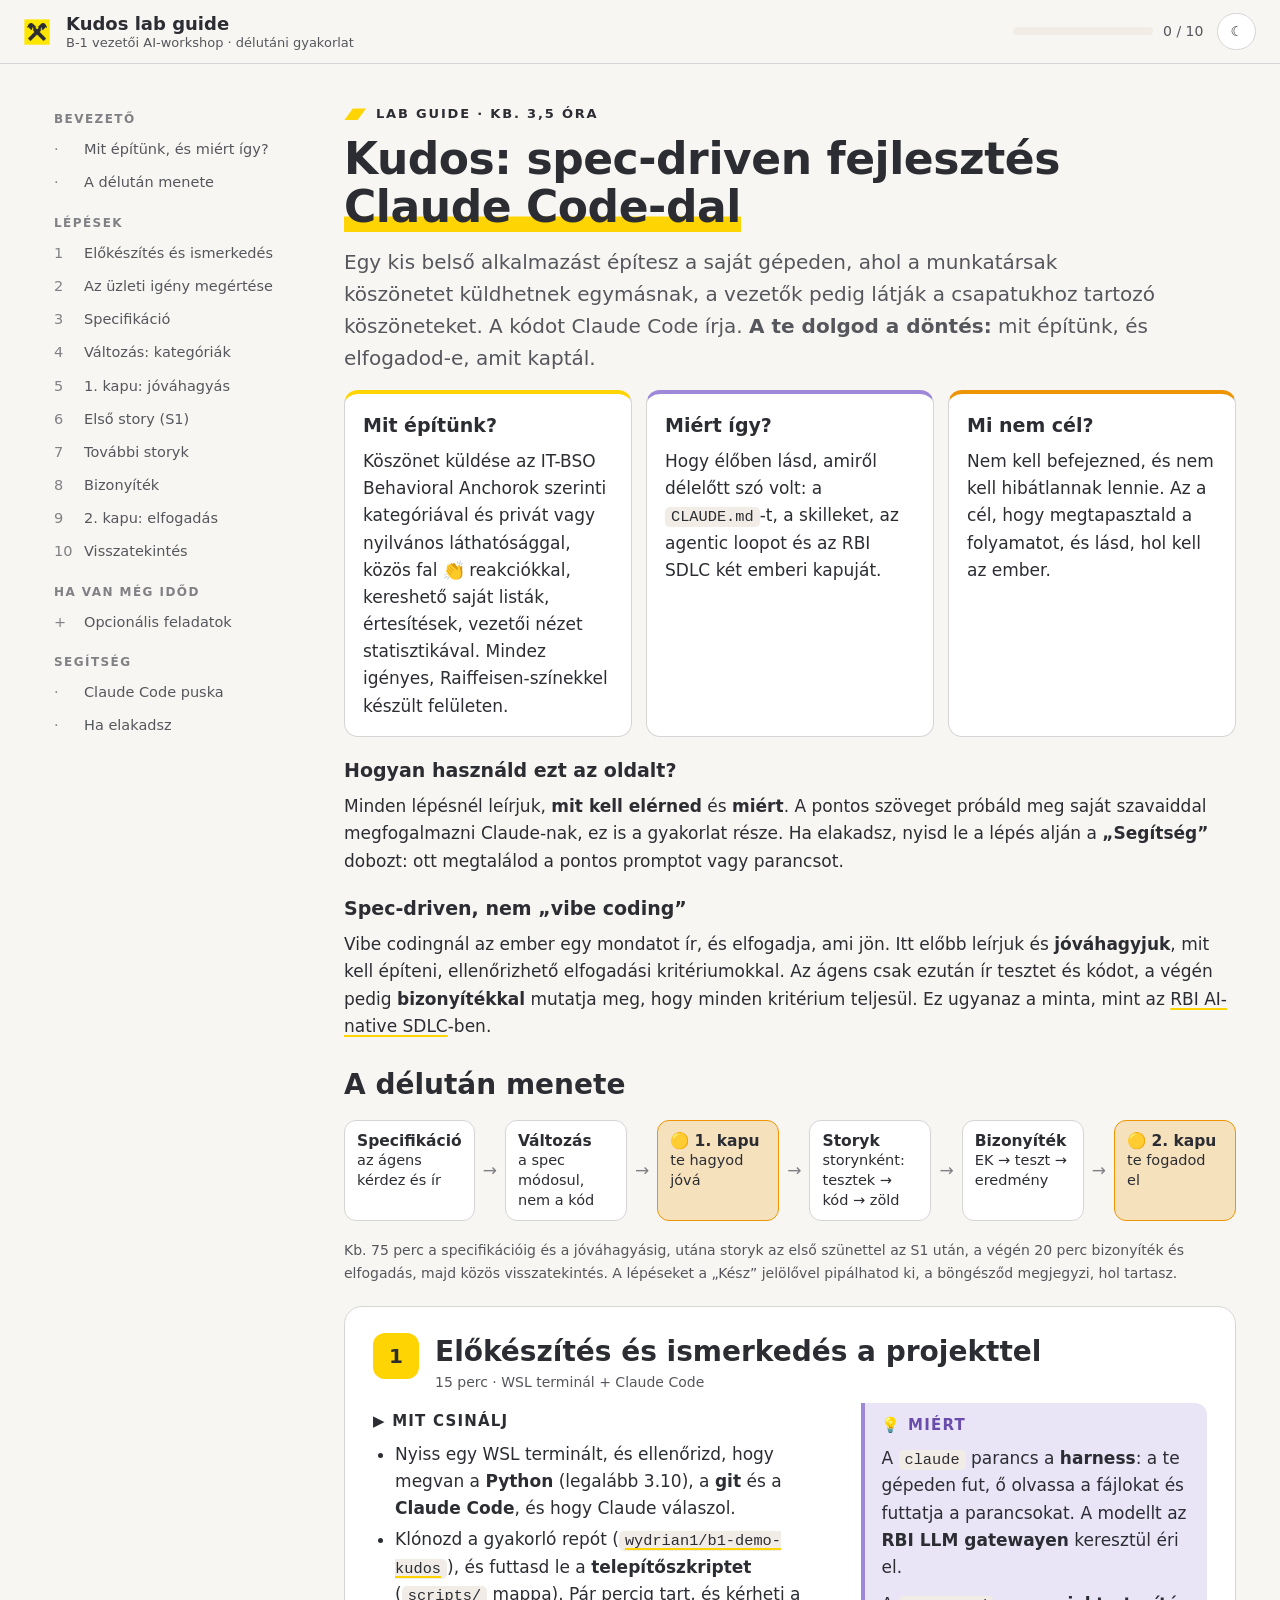
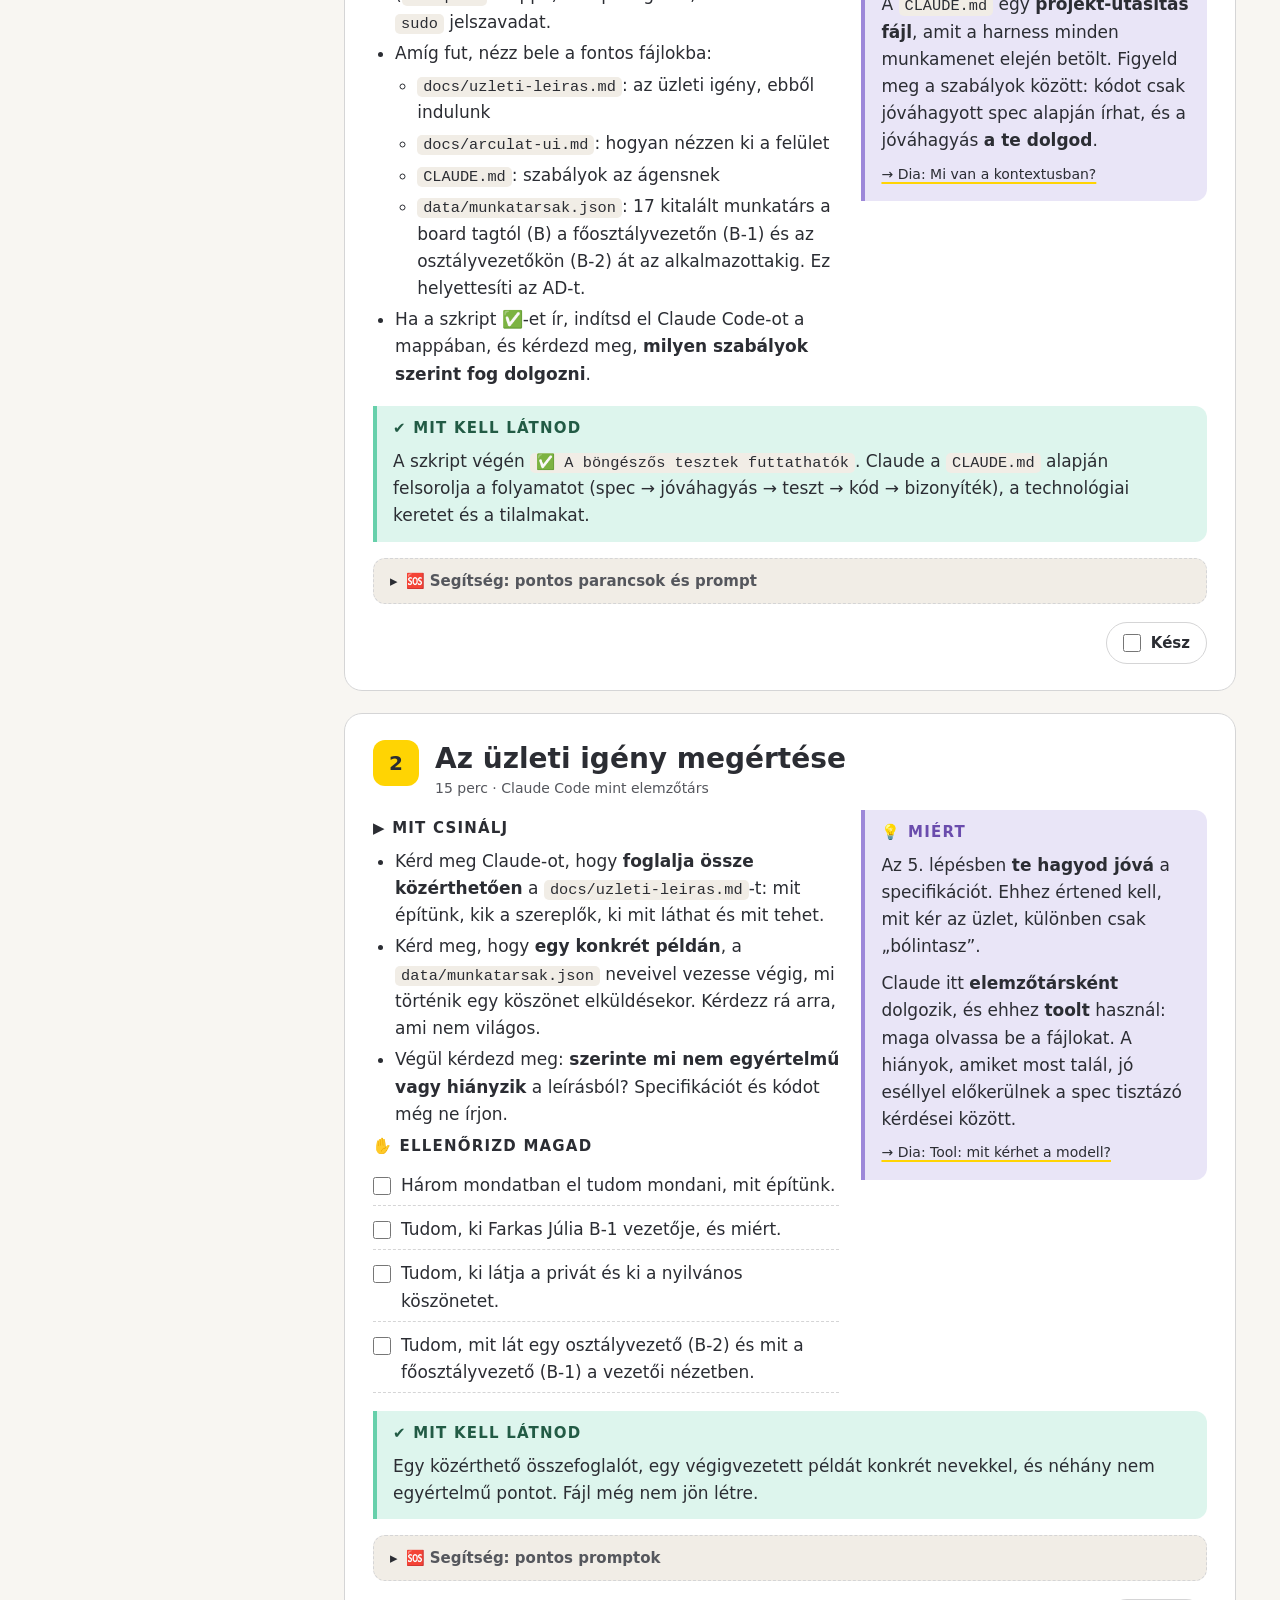
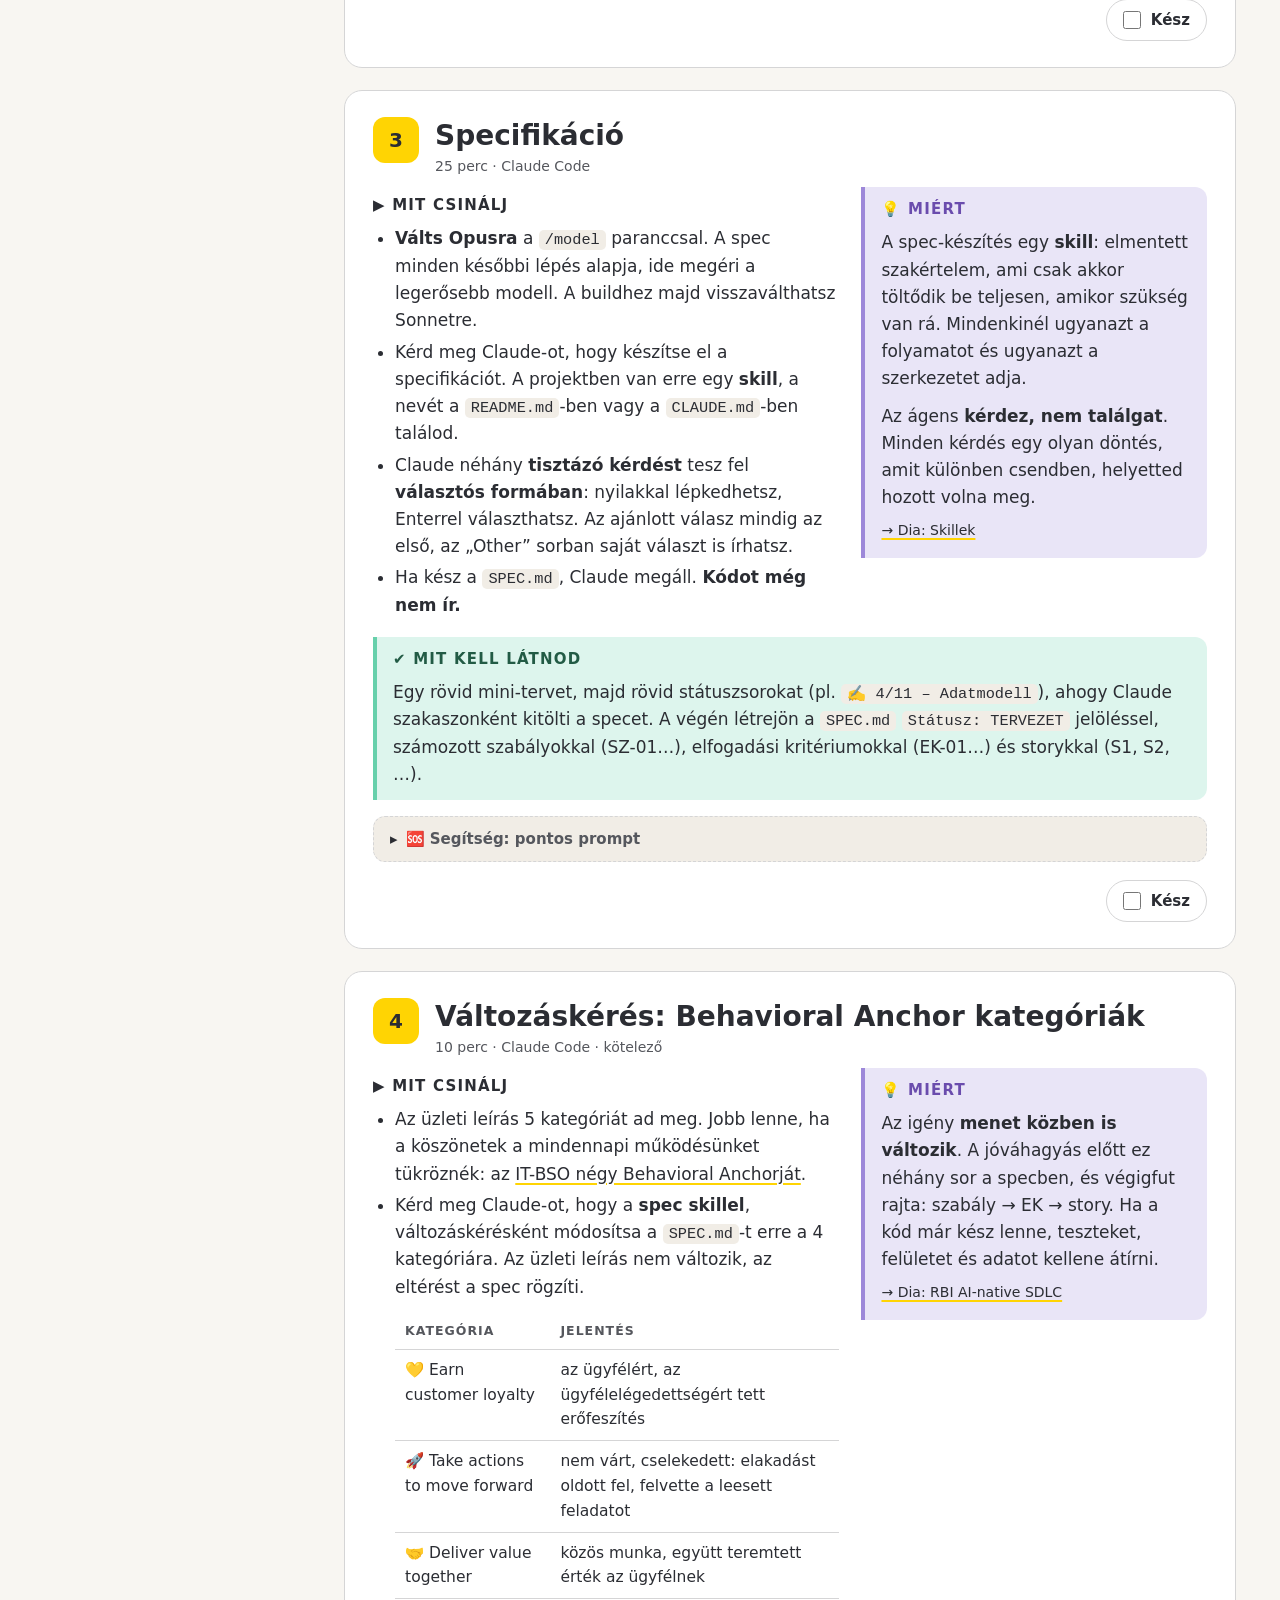
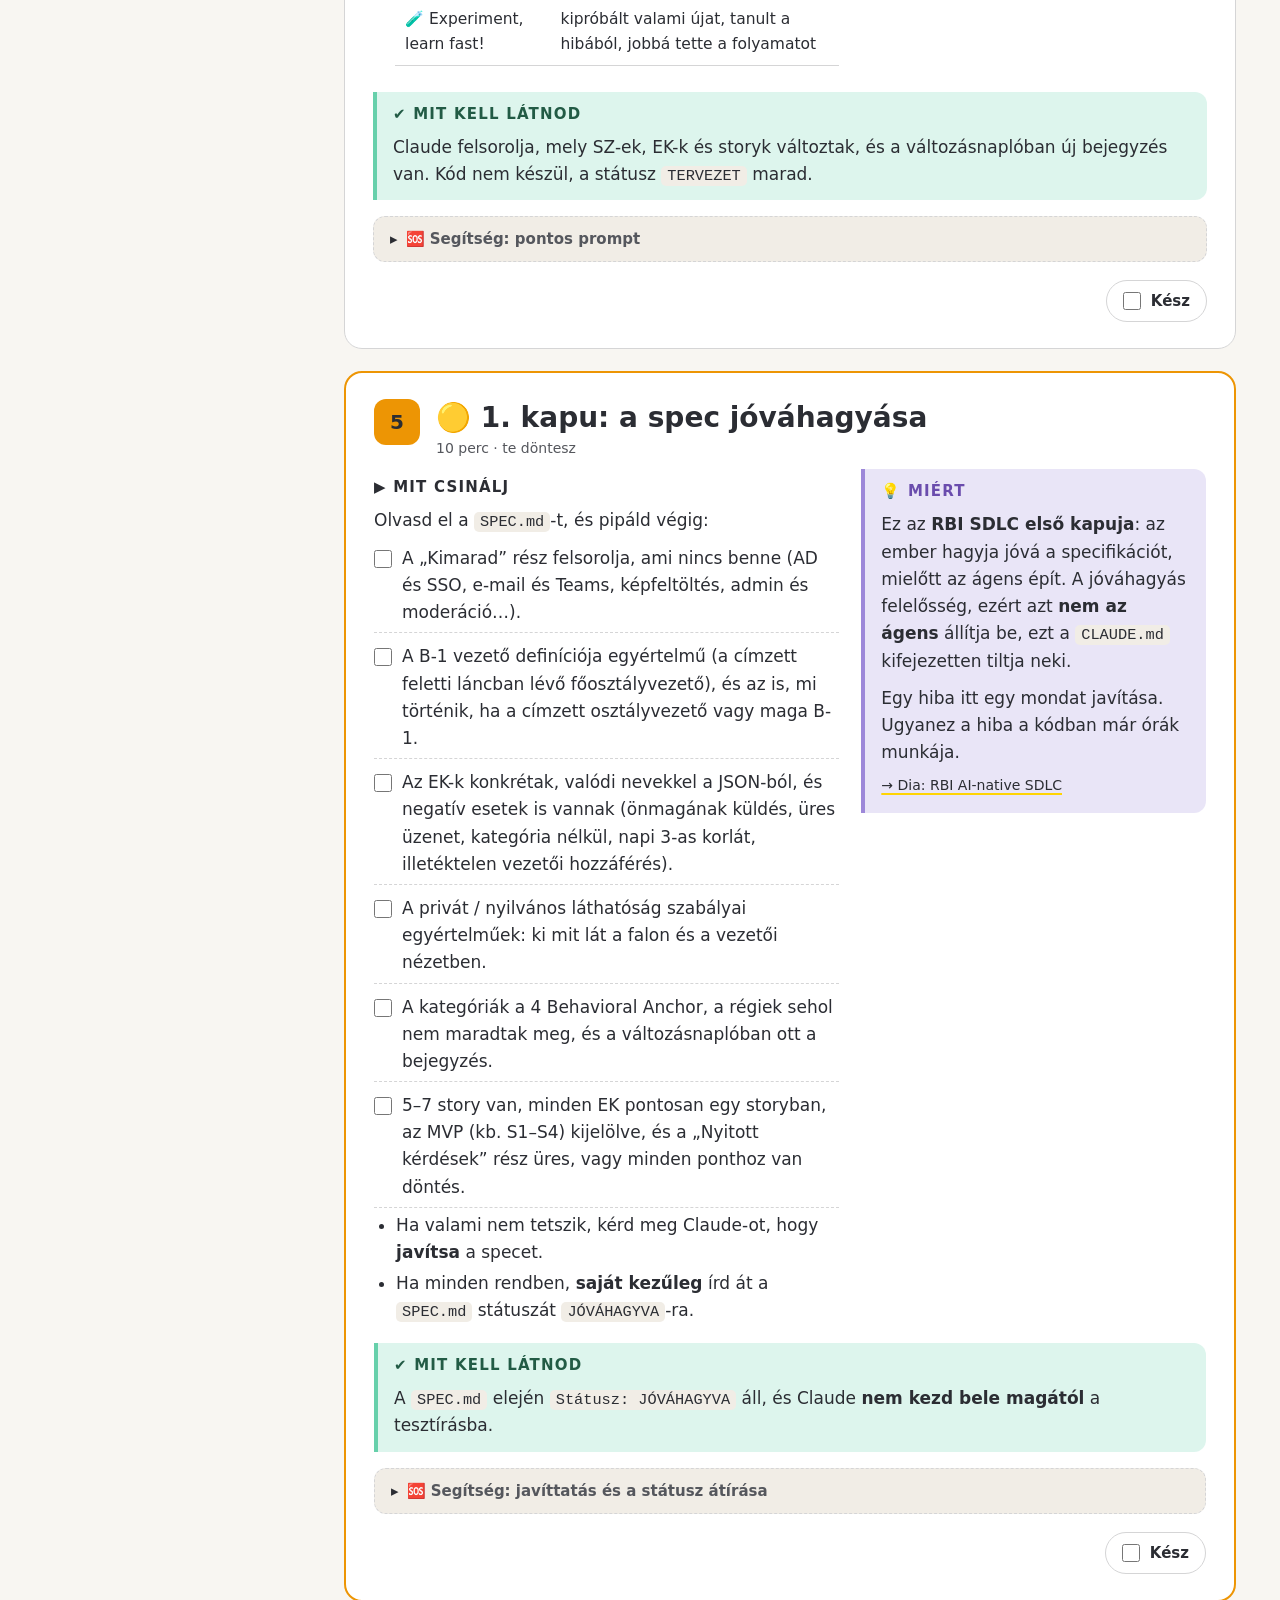
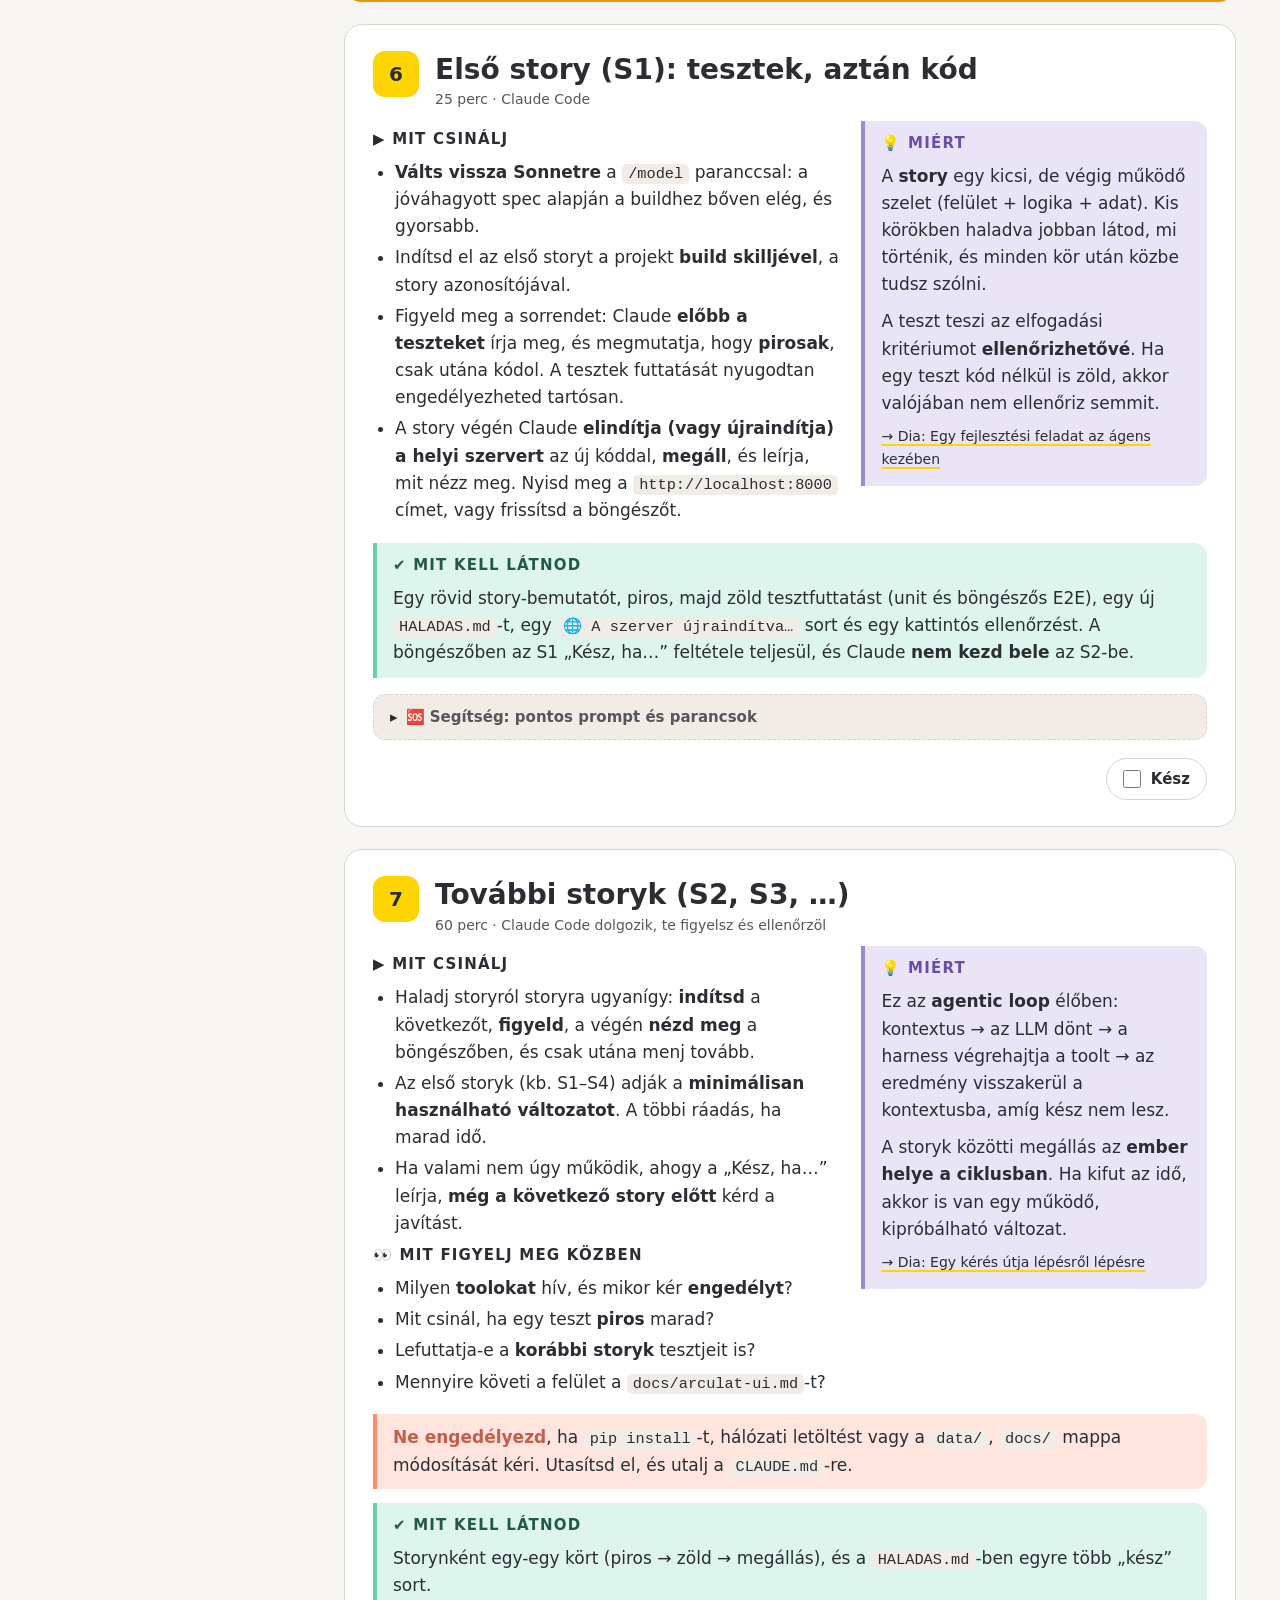
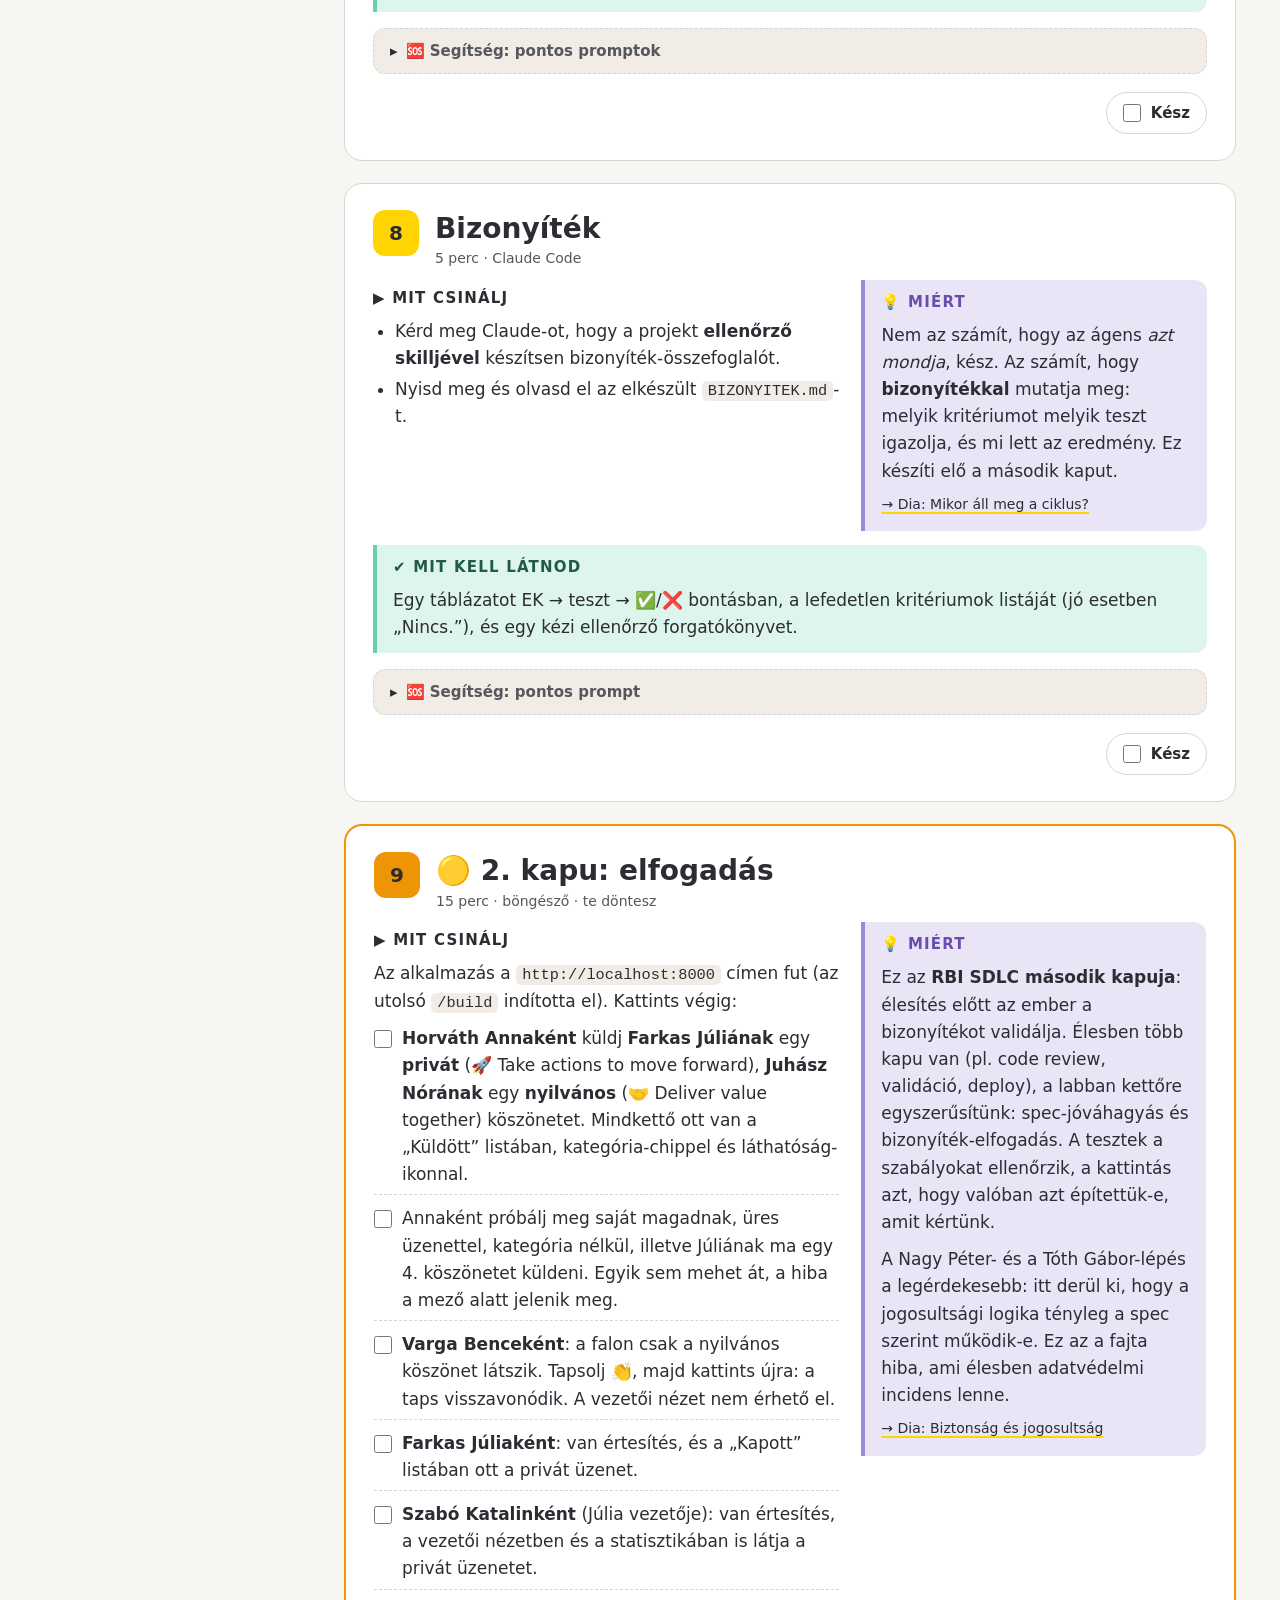
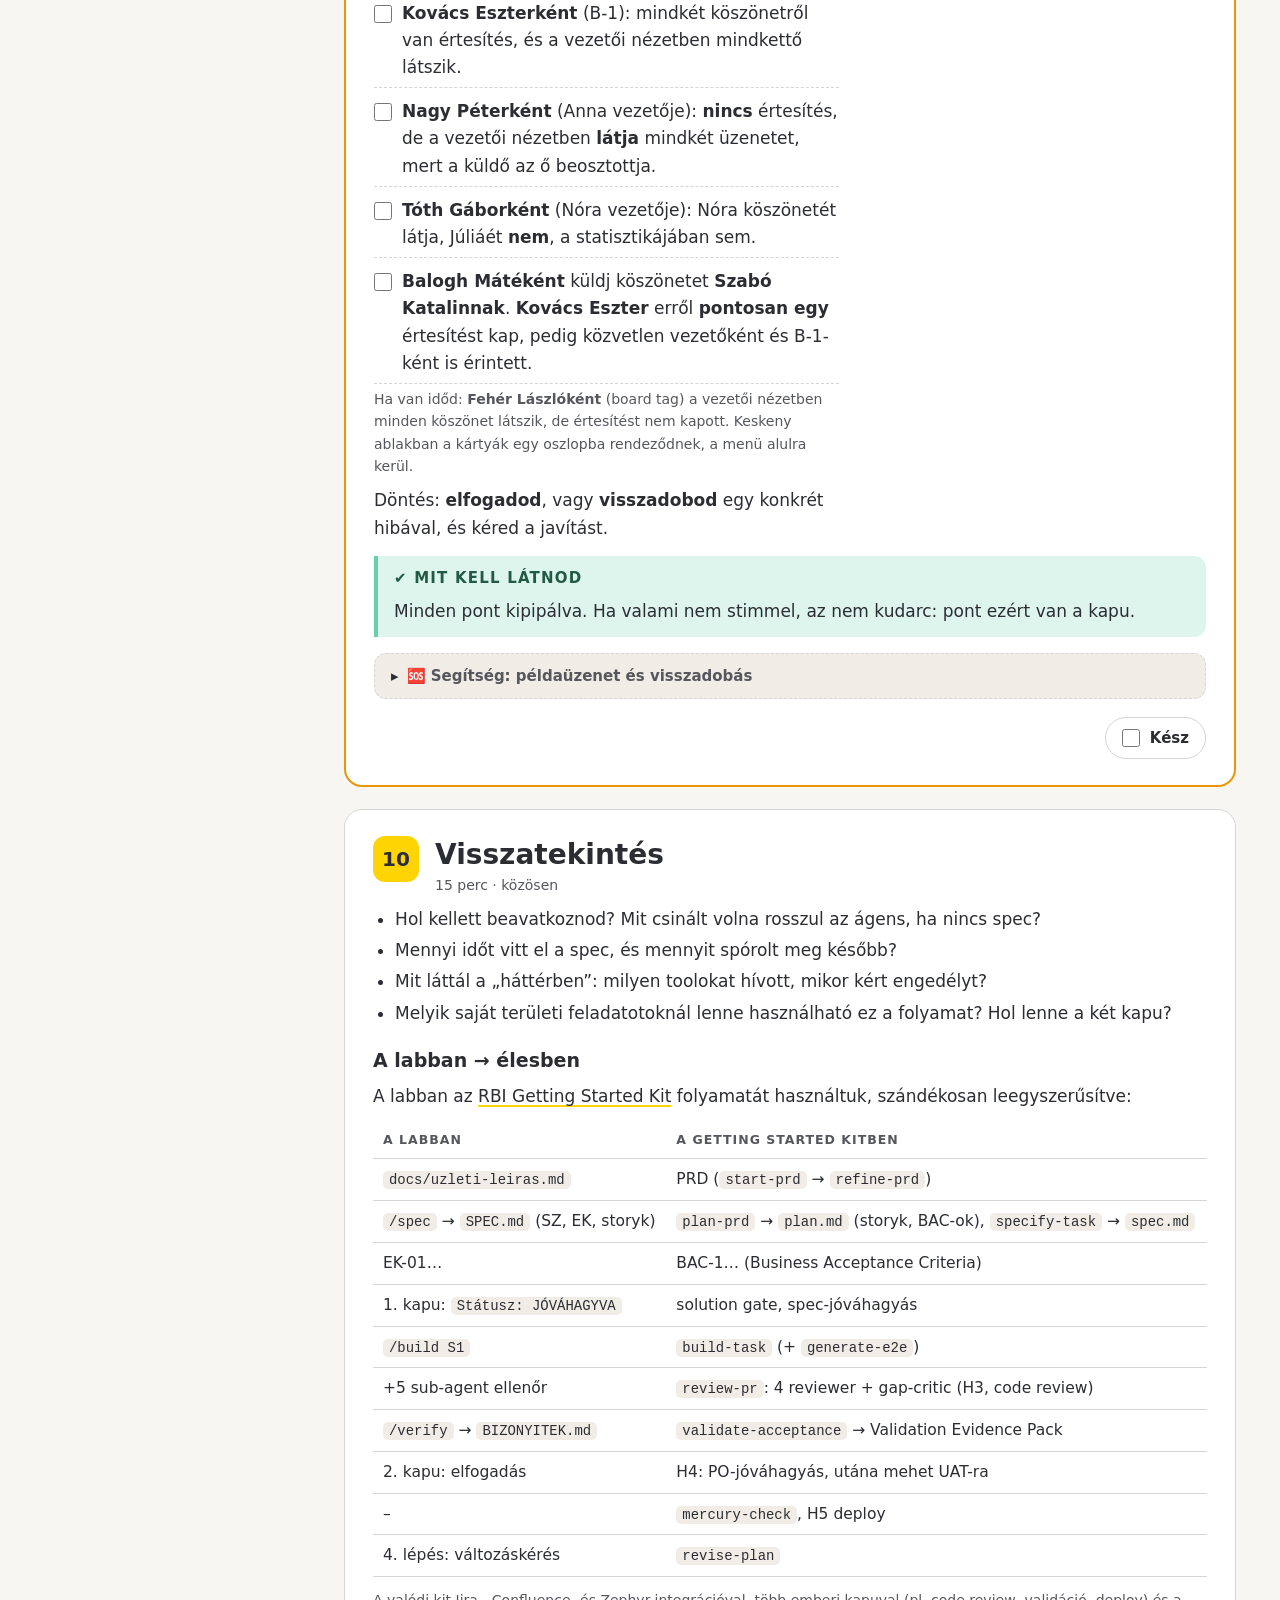
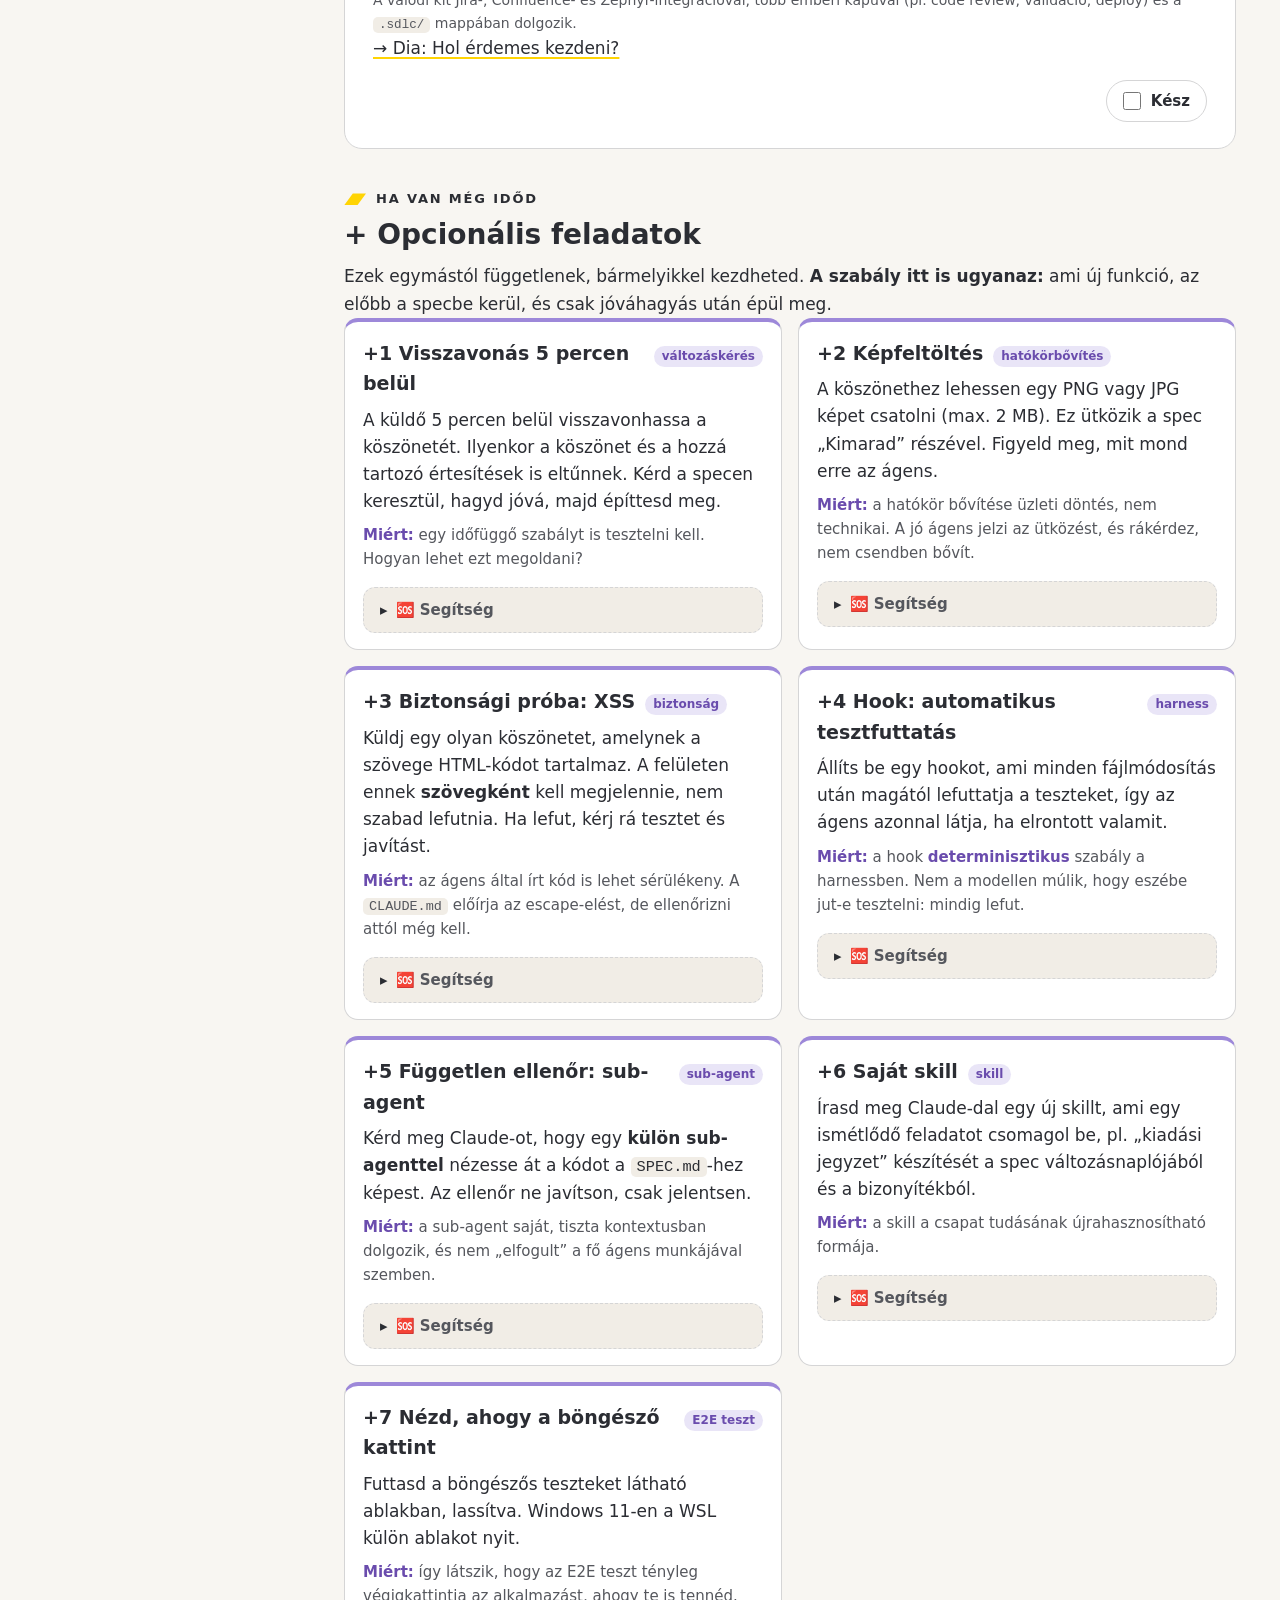
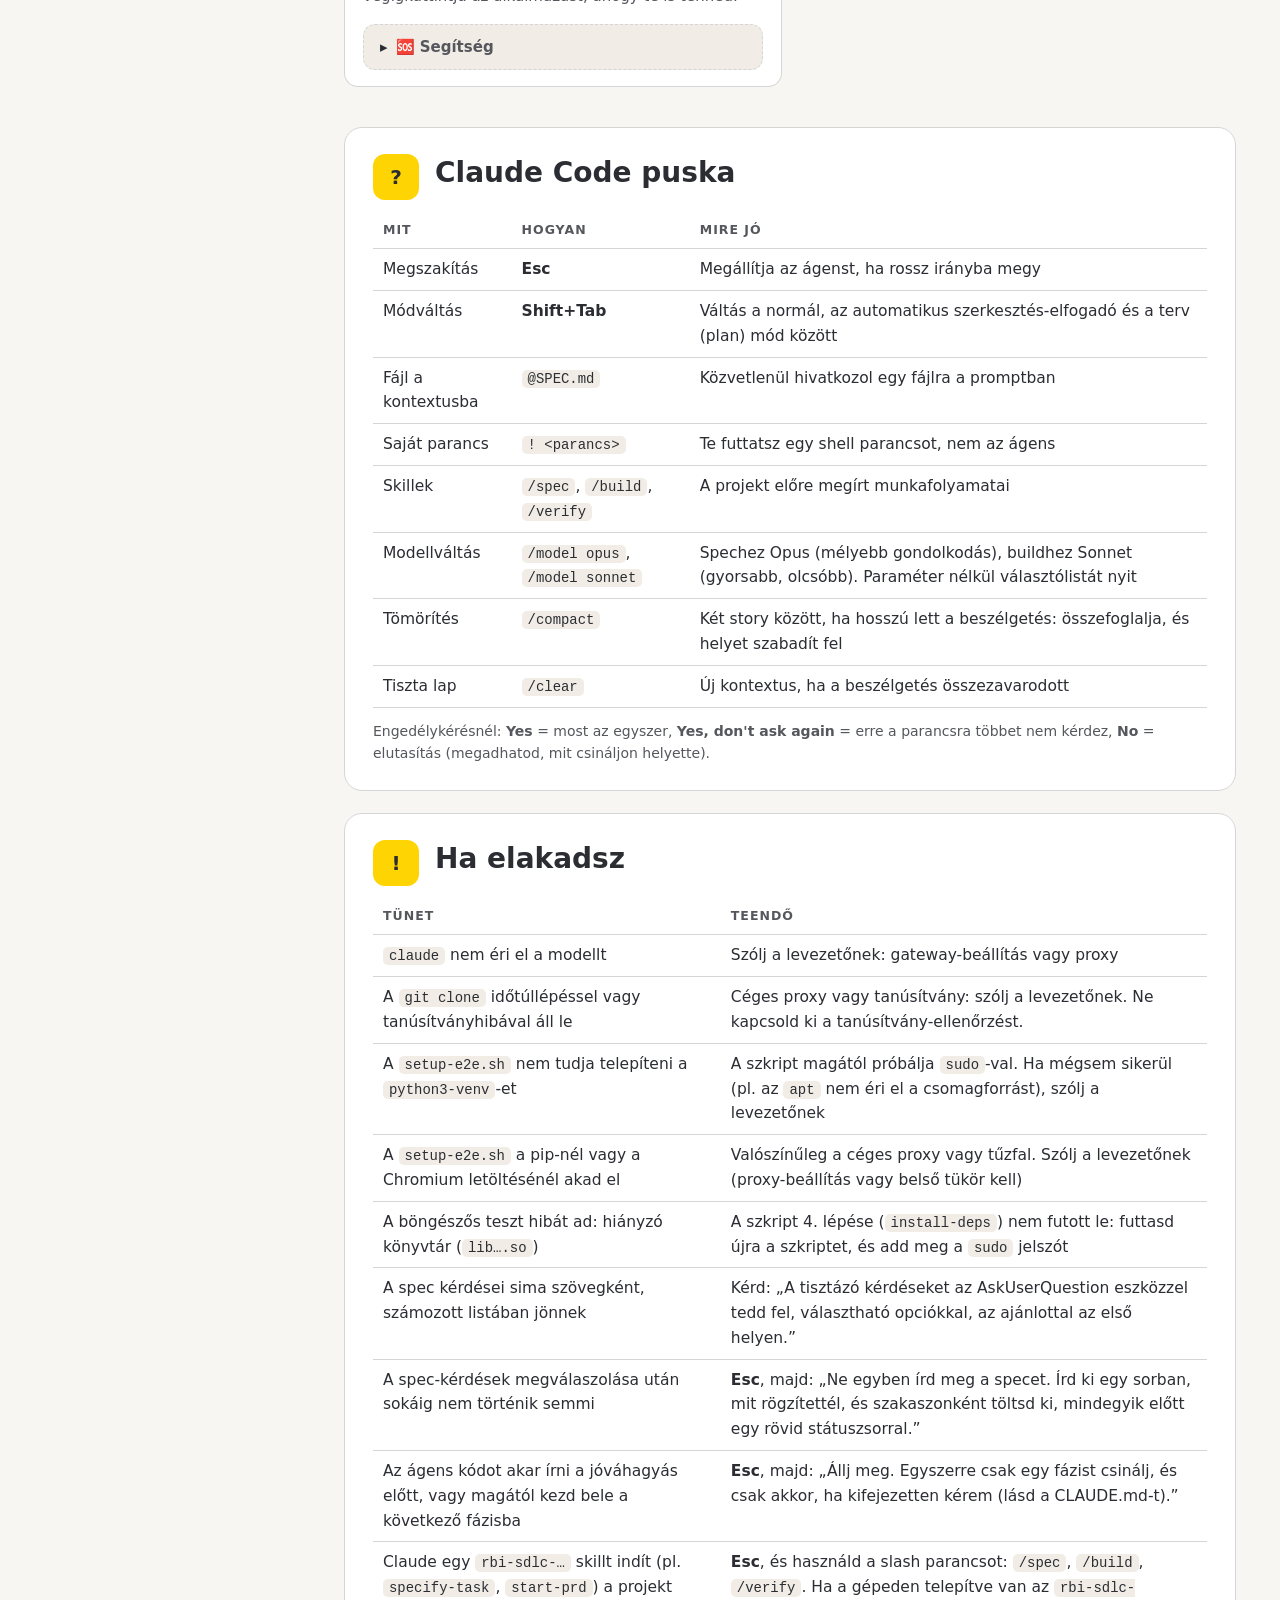
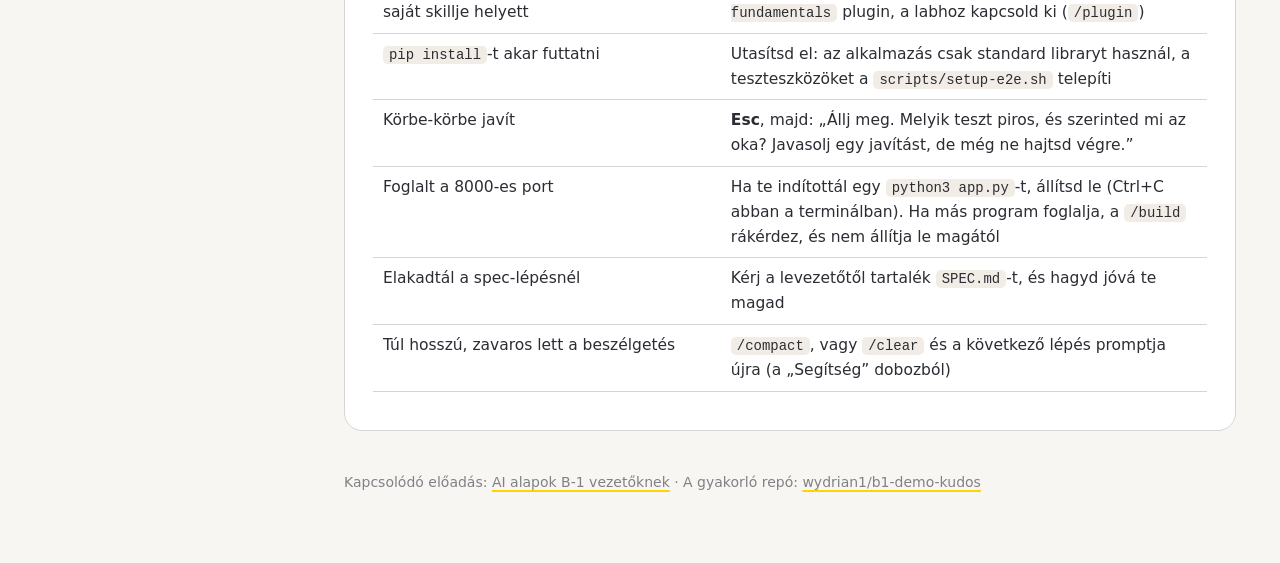
==== lab/index.html @ 3f0e5948 "Lab guide: drop task list references (no todo tool in current Claude Code) Co-Authored-By: Claude Op" ====
<!doctype html>
<html lang="hu">
<head>
<meta charset="utf-8">
<meta name="viewport" content="width=device-width, initial-scale=1">
<title>Kudos lab guide</title>
<meta name="description" content="Lépésről lépésre: spec-driven fejlesztés Claude Code-dal, két emberi kapuval. A B-1 vezetői AI-workshop délutáni gyakorlata.">
<script>
  // ugyanaz a témaválasztás, mint az előadásban (közös kulcs)
  (function () {
    var t = new URLSearchParams(location.search).get('theme');
    if (!t) try { t = localStorage.getItem('b1-theme'); } catch (e) {}
    if (t !== 'light' && t !== 'dark') t = matchMedia('(prefers-color-scheme: light)').matches ? 'light' : 'dark';
    document.documentElement.dataset.theme = t;
  })();
</script>
<link rel="stylesheet" href="lab.css">
</head>
<body>

<header class="top">
  <img class="logo-on-dark" src="../assets/rbi-gable-yellow.png" alt="Raiffeisen">
  <img class="logo-on-light" src="../assets/rbi-gable-squared.png" alt="Raiffeisen">
  <div class="t">Kudos lab guide<small>B-1 vezetői AI-workshop · délutáni gyakorlat</small></div>
  <div class="sp"></div>
  <div class="progress" title="Kész lépések"><div class="track"><div class="fill" id="fill"></div></div><span id="ptext">0 / 0</span></div>
  <button class="btn" id="themeBtn" type="button" aria-label="Világos / sötét téma váltása">☀</button>
</header>

<div class="wrap">
<nav class="toc" aria-label="Lépések">
  <div class="grp">Bevezető</div>
  <a href="#mit-epitunk"><span class="n">·</span>Mit építünk, és miért így?</a>
  <a href="#menet"><span class="n">·</span>A délután menete</a>
  <div class="grp">Lépések</div>
  <a href="#s1" data-step="s1"><span class="n">1</span>Előkészítés és ismerkedés</a>
  <a href="#su" data-step="su"><span class="n">2</span>Az üzleti igény megértése</a>
  <a href="#s2" data-step="s2"><span class="n">3</span>Specifikáció</a>
  <a href="#sk" data-step="sk"><span class="n">4</span>Változás: kategóriák</a>
  <a href="#s3" data-step="s3"><span class="n">5</span>1. kapu: jóváhagyás</a>
  <a href="#s4" data-step="s4"><span class="n">6</span>Első story (S1)</a>
  <a href="#s5" data-step="s5"><span class="n">7</span>További storyk</a>
  <a href="#s6" data-step="s6"><span class="n">8</span>Bizonyíték</a>
  <a href="#s7" data-step="s7"><span class="n">9</span>2. kapu: elfogadás</a>
  <a href="#s8" data-step="s8"><span class="n">10</span>Visszatekintés</a>
  <div class="grp">Ha van még időd</div>
  <a href="#plusz"><span class="n">+</span>Opcionális feladatok</a>
  <div class="grp">Segítség</div>
  <a href="#puska"><span class="n">·</span>Claude Code puska</a>
  <a href="#hibak"><span class="n">·</span>Ha elakadsz</a>
</nav>

<main>

<div class="hero" id="mit-epitunk">
  <div class="kicker">Lab guide · kb. 3,5 óra</div>
  <h1>Kudos: spec-driven fejlesztés <span class="hl">Claude Code-dal</span></h1>
  <p class="lead">Egy kis belső alkalmazást építesz a saját gépeden, ahol a munkatársak köszönetet küldhetnek egymásnak, a vezetők pedig látják a csapatukhoz tartozó köszöneteket. A kódot Claude Code írja. <b>A te dolgod a döntés:</b> mit építünk, és elfogadod-e, amit kaptál.</p>

  <div class="grid">
    <div class="card y"><h3>Mit építünk?</h3><p>Köszönet küldése az IT-BSO Behavioral Anchorok szerinti kategóriával és privát vagy nyilvános láthatósággal, közös fal 👏 reakciókkal, kereshető saját listák, értesítések, vezetői nézet statisztikával. Mindez igényes, Raiffeisen-színekkel készült felületen.</p></div>
    <div class="card v"><h3>Miért így?</h3><p>Hogy élőben lásd, amiről délelőtt szó volt: a <code>CLAUDE.md</code>-t, a skilleket, az agentic loopot és az RBI SDLC két emberi kapuját.</p></div>
    <div class="card a"><h3>Mi nem cél?</h3><p>Nem kell befejezned, és nem kell hibátlannak lennie. Az a cél, hogy megtapasztald a folyamatot, és lásd, hol kell az ember.</p></div>
  </div>

  <h3>Hogyan használd ezt az oldalt?</h3>
  <p>Minden lépésnél leírjuk, <b>mit kell elérned</b> és <b>miért</b>. A pontos szöveget próbáld meg saját szavaiddal megfogalmazni Claude-nak, ez is a gyakorlat része. Ha elakadsz, nyisd le a lépés alján a <b>„Segítség”</b> dobozt: ott megtalálod a pontos promptot vagy parancsot.</p>

  <h3>Spec-driven, nem „vibe coding”</h3>
  <p>Vibe codingnál az ember egy mondatot ír, és elfogadja, ami jön. Itt előbb leírjuk és <b>jóváhagyjuk</b>, mit kell építeni, ellenőrizhető elfogadási kritériumokkal. Az ágens csak ezután ír tesztet és kódot, a végén pedig <b>bizonyítékkal</b> mutatja meg, hogy minden kritérium teljesül. Ez ugyanaz a minta, mint az <a href="../#45">RBI AI-native SDLC</a>-ben.</p>
</div>

<div id="menet">
  <h2>A délután menete</h2>
  <div class="flow">
    <div class="node"><b>Specifikáció</b>az ágens kérdez és ír</div><div class="arr">→</div>
    <div class="node"><b>Változás</b>a spec módosul, nem a kód</div><div class="arr">→</div>
    <div class="node gate"><b>🟡 1. kapu</b>te hagyod jóvá</div><div class="arr">→</div>
    <div class="node"><b>Storyk</b>storynként: tesztek → kód → zöld</div><div class="arr">→</div>
    <div class="node"><b>Bizonyíték</b>EK → teszt → eredmény</div><div class="arr">→</div>
    <div class="node gate"><b>🟡 2. kapu</b>te fogadod el</div>
  </div>
  <p class="meta">Kb. 75 perc a specifikációig és a jóváhagyásig, utána storyk az első szünettel az S1 után, a végén 20 perc bizonyíték és elfogadás, majd közös visszatekintés. A lépéseket a „Kész” jelölővel pipálhatod ki, a böngésződ megjegyzi, hol tartasz.</p>
</div>

<!-- ======================================================= 1 -->
<section class="step" id="s1">
  <div class="step-head"><div class="step-no">1</div><div><h2>Előkészítés és ismerkedés a projekttel</h2><div class="meta">15 perc · WSL terminál + Claude Code</div></div></div>
  <div class="cols2">
    <div class="do">
      <h3>▶ Mit csinálj</h3>
      <ul>
        <li>Nyiss egy WSL terminált, és ellenőrizd, hogy megvan a <b>Python</b> (legalább 3.10), a <b>git</b> és a <b>Claude Code</b>, és hogy Claude válaszol.</li>
        <li>Klónozd a gyakorló repót (<a href="https://github.com/wydrian1/b1-demo-kudos"><code>wydrian1/b1-demo-kudos</code></a>), és futtasd le a <b>telepítőszkriptet</b> (<code>scripts/</code> mappa). Pár percig tart, és kérheti a <code>sudo</code> jelszavadat.</li>
        <li>Amíg fut, nézz bele a fontos fájlokba:
          <ul>
            <li><code>docs/uzleti-leiras.md</code>: az üzleti igény, ebből indulunk</li>
            <li><code>docs/arculat-ui.md</code>: hogyan nézzen ki a felület</li>
            <li><code>CLAUDE.md</code>: szabályok az ágensnek</li>
            <li><code>data/munkatarsak.json</code>: 17 kitalált munkatárs a board tagtól (B) a főosztályvezetőn (B-1) és az osztályvezetőkön (B-2) át az alkalmazottakig. Ez helyettesíti az AD-t.</li>
          </ul>
        </li>
        <li>Ha a szkript ✅-et ír, indítsd el Claude Code-ot a mappában, és kérdezd meg, <b>milyen szabályok szerint fog dolgozni</b>.</li>
      </ul>
    </div>
    <div class="why">
      <h3>💡 Miért</h3>
      <p>A <code>claude</code> parancs a <b>harness</b>: a te gépeden fut, ő olvassa a fájlokat és futtatja a parancsokat. A modellt az <b>RBI LLM gatewayen</b> keresztül éri el.</p>
      <p>A <code>CLAUDE.md</code> egy <b>projekt-utasítás fájl</b>, amit a harness minden munkamenet elején betölt. Figyeld meg a szabályok között: kódot csak jóváhagyott spec alapján írhat, és a jóváhagyás <b>a te dolgod</b>.</p>
      <a class="slide" href="../#27">→ Dia: Mi van a kontextusban?</a>
    </div>
  </div>
  <div class="see"><h3>✔ Mit kell látnod</h3><p>A szkript végén <code>✅ A böngészős tesztek futtathatók</code>. Claude a <code>CLAUDE.md</code> alapján felsorolja a folyamatot (spec → jóváhagyás → teszt → kód → bizonyíték), a technológiai keretet és a tilalmakat.</p></div>
  <details class="help"><summary>🆘 Segítség: pontos parancsok és prompt</summary><div class="inner">
    <div class="code"><span class="lbl">bash</span><pre>python3 --version
git --version
claude --version
claude -p "Szia! Egy mondatban: melyik modell vagy?"</pre><button type="button">Másolás</button></div>
    <div class="code"><span class="lbl">bash</span><pre>git clone https://github.com/wydrian1/b1-demo-kudos.git kudos
cd kudos
bash scripts/setup-e2e.sh</pre><button type="button">Másolás</button></div>
    <p>A ✅ után indítsd el Claude Code-ot a <code>kudos</code> mappában:</p>
    <div class="code"><span class="lbl">bash</span><pre>claude</pre><button type="button">Másolás</button></div>
    <p>Majd:</p>
    <div class="code"><span class="lbl">prompt</span><pre>Foglald össze 5 pontban, milyen szabályok szerint fogsz dolgozni ebben a projektben, és mi a teendőnk a munka elején.</pre><button type="button">Másolás</button></div>
  </div></details>
  <div class="done-row"><label><input type="checkbox" data-done="s1"> Kész</label></div>
</section>

<!-- ======================================================= 2: üzleti igény -->
<section class="step" id="su">
  <div class="step-head"><div class="step-no">2</div><div><h2>Az üzleti igény megértése</h2><div class="meta">15 perc · Claude Code mint elemzőtárs</div></div></div>
  <div class="cols2">
    <div class="do">
      <h3>▶ Mit csinálj</h3>
      <ul>
        <li>Kérd meg Claude-ot, hogy <b>foglalja össze közérthetően</b> a <code>docs/uzleti-leiras.md</code>-t: mit építünk, kik a szereplők, ki mit láthat és mit tehet.</li>
        <li>Kérd meg, hogy <b>egy konkrét példán</b>, a <code>data/munkatarsak.json</code> neveivel vezesse végig, mi történik egy köszönet elküldésekor. Kérdezz rá arra, ami nem világos.</li>
        <li>Végül kérdezd meg: <b>szerinte mi nem egyértelmű vagy hiányzik</b> a leírásból? Specifikációt és kódot még ne írjon.</li>
      </ul>
      <h3>✋ Ellenőrizd magad</h3>
      <ul class="checks">
        <li><input type="checkbox" id="cua" data-check="cua"><label for="cua">Három mondatban el tudom mondani, mit építünk.</label></li>
        <li><input type="checkbox" id="cub" data-check="cub"><label for="cub">Tudom, ki Farkas Júlia B-1 vezetője, és miért.</label></li>
        <li><input type="checkbox" id="cuc" data-check="cuc"><label for="cuc">Tudom, ki látja a privát és ki a nyilvános köszönetet.</label></li>
        <li><input type="checkbox" id="cud" data-check="cud"><label for="cud">Tudom, mit lát egy osztályvezető (B-2) és mit a főosztályvezető (B-1) a vezetői nézetben.</label></li>
      </ul>
    </div>
    <div class="why">
      <h3>💡 Miért</h3>
      <p>Az 5. lépésben <b>te hagyod jóvá</b> a specifikációt. Ehhez értened kell, mit kér az üzlet, különben csak „bólintasz”.</p>
      <p>Claude itt <b>elemzőtársként</b> dolgozik, és ehhez <b>toolt</b> használ: maga olvassa be a fájlokat. A hiányok, amiket most talál, jó eséllyel előkerülnek a spec tisztázó kérdései között.</p>
      <a class="slide" href="../#24">→ Dia: Tool: mit kérhet a modell?</a>
    </div>
  </div>
  <div class="see"><h3>✔ Mit kell látnod</h3><p>Egy közérthető összefoglalót, egy végigvezetett példát konkrét nevekkel, és néhány nem egyértelmű pontot. Fájl még nem jön létre.</p></div>
  <details class="help"><summary>🆘 Segítség: pontos promptok</summary><div class="inner">
    <div class="code"><span class="lbl">prompt</span><pre>Olvasd el a docs/uzleti-leiras.md-t, és foglald össze közérthetően, legfeljebb 10 pontban: mit építünk, kik a szereplők, és mit láthat, illetve tehet az egyes szereplő. Még ne írj specifikációt vagy kódot, és ne hozz létre fájlt.</pre><button type="button">Másolás</button></div>
    <div class="code"><span class="lbl">prompt</span><pre>Mutasd be egy példán a data/munkatarsak.json neveivel: Horváth Anna privát köszönetet küld Farkas Júliának. Ki kap értesítést, ki látja az üzenetet és hol (saját lista, fal, vezetői nézet), és ki nem? Minden állításnál hivatkozz az üzleti leírás megfelelő pontjára.</pre><button type="button">Másolás</button></div>
    <div class="code"><span class="lbl">prompt</span><pre>Szerinted mi nem egyértelmű vagy hiányzik az üzleti leírásból? Sorolj fel legfeljebb 5 pontot, mindegyikhez egy javasolt döntéssel. Még ne írj specifikációt.</pre><button type="button">Másolás</button></div>
  </div></details>
  <div class="done-row"><label><input type="checkbox" data-done="su"> Kész</label></div>
</section>

<!-- ======================================================= 3 -->
<section class="step" id="s2">
  <div class="step-head"><div class="step-no">3</div><div><h2>Specifikáció</h2><div class="meta">25 perc · Claude Code</div></div></div>
  <div class="cols2">
    <div class="do">
      <h3>▶ Mit csinálj</h3>
      <ul>
        <li><b>Válts Opusra</b> a <code>/model</code> paranccsal. A spec minden későbbi lépés alapja, ide megéri a legerősebb modell. A buildhez majd visszaválthatsz Sonnetre.</li>
        <li>Kérd meg Claude-ot, hogy készítse el a specifikációt. A projektben van erre egy <b>skill</b>, a nevét a <code>README.md</code>-ben vagy a <code>CLAUDE.md</code>-ben találod.</li>
        <li>Claude néhány <b>tisztázó kérdést</b> tesz fel <b>választós formában</b>: nyilakkal lépkedhetsz, Enterrel választhatsz. Az ajánlott válasz mindig az első, az „Other” sorban saját választ is írhatsz.</li>
        <li>Ha kész a <code>SPEC.md</code>, Claude megáll. <b>Kódot még nem ír.</b></li>
      </ul>
    </div>
    <div class="why">
      <h3>💡 Miért</h3>
      <p>A spec-készítés egy <b>skill</b>: elmentett szakértelem, ami csak akkor töltődik be teljesen, amikor szükség van rá. Mindenkinél ugyanazt a folyamatot és ugyanazt a szerkezetet adja.</p>
      <p>Az ágens <b>kérdez, nem találgat</b>. Minden kérdés egy olyan döntés, amit különben csendben, helyetted hozott volna meg.</p>
      <a class="slide" href="../#26">→ Dia: Skillek</a>
    </div>
  </div>
  <div class="see"><h3>✔ Mit kell látnod</h3><p>Egy rövid mini-tervet, majd rövid státuszsorokat (pl. <code>✍️ 4/11 – Adatmodell</code>), ahogy Claude szakaszonként kitölti a specet. A végén létrejön a <code>SPEC.md</code> <code>Státusz: TERVEZET</code> jelöléssel, számozott szabályokkal (SZ-01…), elfogadási kritériumokkal (EK-01…) és storykkal (S1, S2, …).</p></div>
  <details class="help"><summary>🆘 Segítség: pontos prompt</summary><div class="inner">
    <div class="code"><span class="lbl">Claude Code</span><pre>/model opus</pre><button type="button">Másolás</button></div>
    <div class="code"><span class="lbl">prompt</span><pre>/spec</pre><button type="button">Másolás</button></div>
    <p>Ha nem tudod, mit válassz, fogadd el a javaslatokat:</p>
    <div class="code"><span class="lbl">prompt</span><pre>Mindegyik kérdésnél a javasolt alapértelmezés jó, mehet.</pre><button type="button">Másolás</button></div>
    <p><b>Ha a spec végén nyitott kérdés marad,</b> az jó jel: az ágens nem döntött helyetted. Gyakori példa a <b>kilépés / felhasználóváltás</b>, amit az üzleti leírás nem említ, de a 2. kapuhoz kell:</p>
    <div class="code"><span class="lbl">prompt</span><pre>Igen, vedd fel: legyen „Kilépés / váltás” gomb a fejlécben, ami visszavisz a „Belépés mint…” listára. Kerüljön be üzleti szabályként és egy EK-val, a nyitott kérdést zárd le ezzel a döntéssel.</pre><button type="button">Másolás</button></div>
  </div></details>
  <div class="done-row"><label><input type="checkbox" data-done="s2"> Kész</label></div>
</section>

<!-- ======================================================= 4: változáskérés -->
<section class="step" id="sk">
  <div class="step-head"><div class="step-no">4</div><div><h2>Változáskérés: Behavioral Anchor kategóriák</h2><div class="meta">10 perc · Claude Code · kötelező</div></div></div>
  <div class="cols2">
    <div class="do">
      <h3>▶ Mit csinálj</h3>
      <ul>
        <li>Az üzleti leírás 5 kategóriát ad meg. Jobb lenne, ha a köszönetek a mindennapi működésünket tükröznék: az <a href="https://wiki.rbinternational.com/confluence/spaces/PMOHOME/pages/5231576526/IT-BSO+Behavioral+Anchor">IT-BSO négy Behavioral Anchorját</a>.</li>
        <li>Kérd meg Claude-ot, hogy a <b>spec skillel</b>, változáskérésként módosítsa a <code>SPEC.md</code>-t erre a 4 kategóriára. Az üzleti leírás nem változik, az eltérést a spec rögzíti.
          <table>
            <tr><th>Kategória</th><th>Jelentés</th></tr>
            <tr><td>💛 Earn customer loyalty</td><td>az ügyfélért, az ügyfélelégedettségért tett erőfeszítés</td></tr>
            <tr><td>🚀 Take actions to move forward</td><td>nem várt, cselekedett: elakadást oldott fel, felvette a leesett feladatot</td></tr>
            <tr><td>🤝 Deliver value together</td><td>közös munka, együtt teremtett érték az ügyfélnek</td></tr>
            <tr><td>🧪 Experiment, learn fast!</td><td>kipróbált valami újat, tanult a hibából, jobbá tette a folyamatot</td></tr>
          </table>
        </li>
      </ul>
    </div>
    <div class="why">
      <h3>💡 Miért</h3>
      <p>Az igény <b>menet közben is változik</b>. A jóváhagyás előtt ez néhány sor a specben, és végigfut rajta: szabály → EK → story. Ha a kód már kész lenne, teszteket, felületet és adatot kellene átírni.</p>
      <a class="slide" href="../#45">→ Dia: RBI AI-native SDLC</a>
    </div>
  </div>
  <div class="see"><h3>✔ Mit kell látnod</h3><p>Claude felsorolja, mely SZ-ek, EK-k és storyk változtak, és a változásnaplóban új bejegyzés van. Kód nem készül, a státusz <code>TERVEZET</code> marad.</p></div>
  <details class="help"><summary>🆘 Segítség: pontos prompt</summary><div class="inner">
    <div class="code"><span class="lbl">prompt</span><pre>/spec Változáskérés: a köszönet kategóriái az üzleti leírás 5 kategóriája helyett az IT-BSO négy Behavioral Anchorja legyenek:
💛 Earn customer loyalty – az ügyfélért, az ügyfélelégedettségért tett erőfeszítés
🚀 Take actions to move forward – nem várt, cselekedett: elakadást oldott fel, felvette a leesett feladatot
🤝 Deliver value together – közös munka, együtt teremtett érték az ügyfélnek
🧪 Experiment, learn fast! – kipróbált valami újat, tanult a hibából, jobbá tette a folyamatot
Javítsd az összes érintett szabályt, EK-t és storyt, rögzítsd az eltérést az üzleti leírástól, és vedd fel a változásnaplóba. A docs/uzleti-leiras.md-t ne módosítsd, kódot ne írj.</pre><button type="button">Másolás</button></div>
  </div></details>
  <div class="done-row"><label><input type="checkbox" data-done="sk"> Kész</label></div>
</section>

<!-- ======================================================= 5 -->
<section class="step gate" id="s3">
  <div class="step-head"><div class="step-no">5</div><div><h2>🟡 1. kapu: a spec jóváhagyása</h2><div class="meta">10 perc · te döntesz</div></div></div>
  <div class="cols2">
    <div class="do">
      <h3>▶ Mit csinálj</h3>
      <p>Olvasd el a <code>SPEC.md</code>-t, és pipáld végig:</p>
      <ul class="checks">
        <li><input type="checkbox" id="c3a" data-check="c3a"><label for="c3a">A „Kimarad” rész felsorolja, ami nincs benne (AD és SSO, e-mail és Teams, képfeltöltés, admin és moderáció…).</label></li>
        <li><input type="checkbox" id="c3b" data-check="c3b"><label for="c3b">A B-1 vezető definíciója egyértelmű (a címzett feletti láncban lévő főosztályvezető), és az is, mi történik, ha a címzett osztályvezető vagy maga B-1.</label></li>
        <li><input type="checkbox" id="c3c" data-check="c3c"><label for="c3c">Az EK-k konkrétak, valódi nevekkel a JSON-ból, és negatív esetek is vannak (önmagának küldés, üres üzenet, kategória nélkül, napi 3-as korlát, illetéktelen vezetői hozzáférés).</label></li>
        <li><input type="checkbox" id="c3f" data-check="c3f"><label for="c3f">A privát / nyilvános láthatóság szabályai egyértelműek: ki mit lát a falon és a vezetői nézetben.</label></li>
        <li><input type="checkbox" id="c3i" data-check="c3i"><label for="c3i">A kategóriák a 4 Behavioral Anchor, a régiek sehol nem maradtak meg, és a változásnaplóban ott a bejegyzés.</label></li>
        <li><input type="checkbox" id="c3h" data-check="c3h"><label for="c3h">5–7 story van, minden EK pontosan egy storyban, az MVP (kb. S1–S4) kijelölve, és a „Nyitott kérdések” rész üres, vagy minden ponthoz van döntés.</label></li>
      </ul>
      <ul>
        <li>Ha valami nem tetszik, kérd meg Claude-ot, hogy <b>javítsa</b> a specet.</li>
        <li>Ha minden rendben, <b>saját kezűleg</b> írd át a <code>SPEC.md</code> státuszát <code>JÓVÁHAGYVA</code>-ra.</li>
      </ul>
    </div>
    <div class="why">
      <h3>💡 Miért</h3>
      <p>Ez az <b>RBI SDLC első kapuja</b>: az ember hagyja jóvá a specifikációt, mielőtt az ágens épít. A jóváhagyás felelősség, ezért azt <b>nem az ágens</b> állítja be, ezt a <code>CLAUDE.md</code> kifejezetten tiltja neki.</p>
      <p>Egy hiba itt egy mondat javítása. Ugyanez a hiba a kódban már órák munkája.</p>
      <a class="slide" href="../#45">→ Dia: RBI AI-native SDLC</a>
    </div>
  </div>
  <div class="see"><h3>✔ Mit kell látnod</h3><p>A <code>SPEC.md</code> elején <code>Státusz: JÓVÁHAGYVA</code> áll, és Claude <b>nem kezd bele magától</b> a tesztírásba.</p></div>
  <details class="help"><summary>🆘 Segítség: javíttatás és a státusz átírása</summary><div class="inner">
    <p>Javíttatás, például:</p>
    <div class="code"><span class="lbl">prompt</span><pre>Az értesítésekről szóló EK-ban legyen benne az is, hogy Nagy Péter és Tóth Gábor nem kap értesítést, amikor Horváth Anna köszönetet küld Farkas Júliának. Csak a SPEC.md-t módosítsd.</pre><button type="button">Másolás</button></div>
    <p>A státusz átírása Claude Code-ban a <code>!</code> előtaggal (ezt te futtatod, nem az ágens):</p>
    <div class="code"><span class="lbl">Claude Code</span><pre>! sed -i 's/^Státusz: TERVEZET/Státusz: JÓVÁHAGYVA/' SPEC.md</pre><button type="button">Másolás</button></div>
  </div></details>
  <div class="done-row"><label><input type="checkbox" data-done="s3"> Kész</label></div>
</section>

<!-- ======================================================= 6 -->
<section class="step" id="s4">
  <div class="step-head"><div class="step-no">6</div><div><h2>Első story (S1): tesztek, aztán kód</h2><div class="meta">25 perc · Claude Code</div></div></div>
  <div class="cols2">
    <div class="do">
      <h3>▶ Mit csinálj</h3>
      <ul>
        <li><b>Válts vissza Sonnetre</b> a <code>/model</code> paranccsal: a jóváhagyott spec alapján a buildhez bőven elég, és gyorsabb.</li>
        <li>Indítsd el az első storyt a projekt <b>build skilljével</b>, a story azonosítójával.</li>
        <li>Figyeld meg a sorrendet: Claude <b>előbb a teszteket</b> írja meg, és megmutatja, hogy <b>pirosak</b>, csak utána kódol. A tesztek futtatását nyugodtan engedélyezheted tartósan.</li>
        <li>A story végén Claude <b>elindítja (vagy újraindítja) a helyi szervert</b> az új kóddal, <b>megáll</b>, és leírja, mit nézz meg. Nyisd meg a <code>http://localhost:8000</code> címet, vagy frissítsd a böngészőt.</li>
      </ul>
    </div>
    <div class="why">
      <h3>💡 Miért</h3>
      <p>A <b>story</b> egy kicsi, de végig működő szelet (felület + logika + adat). Kis körökben haladva jobban látod, mi történik, és minden kör után közbe tudsz szólni.</p>
      <p>A teszt teszi az elfogadási kritériumot <b>ellenőrizhetővé</b>. Ha egy teszt kód nélkül is zöld, akkor valójában nem ellenőriz semmit.</p>
      <a class="slide" href="../#43">→ Dia: Egy fejlesztési feladat az ágens kezében</a>
    </div>
  </div>
  <div class="see"><h3>✔ Mit kell látnod</h3><p>Egy rövid story-bemutatót, piros, majd zöld tesztfuttatást (unit és böngészős E2E), egy új <code>HALADAS.md</code>-t, egy <code>🌐 A szerver újraindítva…</code> sort és egy kattintós ellenőrzést. A böngészőben az S1 „Kész, ha…” feltétele teljesül, és Claude <b>nem kezd bele</b> az S2-be.</p></div>
  <details class="help"><summary>🆘 Segítség: pontos prompt és parancsok</summary><div class="inner">
    <div class="code"><span class="lbl">Claude Code</span><pre>/model sonnet</pre><button type="button">Másolás</button></div>
    <div class="code"><span class="lbl">prompt</span><pre>/build S1</pre><button type="button">Másolás</button></div>
    <p>Ha a szerver mégsem fut, indítsd el te egy új terminálban:</p>
    <div class="code"><span class="lbl">bash</span><pre>cd kudos
python3 app.py</pre><button type="button">Másolás</button></div>
  </div></details>
  <div class="done-row"><label><input type="checkbox" data-done="s4"> Kész</label></div>
</section>

<!-- ======================================================= 7 -->
<section class="step" id="s5">
  <div class="step-head"><div class="step-no">7</div><div><h2>További storyk (S2, S3, …)</h2><div class="meta">60 perc · Claude Code dolgozik, te figyelsz és ellenőrzöl</div></div></div>
  <div class="cols2">
    <div class="do">
      <h3>▶ Mit csinálj</h3>
      <ul>
        <li>Haladj storyról storyra ugyanígy: <b>indítsd</b> a következőt, <b>figyeld</b>, a végén <b>nézd meg</b> a böngészőben, és csak utána menj tovább.</li>
        <li>Az első storyk (kb. S1–S4) adják a <b>minimálisan használható változatot</b>. A többi ráadás, ha marad idő.</li>
        <li>Ha valami nem úgy működik, ahogy a „Kész, ha…” leírja, <b>még a következő story előtt</b> kérd a javítást.</li>
      </ul>
      <h3>👀 Mit figyelj meg közben</h3>
      <ul>
        <li>Milyen <b>toolokat</b> hív, és mikor kér <b>engedélyt</b>?</li>
        <li>Mit csinál, ha egy teszt <b>piros</b> marad?</li>
        <li>Lefuttatja-e a <b>korábbi storyk</b> tesztjeit is?</li>
        <li>Mennyire követi a felület a <code>docs/arculat-ui.md</code>-t?</li>
      </ul>
    </div>
    <div class="why">
      <h3>💡 Miért</h3>
      <p>Ez az <b>agentic loop</b> élőben: kontextus → az LLM dönt → a harness végrehajtja a toolt → az eredmény visszakerül a kontextusba, amíg kész nem lesz.</p>
      <p>A storyk közötti megállás az <b>ember helye a ciklusban</b>. Ha kifut az idő, akkor is van egy működő, kipróbálható változat.</p>
      <a class="slide" href="../#33">→ Dia: Egy kérés útja lépésről lépésre</a>
    </div>
  </div>
  <div class="warn"><b>Ne engedélyezd</b>, ha <code>pip install</code>-t, hálózati letöltést vagy a <code>data/</code>, <code>docs/</code> mappa módosítását kéri. Utasítsd el, és utalj a <code>CLAUDE.md</code>-re.</div>
  <div class="see"><h3>✔ Mit kell látnod</h3><p>Storynként egy-egy kört (piros → zöld → megállás), és a <code>HALADAS.md</code>-ben egyre több „kész” sort.</p></div>
  <details class="help"><summary>🆘 Segítség: pontos promptok</summary><div class="inner">
    <div class="code"><span class="lbl">prompt</span><pre>/build S2</pre><button type="button">Másolás</button></div>
    <p>(Utána <code>/build S3</code>, <code>/build S4</code> és így tovább.) Hol tartunk?</p>
    <div class="code"><span class="lbl">Claude Code</span><pre>! cat HALADAS.md</pre><button type="button">Másolás</button></div>
    <p>Ha egy story után a böngészőben valami nem stimmel:</p>
    <div class="code"><span class="lbl">prompt</span><pre>Az S2 nem teljesíti a „Kész, ha…” feltételt: a „Kapott” listában nem látszik a kategória. Írj rá egy tesztet, ami most piros, javítsd, és futtasd újra az összes tesztet. Utána állj meg.</pre><button type="button">Másolás</button></div>
  </div></details>
  <div class="done-row"><label><input type="checkbox" data-done="s5"> Kész</label></div>
</section>

<!-- ======================================================= 8 -->
<section class="step" id="s6">
  <div class="step-head"><div class="step-no">8</div><div><h2>Bizonyíték</h2><div class="meta">5 perc · Claude Code</div></div></div>
  <div class="cols2">
    <div class="do">
      <h3>▶ Mit csinálj</h3>
      <ul>
        <li>Kérd meg Claude-ot, hogy a projekt <b>ellenőrző skilljével</b> készítsen bizonyíték-összefoglalót.</li>
        <li>Nyisd meg és olvasd el az elkészült <code>BIZONYITEK.md</code>-t.</li>
      </ul>
    </div>
    <div class="why">
      <h3>💡 Miért</h3>
      <p>Nem az számít, hogy az ágens <i>azt mondja</i>, kész. Az számít, hogy <b>bizonyítékkal</b> mutatja meg: melyik kritériumot melyik teszt igazolja, és mi lett az eredmény. Ez készíti elő a második kaput.</p>
      <a class="slide" href="../#35">→ Dia: Mikor áll meg a ciklus?</a>
    </div>
  </div>
  <div class="see"><h3>✔ Mit kell látnod</h3><p>Egy táblázatot EK → teszt → ✅/❌ bontásban, a lefedetlen kritériumok listáját (jó esetben „Nincs.”), és egy kézi ellenőrző forgatókönyvet.</p></div>
  <details class="help"><summary>🆘 Segítség: pontos prompt</summary><div class="inner">
    <div class="code"><span class="lbl">prompt</span><pre>/verify</pre><button type="button">Másolás</button></div>
    <div class="code"><span class="lbl">Claude Code</span><pre>! cat BIZONYITEK.md</pre><button type="button">Másolás</button></div>
  </div></details>
  <div class="done-row"><label><input type="checkbox" data-done="s6"> Kész</label></div>
</section>

<!-- ======================================================= 9 -->
<section class="step gate" id="s7">
  <div class="step-head"><div class="step-no">9</div><div><h2>🟡 2. kapu: elfogadás</h2><div class="meta">15 perc · böngésző · te döntesz</div></div></div>
  <div class="cols2">
    <div class="do">
      <h3>▶ Mit csinálj</h3>
      <p>Az alkalmazás a <code>http://localhost:8000</code> címen fut (az utolsó <code>/build</code> indította el). Kattints végig:</p>
      <ul class="checks">
        <li><input type="checkbox" id="c7a" data-check="c7a"><label for="c7a"><b>Horváth Annaként</b> küldj <b>Farkas Júliának</b> egy <b>privát</b> (🚀 Take actions to move forward), <b>Juhász Nórának</b> egy <b>nyilvános</b> (🤝 Deliver value together) köszönetet. Mindkettő ott van a „Küldött” listában, kategória-chippel és láthatóság-ikonnal.</label></li>
        <li><input type="checkbox" id="c7c" data-check="c7c"><label for="c7c">Annaként próbálj meg saját magadnak, üres üzenettel, kategória nélkül, illetve Júliának ma egy 4. köszönetet küldeni. Egyik sem mehet át, a hiba a mező alatt jelenik meg.</label></li>
        <li><input type="checkbox" id="c7e" data-check="c7e"><label for="c7e"><b>Varga Benceként</b>: a falon csak a nyilvános köszönet látszik. Tapsolj 👏, majd kattints újra: a taps visszavonódik. A vezetői nézet nem érhető el.</label></li>
        <li><input type="checkbox" id="c7f" data-check="c7f"><label for="c7f"><b>Farkas Júliaként</b>: van értesítés, és a „Kapott” listában ott a privát üzenet.</label></li>
        <li><input type="checkbox" id="c7g" data-check="c7g"><label for="c7g"><b>Szabó Katalinként</b> (Júlia vezetője): van értesítés, a vezetői nézetben és a statisztikában is látja a privát üzenetet.</label></li>
        <li><input type="checkbox" id="c7h" data-check="c7h"><label for="c7h"><b>Kovács Eszterként</b> (B-1): mindkét köszönetről van értesítés, és a vezetői nézetben mindkettő látszik.</label></li>
        <li><input type="checkbox" id="c7i" data-check="c7i"><label for="c7i"><b>Nagy Péterként</b> (Anna vezetője): <b>nincs</b> értesítés, de a vezetői nézetben <b>látja</b> mindkét üzenetet, mert a küldő az ő beosztottja.</label></li>
        <li><input type="checkbox" id="c7j" data-check="c7j"><label for="c7j"><b>Tóth Gáborként</b> (Nóra vezetője): Nóra köszönetét látja, Júliáét <b>nem</b>, a statisztikájában sem.</label></li>
        <li><input type="checkbox" id="c7l" data-check="c7l"><label for="c7l"><b>Balogh Mátéként</b> küldj köszönetet <b>Szabó Katalinnak</b>. <b>Kovács Eszter</b> erről <b>pontosan egy</b> értesítést kap, pedig közvetlen vezetőként és B-1-ként is érintett.</label></li>
      </ul>
      <p class="meta">Ha van időd: <b>Fehér Lászlóként</b> (board tag) a vezetői nézetben minden köszönet látszik, de értesítést nem kapott. Keskeny ablakban a kártyák egy oszlopba rendeződnek, a menü alulra kerül.</p>
      <p>Döntés: <b>elfogadod</b>, vagy <b>visszadobod</b> egy konkrét hibával, és kéred a javítást.</p>
    </div>
    <div class="why">
      <h3>💡 Miért</h3>
      <p>Ez az <b>RBI SDLC második kapuja</b>: élesítés előtt az ember a bizonyítékot validálja. Élesben több kapu van (pl. code review, validáció, deploy), a labban kettőre egyszerűsítünk: spec-jóváhagyás és bizonyíték-elfogadás. A tesztek a szabályokat ellenőrzik, a kattintás azt, hogy valóban azt építettük-e, amit kértünk.</p>
      <p>A Nagy Péter- és a Tóth Gábor-lépés a legérdekesebb: itt derül ki, hogy a jogosultsági logika tényleg a spec szerint működik-e. Ez az a fajta hiba, ami élesben adatvédelmi incidens lenne.</p>
      <a class="slide" href="../#40">→ Dia: Biztonság és jogosultság</a>
    </div>
  </div>
  <div class="see"><h3>✔ Mit kell látnod</h3><p>Minden pont kipipálva. Ha valami nem stimmel, az nem kudarc: pont ezért van a kapu.</p></div>
  <details class="help"><summary>🆘 Segítség: példaüzenet és visszadobás</summary><div class="inner">
    <p>Példaüzenet a küldéshez (a címzett keresőjébe írd be: <code>adat</code>):</p>
    <div class="code"><span class="lbl">szöveg</span><pre>Köszönöm a gyors adatelemzést! 🙏🎉</pre><button type="button">Másolás</button></div>
    <p>Visszadobás konkrét hibával, például:</p>
    <div class="code"><span class="lbl">prompt</span><pre>A 2. kapun elakadtunk: Nagy Péterként belépve a vezetői nézetben nem látszik Horváth Anna köszönete Farkas Júliának, pedig a spec szerint látnia kellene, mert a küldő az ő beosztottja. Írj erre egy tesztet, ami most piros, javítsd a hibát, és futtasd újra a /verify-t.</pre><button type="button">Másolás</button></div>
  </div></details>
  <div class="done-row"><label><input type="checkbox" data-done="s7"> Kész</label></div>
</section>

<!-- ======================================================= 10 -->
<section class="step" id="s8">
  <div class="step-head"><div class="step-no">10</div><div><h2>Visszatekintés</h2><div class="meta">15 perc · közösen</div></div></div>
  <ul>
    <li>Hol kellett beavatkoznod? Mit csinált volna rosszul az ágens, ha nincs spec?</li>
    <li>Mennyi időt vitt el a spec, és mennyit spórolt meg később?</li>
    <li>Mit láttál a „háttérben”: milyen toolokat hívott, mikor kért engedélyt?</li>
    <li>Melyik saját területi feladatotoknál lenne használható ez a folyamat? Hol lenne a két kapu?</li>
  </ul>
  <h3>A labban → élesben</h3>
  <p>A labban az <a href="https://code.rbi.tech/raiffeisen/RBI-Getting-Started-Kit">RBI Getting Started Kit</a> folyamatát használtuk, szándékosan leegyszerűsítve:</p>
  <table>
    <tr><th>A labban</th><th>A Getting Started Kitben</th></tr>
    <tr><td><code>docs/uzleti-leiras.md</code></td><td>PRD (<code>start-prd</code> → <code>refine-prd</code>)</td></tr>
    <tr><td><code>/spec</code> → <code>SPEC.md</code> (SZ, EK, storyk)</td><td><code>plan-prd</code> → <code>plan.md</code> (storyk, BAC-ok), <code>specify-task</code> → <code>spec.md</code></td></tr>
    <tr><td>EK-01…</td><td>BAC-1… (Business Acceptance Criteria)</td></tr>
    <tr><td>1. kapu: <code>Státusz: JÓVÁHAGYVA</code></td><td>solution gate, spec-jóváhagyás</td></tr>
    <tr><td><code>/build S1</code></td><td><code>build-task</code> (+ <code>generate-e2e</code>)</td></tr>
    <tr><td>+5 sub-agent ellenőr</td><td><code>review-pr</code>: 4 reviewer + gap-critic (H3, code review)</td></tr>
    <tr><td><code>/verify</code> → <code>BIZONYITEK.md</code></td><td><code>validate-acceptance</code> → Validation Evidence Pack</td></tr>
    <tr><td>2. kapu: elfogadás</td><td>H4: PO-jóváhagyás, utána mehet UAT-ra</td></tr>
    <tr><td>–</td><td><code>mercury-check</code>, H5 deploy</td></tr>
    <tr><td>4. lépés: változáskérés</td><td><code>revise-plan</code></td></tr>
  </table>
  <p class="meta">A valódi kit Jira-, Confluence- és Zephyr-integrációval, több emberi kapuval (pl. code review, validáció, deploy) és a <code>.sdlc/</code> mappában dolgozik.</p>
  <a class="slide" href="../#49">→ Dia: Hol érdemes kezdeni?</a>
  <div class="done-row"><label><input type="checkbox" data-done="s8"> Kész</label></div>
</section>

<!-- ======================================================= + feladatok -->
<div id="plusz" style="margin-top:40px">
  <div class="kicker">Ha van még időd</div>
  <h2 style="margin-top:8px">+ Opcionális feladatok</h2>
  <p>Ezek egymástól függetlenek, bármelyikkel kezdheted. <b>A szabály itt is ugyanaz:</b> ami új funkció, az előbb a specbe kerül, és csak jóváhagyás után épül meg.</p>

  <div class="plus-grid">
    <div class="plus">
      <h3>+1 Visszavonás 5 percen belül <span class="tag">változáskérés</span></h3>
      <p>A küldő 5 percen belül visszavonhassa a köszönetét. Ilyenkor a köszönet és a hozzá tartozó értesítések is eltűnnek. Kérd a specen keresztül, hagyd jóvá, majd építtesd meg.</p>
      <p class="why-s"><b>Miért:</b> egy időfüggő szabályt is tesztelni kell. Hogyan lehet ezt megoldani?</p>
      <details class="help"><summary>🆘 Segítség</summary><div class="inner">
        <div class="code"><span class="lbl">prompt</span><pre>/spec Változáskérés: a küldő a küldéstől számított 5 percen belül visszavonhassa a köszönetét. Visszavonáskor a köszönet és a hozzá tartozó értesítések is tűnjenek el. 5 perc után a visszavonás gomb ne jelenjen meg.</pre><button type="button">Másolás</button></div>
        <p>Jóváhagyás után <code>/build</code> azzal a story-azonosítóval, amelyet a változáskérés a specben kapott.</p>
      </div></details>
    </div>

    <div class="plus">
      <h3>+2 Képfeltöltés <span class="tag">hatókörbővítés</span></h3>
      <p>A köszönethez lehessen egy PNG vagy JPG képet csatolni (max. 2 MB). Ez ütközik a spec „Kimarad” részével. Figyeld meg, mit mond erre az ágens.</p>
      <p class="why-s"><b>Miért:</b> a hatókör bővítése üzleti döntés, nem technikai. A jó ágens jelzi az ütközést, és rákérdez, nem csendben bővít.</p>
      <details class="help"><summary>🆘 Segítség</summary><div class="inner">
        <div class="code"><span class="lbl">prompt</span><pre>/spec Változáskérés: a köszönethez lehessen egy PNG vagy JPG képet csatolni, legfeljebb 2 MB méretben. A képet csak az láthatja, aki az üzenetet is láthatja.</pre><button type="button">Másolás</button></div>
      </div></details>
    </div>

    <div class="plus">
      <h3>+3 Biztonsági próba: XSS <span class="tag">biztonság</span></h3>
      <p>Küldj egy olyan köszönetet, amelynek a szövege HTML-kódot tartalmaz. A felületen ennek <b>szövegként</b> kell megjelennie, nem szabad lefutnia. Ha lefut, kérj rá tesztet és javítást.</p>
      <p class="why-s"><b>Miért:</b> az ágens által írt kód is lehet sérülékeny. A <code>CLAUDE.md</code> előírja az escape-elést, de ellenőrizni attól még kell.</p>
      <details class="help"><summary>🆘 Segítség</summary><div class="inner">
        <div class="code"><span class="lbl">szöveg</span><pre>Köszi! &lt;b&gt;vastag&lt;/b&gt; &lt;img src=x onerror="alert('XSS')"&gt;</pre><button type="button">Másolás</button></div>
        <p>Jó eredmény: a szöveg betű szerint látszik, és nem ugrik fel ablak.</p>
      </div></details>
    </div>

    <div class="plus">
      <h3>+4 Hook: automatikus tesztfuttatás <span class="tag">harness</span></h3>
      <p>Állíts be egy hookot, ami minden fájlmódosítás után magától lefuttatja a teszteket, így az ágens azonnal látja, ha elrontott valamit.</p>
      <p class="why-s"><b>Miért:</b> a hook <b>determinisztikus</b> szabály a harnessben. Nem a modellen múlik, hogy eszébe jut-e tesztelni: mindig lefut.</p>
      <details class="help"><summary>🆘 Segítség</summary><div class="inner">
        <div class="code"><span class="lbl">prompt</span><pre>Állíts be ebben a projektben egy Claude Code hookot a .claude/settings.json-ban: minden fájlszerkesztés vagy -írás után fusson le a python3 -m unittest discover -s tests -q parancs, és az eredményét lásd te is. Mutasd meg a beállítást, mielőtt elmented.</pre><button type="button">Másolás</button></div>
      </div></details>
    </div>

    <div class="plus">
      <h3>+5 Független ellenőr: sub-agent <span class="tag">sub-agent</span></h3>
      <p>Kérd meg Claude-ot, hogy egy <b>külön sub-agenttel</b> nézesse át a kódot a <code>SPEC.md</code>-hez képest. Az ellenőr ne javítson, csak jelentsen.</p>
      <p class="why-s"><b>Miért:</b> a sub-agent saját, tiszta kontextusban dolgozik, és nem „elfogult” a fő ágens munkájával szemben.</p>
      <details class="help"><summary>🆘 Segítség</summary><div class="inner">
        <div class="code"><span class="lbl">prompt</span><pre>Indíts egy sub-agentet független ellenőrként: olvassa el a SPEC.md-t és a teljes kódot, és listázza ki az eltéréseket a spectől, a kimaradt szabályokat és a biztonsági kockázatokat (EK- vagy SZ-hivatkozással). Ne javítson semmit, csak jelentsen. Utána foglald össze nekem az eredményt.</pre><button type="button">Másolás</button></div>
      </div></details>
    </div>

    <div class="plus">
      <h3>+6 Saját skill <span class="tag">skill</span></h3>
      <p>Írasd meg Claude-dal egy új skillt, ami egy ismétlődő feladatot csomagol be, pl. „kiadási jegyzet” készítését a spec változásnaplójából és a bizonyítékból.</p>
      <p class="why-s"><b>Miért:</b> a skill a csapat tudásának újrahasznosítható formája.</p>
      <details class="help"><summary>🆘 Segítség</summary><div class="inner">
        <div class="code"><span class="lbl">prompt</span><pre>Hozz létre egy új skillt .claude/skills/release-notes/SKILL.md néven, a meglévő spec és verify skillek mintájára. Feladata: a SPEC.md változásnaplójából és a BIZONYITEK.md-ből egy rövid, üzleti nyelvű kiadási jegyzetet (KIADAS.md) készíteni. Utána próbáld is ki.</pre><button type="button">Másolás</button></div>
      </div></details>
    </div>

    <div class="plus">
      <h3>+7 Nézd, ahogy a böngésző kattint <span class="tag">E2E teszt</span></h3>
      <p>Futtasd a böngészős teszteket látható ablakban, lassítva. Windows 11-en a WSL külön ablakot nyit.</p>
      <p class="why-s"><b>Miért:</b> így látszik, hogy az E2E teszt tényleg végigkattintja az alkalmazást, ahogy te is tennéd.</p>
      <details class="help"><summary>🆘 Segítség</summary><div class="inner">
        <div class="code"><span class="lbl">bash · új terminálban</span><pre>cd kudos
HEADED=1 .venv/bin/python -m unittest discover -s tests/e2e -v</pre><button type="button">Másolás</button></div>
      </div></details>
    </div>
  </div>
</div>

<!-- ======================================================= segítség -->
<section class="step" id="puska" style="margin-top:40px">
  <div class="step-head"><div class="step-no">?</div><div><h2>Claude Code puska</h2></div></div>
  <table>
    <tr><th>Mit</th><th>Hogyan</th><th>Mire jó</th></tr>
    <tr><td>Megszakítás</td><td><b>Esc</b></td><td>Megállítja az ágenst, ha rossz irányba megy</td></tr>
    <tr><td>Módváltás</td><td><b>Shift+Tab</b></td><td>Váltás a normál, az automatikus szerkesztés-elfogadó és a terv (plan) mód között</td></tr>
    <tr><td>Fájl a kontextusba</td><td><code>@SPEC.md</code></td><td>Közvetlenül hivatkozol egy fájlra a promptban</td></tr>
    <tr><td>Saját parancs</td><td><code>! &lt;parancs&gt;</code></td><td>Te futtatsz egy shell parancsot, nem az ágens</td></tr>
    <tr><td>Skillek</td><td><code>/spec</code>, <code>/build</code>, <code>/verify</code></td><td>A projekt előre megírt munkafolyamatai</td></tr>
    <tr><td>Modellváltás</td><td><code>/model opus</code>, <code>/model sonnet</code></td><td>Spechez Opus (mélyebb gondolkodás), buildhez Sonnet (gyorsabb, olcsóbb). Paraméter nélkül választólistát nyit</td></tr>
    <tr><td>Tömörítés</td><td><code>/compact</code></td><td>Két story között, ha hosszú lett a beszélgetés: összefoglalja, és helyet szabadít fel</td></tr>
    <tr><td>Tiszta lap</td><td><code>/clear</code></td><td>Új kontextus, ha a beszélgetés összezavarodott</td></tr>
  </table>
  <p class="meta">Engedélykérésnél: <b>Yes</b> = most az egyszer, <b>Yes, don't ask again</b> = erre a parancsra többet nem kérdez, <b>No</b> = elutasítás (megadhatod, mit csináljon helyette).</p>
</section>

<section class="step" id="hibak">
  <div class="step-head"><div class="step-no">!</div><div><h2>Ha elakadsz</h2></div></div>
  <table>
    <tr><th>Tünet</th><th>Teendő</th></tr>
    <tr><td><code>claude</code> nem éri el a modellt</td><td>Szólj a levezetőnek: gateway-beállítás vagy proxy</td></tr>
    <tr><td>A <code>git clone</code> időtúllépéssel vagy tanúsítványhibával áll le</td><td>Céges proxy vagy tanúsítvány: szólj a levezetőnek. Ne kapcsold ki a tanúsítvány-ellenőrzést.</td></tr>
    <tr><td>A <code>setup-e2e.sh</code> nem tudja telepíteni a <code>python3-venv</code>-et</td><td>A szkript magától próbálja <code>sudo</code>-val. Ha mégsem sikerül (pl. az <code>apt</code> nem éri el a csomagforrást), szólj a levezetőnek</td></tr>
    <tr><td>A <code>setup-e2e.sh</code> a pip-nél vagy a Chromium letöltésénél akad el</td><td>Valószínűleg a céges proxy vagy tűzfal. Szólj a levezetőnek (proxy-beállítás vagy belső tükör kell)</td></tr>
    <tr><td>A böngészős teszt hibát ad: hiányzó könyvtár (<code>lib….so</code>)</td><td>A szkript 4. lépése (<code>install-deps</code>) nem futott le: futtasd újra a szkriptet, és add meg a <code>sudo</code> jelszót</td></tr>
    <tr><td>A spec kérdései sima szövegként, számozott listában jönnek</td><td>Kérd: „A tisztázó kérdéseket az AskUserQuestion eszközzel tedd fel, választható opciókkal, az ajánlottal az első helyen.”</td></tr>
    <tr><td>A spec-kérdések megválaszolása után sokáig nem történik semmi</td><td><b>Esc</b>, majd: „Ne egyben írd meg a specet. Írd ki egy sorban, mit rögzítettél, és szakaszonként töltsd ki, mindegyik előtt egy rövid státuszsorral.”</td></tr>
    <tr><td>Az ágens kódot akar írni a jóváhagyás előtt, vagy magától kezd bele a következő fázisba</td><td><b>Esc</b>, majd: „Állj meg. Egyszerre csak egy fázist csinálj, és csak akkor, ha kifejezetten kérem (lásd a CLAUDE.md-t).”</td></tr>
    <tr><td>Claude egy <code>rbi-sdlc-…</code> skillt indít (pl. <code>specify-task</code>, <code>start-prd</code>) a projekt saját skillje helyett</td><td><b>Esc</b>, és használd a slash parancsot: <code>/spec</code>, <code>/build</code>, <code>/verify</code>. Ha a gépeden telepítve van az <code>rbi-sdlc-fundamentals</code> plugin, a labhoz kapcsold ki (<code>/plugin</code>)</td></tr>
    <tr><td><code>pip install</code>-t akar futtatni</td><td>Utasítsd el: az alkalmazás csak standard libraryt használ, a teszteszközöket a <code>scripts/setup-e2e.sh</code> telepíti</td></tr>
    <tr><td>Körbe-körbe javít</td><td><b>Esc</b>, majd: „Állj meg. Melyik teszt piros, és szerinted mi az oka? Javasolj egy javítást, de még ne hajtsd végre.”</td></tr>
    <tr><td>Foglalt a 8000-es port</td><td>Ha te indítottál egy <code>python3 app.py</code>-t, állítsd le (Ctrl+C abban a terminálban). Ha más program foglalja, a <code>/build</code> rákérdez, és nem állítja le magától</td></tr>
    <tr><td>Elakadtál a spec-lépésnél</td><td>Kérj a levezetőtől tartalék <code>SPEC.md</code>-t, és hagyd jóvá te magad</td></tr>
    <tr><td>Túl hosszú, zavaros lett a beszélgetés</td><td><code>/compact</code>, vagy <code>/clear</code> és a következő lépés promptja újra (a „Segítség” dobozból)</td></tr>
  </table>
</section>

<footer>
  <p>Kapcsolódó előadás: <a href="../">AI alapok B-1 vezetőknek</a> · A gyakorló repó: <a href="https://github.com/wydrian1/b1-demo-kudos">wydrian1/b1-demo-kudos</a></p>
</footer>
</main>
</div>

<script>
(function () {
  'use strict';
  var KEY = 'kudos-lab';
  var state = {};
  try { state = JSON.parse(localStorage.getItem(KEY) || '{}') || {}; } catch (e) { state = {}; }
  function save() { try { localStorage.setItem(KEY, JSON.stringify(state)); } catch (e) { /* privát mód: csak erre a munkamenetre */ } }

  // lépések és ellenőrzőlisták pipái
  var doneBoxes = Array.prototype.slice.call(document.querySelectorAll('[data-done]'));
  var checkBoxes = Array.prototype.slice.call(document.querySelectorAll('[data-check]'));
  function render() {
    var n = 0;
    doneBoxes.forEach(function (b) {
      var id = b.dataset.done, on = !!state[id];
      b.checked = on;
      if (on) n++;
      document.getElementById(id).classList.toggle('is-done', on);
      var a = document.querySelector('nav.toc a[data-step="' + id + '"]');
      if (a) a.classList.toggle('done', on);
    });
    checkBoxes.forEach(function (b) { b.checked = !!state[b.dataset.check]; });
    document.getElementById('fill').style.width = (n / doneBoxes.length * 100) + '%';
    document.getElementById('ptext').textContent = n + ' / ' + doneBoxes.length;
  }
  doneBoxes.forEach(function (b) { b.addEventListener('change', function () { state[b.dataset.done] = b.checked; save(); render(); }); });
  checkBoxes.forEach(function (b) { b.addEventListener('change', function () { state[b.dataset.check] = b.checked; save(); }); });
  render();

  // másolás gombok
  Array.prototype.forEach.call(document.querySelectorAll('.code button'), function (btn) {
    btn.addEventListener('click', function () {
      var text = btn.parentElement.querySelector('pre').textContent;
      function ok() { btn.textContent = 'Másolva ✓'; setTimeout(function () { btn.textContent = 'Másolás'; }, 1500); }
      if (navigator.clipboard && navigator.clipboard.writeText) {
        navigator.clipboard.writeText(text).then(ok, function () { btn.textContent = 'Jelöld ki kézzel'; });
      } else {
        btn.textContent = 'Jelöld ki kézzel';
      }
    });
  });

  // témaváltó (közös az előadással)
  var tb = document.getElementById('themeBtn');
  function sync() { tb.textContent = document.documentElement.dataset.theme === 'light' ? '☾' : '☀'; }
  tb.addEventListener('click', function () {
    var t = document.documentElement.dataset.theme === 'light' ? 'dark' : 'light';
    document.documentElement.dataset.theme = t;
    try { localStorage.setItem('b1-theme', t); } catch (e) {}
    sync();
  });
  sync();
})();
</script>
</body>
</html>
---- lab/lab.css ----
/* Kudos lab guide – az előadással azonos Raiffeisen-paletta, dokumentum-elrendezésben */
:root,
:root[data-theme="dark"] {
  --page: #1D1D1B;
  --bg: #2B2D33;
  --panel: #383A40;
  --panel2: #404248;
  --line: #55575D;
  --text: #FFFFFF;
  --muted: #BFC0C2;
  --dim: #8E9094;
  --code-bg: #1D1D1B;
  --yellow: #FEE600;
  --yellow-ink: #FEE600;
  --amber: #FFAA00;
  --amber-ink: #FFAA00;
  --violet: #9D88D9;
  --violet-ink: #9D88D9;
  --green: #67D0AB;
  --green-ink: #67D0AB;
  --red: #FF8B6B;
  --red-ink: #FF8B6B;
  --blue: #51C2F2;
  --blue-ink: #51C2F2;
  --tint: 14%;
  color-scheme: dark;
}
:root[data-theme="light"] {
  --page: #F1EDE6;
  --bg: #F8F6F2;
  --panel: #FFFFFF;
  --panel2: #F1EDE6;
  --line: #D5D5D6;
  --text: #2B2D33;
  --muted: #55575D;
  --dim: #808185;
  --code-bg: #2B2D33;
  --yellow: #FFD403;
  --yellow-ink: #2B2D33;
  --amber: #ED9504;
  --amber-ink: #C9740E;
  --violet: #9D88D9;
  --violet-ink: #6A4CAD;
  --green: #67D0AB;
  --green-ink: #225B45;
  --red: #FF8B6B;
  --red-ink: #C65C4A;
  --blue: #51C2F2;
  --blue-ink: #31388A;
  --tint: 22%;
  color-scheme: light;
}
:root {
  --yellow-t: color-mix(in srgb, var(--yellow) var(--tint), transparent);
  --amber-t: color-mix(in srgb, var(--amber) var(--tint), transparent);
  --violet-t: color-mix(in srgb, var(--violet) var(--tint), transparent);
  --green-t: color-mix(in srgb, var(--green) var(--tint), transparent);
  --red-t: color-mix(in srgb, var(--red) var(--tint), transparent);
  --blue-t: color-mix(in srgb, var(--blue) var(--tint), transparent);
  --sans: "Amalia", "Segoe UI", system-ui, -apple-system, Roboto, Arial, sans-serif;
  --mono: ui-monospace, "Cascadia Code", Consolas, "SF Mono", Menlo, monospace;
}

* { box-sizing: border-box; margin: 0; padding: 0; }
html { scroll-behavior: smooth; scroll-padding-top: 84px; }
body { background: var(--bg); color: var(--text); font-family: var(--sans); font-size: 17px; line-height: 1.6; -webkit-font-smoothing: antialiased; }
a { color: inherit; text-decoration-color: var(--yellow); text-decoration-thickness: 2px; text-underline-offset: 3px; }
code { font-family: var(--mono); font-size: .9em; background: var(--panel2); padding: 1px 6px; border-radius: 5px; }
b, strong { font-weight: 700; }

/* ---------- Fejléc ---------- */
.top {
  position: sticky; top: 0; z-index: 10;
  display: flex; align-items: center; gap: 14px;
  padding: 10px 24px; min-height: 64px;
  background: color-mix(in srgb, var(--bg) 92%, transparent);
  backdrop-filter: blur(8px);
  border-bottom: 1px solid var(--line);
}
.top img { height: 42px; width: auto; margin: -8px -6px -8px -8px; }
.top .t { font-weight: 800; font-size: 18px; line-height: 1.2; }
.top .t small { display: block; font-weight: 500; font-size: 13px; color: var(--muted); }
.top .sp { flex: 1; }
.progress { display: flex; align-items: center; gap: 10px; font-size: 14px; color: var(--muted); }
.progress .track { width: 140px; height: 8px; border-radius: 99px; background: var(--panel2); overflow: hidden; }
.progress .fill { height: 100%; width: 0; background: var(--yellow); transition: width .3s; }
.btn { border: 1px solid var(--line); background: var(--panel); color: var(--text); border-radius: 99px; padding: 6px 12px; font: inherit; font-size: 14px; cursor: pointer; }
.btn:hover, .btn:focus-visible { border-color: var(--yellow); }
.logo-on-light { display: none; }
:root[data-theme="light"] .logo-on-dark { display: none; }
:root[data-theme="light"] .logo-on-light { display: inline-block; }

/* ---------- Elrendezés ---------- */
.wrap { display: grid; grid-template-columns: 260px minmax(0, 1fr); gap: 40px; max-width: 1240px; margin: 0 auto; padding: 32px 24px 80px; }
nav.toc { position: sticky; top: 96px; align-self: start; max-height: calc(100vh - 120px); overflow: auto; font-size: 14.5px; }
nav.toc a { display: flex; gap: 8px; align-items: baseline; padding: 5px 10px; border-radius: 8px; text-decoration: none; color: var(--muted); }
nav.toc a:hover { background: var(--panel2); color: var(--text); }
nav.toc a.done { color: var(--green-ink); }
nav.toc a.done::after { content: "✓"; margin-left: auto; }
nav.toc .n { min-width: 22px; color: var(--dim); font-variant-numeric: tabular-nums; }
nav.toc .grp { margin: 14px 10px 4px; font-size: 12px; letter-spacing: .12em; text-transform: uppercase; color: var(--dim); font-weight: 700; }
main { min-width: 0; }

/* ---------- Bevezető ---------- */
.hero { position: relative; padding: 8px 0 28px; }
.kicker { display: flex; align-items: center; gap: 10px; font-size: 13px; letter-spacing: .14em; text-transform: uppercase; font-weight: 700; color: var(--yellow-ink); }
.kicker::before { content: ""; width: 22px; height: 12px; background: var(--yellow); clip-path: polygon(40% 0, 100% 0, 60% 100%, 0 100%); }
h1 { font-size: 44px; line-height: 1.1; margin: 10px 0 14px; letter-spacing: -.01em; }
h2 { font-size: 28px; line-height: 1.2; margin: 0 0 12px; }
h3 { font-size: 19px; margin: 18px 0 8px; }
.lead { font-size: 20px; color: var(--muted); max-width: 820px; }
p + p { margin-top: 10px; }
ul, ol { padding-left: 1.3em; }
li { margin: 4px 0; }
li::marker { color: var(--yellow-ink); }
.hl { color: var(--yellow-ink); }
:root[data-theme="light"] .hl { box-shadow: inset 0 -.35em 0 var(--yellow); }

.grid { display: grid; gap: 14px; grid-template-columns: repeat(auto-fit, minmax(220px, 1fr)); margin: 16px 0; }
.card { background: var(--panel); border: 1px solid var(--line); border-radius: 14px; padding: 16px 18px; }
.card h3 { margin-top: 0; }
.card.y { border-top: 4px solid var(--yellow); }
.card.v { border-top: 4px solid var(--violet); }
.card.a { border-top: 4px solid var(--amber); }
.card.g { border-top: 4px solid var(--green); }
.card.r { border-top: 4px solid var(--red); }

/* folyamatsor */
.flow { display: flex; flex-wrap: wrap; gap: 8px; align-items: stretch; margin: 18px 0; }
.flow .node { flex: 1 1 120px; background: var(--panel); border: 1px solid var(--line); border-radius: 12px; padding: 10px 12px; font-size: 14.5px; line-height: 1.35; }
.flow .node b { display: block; font-size: 15.5px; }
.flow .gate { border-color: var(--amber); background: var(--amber-t); }
.flow .arr { align-self: center; color: var(--dim); }

table { width: 100%; border-collapse: collapse; margin: 12px 0; font-size: 15.5px; }
th, td { text-align: left; vertical-align: top; padding: 8px 10px; border-bottom: 1px solid var(--line); }
th { font-size: 12.5px; letter-spacing: .08em; text-transform: uppercase; color: var(--muted); }

/* ---------- Lépések ---------- */
section.step { background: var(--panel); border: 1px solid var(--line); border-radius: 18px; padding: 26px 28px; margin: 22px 0; position: relative; }
section.step.gate { border: 2px solid var(--amber); }
section.step.is-done { border-color: var(--green); }
.step-head { display: flex; align-items: flex-start; gap: 16px; margin-bottom: 10px; }
.step-no { flex: none; width: 46px; height: 46px; border-radius: 12px; background: var(--yellow); color: #2B2D33; font-weight: 800; font-size: 20px; display: grid; place-items: center; }
.gate .step-no { background: var(--amber); }
.step-head h2 { margin: 2px 0 2px; }
.meta { font-size: 14px; color: var(--muted); }
.cols2 { display: grid; grid-template-columns: minmax(0, 1.35fr) minmax(0, 1fr); gap: 22px; margin-top: 8px; }
.do h3, .why h3, .see h3 { display: flex; align-items: center; gap: 8px; margin-top: 6px; font-size: 15px; letter-spacing: .08em; text-transform: uppercase; }
.do h3 { color: var(--yellow-ink); }
.why { background: var(--violet-t); border-left: 4px solid var(--violet); border-radius: 0 12px 12px 0; padding: 4px 16px 14px; align-self: start; }
.why h3 { color: var(--violet-ink); }
.why a.slide { display: inline-block; margin-top: 8px; font-size: 14px; }
.see { margin-top: 14px; background: var(--green-t); border-left: 4px solid var(--green); border-radius: 0 12px 12px 0; padding: 4px 16px 12px; }
.see h3 { color: var(--green-ink); }
.warn { margin-top: 14px; background: var(--red-t); border-left: 4px solid var(--red); border-radius: 0 12px 12px 0; padding: 10px 16px; }
.warn b { color: var(--red-ink); }

/* kódblokk másolás gombbal */
.code { position: relative; margin: 10px 0; }
.code pre { background: var(--code-bg); color: #EAEAEB; border: 1px solid var(--line); border-radius: 12px; padding: 14px 16px; padding-right: 86px; font-family: var(--mono); font-size: 14.5px; line-height: 1.55; white-space: pre-wrap; word-break: break-word; }
.code .lbl { position: absolute; top: -9px; left: 12px; font-size: 11px; letter-spacing: .1em; text-transform: uppercase; background: var(--yellow); color: #2B2D33; padding: 1px 8px; border-radius: 6px; font-weight: 700; }
.code button { position: absolute; top: 8px; right: 8px; border: 1px solid #55575D; background: #2B2D33; color: #EAEAEB; border-radius: 8px; padding: 4px 10px; font-size: 13px; cursor: pointer; }
.code button:hover, .code button:focus-visible { border-color: #FEE600; }

/* kipipálható lista */
.checks { list-style: none; padding: 0; }
.checks li { display: flex; gap: 10px; align-items: flex-start; padding: 6px 0; border-bottom: 1px dashed var(--line); }
.checks input { margin-top: 5px; width: 18px; height: 18px; accent-color: var(--yellow); flex: none; }
.checks label { cursor: pointer; }

.done-row { display: flex; justify-content: flex-end; margin-top: 18px; }
.done-row label { display: inline-flex; align-items: center; gap: 10px; padding: 8px 16px; border-radius: 99px; border: 1px solid var(--line); cursor: pointer; font-weight: 700; font-size: 15px; }
.done-row input { width: 18px; height: 18px; accent-color: var(--green); }
.is-done .done-row label { border-color: var(--green); color: var(--green-ink); }

/* lenyitható segítség (2. szint: pontos promptok, parancsok) */
details.help { margin-top: 16px; border: 1px dashed var(--line); border-radius: 12px; background: var(--panel2); }
details.help summary { cursor: pointer; list-style: none; padding: 10px 16px; font-weight: 700; font-size: 15px; color: var(--muted); display: flex; align-items: center; gap: 8px; }
details.help summary::-webkit-details-marker { display: none; }
details.help summary::before { content: "▸"; transition: transform .2s; color: var(--yellow-ink); }
details.help[open] summary::before { transform: rotate(90deg); }
details.help summary:hover, details.help summary:focus-visible { color: var(--text); }
details.help .inner { padding: 0 16px 14px; }
details.help .inner > p { font-size: 15.5px; }

/* + feladatok */
.plus-grid { display: grid; gap: 16px; grid-template-columns: repeat(auto-fit, minmax(320px, 1fr)); }
.plus { background: var(--panel); border: 1px solid var(--line); border-top: 4px solid var(--violet); border-radius: 14px; padding: 16px 18px; }
.plus h3 { margin-top: 0; display: flex; gap: 10px; align-items: baseline; }
.plus .tag { font-size: 12px; font-weight: 700; padding: 1px 8px; border-radius: 99px; background: var(--violet-t); color: var(--violet-ink); white-space: nowrap; }
.plus .why-s { font-size: 15px; color: var(--muted); margin-top: 8px; }
.plus .why-s b { color: var(--violet-ink); }

footer { color: var(--dim); font-size: 14px; margin-top: 40px; }

@media (max-width: 900px) {
  .wrap { grid-template-columns: 1fr; padding: 20px 16px 60px; gap: 10px; }
  nav.toc { position: static; max-height: none; border: 1px solid var(--line); border-radius: 12px; padding: 8px; }
  .cols2 { grid-template-columns: 1fr; }
  h1 { font-size: 32px; }
  section.step { padding: 20px 16px; }
  .progress .track { width: 60px; }
  .progress span, .top .t small { display: none; }
  .top { padding: 8px 12px; }
}
@media print {
  .top, nav.toc, .code button, .done-row { display: none; }
  .wrap { display: block; }
  section.step { break-inside: avoid; }
}
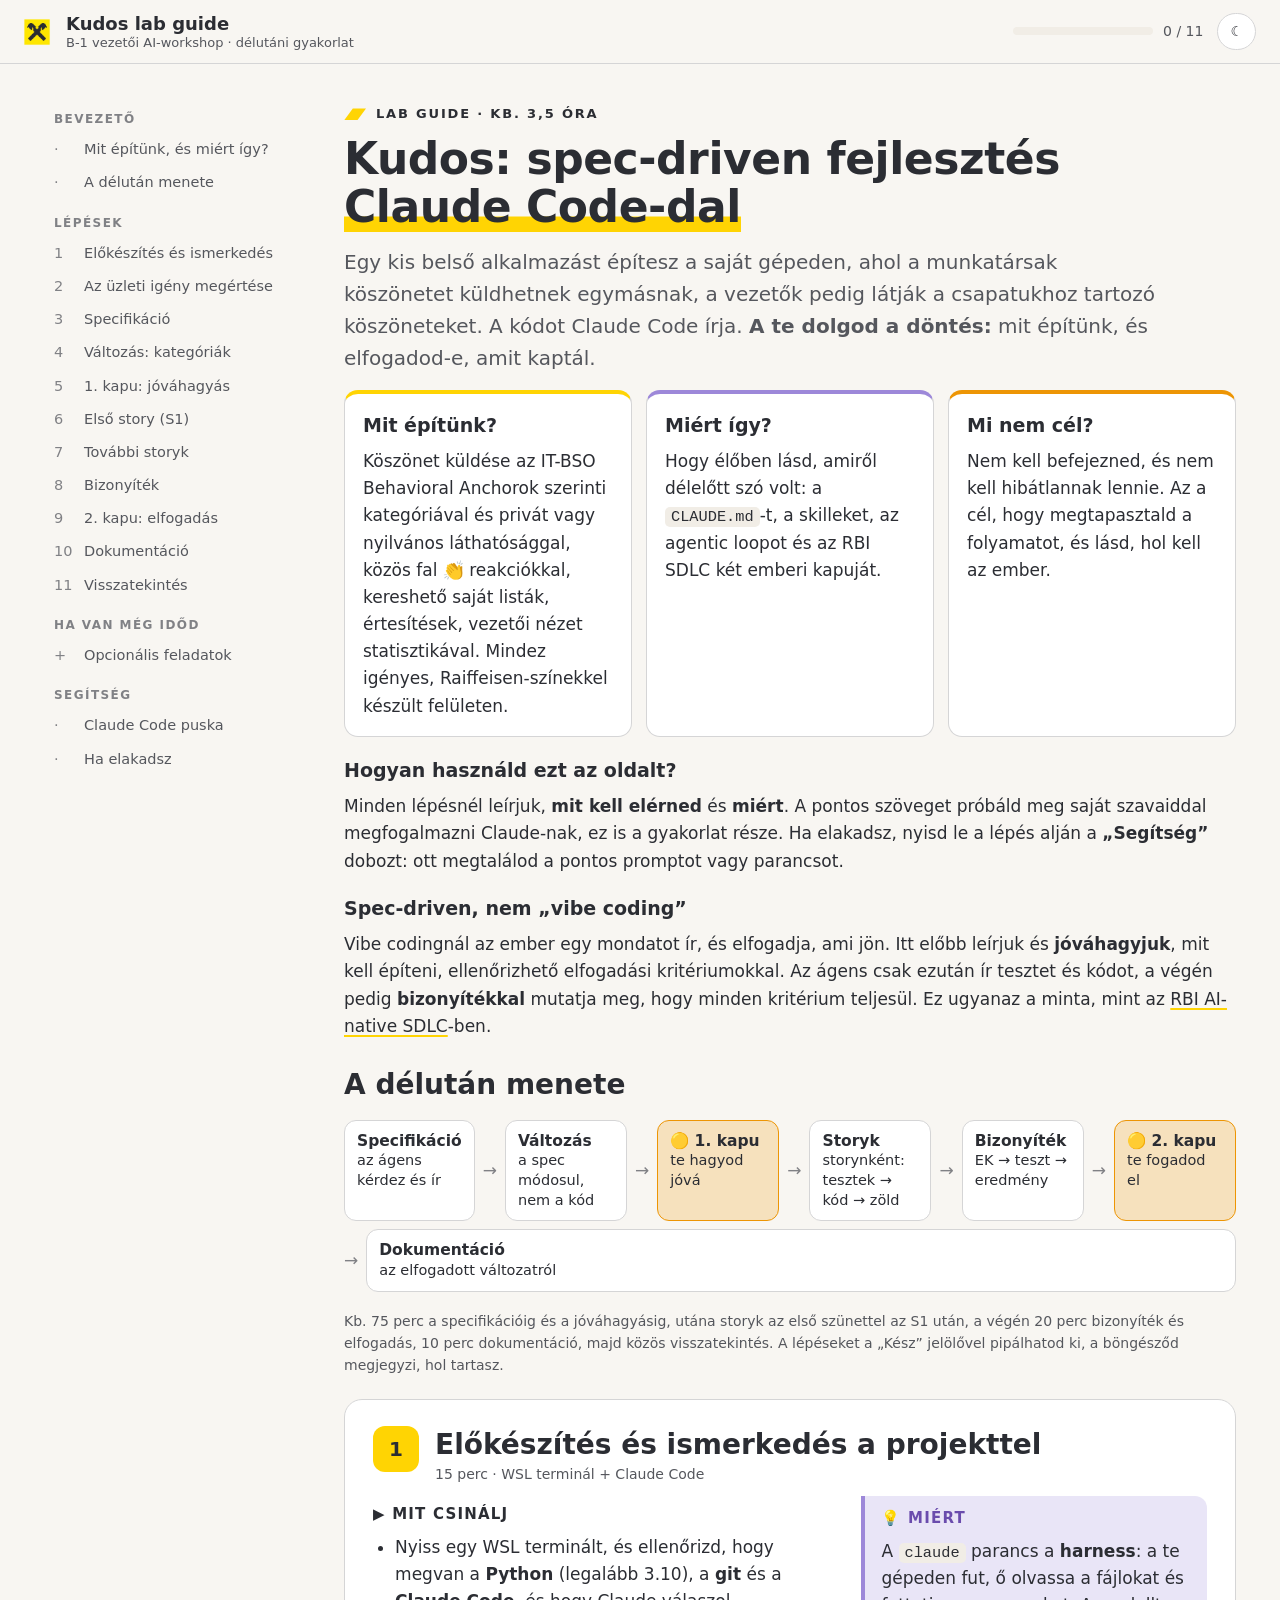
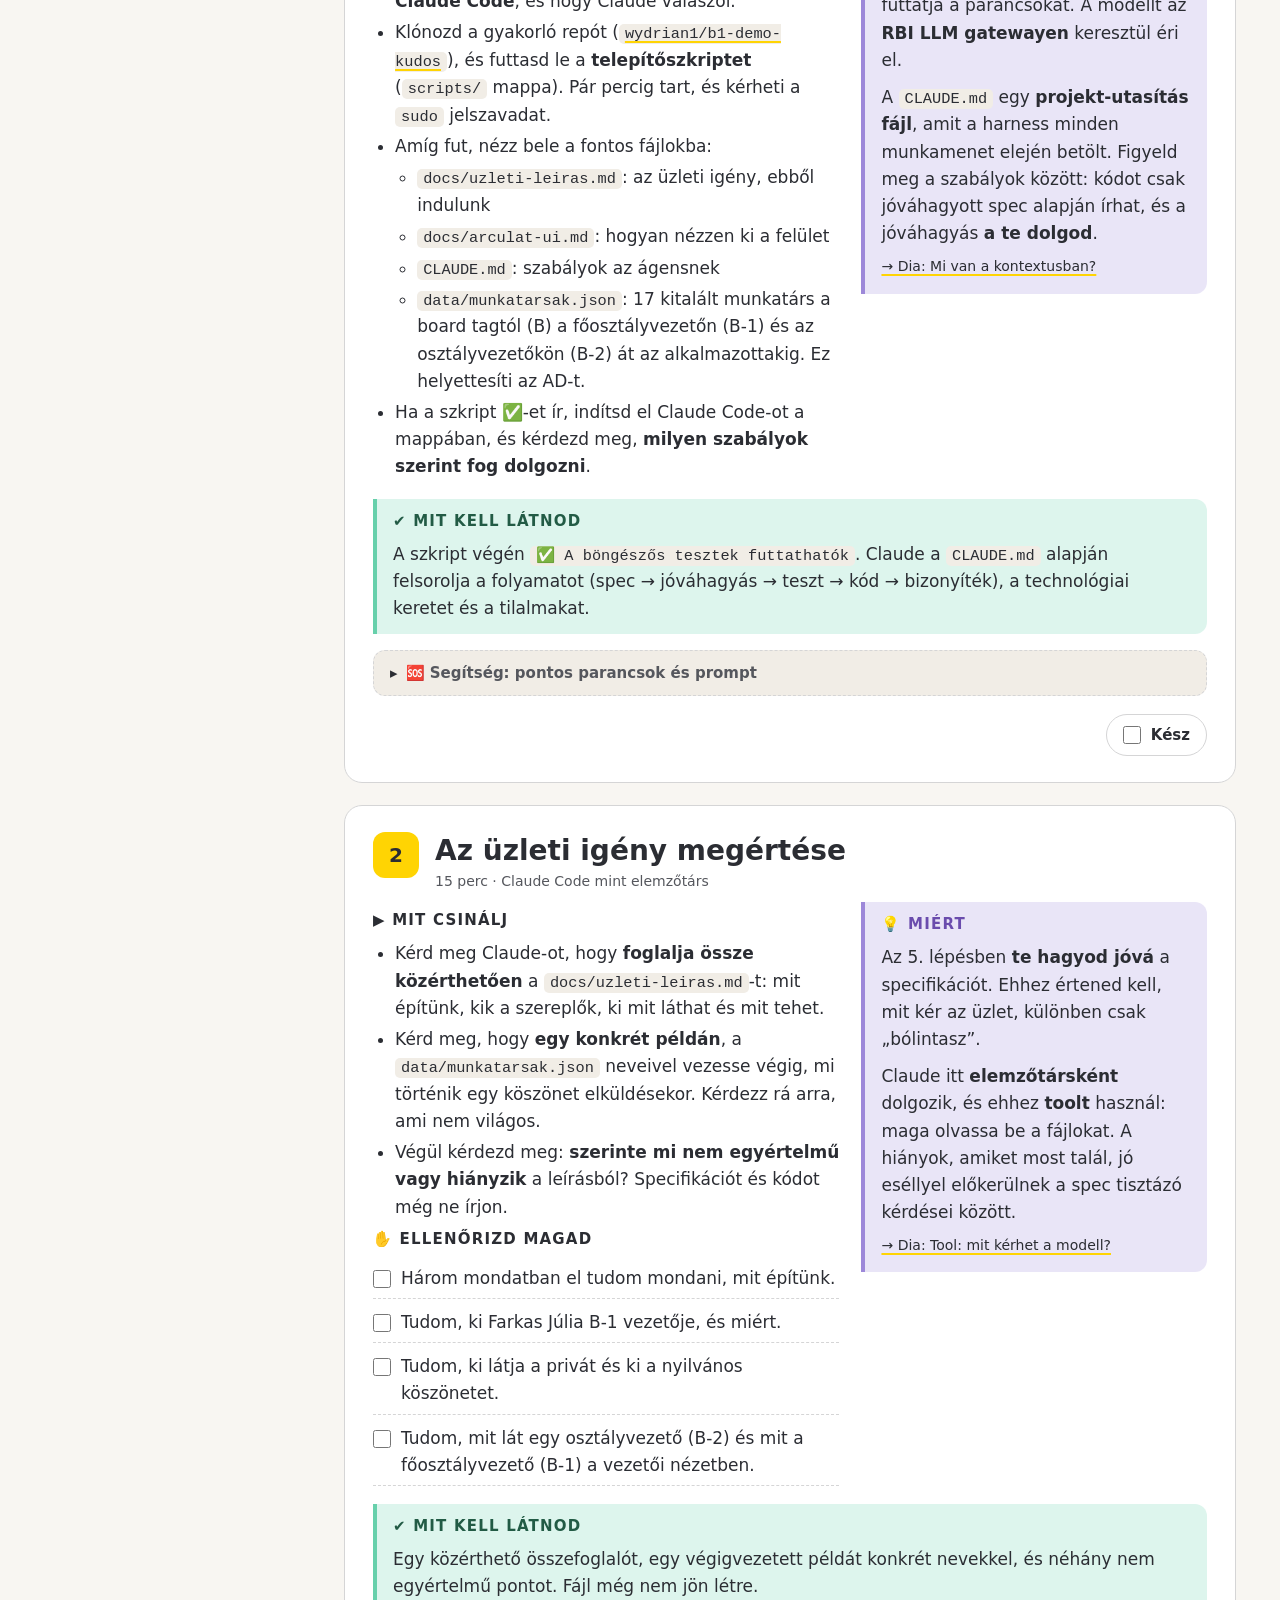
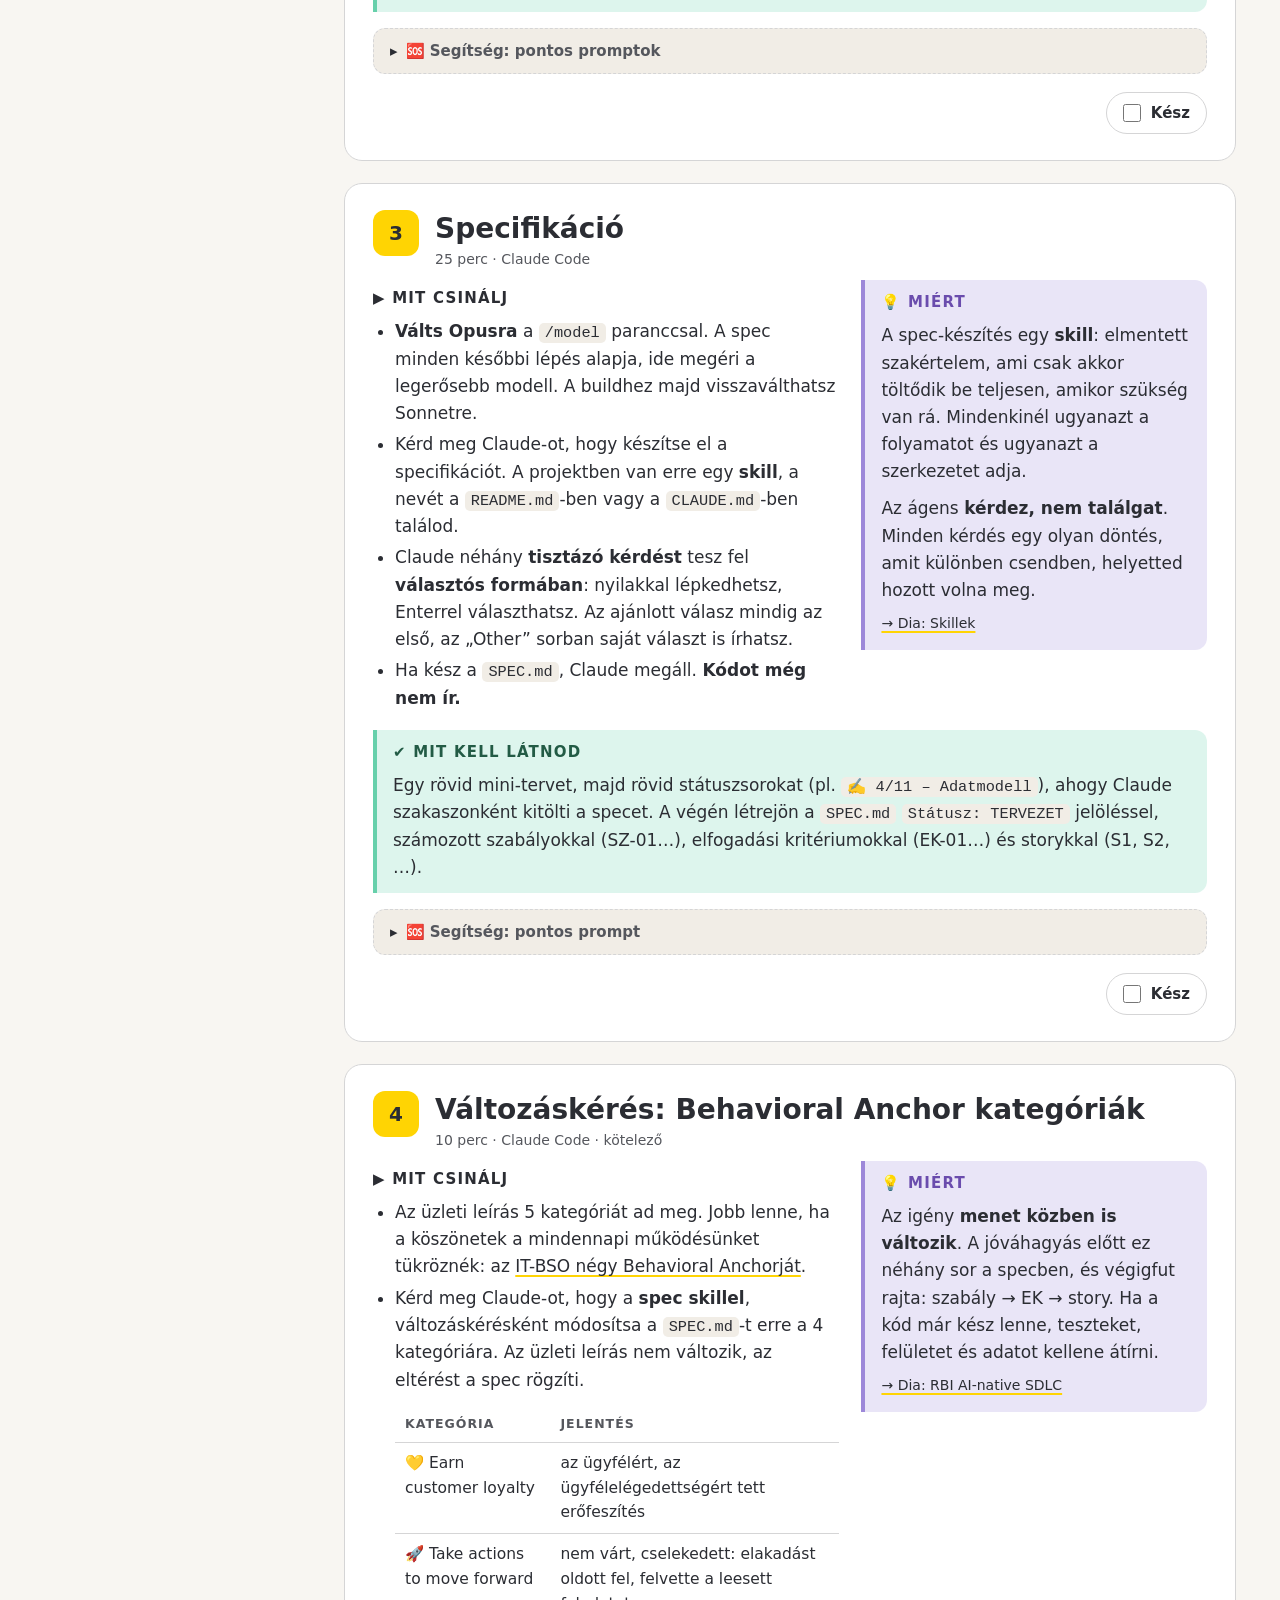
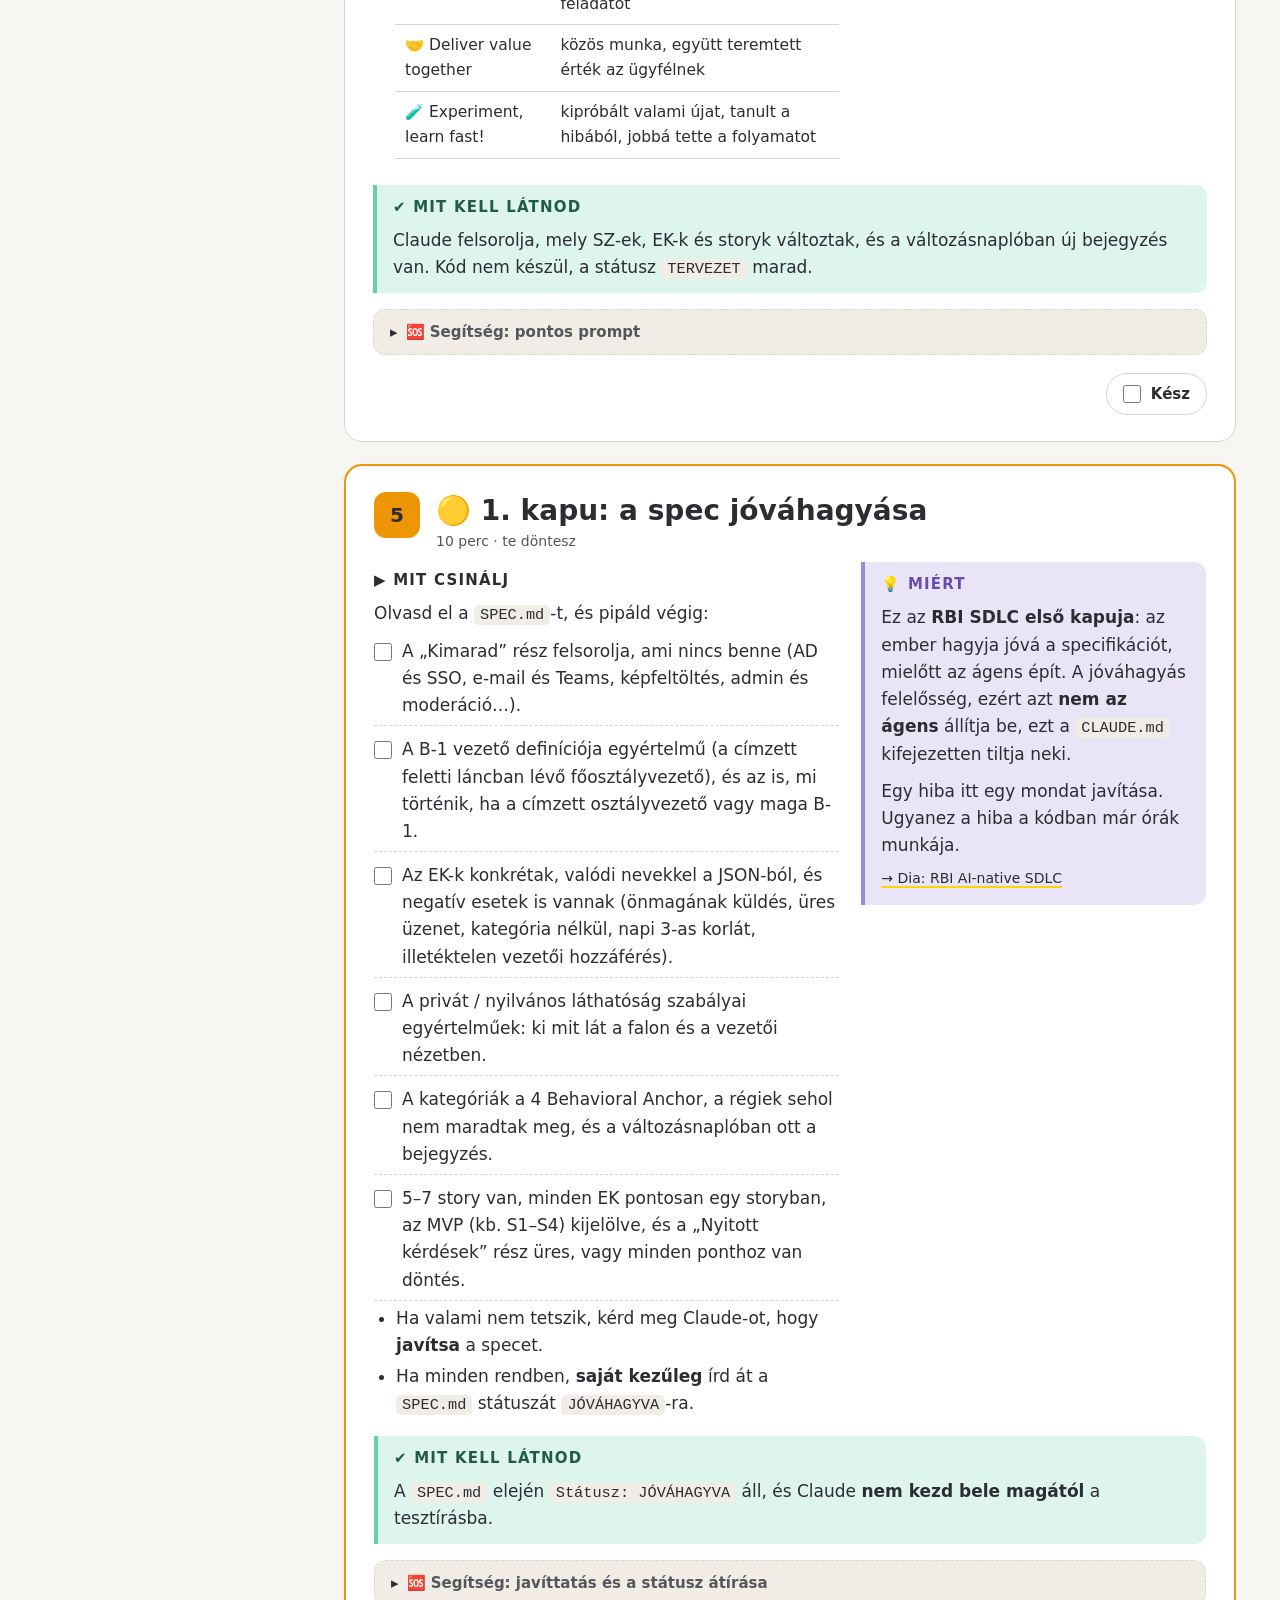
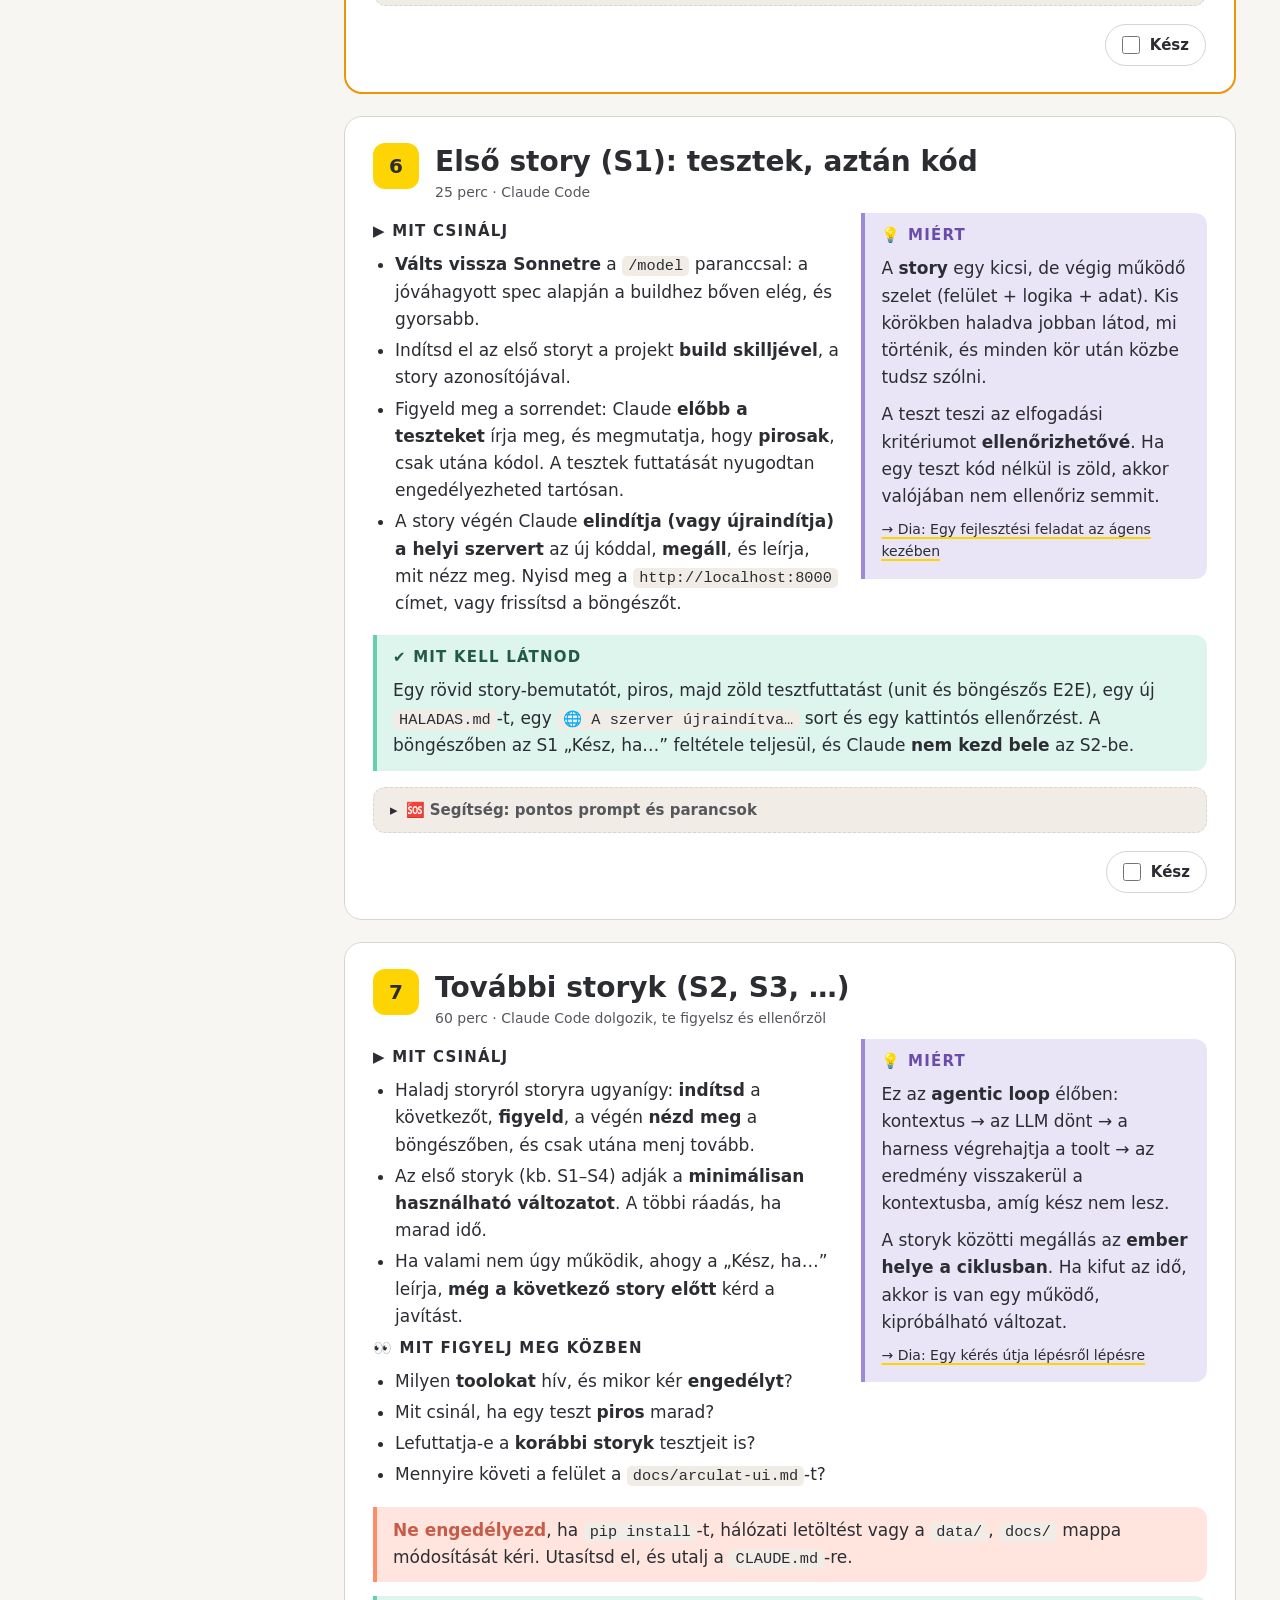
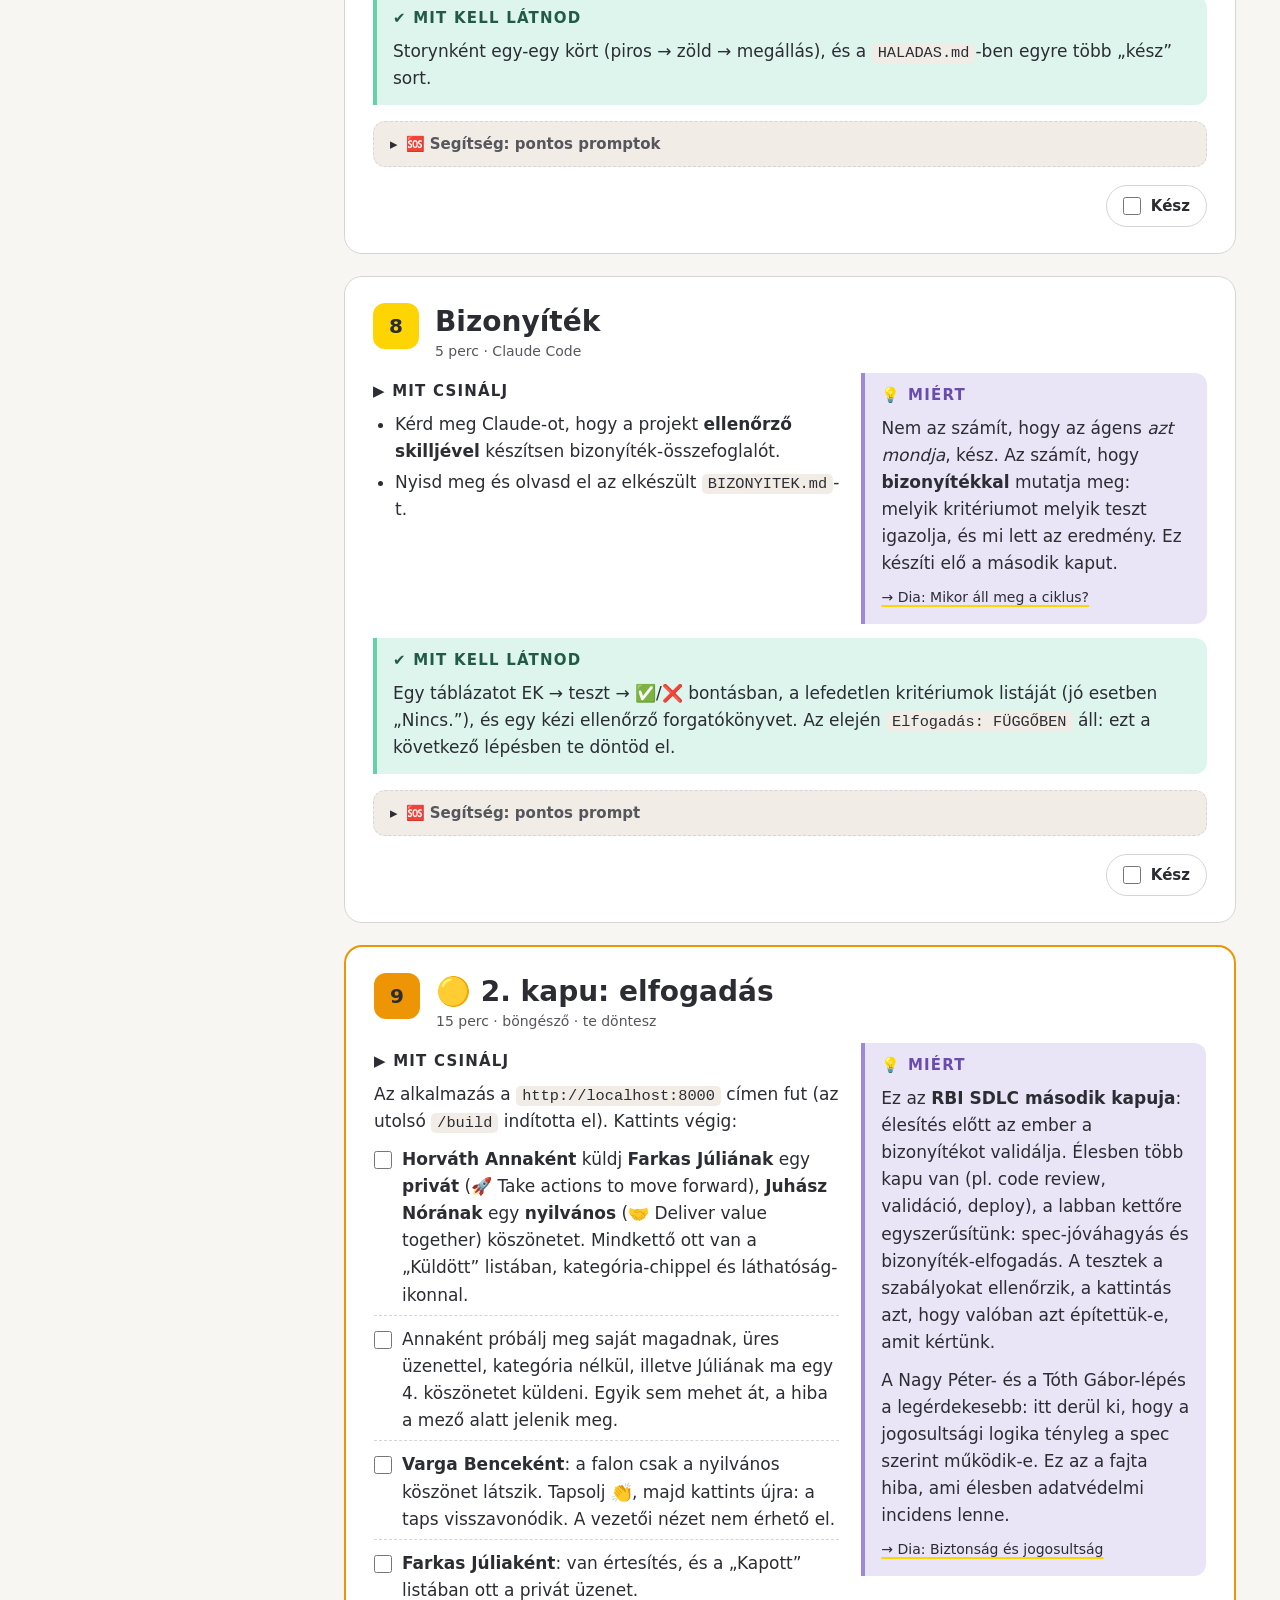
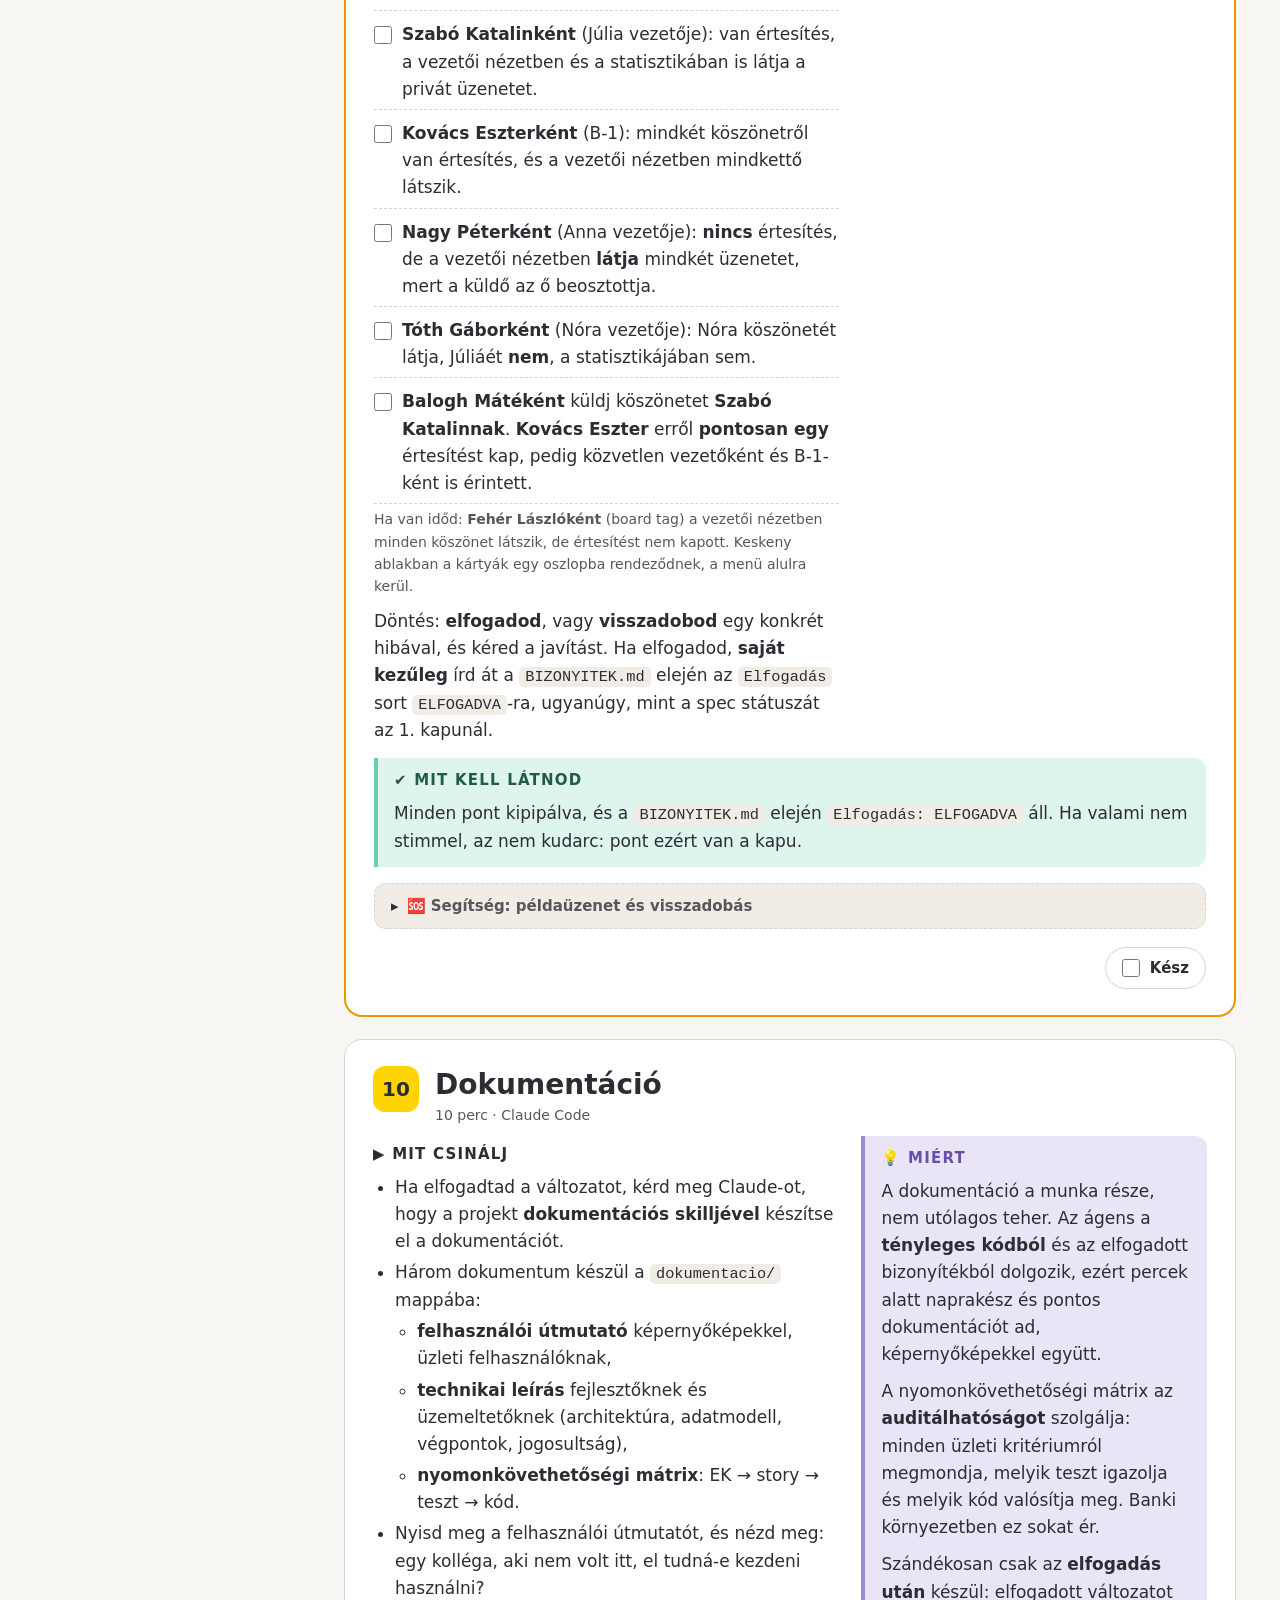
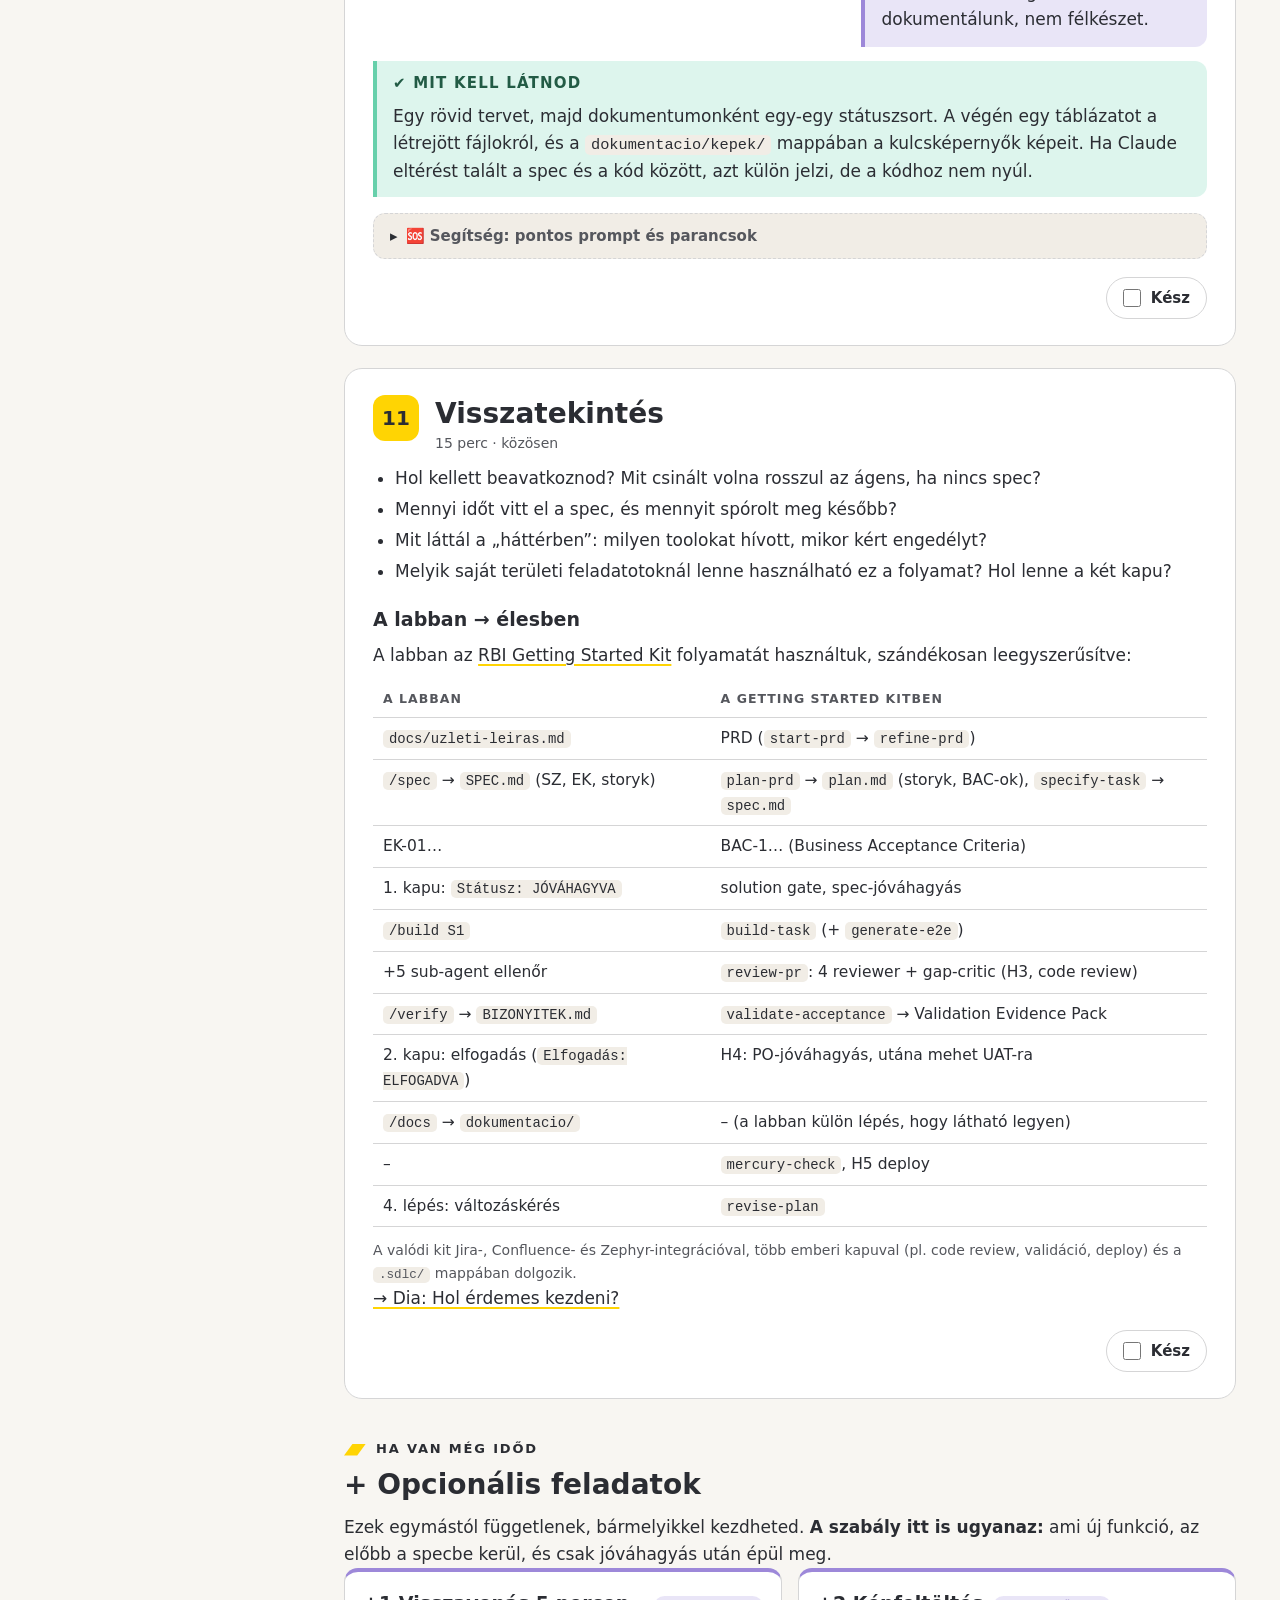
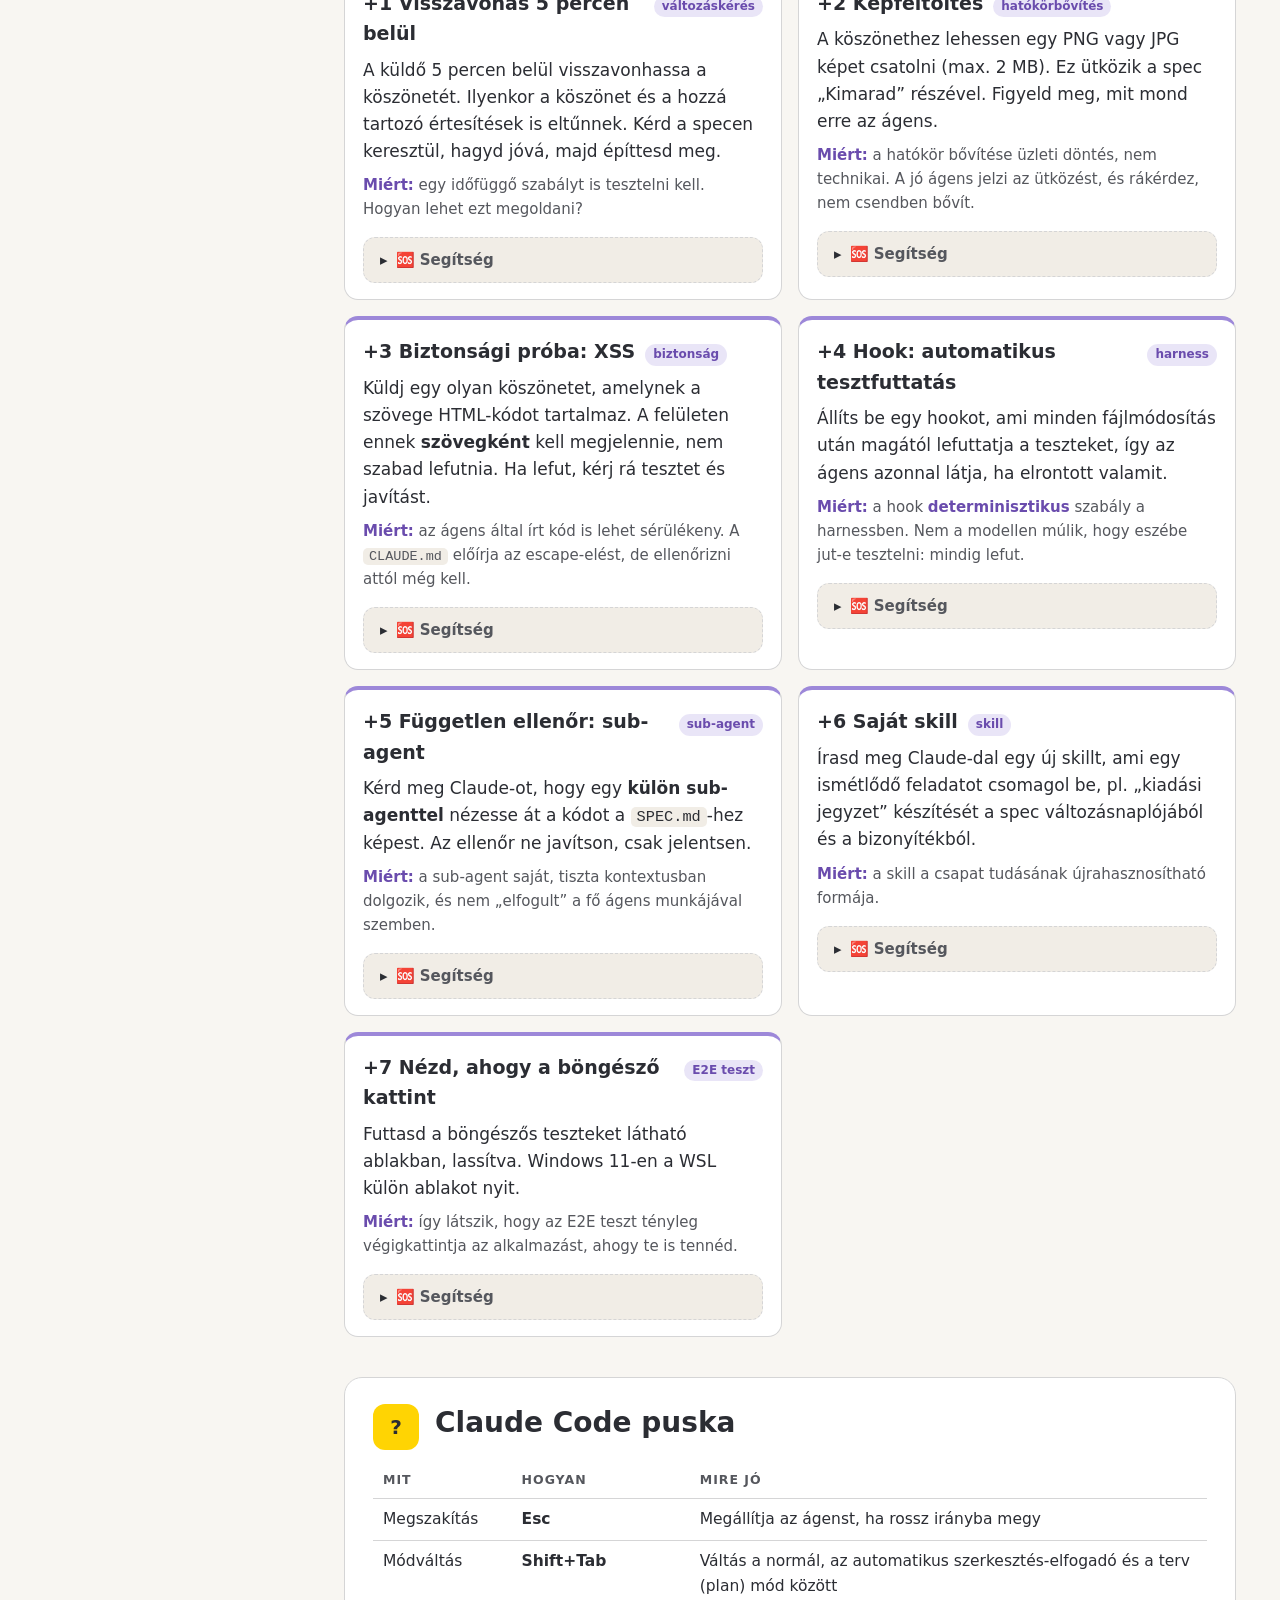
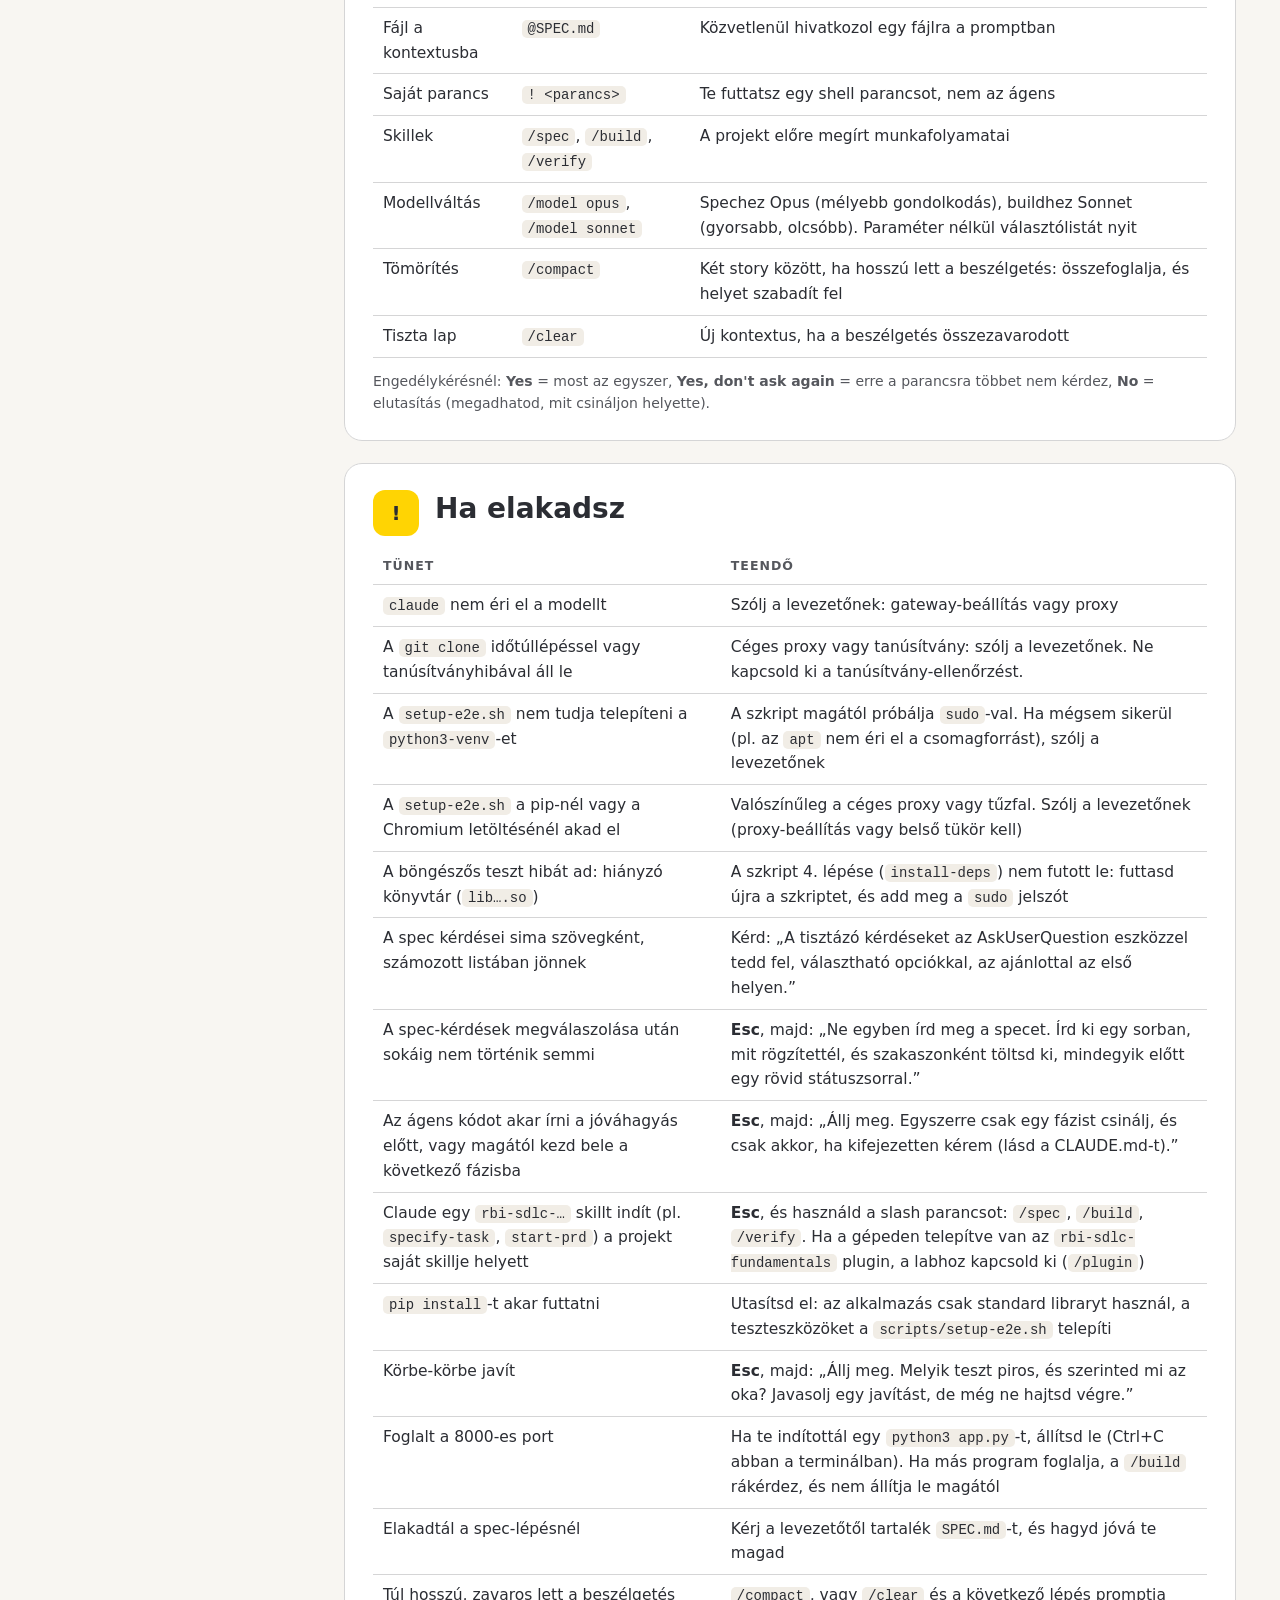
==== commit 311441ef: "Lab guide és forgatókönyv: elfogadás rögzítése, új 10. lépés: dokumentáció Co-Authored-By: Claude Op" ====
--- a/lab/index.html
+++ b/lab/index.html
@@ -42,7 +42,8 @@
   <a href="#s5" data-step="s5"><span class="n">7</span>További storyk</a>
   <a href="#s6" data-step="s6"><span class="n">8</span>Bizonyíték</a>
   <a href="#s7" data-step="s7"><span class="n">9</span>2. kapu: elfogadás</a>
-  <a href="#s8" data-step="s8"><span class="n">10</span>Visszatekintés</a>
+  <a href="#sd" data-step="sd"><span class="n">10</span>Dokumentáció</a>
+  <a href="#s8" data-step="s8"><span class="n">11</span>Visszatekintés</a>
   <div class="grp">Ha van még időd</div>
   <a href="#plusz"><span class="n">+</span>Opcionális feladatok</a>
   <div class="grp">Segítség</div>
@@ -78,9 +79,10 @@
     <div class="node gate"><b>🟡 1. kapu</b>te hagyod jóvá</div><div class="arr">→</div>
     <div class="node"><b>Storyk</b>storynként: tesztek → kód → zöld</div><div class="arr">→</div>
     <div class="node"><b>Bizonyíték</b>EK → teszt → eredmény</div><div class="arr">→</div>
-    <div class="node gate"><b>🟡 2. kapu</b>te fogadod el</div>
-  </div>
-  <p class="meta">Kb. 75 perc a specifikációig és a jóváhagyásig, utána storyk az első szünettel az S1 után, a végén 20 perc bizonyíték és elfogadás, majd közös visszatekintés. A lépéseket a „Kész” jelölővel pipálhatod ki, a böngésződ megjegyzi, hol tartasz.</p>
+    <div class="node gate"><b>🟡 2. kapu</b>te fogadod el</div><div class="arr">→</div>
+    <div class="node"><b>Dokumentáció</b>az elfogadott változatról</div>
+  </div>
+  <p class="meta">Kb. 75 perc a specifikációig és a jóváhagyásig, utána storyk az első szünettel az S1 után, a végén 20 perc bizonyíték és elfogadás, 10 perc dokumentáció, majd közös visszatekintés. A lépéseket a „Kész” jelölővel pipálhatod ki, a böngésződ megjegyzi, hol tartasz.</p>
 </div>
 
 <!-- ======================================================= 1 -->
@@ -354,7 +356,7 @@
       <a class="slide" href="../#35">→ Dia: Mikor áll meg a ciklus?</a>
     </div>
   </div>
-  <div class="see"><h3>✔ Mit kell látnod</h3><p>Egy táblázatot EK → teszt → ✅/❌ bontásban, a lefedetlen kritériumok listáját (jó esetben „Nincs.”), és egy kézi ellenőrző forgatókönyvet.</p></div>
+  <div class="see"><h3>✔ Mit kell látnod</h3><p>Egy táblázatot EK → teszt → ✅/❌ bontásban, a lefedetlen kritériumok listáját (jó esetben „Nincs.”), és egy kézi ellenőrző forgatókönyvet. Az elején <code>Elfogadás: FÜGGŐBEN</code> áll: ezt a következő lépésben te döntöd el.</p></div>
   <details class="help"><summary>🆘 Segítség: pontos prompt</summary><div class="inner">
     <div class="code"><span class="lbl">prompt</span><pre>/verify</pre><button type="button">Másolás</button></div>
     <div class="code"><span class="lbl">Claude Code</span><pre>! cat BIZONYITEK.md</pre><button type="button">Másolás</button></div>
@@ -381,7 +383,7 @@
         <li><input type="checkbox" id="c7l" data-check="c7l"><label for="c7l"><b>Balogh Mátéként</b> küldj köszönetet <b>Szabó Katalinnak</b>. <b>Kovács Eszter</b> erről <b>pontosan egy</b> értesítést kap, pedig közvetlen vezetőként és B-1-ként is érintett.</label></li>
       </ul>
       <p class="meta">Ha van időd: <b>Fehér Lászlóként</b> (board tag) a vezetői nézetben minden köszönet látszik, de értesítést nem kapott. Keskeny ablakban a kártyák egy oszlopba rendeződnek, a menü alulra kerül.</p>
-      <p>Döntés: <b>elfogadod</b>, vagy <b>visszadobod</b> egy konkrét hibával, és kéred a javítást.</p>
+      <p>Döntés: <b>elfogadod</b>, vagy <b>visszadobod</b> egy konkrét hibával, és kéred a javítást. Ha elfogadod, <b>saját kezűleg</b> írd át a <code>BIZONYITEK.md</code> elején az <code>Elfogadás</code> sort <code>ELFOGADVA</code>-ra, ugyanúgy, mint a spec státuszát az 1. kapunál.</p>
     </div>
     <div class="why">
       <h3>💡 Miért</h3>
@@ -390,19 +392,58 @@
       <a class="slide" href="../#40">→ Dia: Biztonság és jogosultság</a>
     </div>
   </div>
-  <div class="see"><h3>✔ Mit kell látnod</h3><p>Minden pont kipipálva. Ha valami nem stimmel, az nem kudarc: pont ezért van a kapu.</p></div>
+  <div class="see"><h3>✔ Mit kell látnod</h3><p>Minden pont kipipálva, és a <code>BIZONYITEK.md</code> elején <code>Elfogadás: ELFOGADVA</code> áll. Ha valami nem stimmel, az nem kudarc: pont ezért van a kapu.</p></div>
   <details class="help"><summary>🆘 Segítség: példaüzenet és visszadobás</summary><div class="inner">
     <p>Példaüzenet a küldéshez (a címzett keresőjébe írd be: <code>adat</code>):</p>
     <div class="code"><span class="lbl">szöveg</span><pre>Köszönöm a gyors adatelemzést! 🙏🎉</pre><button type="button">Másolás</button></div>
     <p>Visszadobás konkrét hibával, például:</p>
+    <p>Elfogadás (Claude Code-ban, a <code>!</code> előtaggal te futtatod):</p>
+    <div class="code"><span class="lbl">Claude Code</span><pre>! sed -i 's/^Elfogadás: FÜGGŐBEN/Elfogadás: ELFOGADVA/' BIZONYITEK.md</pre><button type="button">Másolás</button></div>
     <div class="code"><span class="lbl">prompt</span><pre>A 2. kapun elakadtunk: Nagy Péterként belépve a vezetői nézetben nem látszik Horváth Anna köszönete Farkas Júliának, pedig a spec szerint látnia kellene, mert a küldő az ő beosztottja. Írj erre egy tesztet, ami most piros, javítsd a hibát, és futtasd újra a /verify-t.</pre><button type="button">Másolás</button></div>
   </div></details>
   <div class="done-row"><label><input type="checkbox" data-done="s7"> Kész</label></div>
+</section>
+
+<!-- ======================================================= 10 dokumentáció -->
+<section class="step" id="sd">
+  <div class="step-head"><div class="step-no">10</div><div><h2>Dokumentáció</h2><div class="meta">10 perc · Claude Code</div></div></div>
+  <div class="cols2">
+    <div class="do">
+      <h3>▶ Mit csinálj</h3>
+      <ul>
+        <li>Ha elfogadtad a változatot, kérd meg Claude-ot, hogy a projekt <b>dokumentációs skilljével</b> készítse el a dokumentációt.</li>
+        <li>Három dokumentum készül a <code>dokumentacio/</code> mappába:
+          <ul>
+            <li><b>felhasználói útmutató</b> képernyőképekkel, üzleti felhasználóknak,</li>
+            <li><b>technikai leírás</b> fejlesztőknek és üzemeltetőknek (architektúra, adatmodell, végpontok, jogosultság),</li>
+            <li><b>nyomonkövethetőségi mátrix</b>: EK → story → teszt → kód.</li>
+          </ul>
+        </li>
+        <li>Nyisd meg a felhasználói útmutatót, és nézd meg: egy kolléga, aki nem volt itt, el tudná-e kezdeni használni?</li>
+      </ul>
+    </div>
+    <div class="why">
+      <h3>💡 Miért</h3>
+      <p>A dokumentáció a munka része, nem utólagos teher. Az ágens a <b>tényleges kódból</b> és az elfogadott bizonyítékból dolgozik, ezért percek alatt naprakész és pontos dokumentációt ad, képernyőképekkel együtt.</p>
+      <p>A nyomonkövethetőségi mátrix az <b>auditálhatóságot</b> szolgálja: minden üzleti kritériumról megmondja, melyik teszt igazolja és melyik kód valósítja meg. Banki környezetben ez sokat ér.</p>
+      <p>Szándékosan csak az <b>elfogadás után</b> készül: elfogadott változatot dokumentálunk, nem félkészet.</p>
+    </div>
+  </div>
+  <div class="see"><h3>✔ Mit kell látnod</h3><p>Egy rövid tervet, majd dokumentumonként egy-egy státuszsort. A végén egy táblázatot a létrejött fájlokról, és a <code>dokumentacio/kepek/</code> mappában a kulcsképernyők képeit. Ha Claude eltérést talált a spec és a kód között, azt külön jelzi, de a kódhoz nem nyúl.</p></div>
+  <details class="help"><summary>🆘 Segítség: pontos prompt és parancsok</summary><div class="inner">
+    <div class="code"><span class="lbl">prompt</span><pre>/docs</pre><button type="button">Másolás</button></div>
+    <p>A létrejött fájlok:</p>
+    <div class="code"><span class="lbl">Claude Code</span><pre>! ls -R dokumentacio</pre><button type="button">Másolás</button></div>
+    <p>Kényelmes olvasás VS Code-ban, Markdown-előnézettel (a képekkel együtt):</p>
+    <div class="code"><span class="lbl">bash</span><pre>code dokumentacio/felhasznaloi-utmutato.md</pre><button type="button">Másolás</button></div>
+    <p>Ha Claude szerint még nincs elfogadva: ellenőrizd, hogy a <code>BIZONYITEK.md</code> elején <code>Elfogadás: ELFOGADVA</code> áll-e (lásd a 9. lépés segítségét).</p>
+  </div></details>
+  <div class="done-row"><label><input type="checkbox" data-done="sd"> Kész</label></div>
 </section>
 
 <!-- ======================================================= 10 -->
 <section class="step" id="s8">
-  <div class="step-head"><div class="step-no">10</div><div><h2>Visszatekintés</h2><div class="meta">15 perc · közösen</div></div></div>
+  <div class="step-head"><div class="step-no">11</div><div><h2>Visszatekintés</h2><div class="meta">15 perc · közösen</div></div></div>
   <ul>
     <li>Hol kellett beavatkoznod? Mit csinált volna rosszul az ágens, ha nincs spec?</li>
     <li>Mennyi időt vitt el a spec, és mennyit spórolt meg később?</li>
@@ -420,7 +461,8 @@
     <tr><td><code>/build S1</code></td><td><code>build-task</code> (+ <code>generate-e2e</code>)</td></tr>
     <tr><td>+5 sub-agent ellenőr</td><td><code>review-pr</code>: 4 reviewer + gap-critic (H3, code review)</td></tr>
     <tr><td><code>/verify</code> → <code>BIZONYITEK.md</code></td><td><code>validate-acceptance</code> → Validation Evidence Pack</td></tr>
-    <tr><td>2. kapu: elfogadás</td><td>H4: PO-jóváhagyás, utána mehet UAT-ra</td></tr>
+    <tr><td>2. kapu: elfogadás (<code>Elfogadás: ELFOGADVA</code>)</td><td>H4: PO-jóváhagyás, utána mehet UAT-ra</td></tr>
+    <tr><td><code>/docs</code> → <code>dokumentacio/</code></td><td>– (a labban külön lépés, hogy látható legyen)</td></tr>
     <tr><td>–</td><td><code>mercury-check</code>, H5 deploy</td></tr>
     <tr><td>4. lépés: változáskérés</td><td><code>revise-plan</code></td></tr>
   </table>
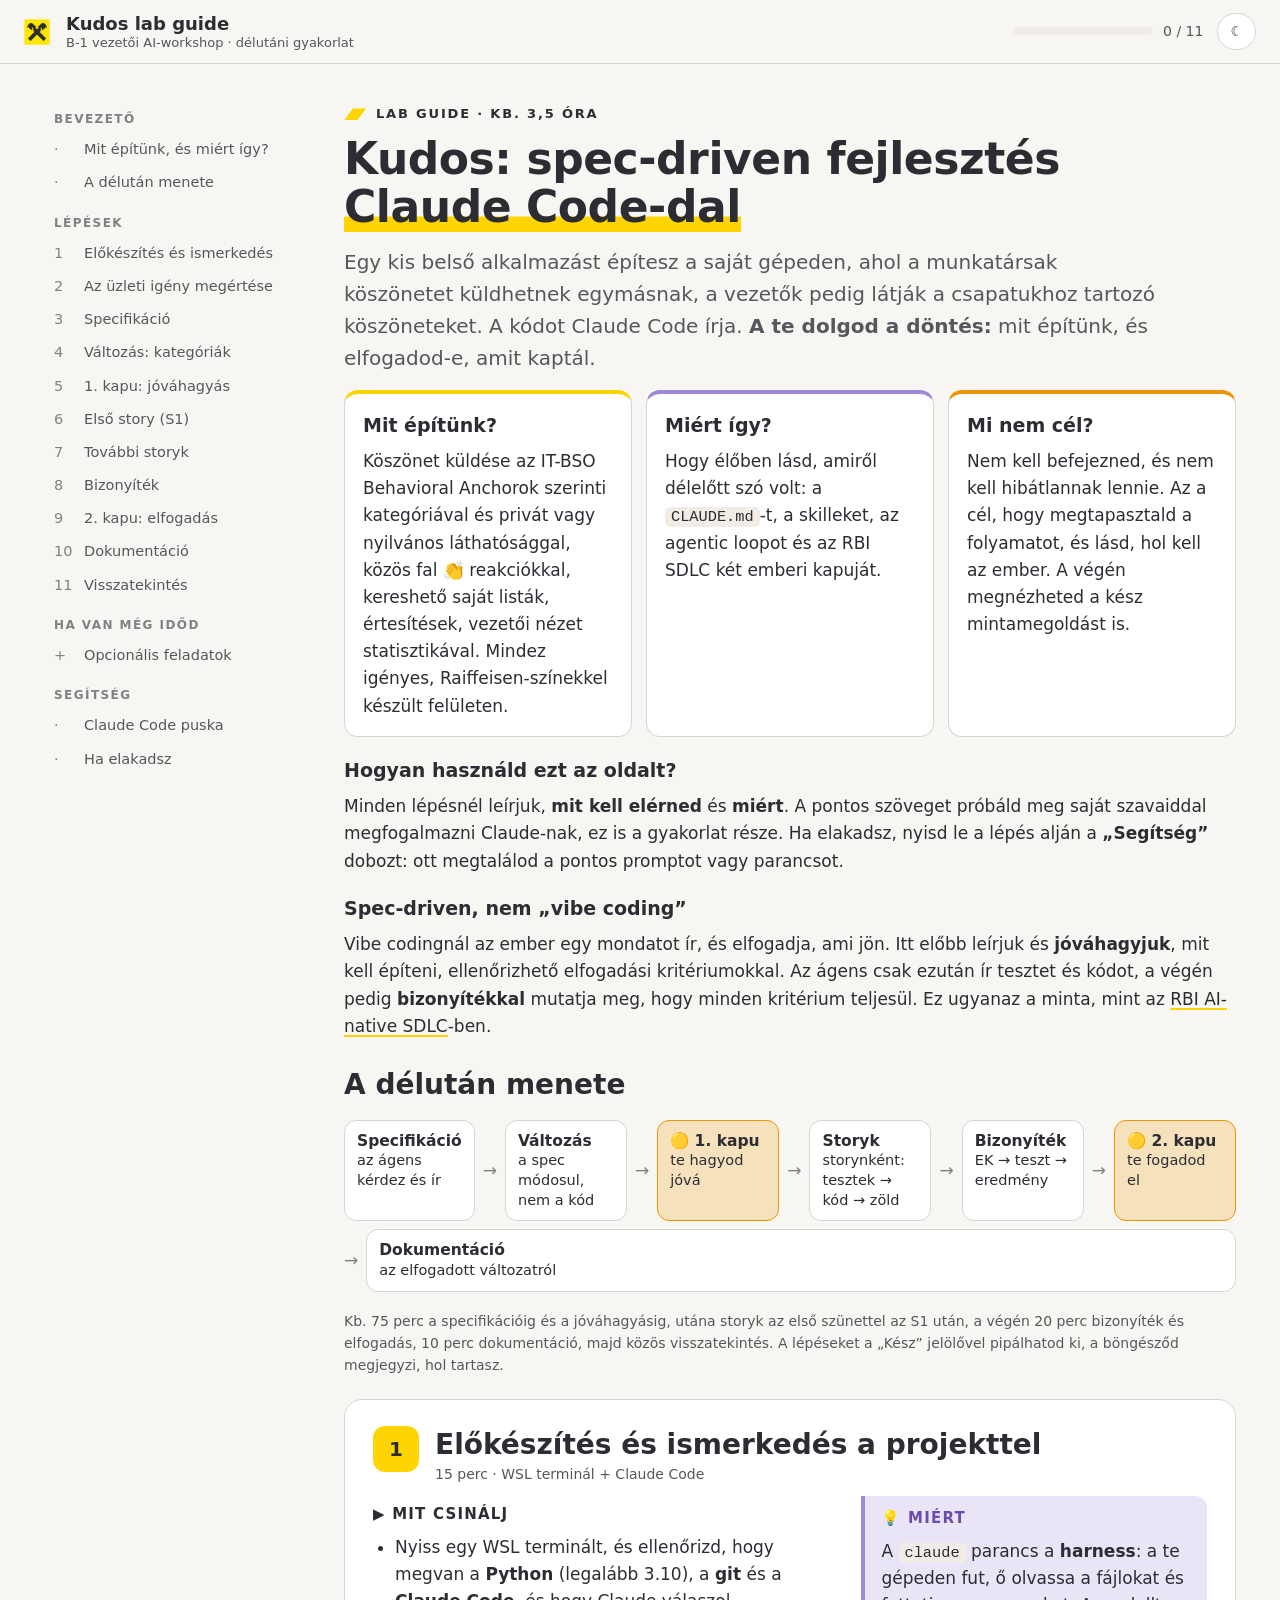
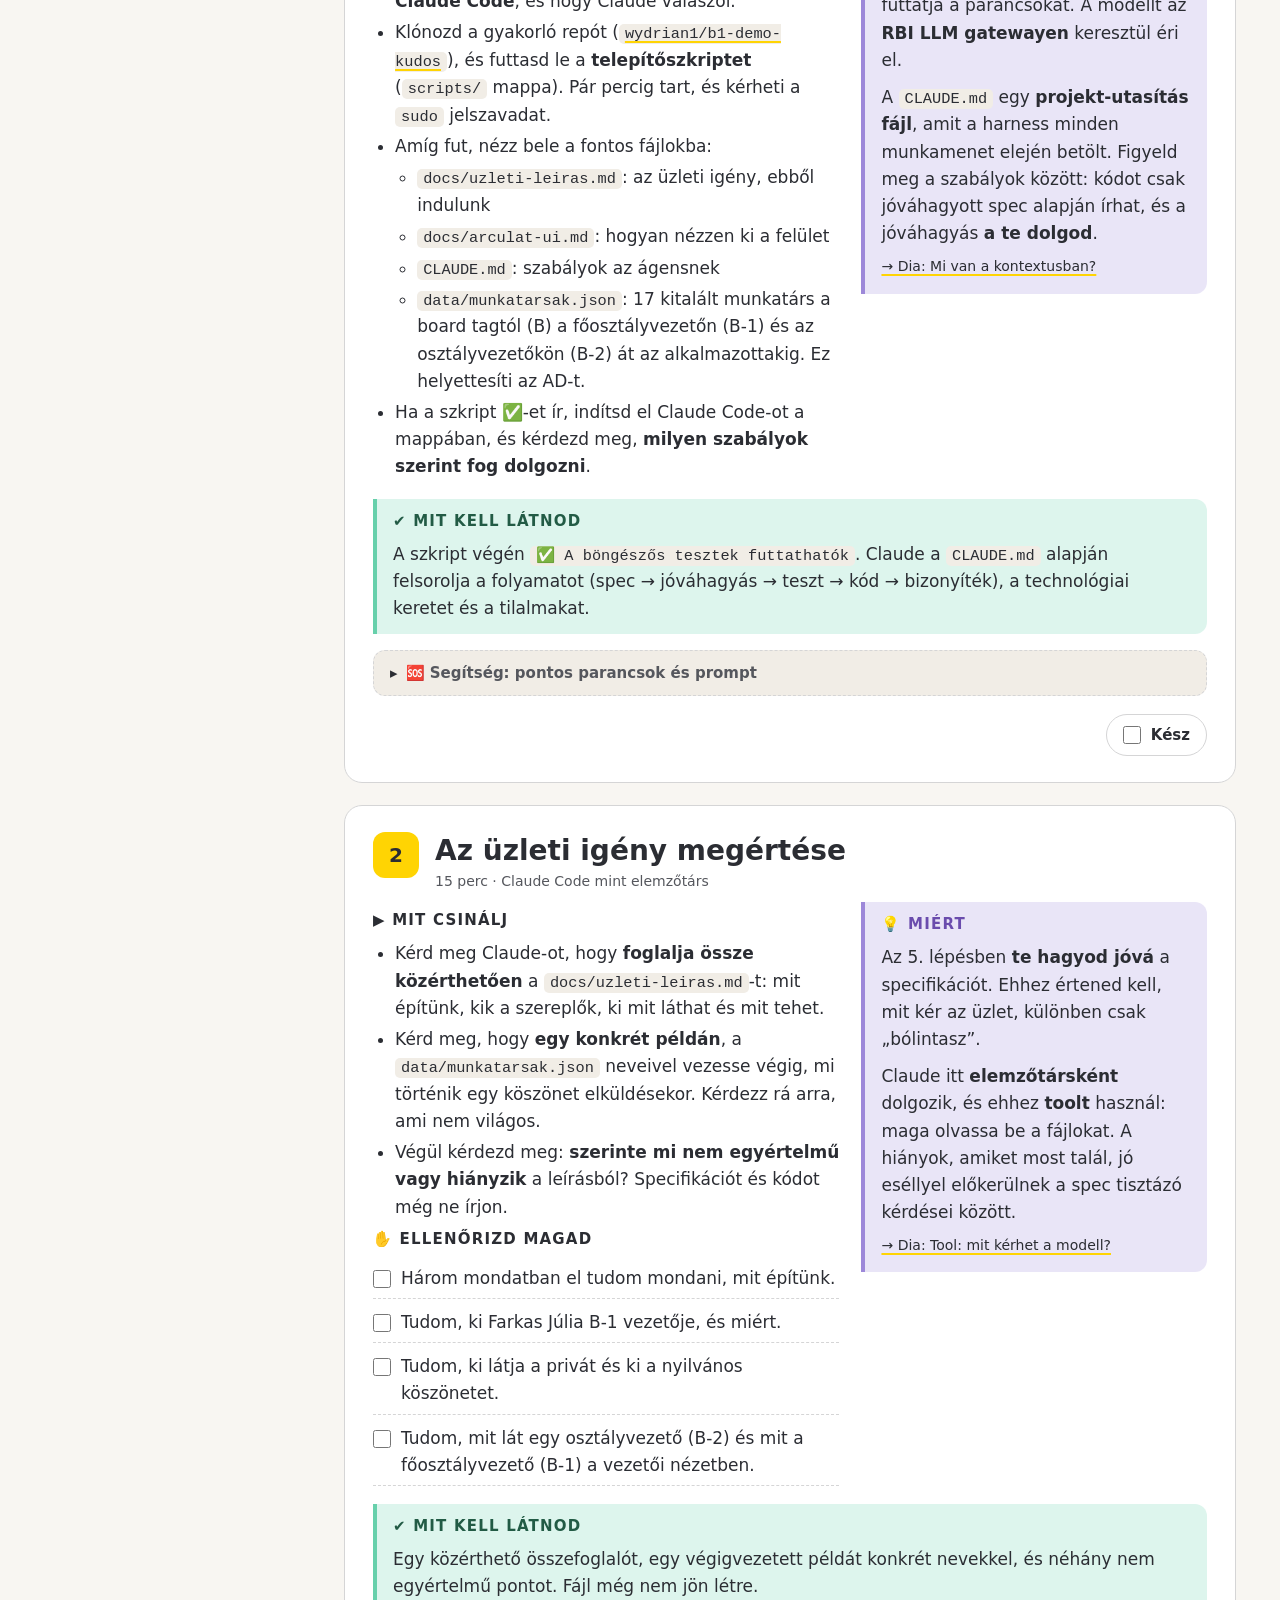
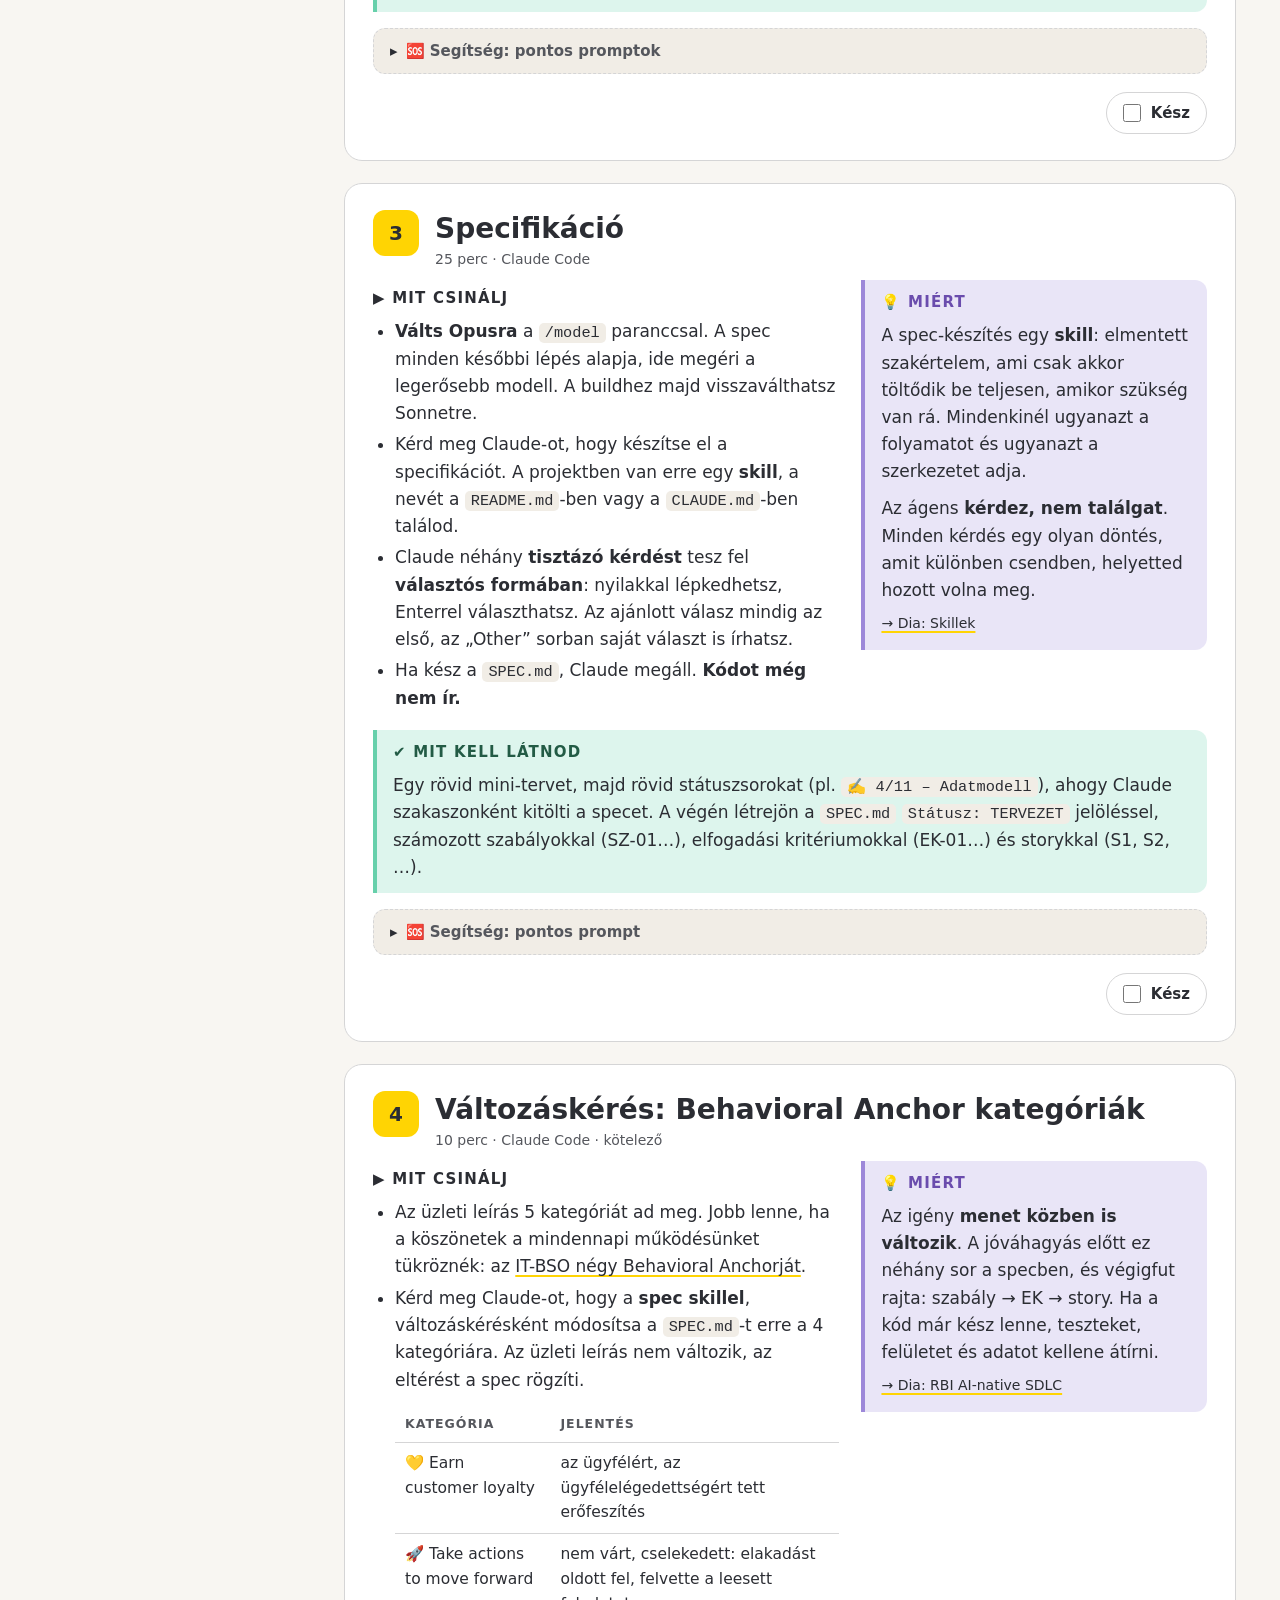
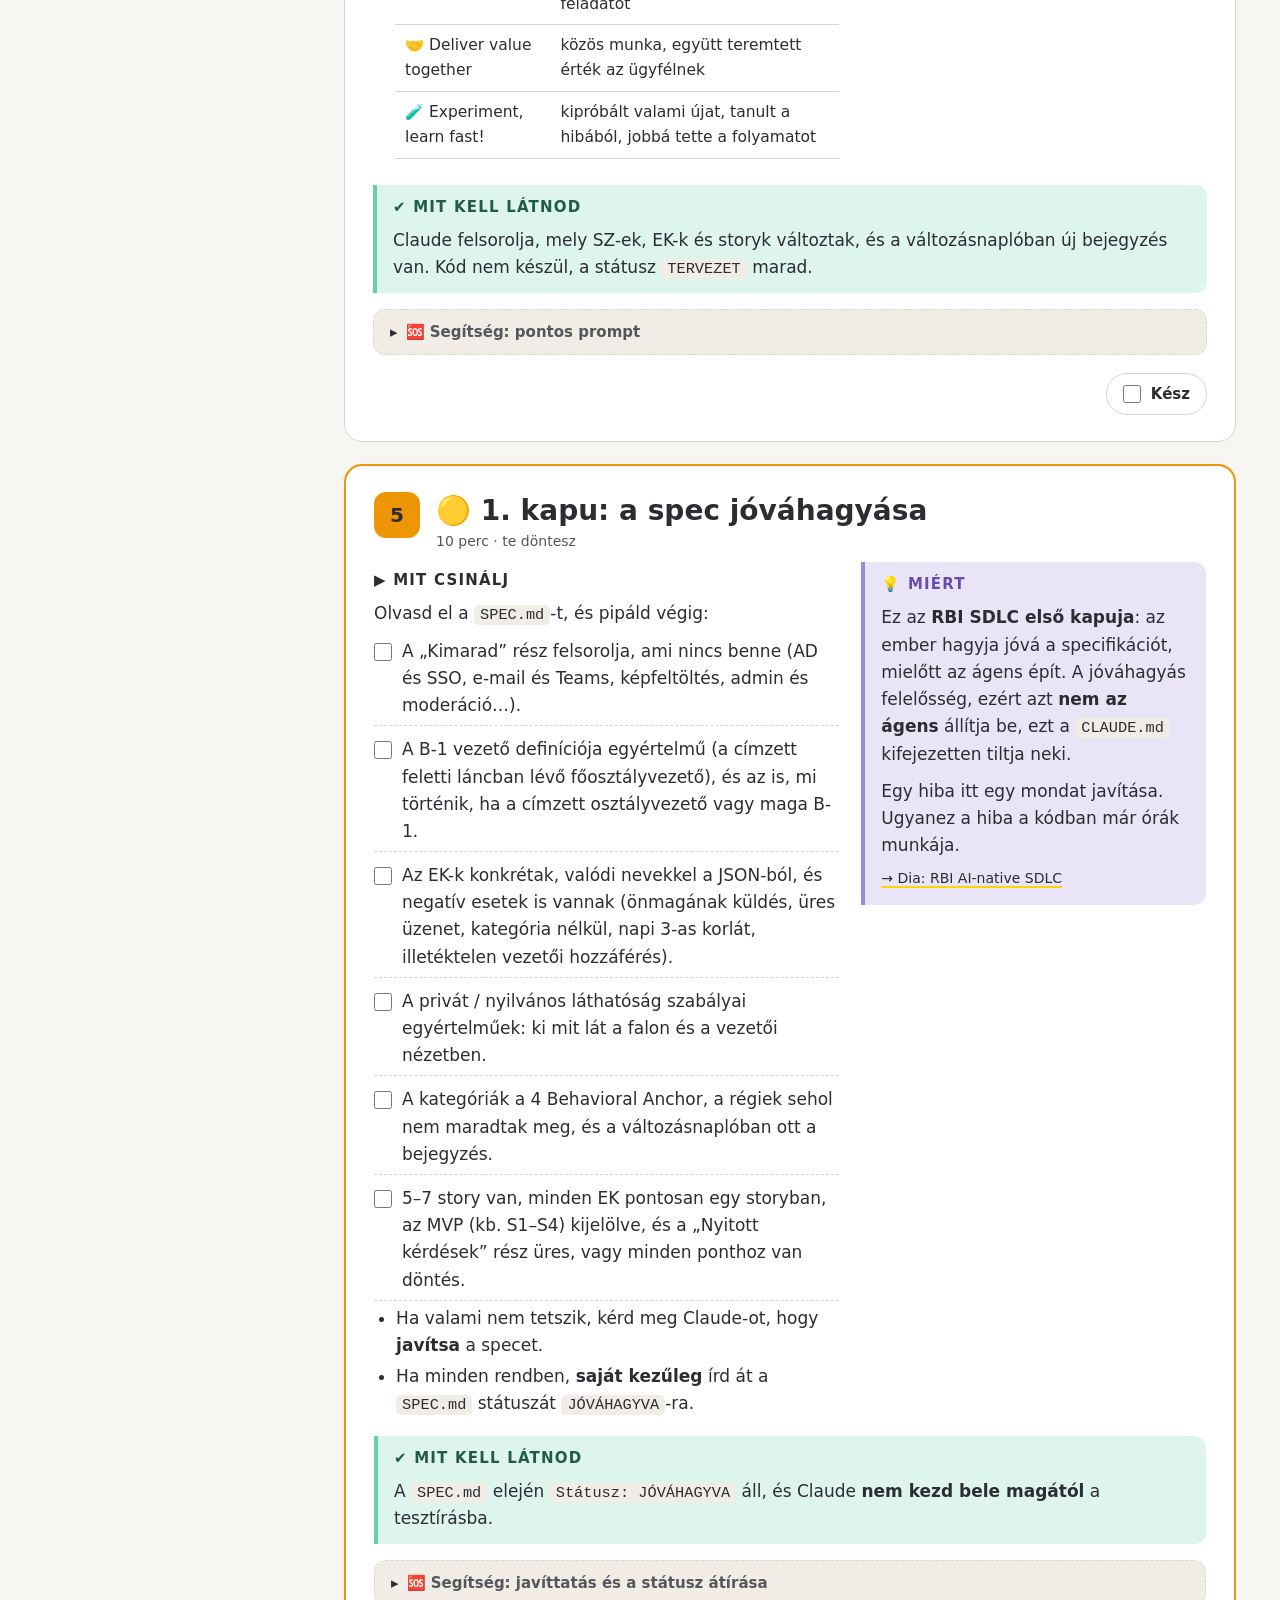
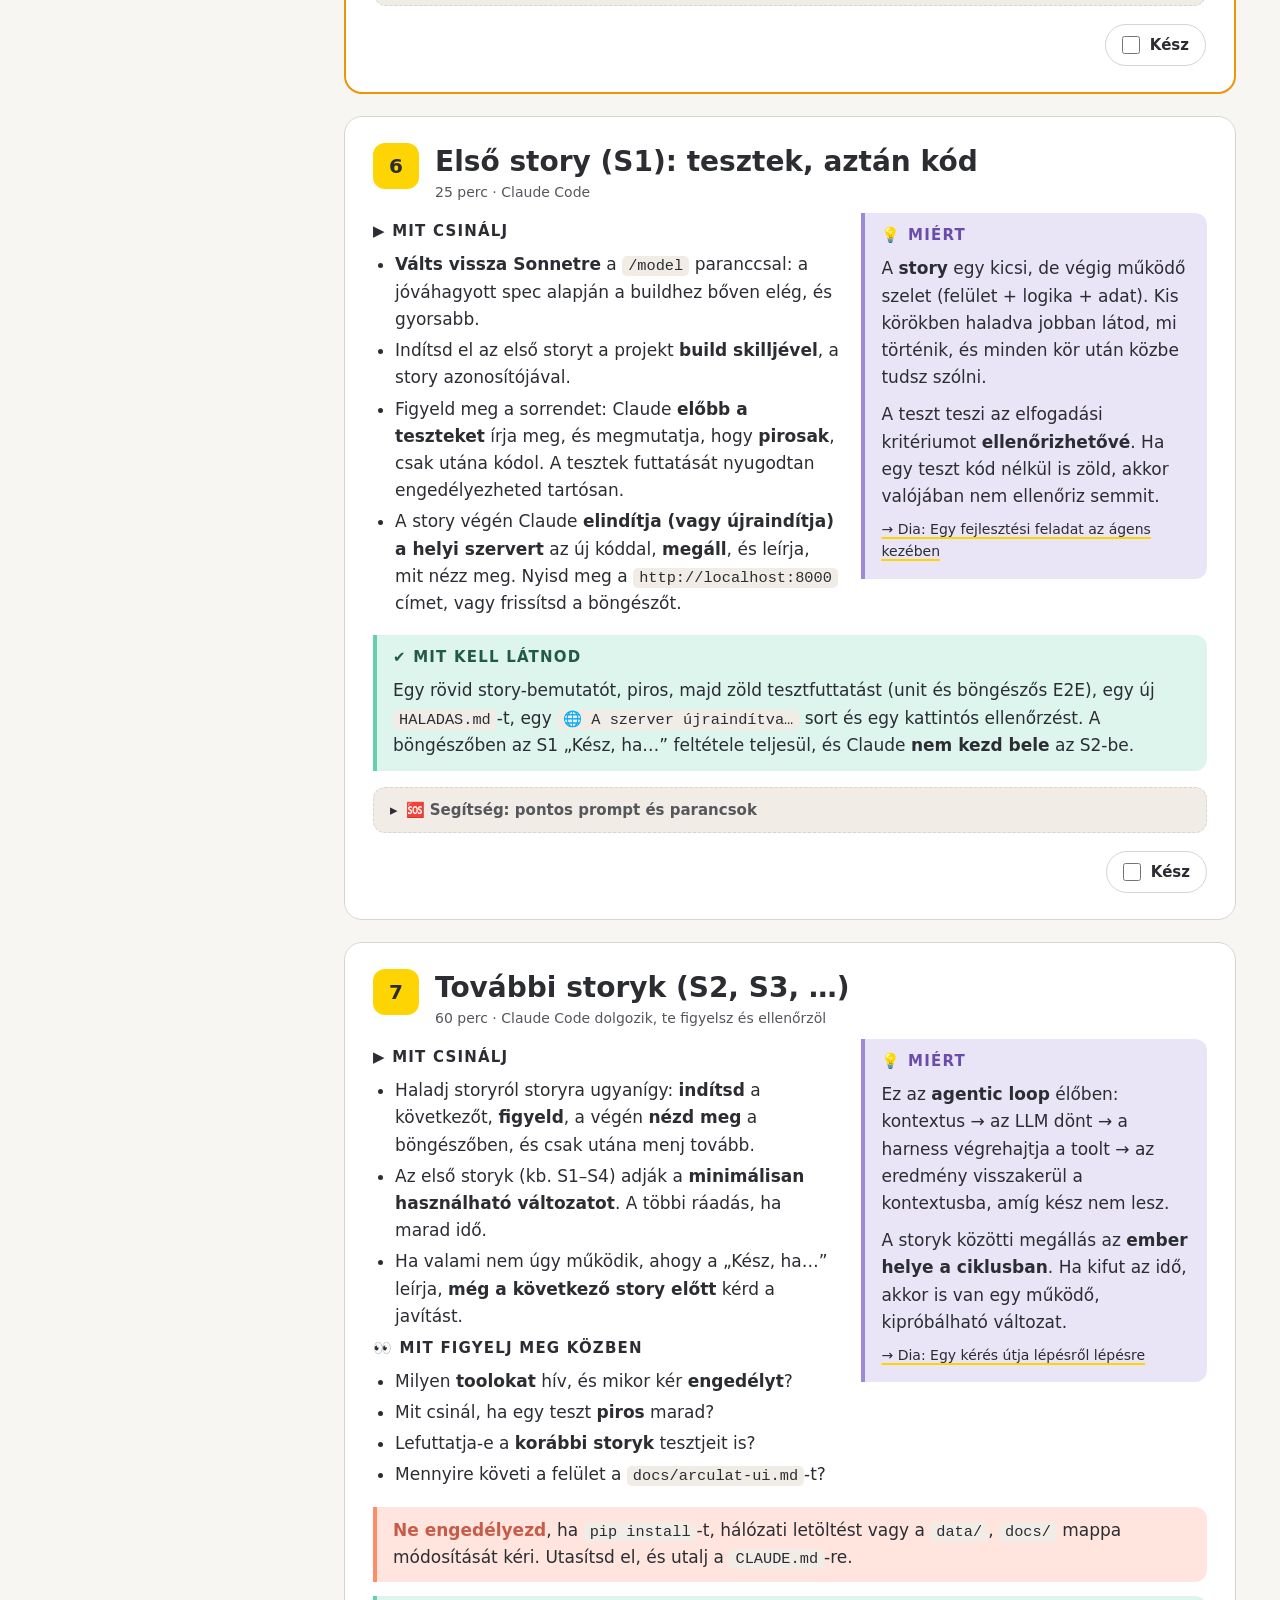
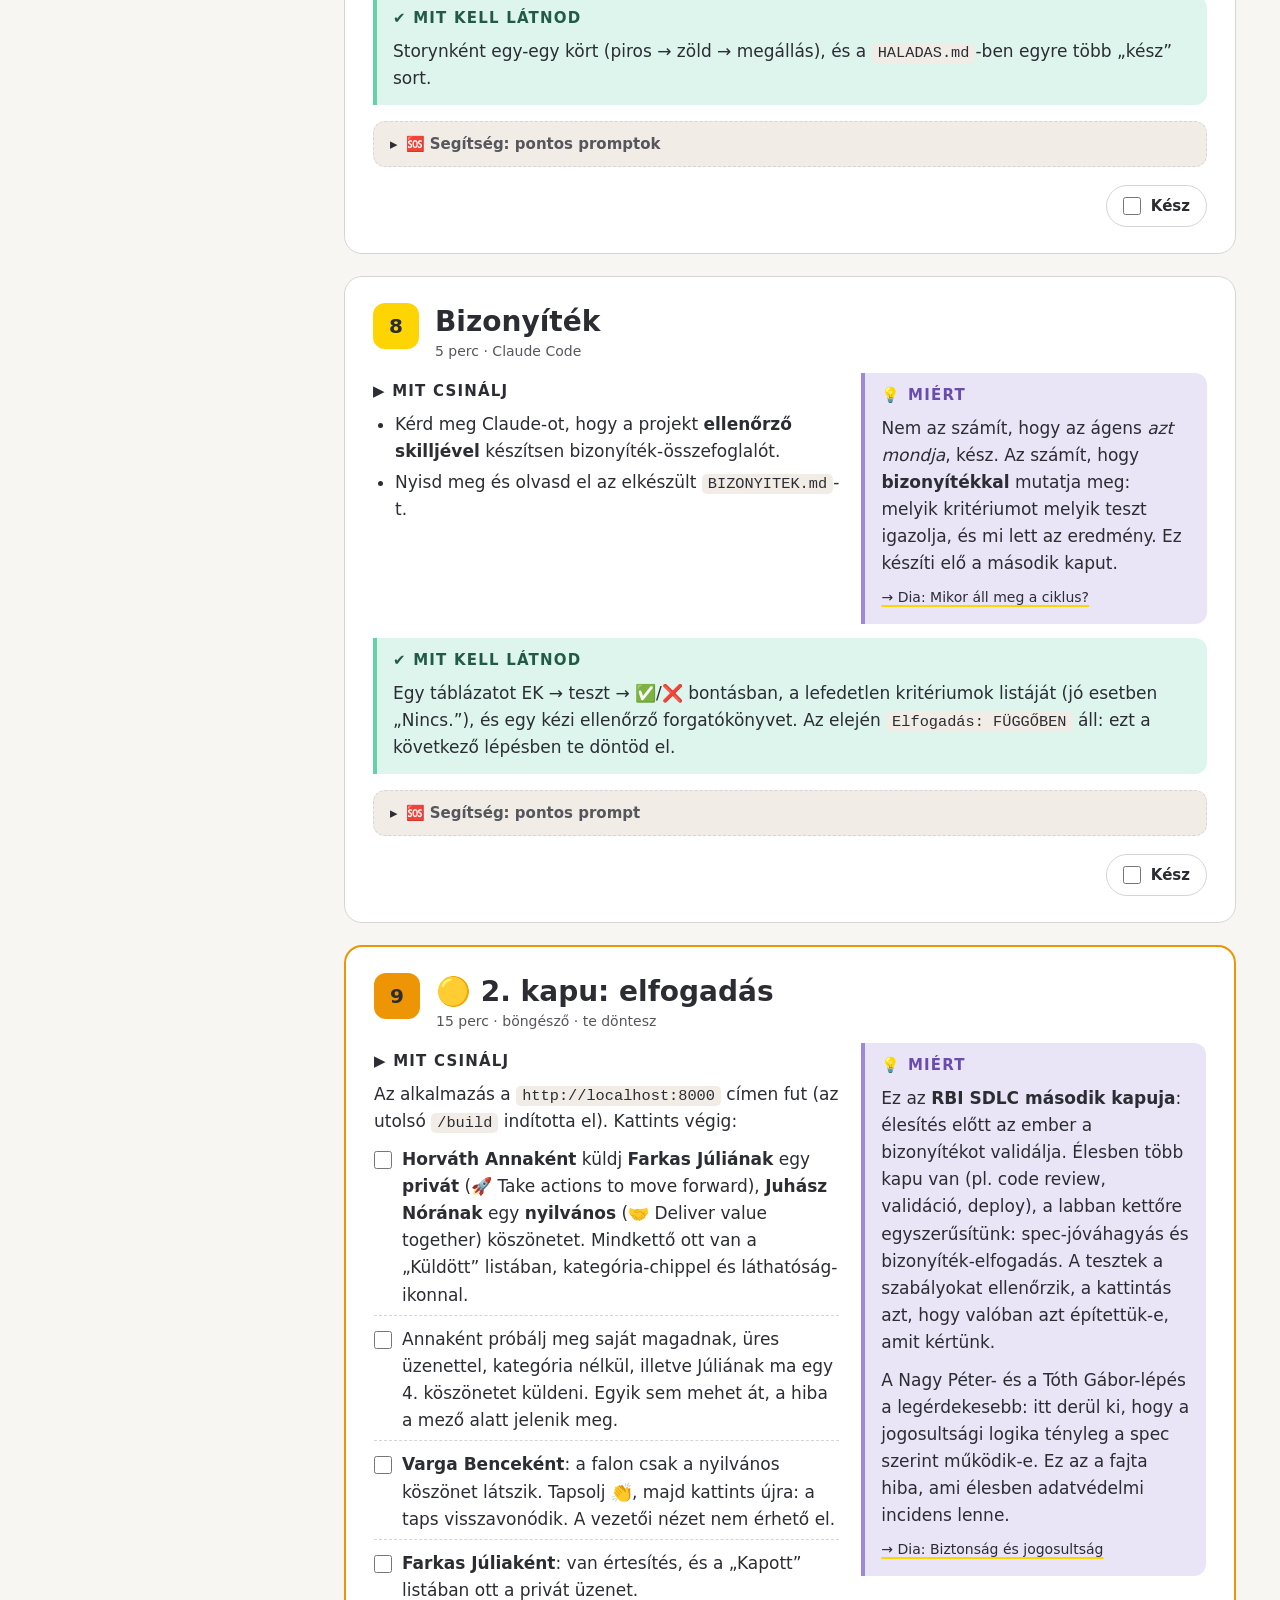
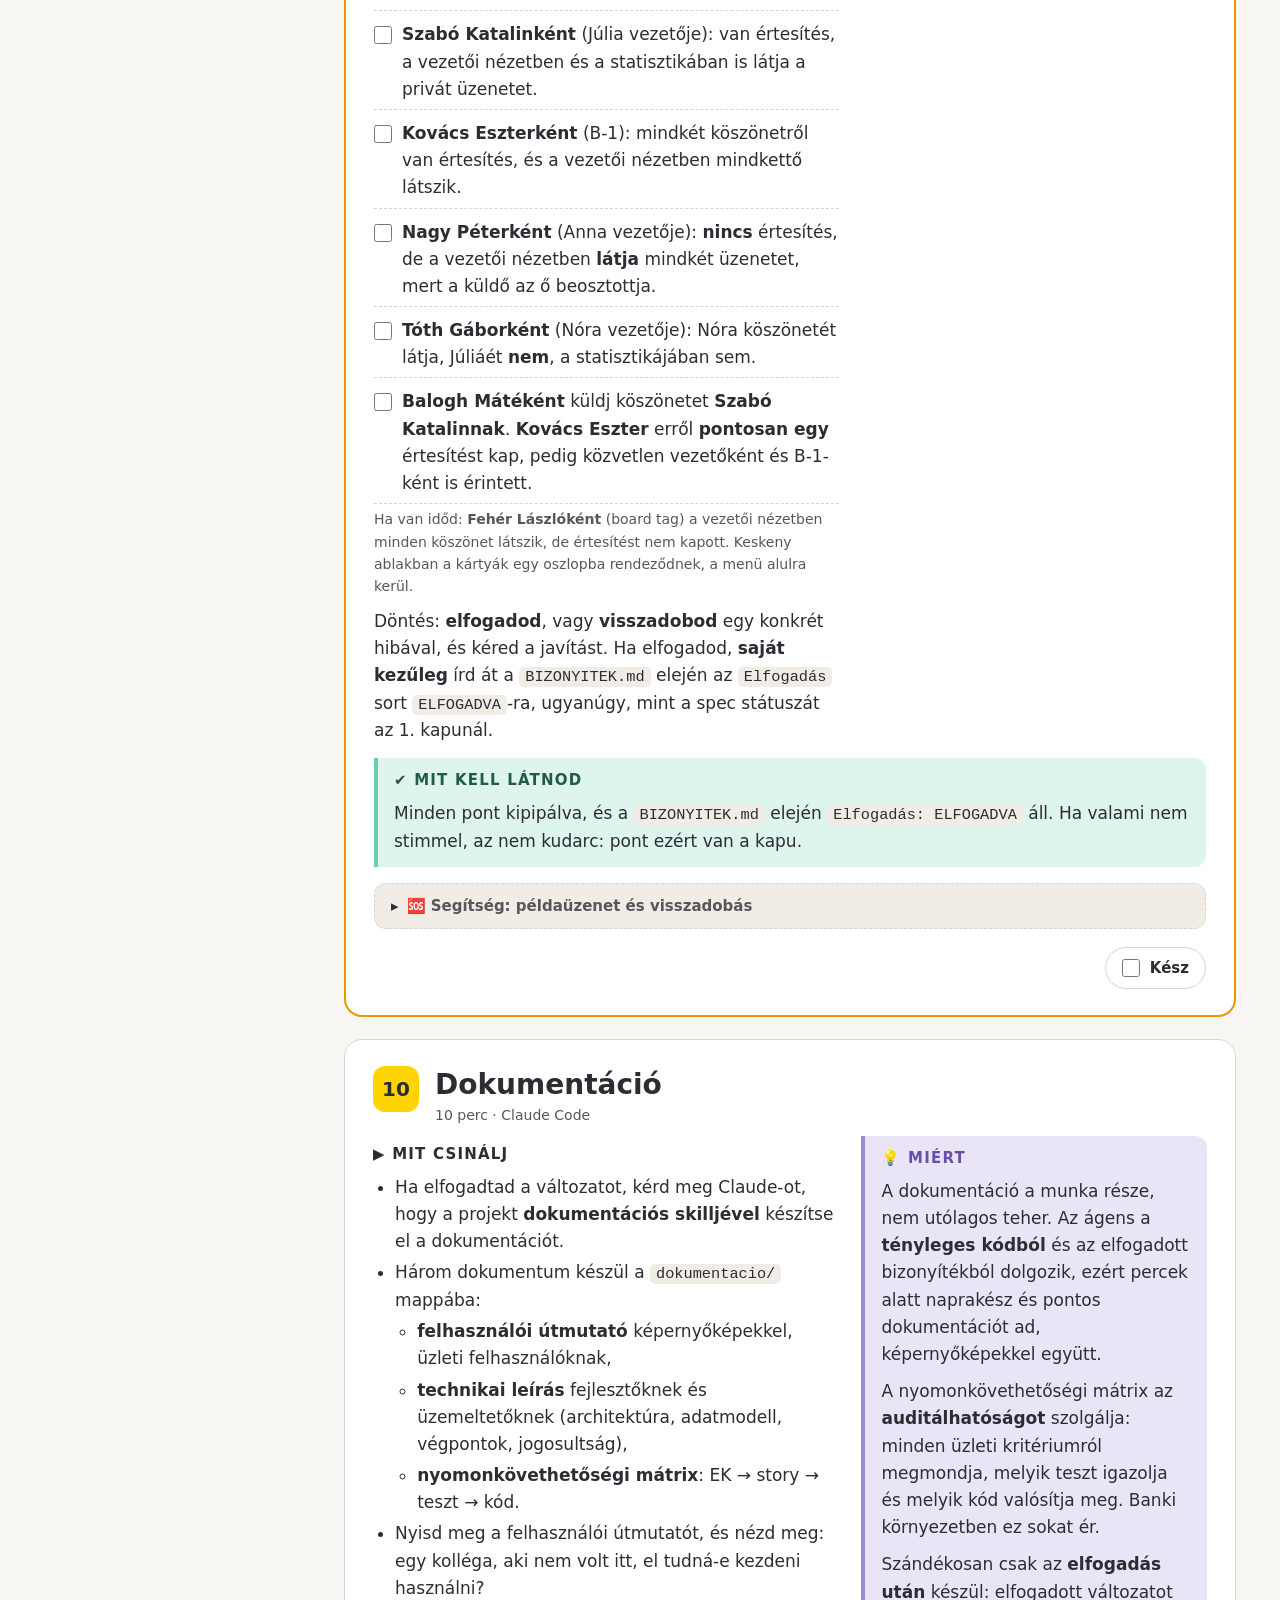
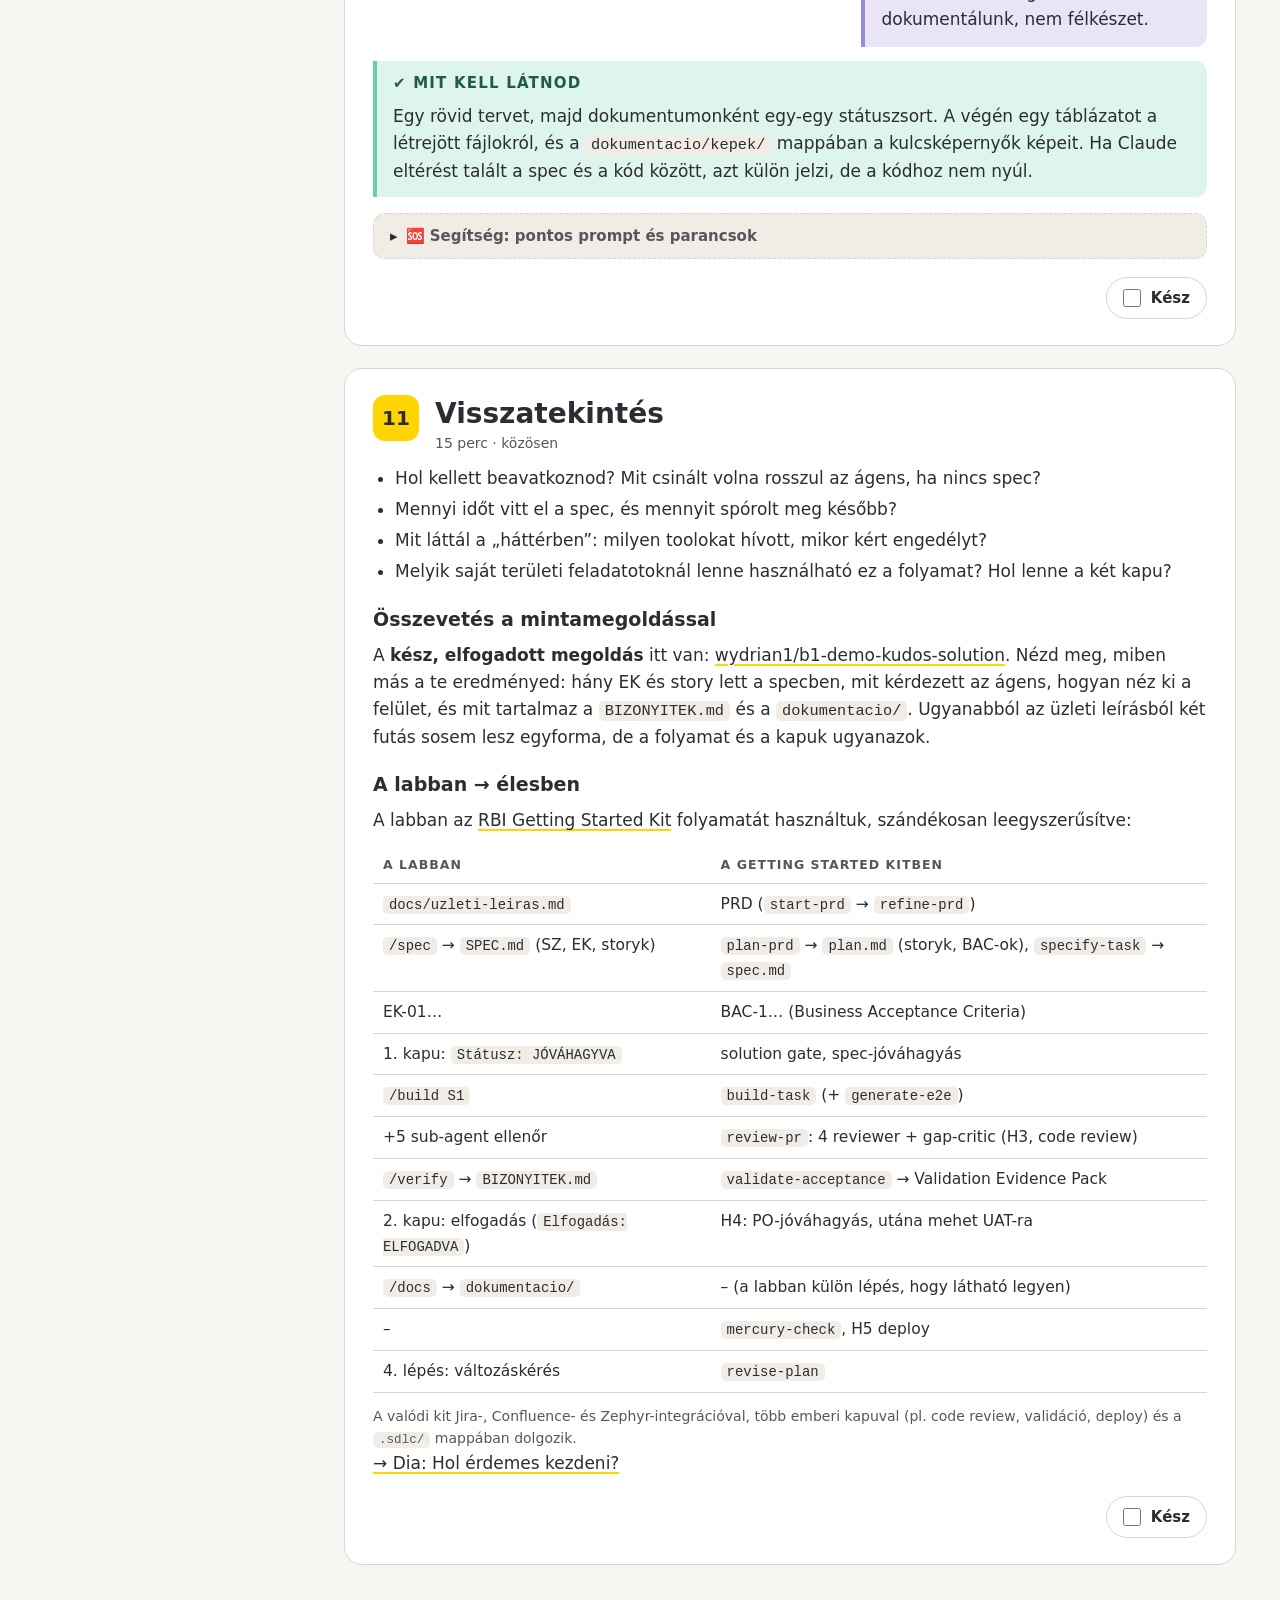
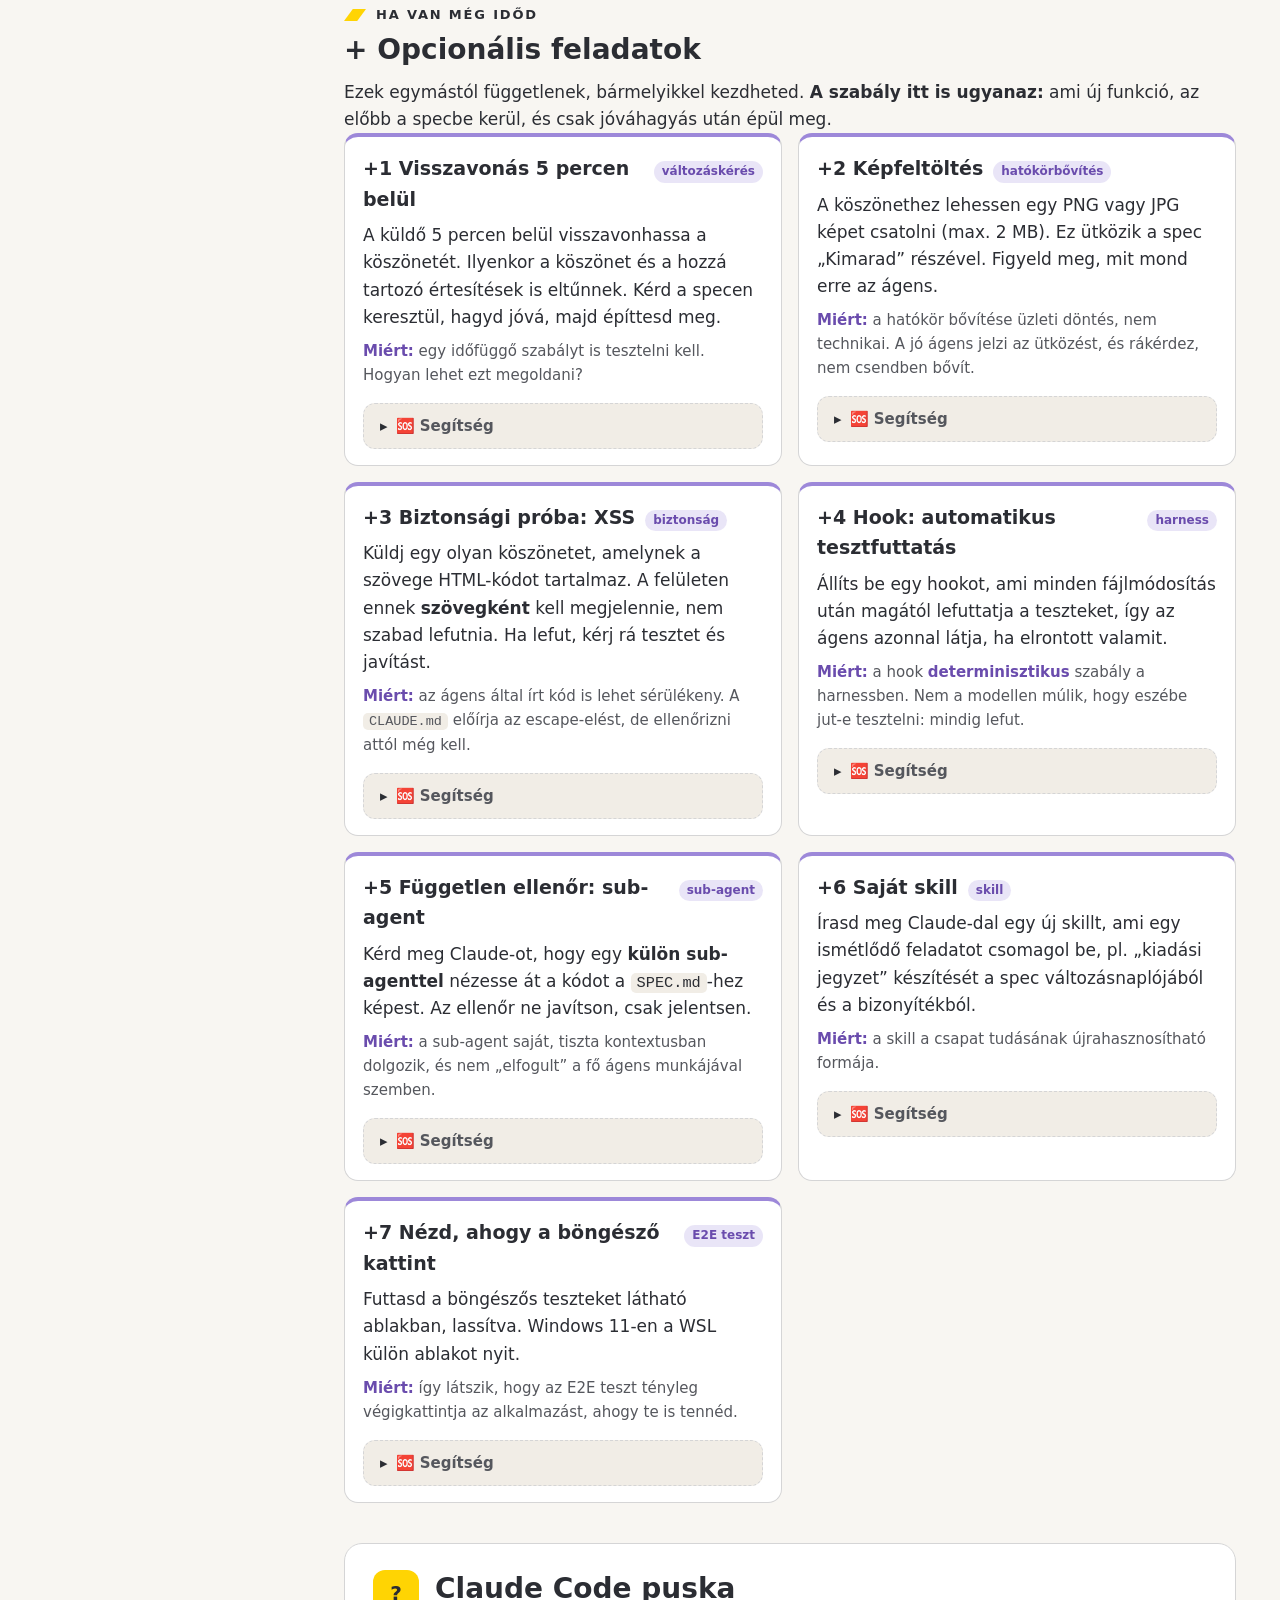
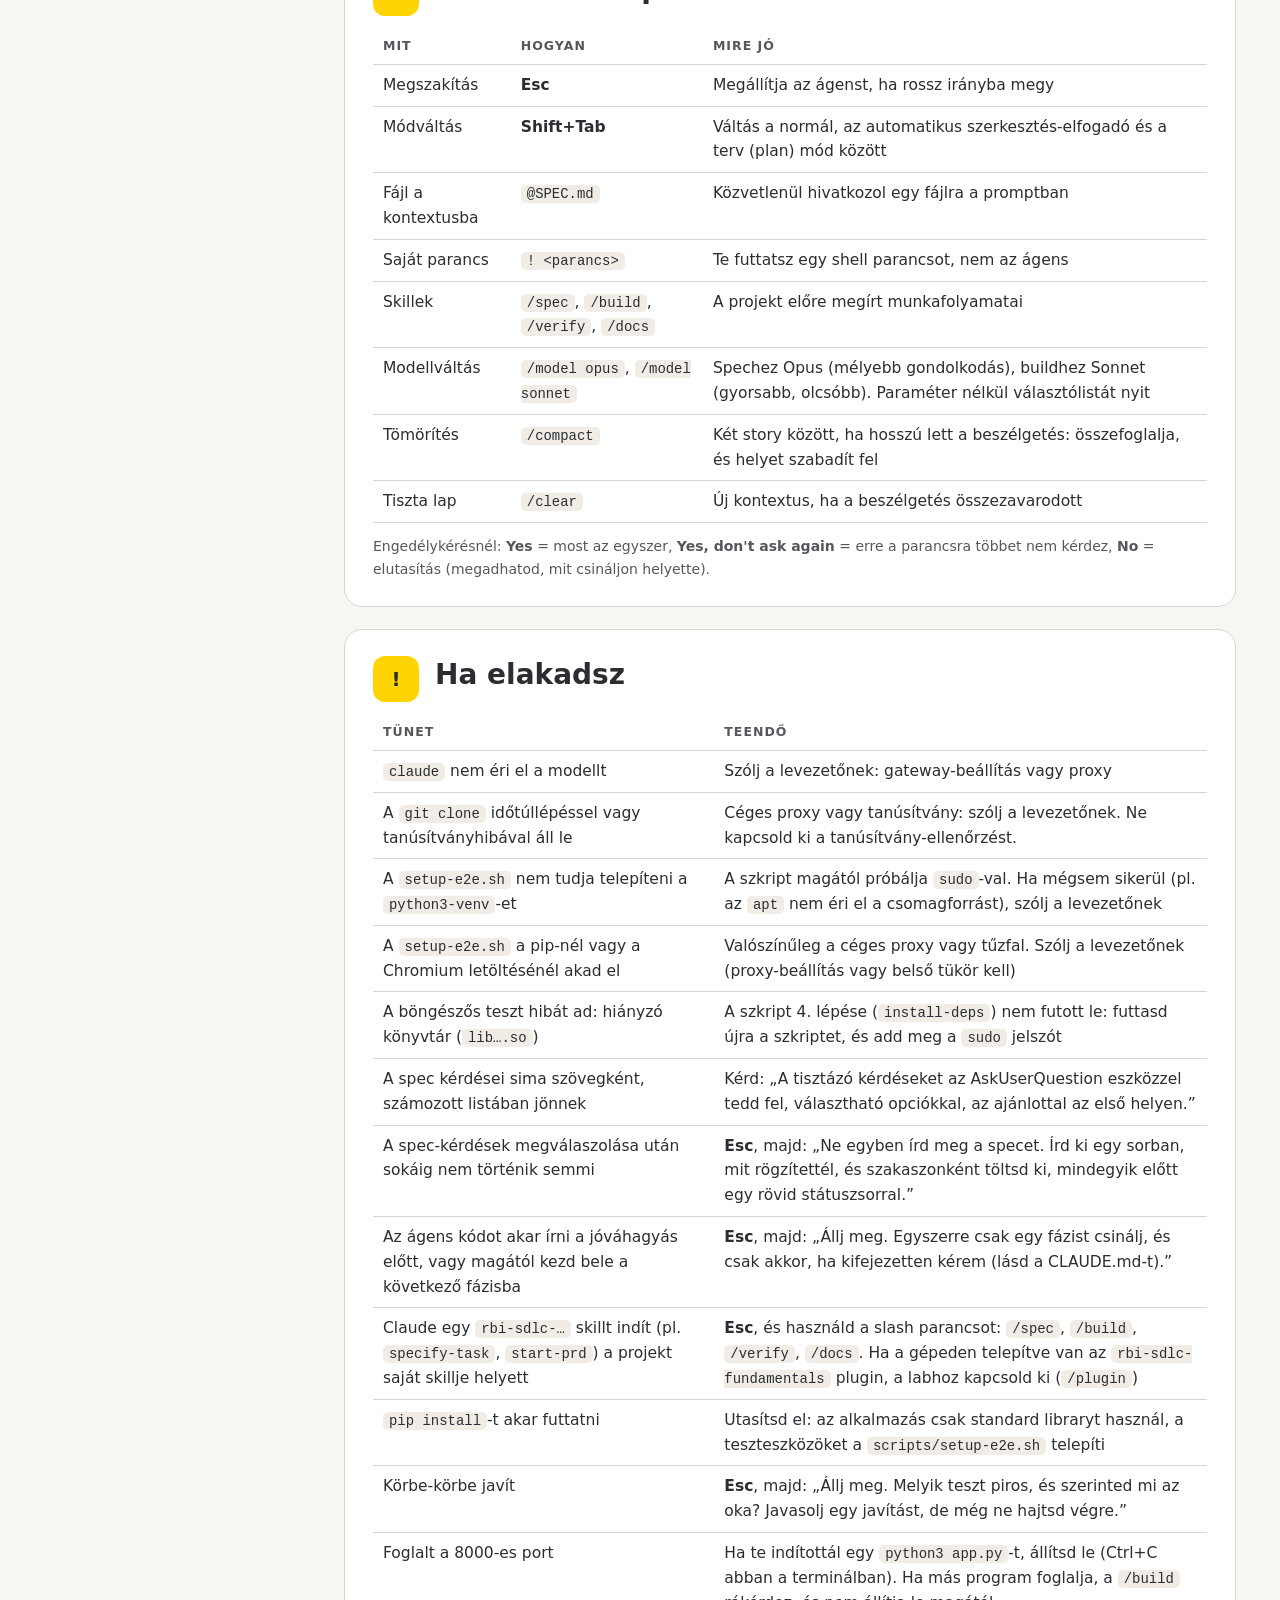
==== commit e1b5f243: "Lab guide: hivatkozás a mintamegoldásra, /docs a puskában Co-Authored-By: Claude Opus 5.5 <noreply@a" ====
--- a/lab/index.html
+++ b/lab/index.html
@@ -61,7 +61,7 @@
   <div class="grid">
     <div class="card y"><h3>Mit építünk?</h3><p>Köszönet küldése az IT-BSO Behavioral Anchorok szerinti kategóriával és privát vagy nyilvános láthatósággal, közös fal 👏 reakciókkal, kereshető saját listák, értesítések, vezetői nézet statisztikával. Mindez igényes, Raiffeisen-színekkel készült felületen.</p></div>
     <div class="card v"><h3>Miért így?</h3><p>Hogy élőben lásd, amiről délelőtt szó volt: a <code>CLAUDE.md</code>-t, a skilleket, az agentic loopot és az RBI SDLC két emberi kapuját.</p></div>
-    <div class="card a"><h3>Mi nem cél?</h3><p>Nem kell befejezned, és nem kell hibátlannak lennie. Az a cél, hogy megtapasztald a folyamatot, és lásd, hol kell az ember.</p></div>
+    <div class="card a"><h3>Mi nem cél?</h3><p>Nem kell befejezned, és nem kell hibátlannak lennie. Az a cél, hogy megtapasztald a folyamatot, és lásd, hol kell az ember. A végén megnézheted a kész mintamegoldást is.</p></div>
   </div>
 
   <h3>Hogyan használd ezt az oldalt?</h3>
@@ -450,6 +450,8 @@
     <li>Mit láttál a „háttérben”: milyen toolokat hívott, mikor kért engedélyt?</li>
     <li>Melyik saját területi feladatotoknál lenne használható ez a folyamat? Hol lenne a két kapu?</li>
   </ul>
+  <h3>Összevetés a mintamegoldással</h3>
+  <p>A <b>kész, elfogadott megoldás</b> itt van: <a href="https://github.com/wydrian1/b1-demo-kudos-solution">wydrian1/b1-demo-kudos-solution</a>. Nézd meg, miben más a te eredményed: hány EK és story lett a specben, mit kérdezett az ágens, hogyan néz ki a felület, és mit tartalmaz a <code>BIZONYITEK.md</code> és a <code>dokumentacio/</code>. Ugyanabból az üzleti leírásból két futás sosem lesz egyforma, de a folyamat és a kapuk ugyanazok.</p>
   <h3>A labban → élesben</h3>
   <p>A labban az <a href="https://code.rbi.tech/raiffeisen/RBI-Getting-Started-Kit">RBI Getting Started Kit</a> folyamatát használtuk, szándékosan leegyszerűsítve:</p>
   <table>
@@ -555,7 +557,7 @@
     <tr><td>Módváltás</td><td><b>Shift+Tab</b></td><td>Váltás a normál, az automatikus szerkesztés-elfogadó és a terv (plan) mód között</td></tr>
     <tr><td>Fájl a kontextusba</td><td><code>@SPEC.md</code></td><td>Közvetlenül hivatkozol egy fájlra a promptban</td></tr>
     <tr><td>Saját parancs</td><td><code>! &lt;parancs&gt;</code></td><td>Te futtatsz egy shell parancsot, nem az ágens</td></tr>
-    <tr><td>Skillek</td><td><code>/spec</code>, <code>/build</code>, <code>/verify</code></td><td>A projekt előre megírt munkafolyamatai</td></tr>
+    <tr><td>Skillek</td><td><code>/spec</code>, <code>/build</code>, <code>/verify</code>, <code>/docs</code></td><td>A projekt előre megírt munkafolyamatai</td></tr>
     <tr><td>Modellváltás</td><td><code>/model opus</code>, <code>/model sonnet</code></td><td>Spechez Opus (mélyebb gondolkodás), buildhez Sonnet (gyorsabb, olcsóbb). Paraméter nélkül választólistát nyit</td></tr>
     <tr><td>Tömörítés</td><td><code>/compact</code></td><td>Két story között, ha hosszú lett a beszélgetés: összefoglalja, és helyet szabadít fel</td></tr>
     <tr><td>Tiszta lap</td><td><code>/clear</code></td><td>Új kontextus, ha a beszélgetés összezavarodott</td></tr>
@@ -575,17 +577,18 @@
     <tr><td>A spec kérdései sima szövegként, számozott listában jönnek</td><td>Kérd: „A tisztázó kérdéseket az AskUserQuestion eszközzel tedd fel, választható opciókkal, az ajánlottal az első helyen.”</td></tr>
     <tr><td>A spec-kérdések megválaszolása után sokáig nem történik semmi</td><td><b>Esc</b>, majd: „Ne egyben írd meg a specet. Írd ki egy sorban, mit rögzítettél, és szakaszonként töltsd ki, mindegyik előtt egy rövid státuszsorral.”</td></tr>
     <tr><td>Az ágens kódot akar írni a jóváhagyás előtt, vagy magától kezd bele a következő fázisba</td><td><b>Esc</b>, majd: „Állj meg. Egyszerre csak egy fázist csinálj, és csak akkor, ha kifejezetten kérem (lásd a CLAUDE.md-t).”</td></tr>
-    <tr><td>Claude egy <code>rbi-sdlc-…</code> skillt indít (pl. <code>specify-task</code>, <code>start-prd</code>) a projekt saját skillje helyett</td><td><b>Esc</b>, és használd a slash parancsot: <code>/spec</code>, <code>/build</code>, <code>/verify</code>. Ha a gépeden telepítve van az <code>rbi-sdlc-fundamentals</code> plugin, a labhoz kapcsold ki (<code>/plugin</code>)</td></tr>
+    <tr><td>Claude egy <code>rbi-sdlc-…</code> skillt indít (pl. <code>specify-task</code>, <code>start-prd</code>) a projekt saját skillje helyett</td><td><b>Esc</b>, és használd a slash parancsot: <code>/spec</code>, <code>/build</code>, <code>/verify</code>, <code>/docs</code>. Ha a gépeden telepítve van az <code>rbi-sdlc-fundamentals</code> plugin, a labhoz kapcsold ki (<code>/plugin</code>)</td></tr>
     <tr><td><code>pip install</code>-t akar futtatni</td><td>Utasítsd el: az alkalmazás csak standard libraryt használ, a teszteszközöket a <code>scripts/setup-e2e.sh</code> telepíti</td></tr>
     <tr><td>Körbe-körbe javít</td><td><b>Esc</b>, majd: „Állj meg. Melyik teszt piros, és szerinted mi az oka? Javasolj egy javítást, de még ne hajtsd végre.”</td></tr>
     <tr><td>Foglalt a 8000-es port</td><td>Ha te indítottál egy <code>python3 app.py</code>-t, állítsd le (Ctrl+C abban a terminálban). Ha más program foglalja, a <code>/build</code> rákérdez, és nem állítja le magától</td></tr>
     <tr><td>Elakadtál a spec-lépésnél</td><td>Kérj a levezetőtől tartalék <code>SPEC.md</code>-t, és hagyd jóvá te magad</td></tr>
+    <tr><td>Kifutottál az időből, vagy látni szeretnéd, hova lehet eljutni</td><td>Nézd meg a kész mintamegoldást: <a href="https://github.com/wydrian1/b1-demo-kudos-solution">wydrian1/b1-demo-kudos-solution</a> (spec, storyk, kód, tesztek, bizonyíték, dokumentáció)</td></tr>
     <tr><td>Túl hosszú, zavaros lett a beszélgetés</td><td><code>/compact</code>, vagy <code>/clear</code> és a következő lépés promptja újra (a „Segítség” dobozból)</td></tr>
   </table>
 </section>
 
 <footer>
-  <p>Kapcsolódó előadás: <a href="../">AI alapok B-1 vezetőknek</a> · A gyakorló repó: <a href="https://github.com/wydrian1/b1-demo-kudos">wydrian1/b1-demo-kudos</a></p>
+  <p>Kapcsolódó előadás: <a href="../">AI alapok B-1 vezetőknek</a> · A gyakorló repó: <a href="https://github.com/wydrian1/b1-demo-kudos">wydrian1/b1-demo-kudos</a> · A mintamegoldás: <a href="https://github.com/wydrian1/b1-demo-kudos-solution">wydrian1/b1-demo-kudos-solution</a></p>
 </footer>
 </main>
 </div>
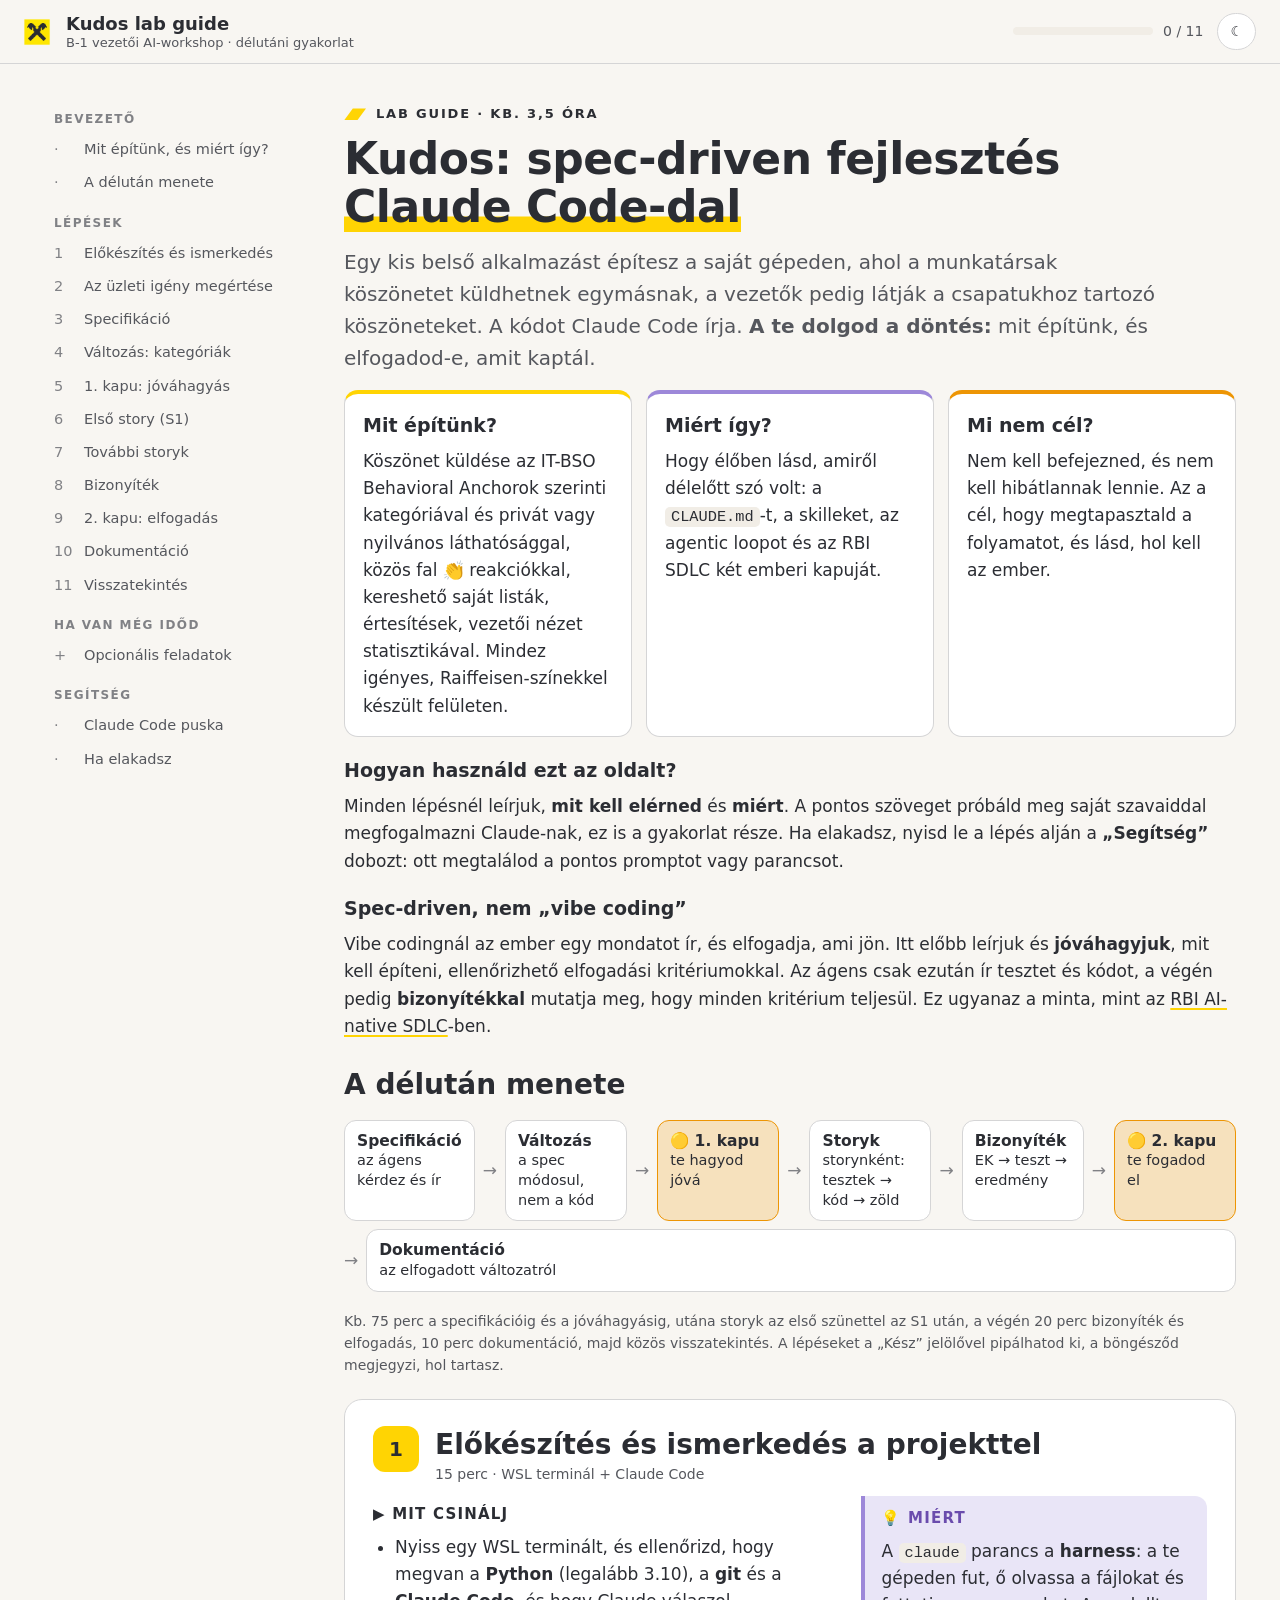
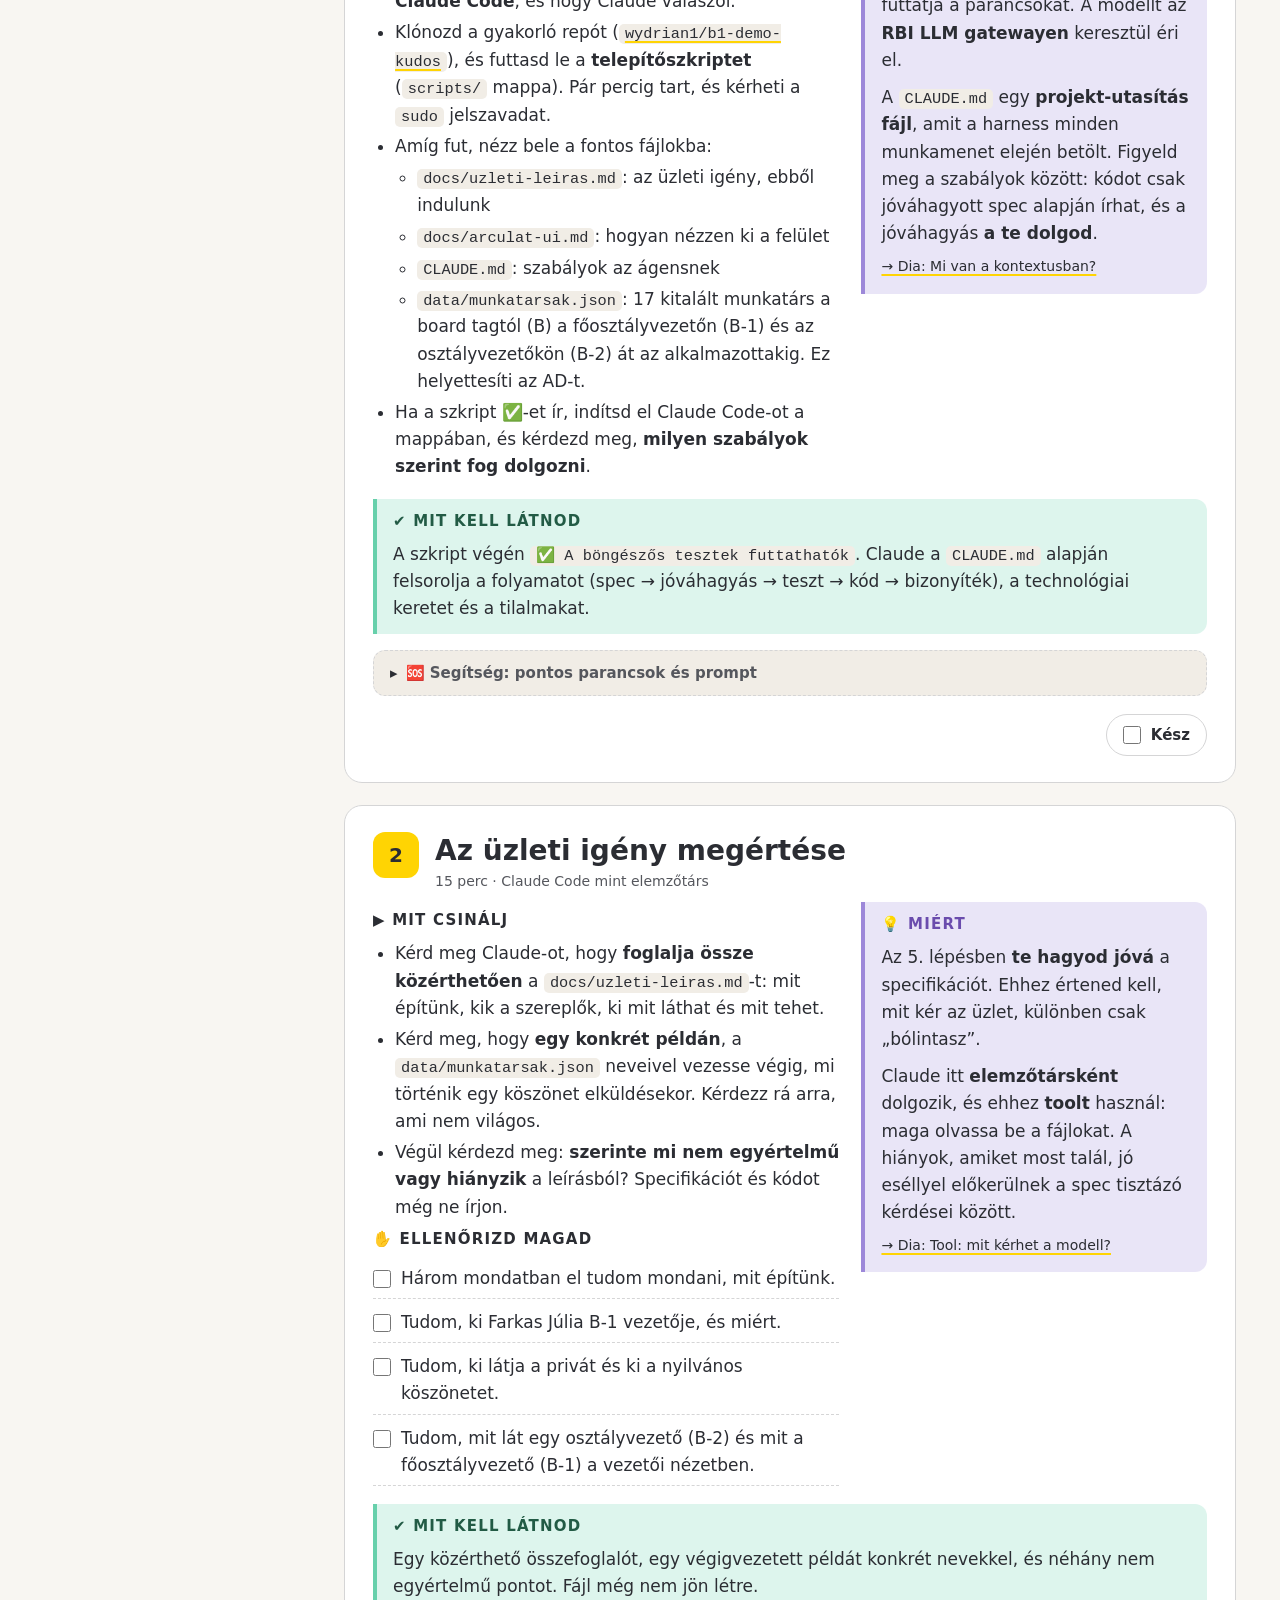
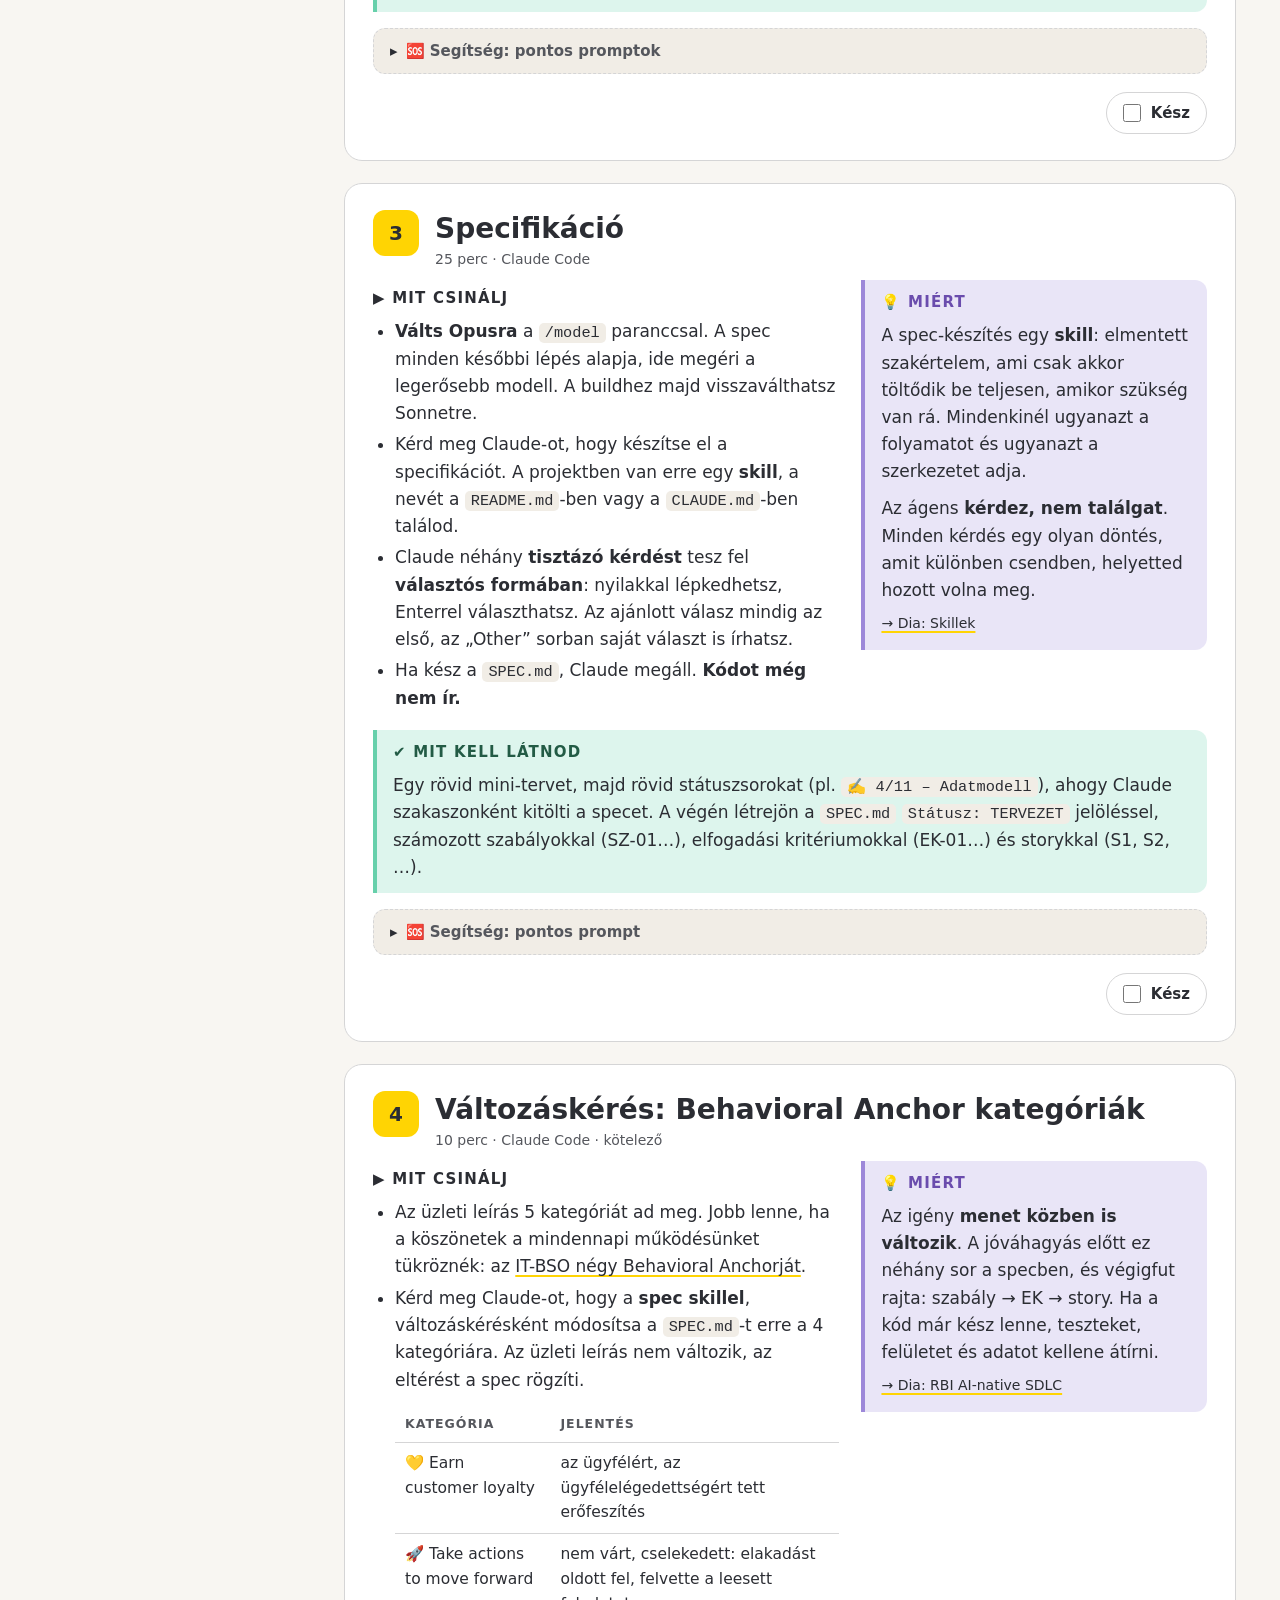
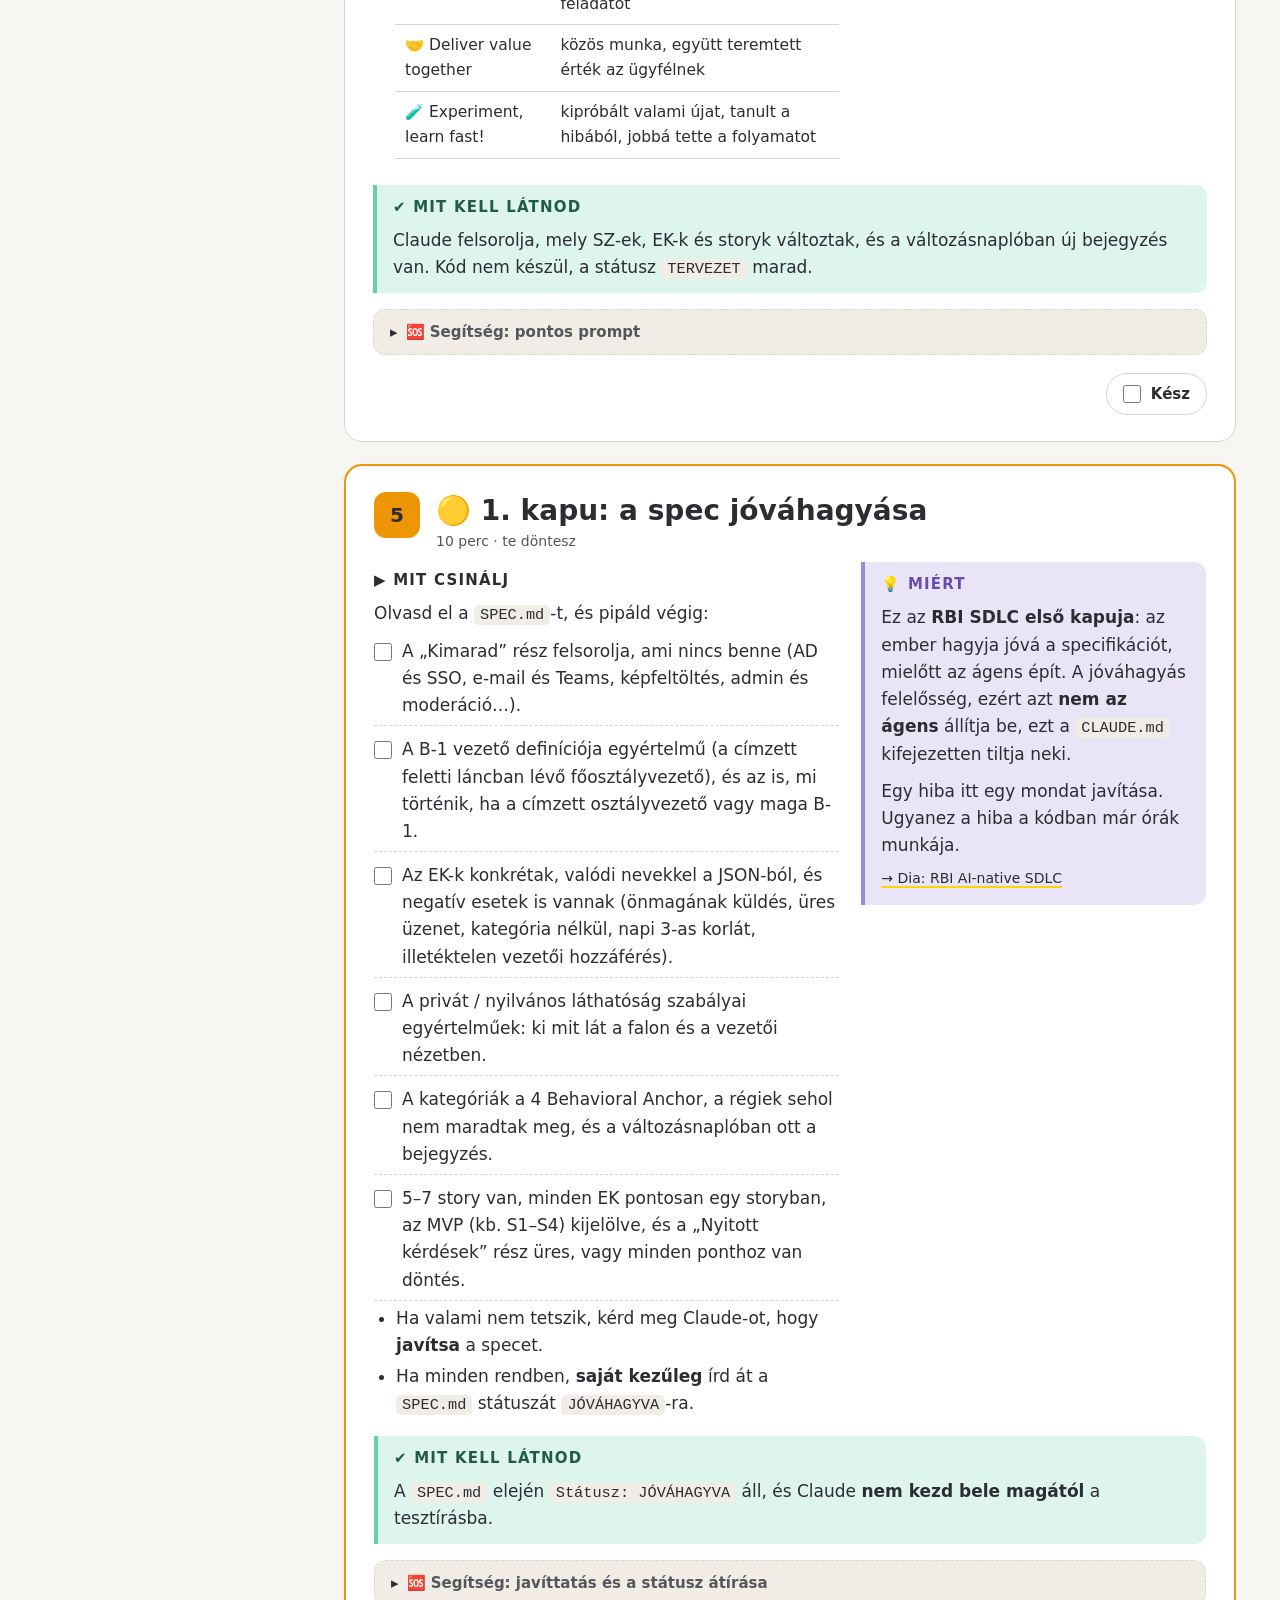
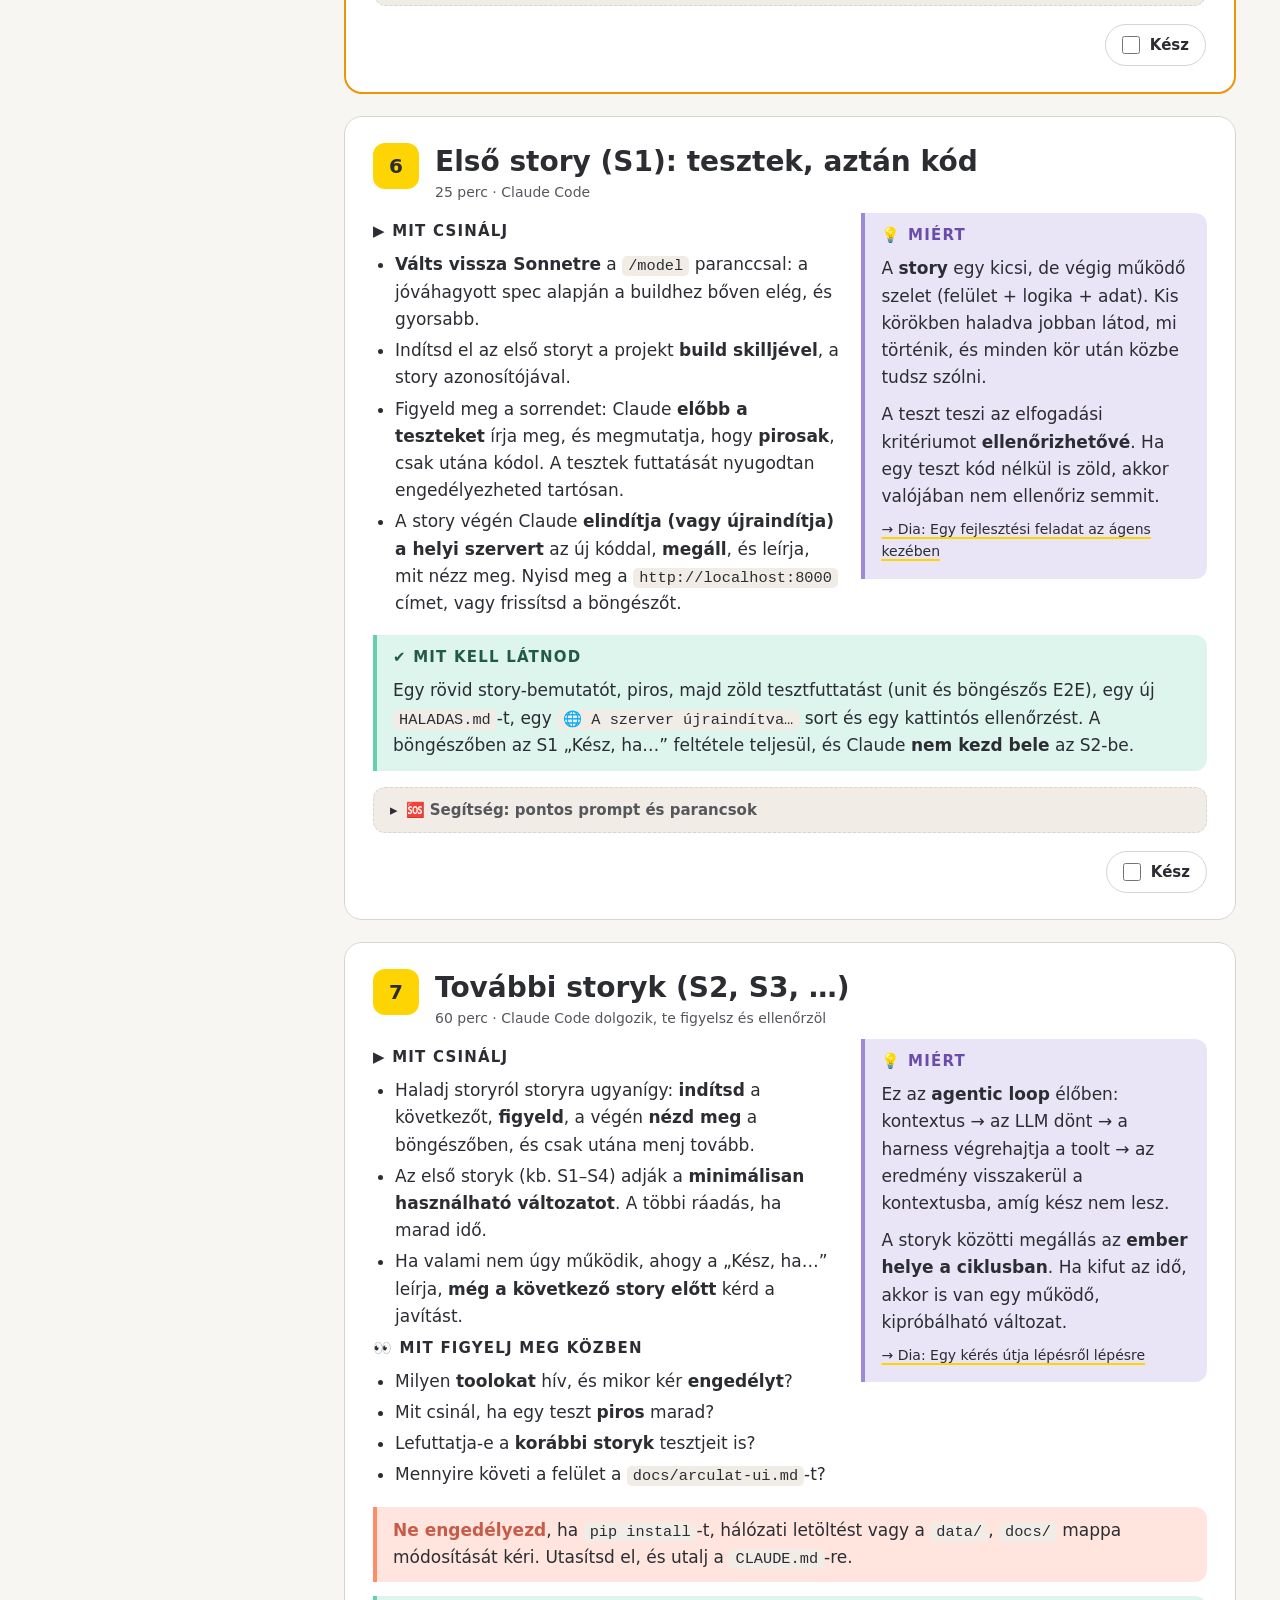
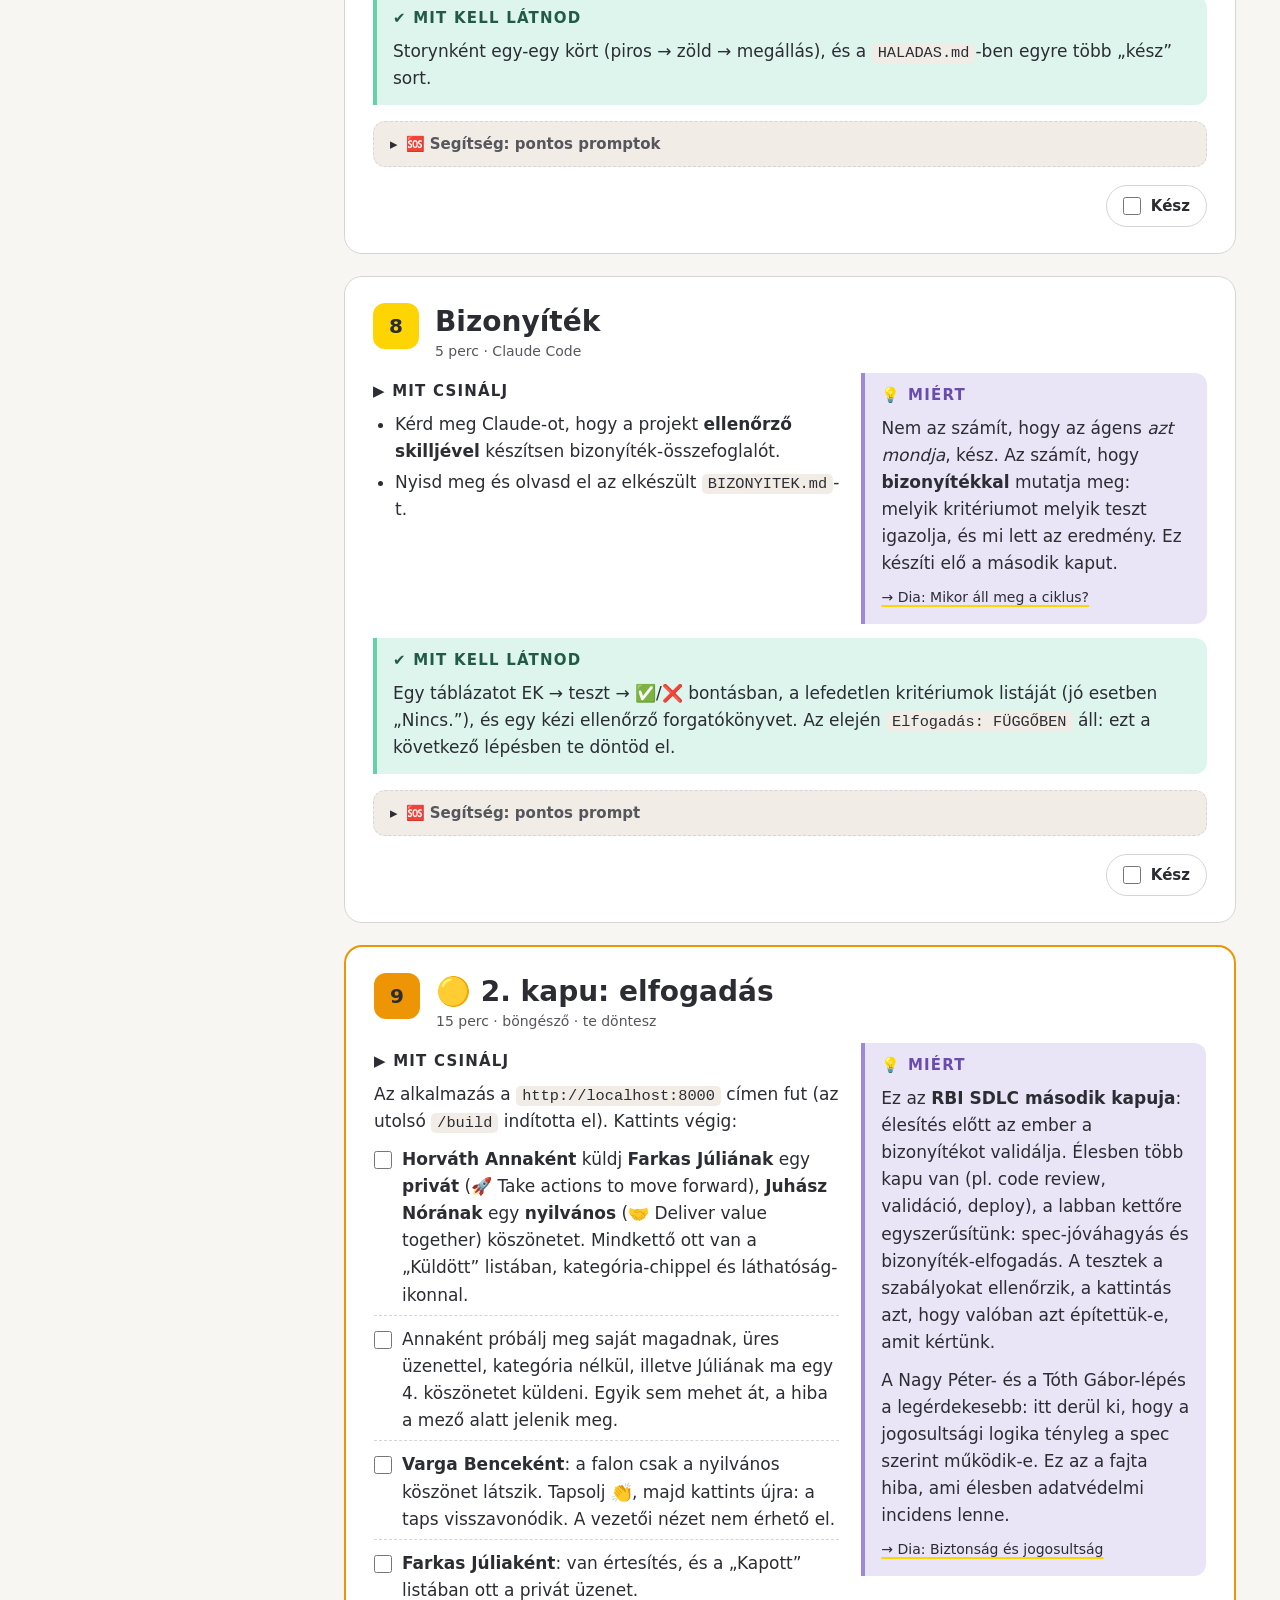
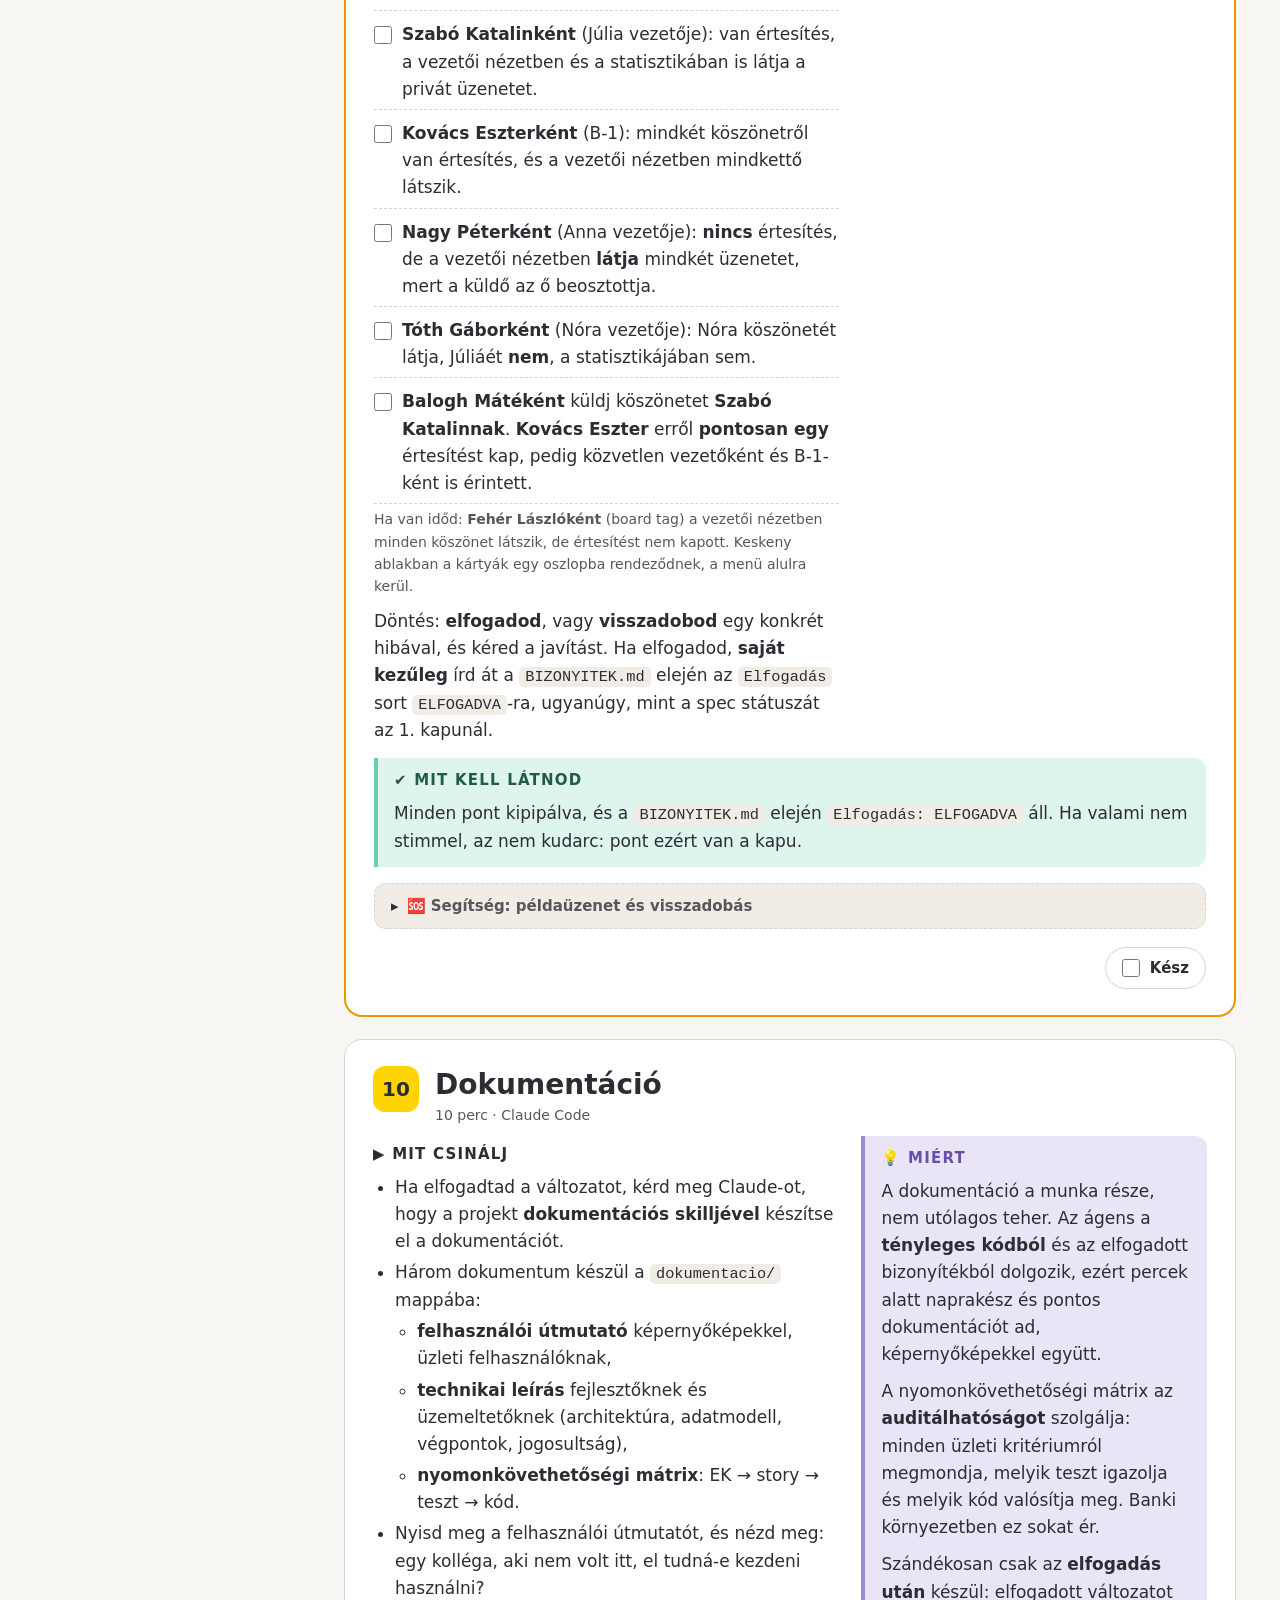
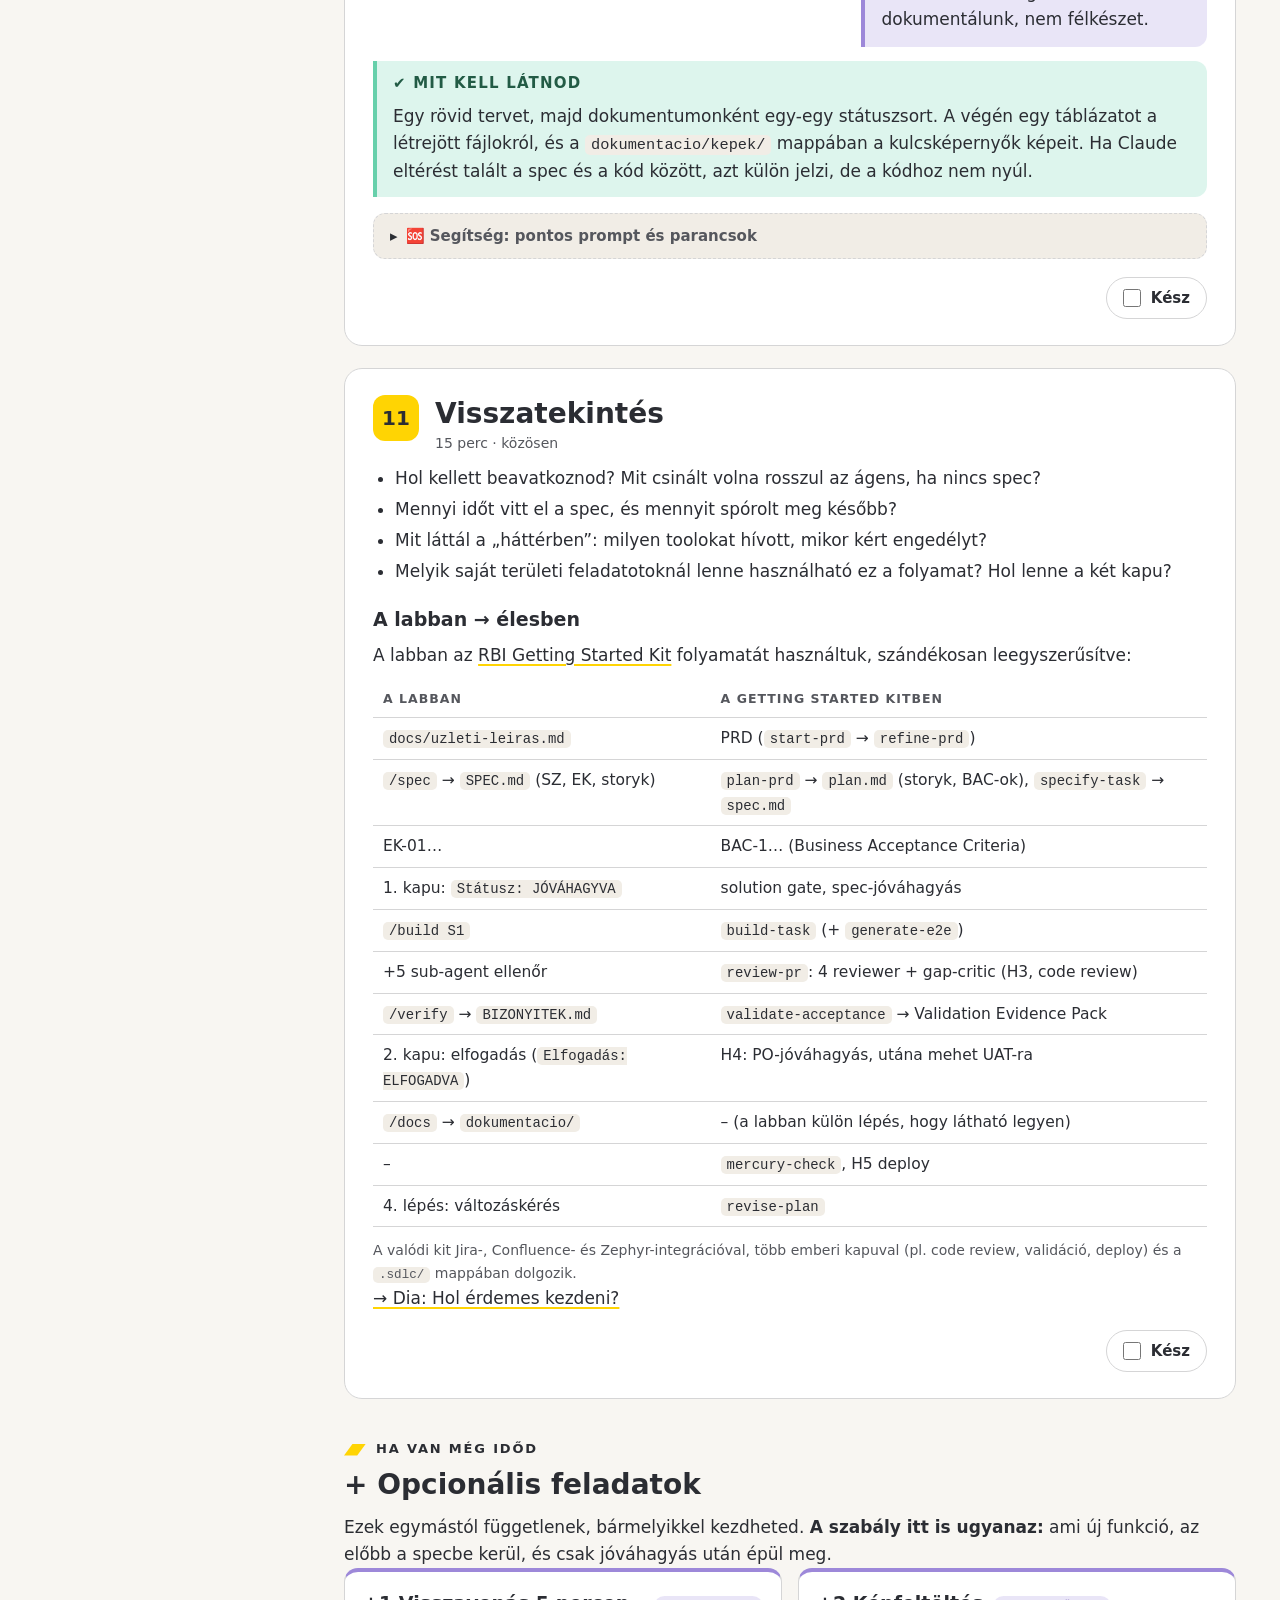
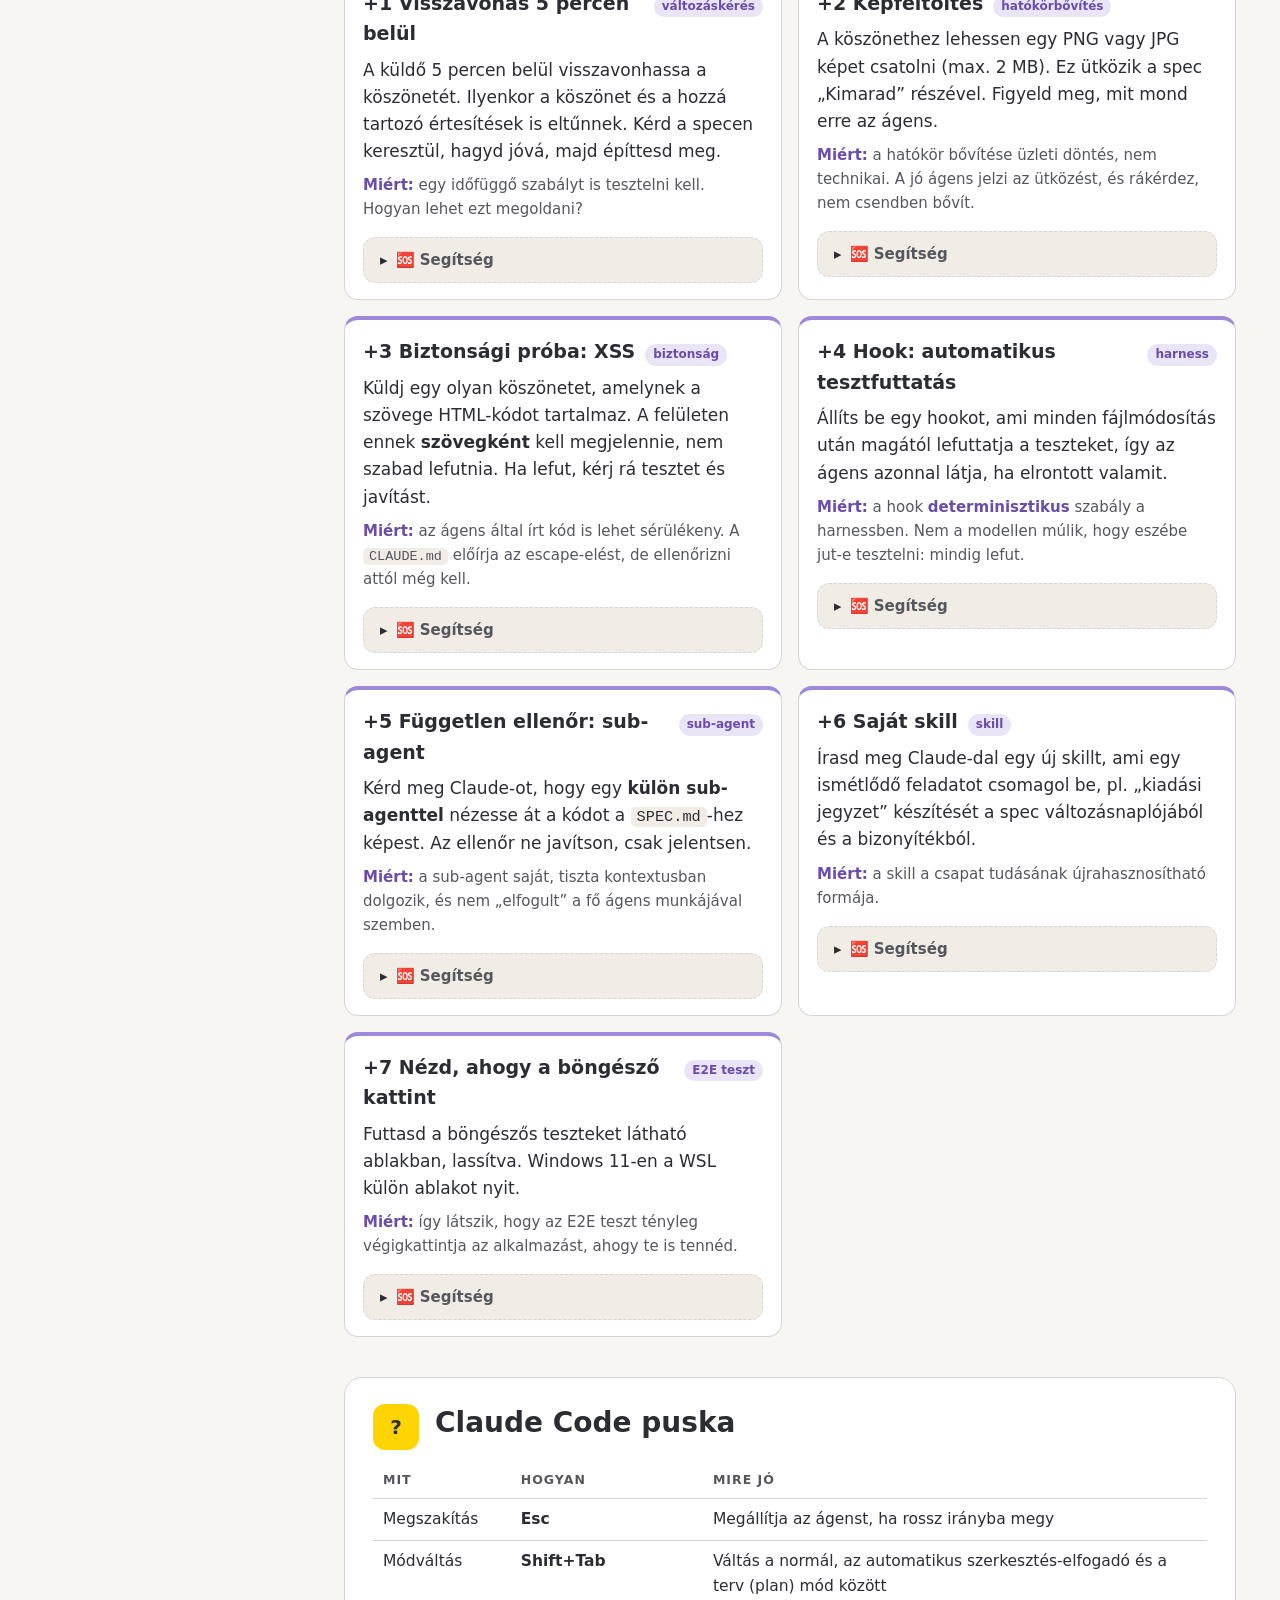
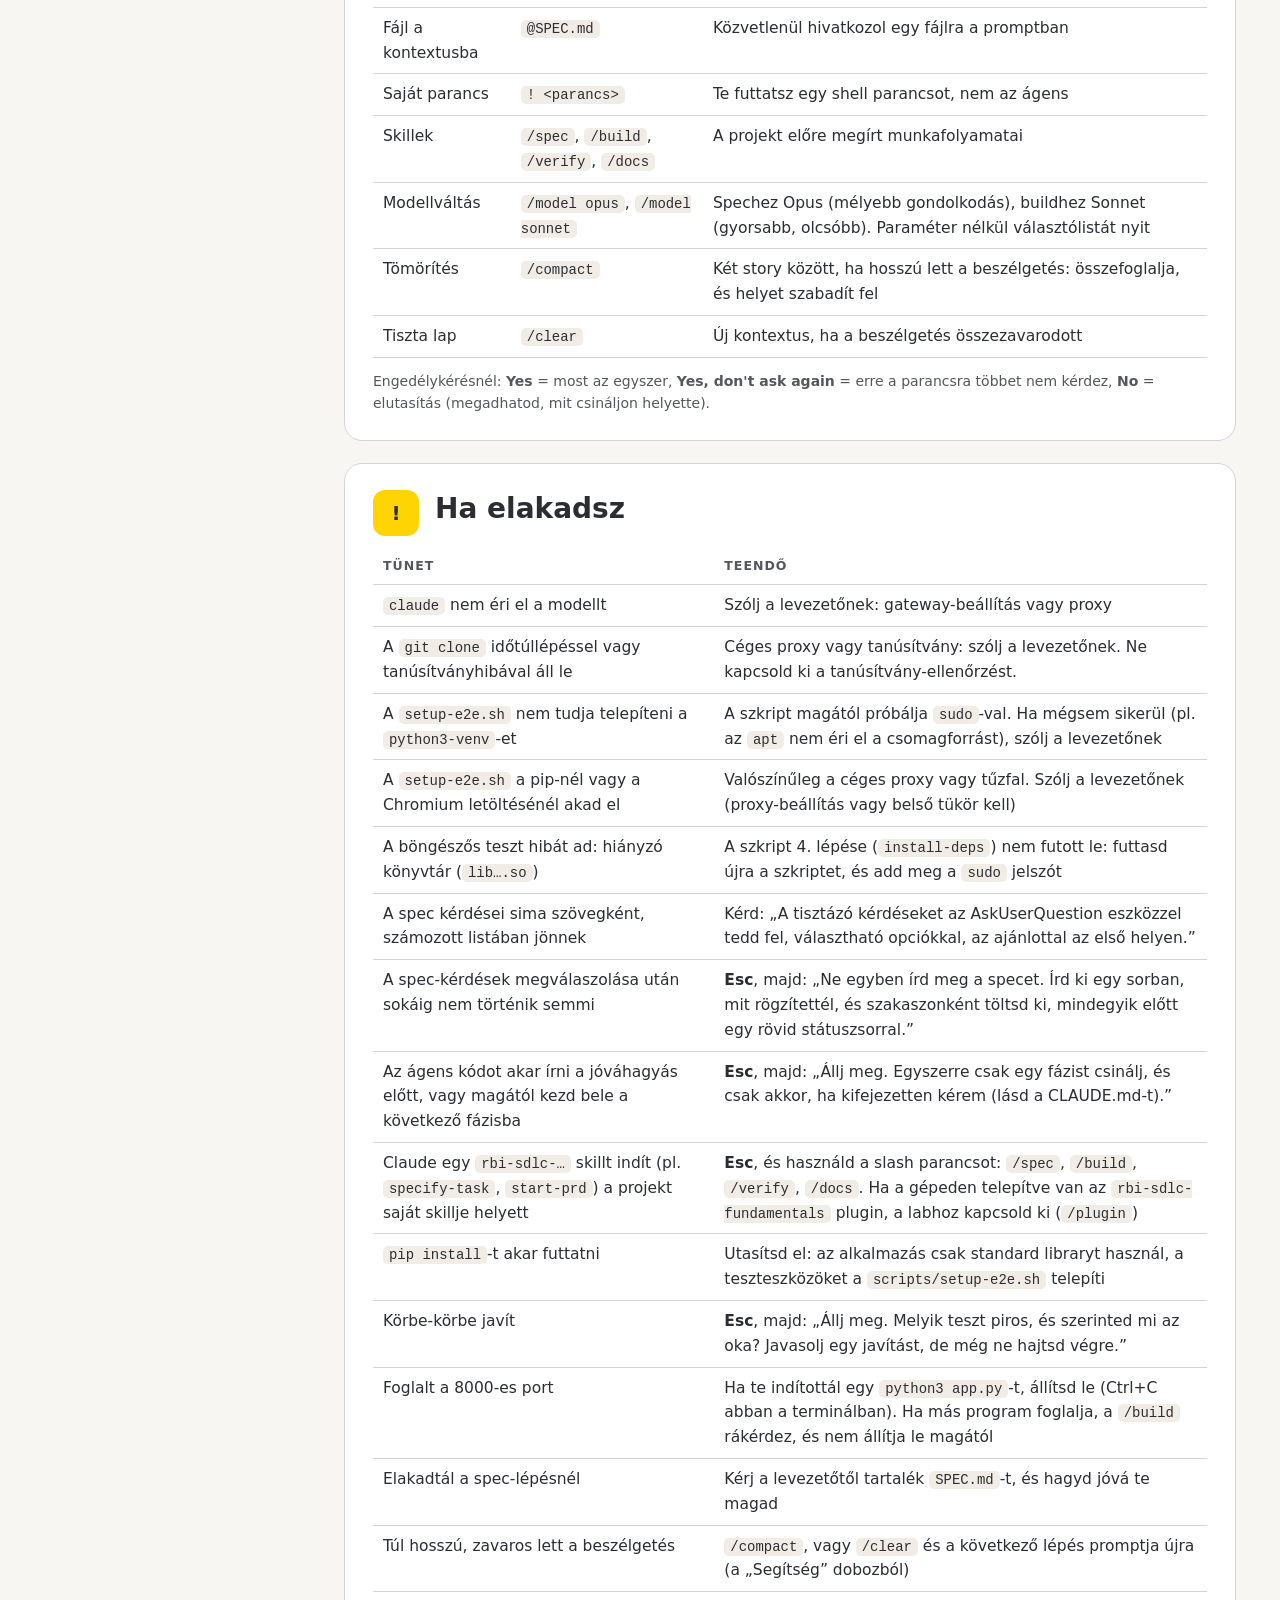
==== commit 18f07b2f: "Lab guide: a mintamegoldás említése kivéve (csak végső megoldás) Co-Authored-By: Claude Opus 5.5 <no" ====
--- a/lab/index.html
+++ b/lab/index.html
@@ -61,7 +61,7 @@
   <div class="grid">
     <div class="card y"><h3>Mit építünk?</h3><p>Köszönet küldése az IT-BSO Behavioral Anchorok szerinti kategóriával és privát vagy nyilvános láthatósággal, közös fal 👏 reakciókkal, kereshető saját listák, értesítések, vezetői nézet statisztikával. Mindez igényes, Raiffeisen-színekkel készült felületen.</p></div>
     <div class="card v"><h3>Miért így?</h3><p>Hogy élőben lásd, amiről délelőtt szó volt: a <code>CLAUDE.md</code>-t, a skilleket, az agentic loopot és az RBI SDLC két emberi kapuját.</p></div>
-    <div class="card a"><h3>Mi nem cél?</h3><p>Nem kell befejezned, és nem kell hibátlannak lennie. Az a cél, hogy megtapasztald a folyamatot, és lásd, hol kell az ember. A végén megnézheted a kész mintamegoldást is.</p></div>
+    <div class="card a"><h3>Mi nem cél?</h3><p>Nem kell befejezned, és nem kell hibátlannak lennie. Az a cél, hogy megtapasztald a folyamatot, és lásd, hol kell az ember.</p></div>
   </div>
 
   <h3>Hogyan használd ezt az oldalt?</h3>
@@ -450,8 +450,6 @@
     <li>Mit láttál a „háttérben”: milyen toolokat hívott, mikor kért engedélyt?</li>
     <li>Melyik saját területi feladatotoknál lenne használható ez a folyamat? Hol lenne a két kapu?</li>
   </ul>
-  <h3>Összevetés a mintamegoldással</h3>
-  <p>A <b>kész, elfogadott megoldás</b> itt van: <a href="https://github.com/wydrian1/b1-demo-kudos-solution">wydrian1/b1-demo-kudos-solution</a>. Nézd meg, miben más a te eredményed: hány EK és story lett a specben, mit kérdezett az ágens, hogyan néz ki a felület, és mit tartalmaz a <code>BIZONYITEK.md</code> és a <code>dokumentacio/</code>. Ugyanabból az üzleti leírásból két futás sosem lesz egyforma, de a folyamat és a kapuk ugyanazok.</p>
   <h3>A labban → élesben</h3>
   <p>A labban az <a href="https://code.rbi.tech/raiffeisen/RBI-Getting-Started-Kit">RBI Getting Started Kit</a> folyamatát használtuk, szándékosan leegyszerűsítve:</p>
   <table>
@@ -582,13 +580,12 @@
     <tr><td>Körbe-körbe javít</td><td><b>Esc</b>, majd: „Állj meg. Melyik teszt piros, és szerinted mi az oka? Javasolj egy javítást, de még ne hajtsd végre.”</td></tr>
     <tr><td>Foglalt a 8000-es port</td><td>Ha te indítottál egy <code>python3 app.py</code>-t, állítsd le (Ctrl+C abban a terminálban). Ha más program foglalja, a <code>/build</code> rákérdez, és nem állítja le magától</td></tr>
     <tr><td>Elakadtál a spec-lépésnél</td><td>Kérj a levezetőtől tartalék <code>SPEC.md</code>-t, és hagyd jóvá te magad</td></tr>
-    <tr><td>Kifutottál az időből, vagy látni szeretnéd, hova lehet eljutni</td><td>Nézd meg a kész mintamegoldást: <a href="https://github.com/wydrian1/b1-demo-kudos-solution">wydrian1/b1-demo-kudos-solution</a> (spec, storyk, kód, tesztek, bizonyíték, dokumentáció)</td></tr>
     <tr><td>Túl hosszú, zavaros lett a beszélgetés</td><td><code>/compact</code>, vagy <code>/clear</code> és a következő lépés promptja újra (a „Segítség” dobozból)</td></tr>
   </table>
 </section>
 
 <footer>
-  <p>Kapcsolódó előadás: <a href="../">AI alapok B-1 vezetőknek</a> · A gyakorló repó: <a href="https://github.com/wydrian1/b1-demo-kudos">wydrian1/b1-demo-kudos</a> · A mintamegoldás: <a href="https://github.com/wydrian1/b1-demo-kudos-solution">wydrian1/b1-demo-kudos-solution</a></p>
+  <p>Kapcsolódó előadás: <a href="../">AI alapok B-1 vezetőknek</a> · A gyakorló repó: <a href="https://github.com/wydrian1/b1-demo-kudos">wydrian1/b1-demo-kudos</a></p>
 </footer>
 </main>
 </div>
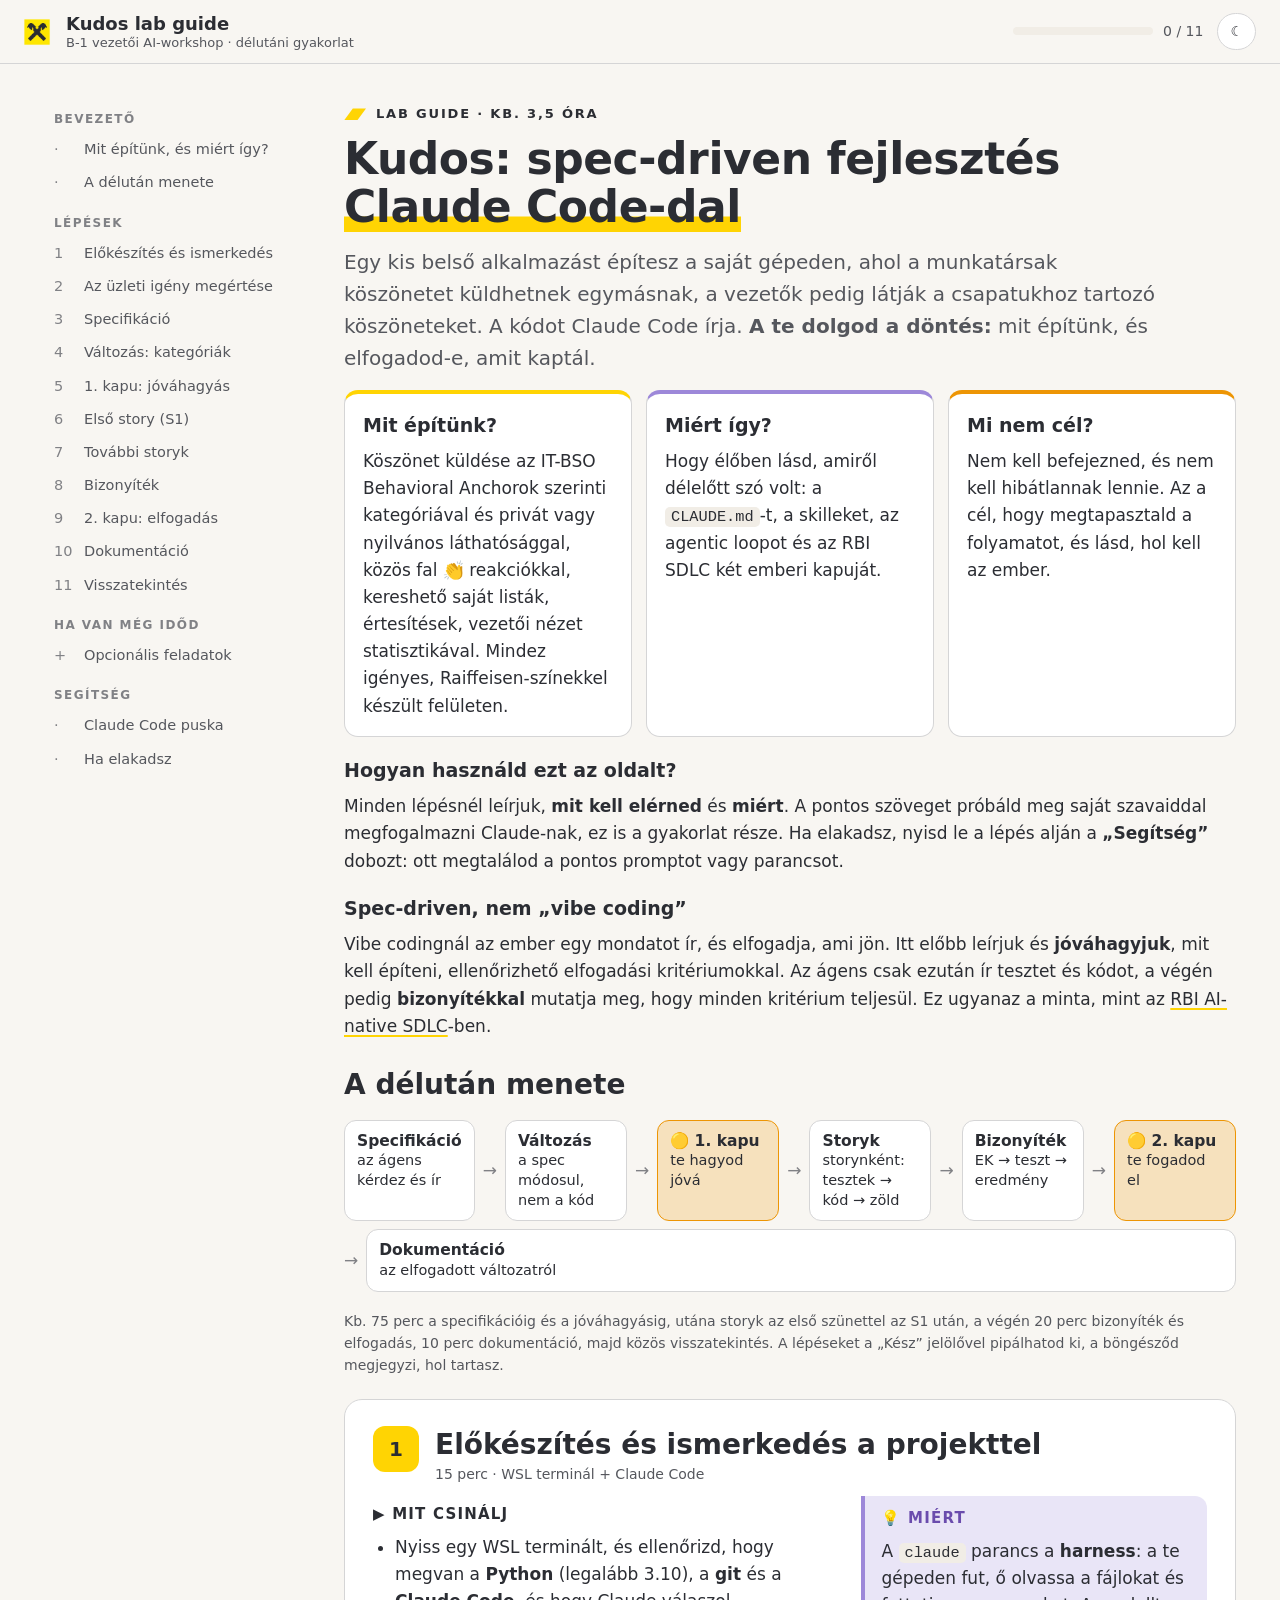
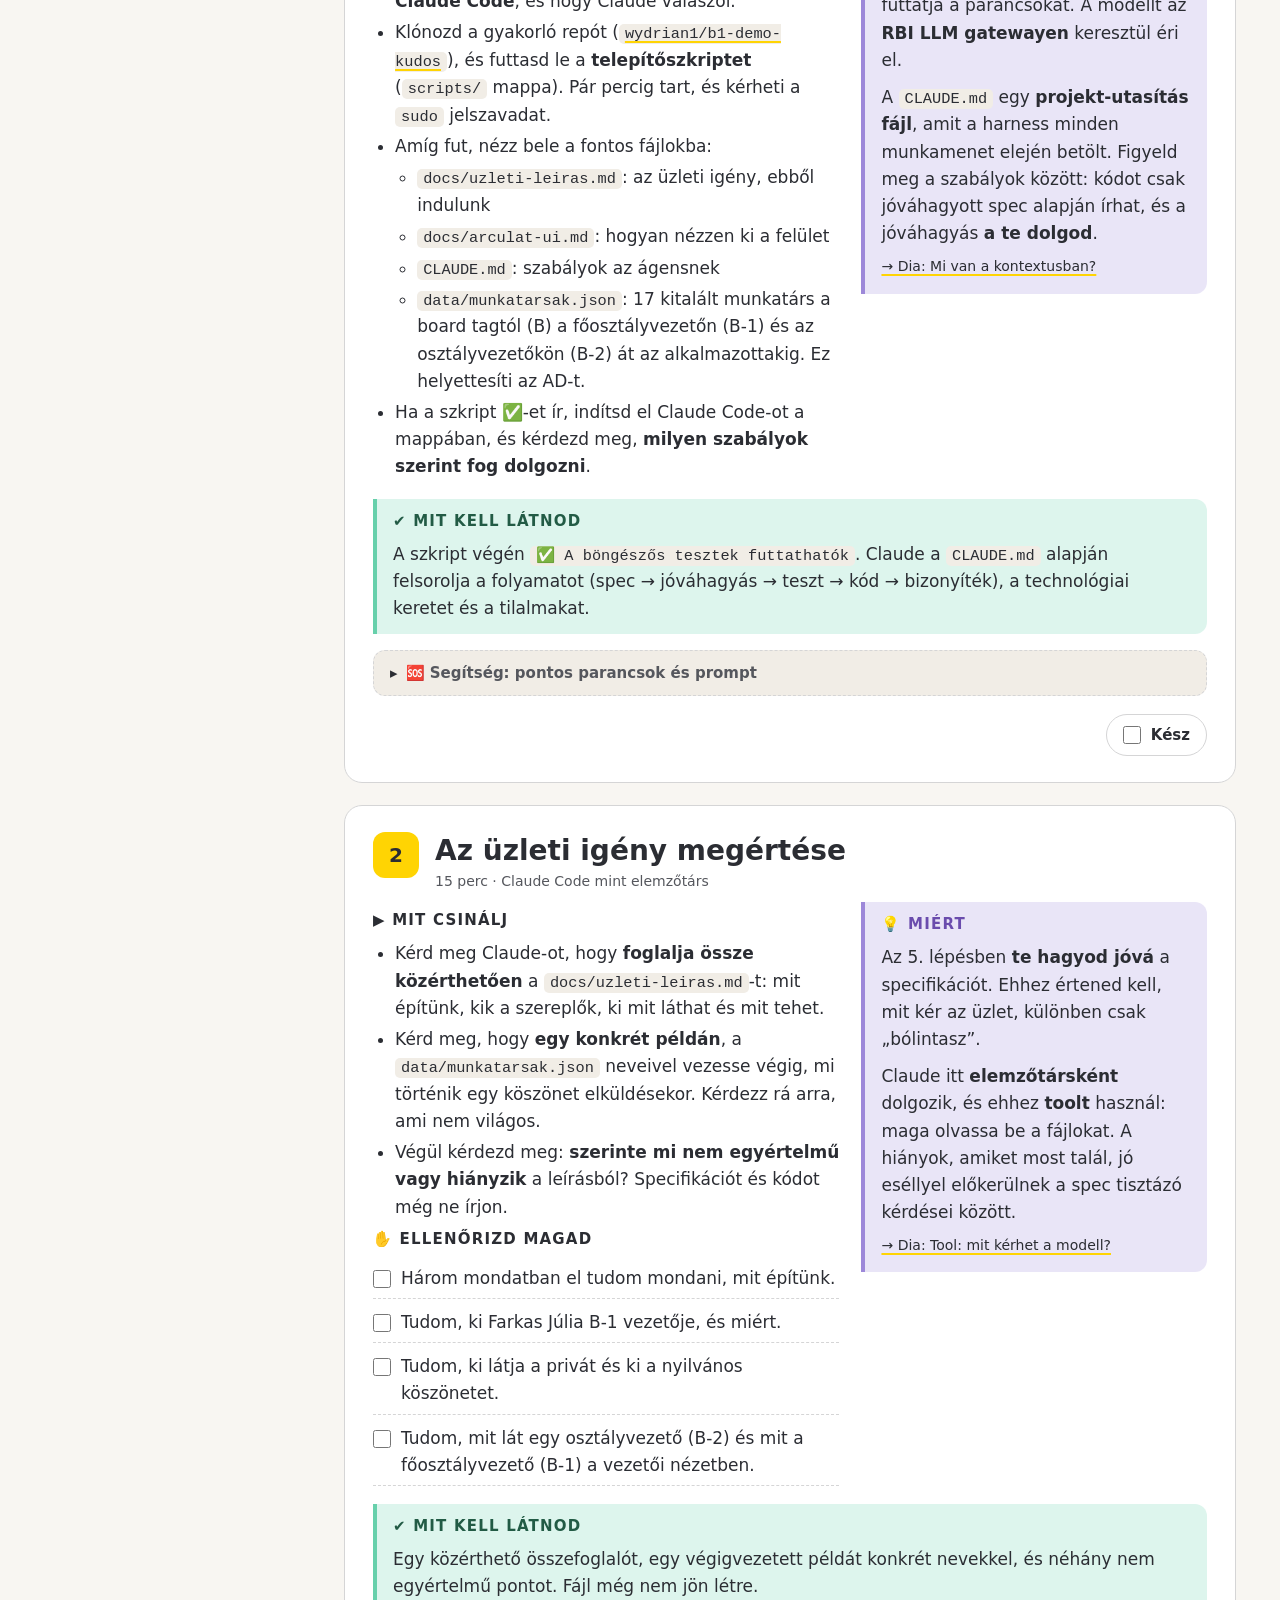
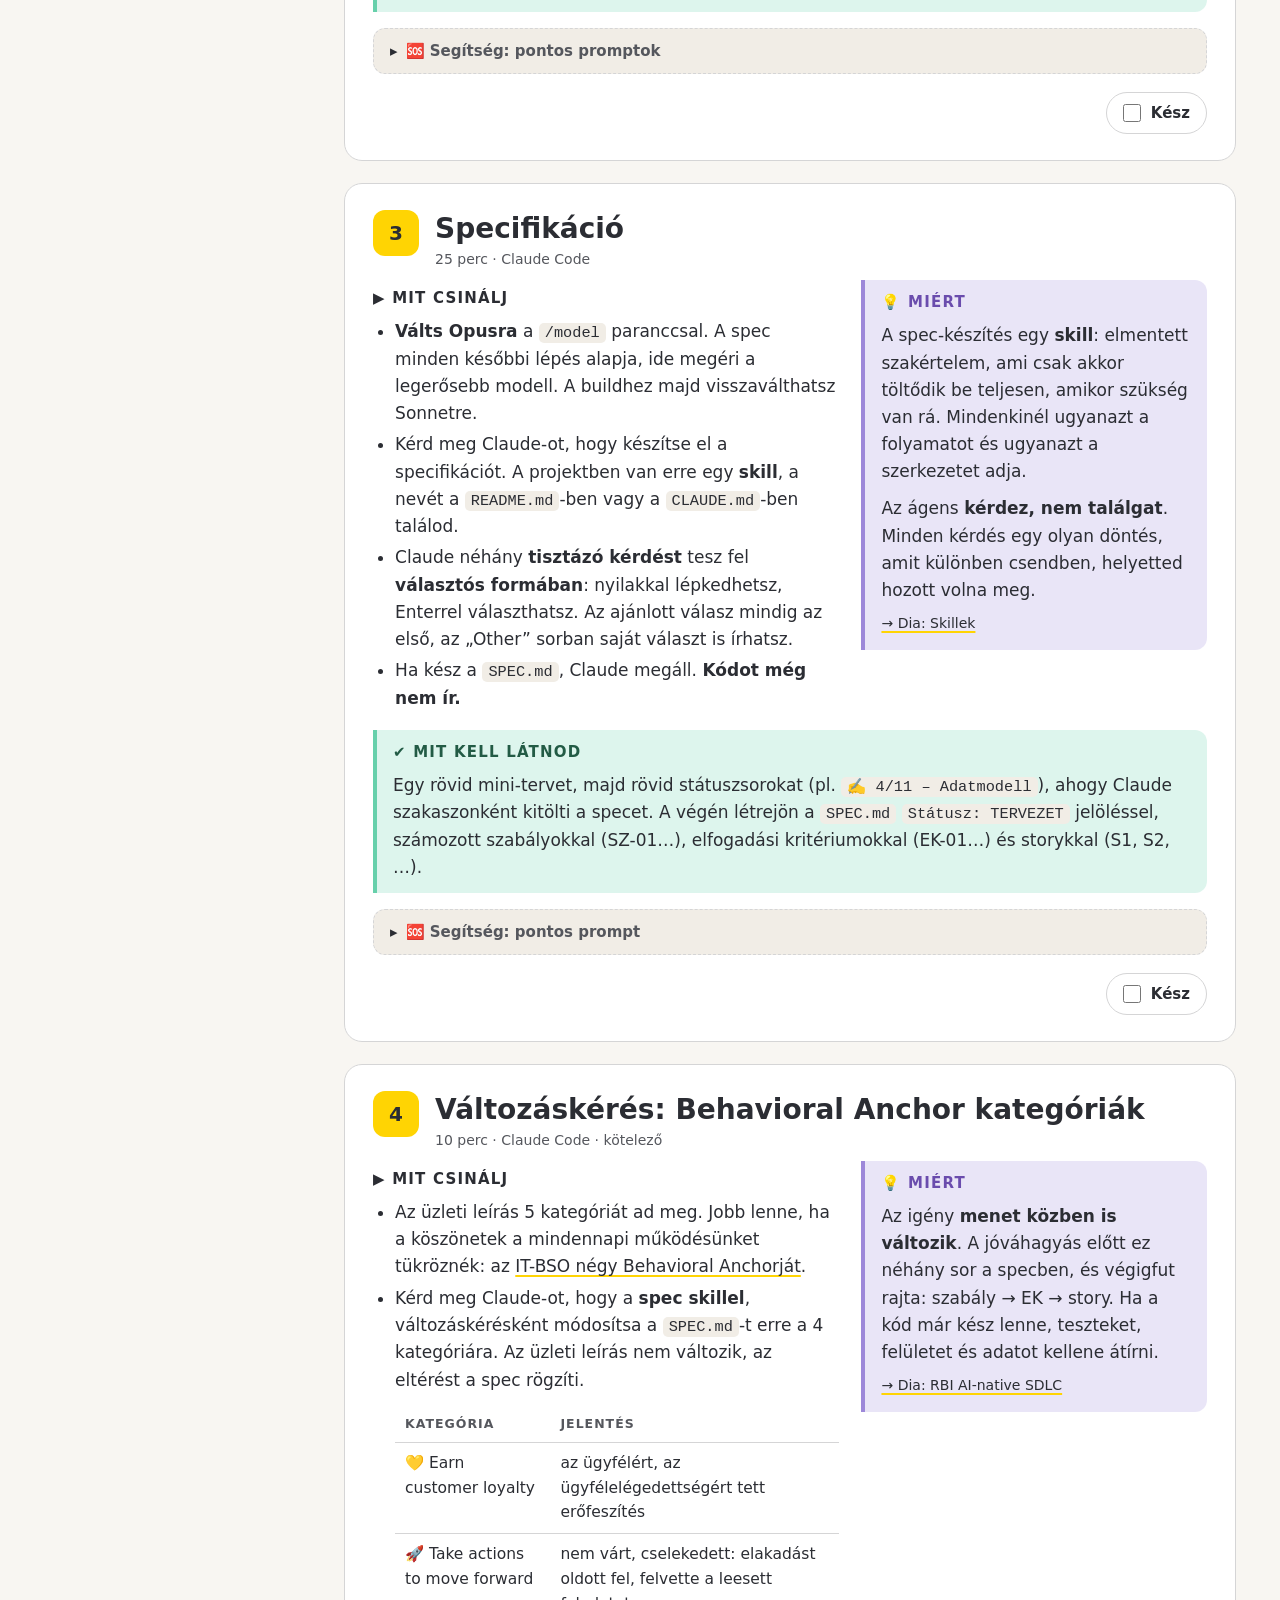
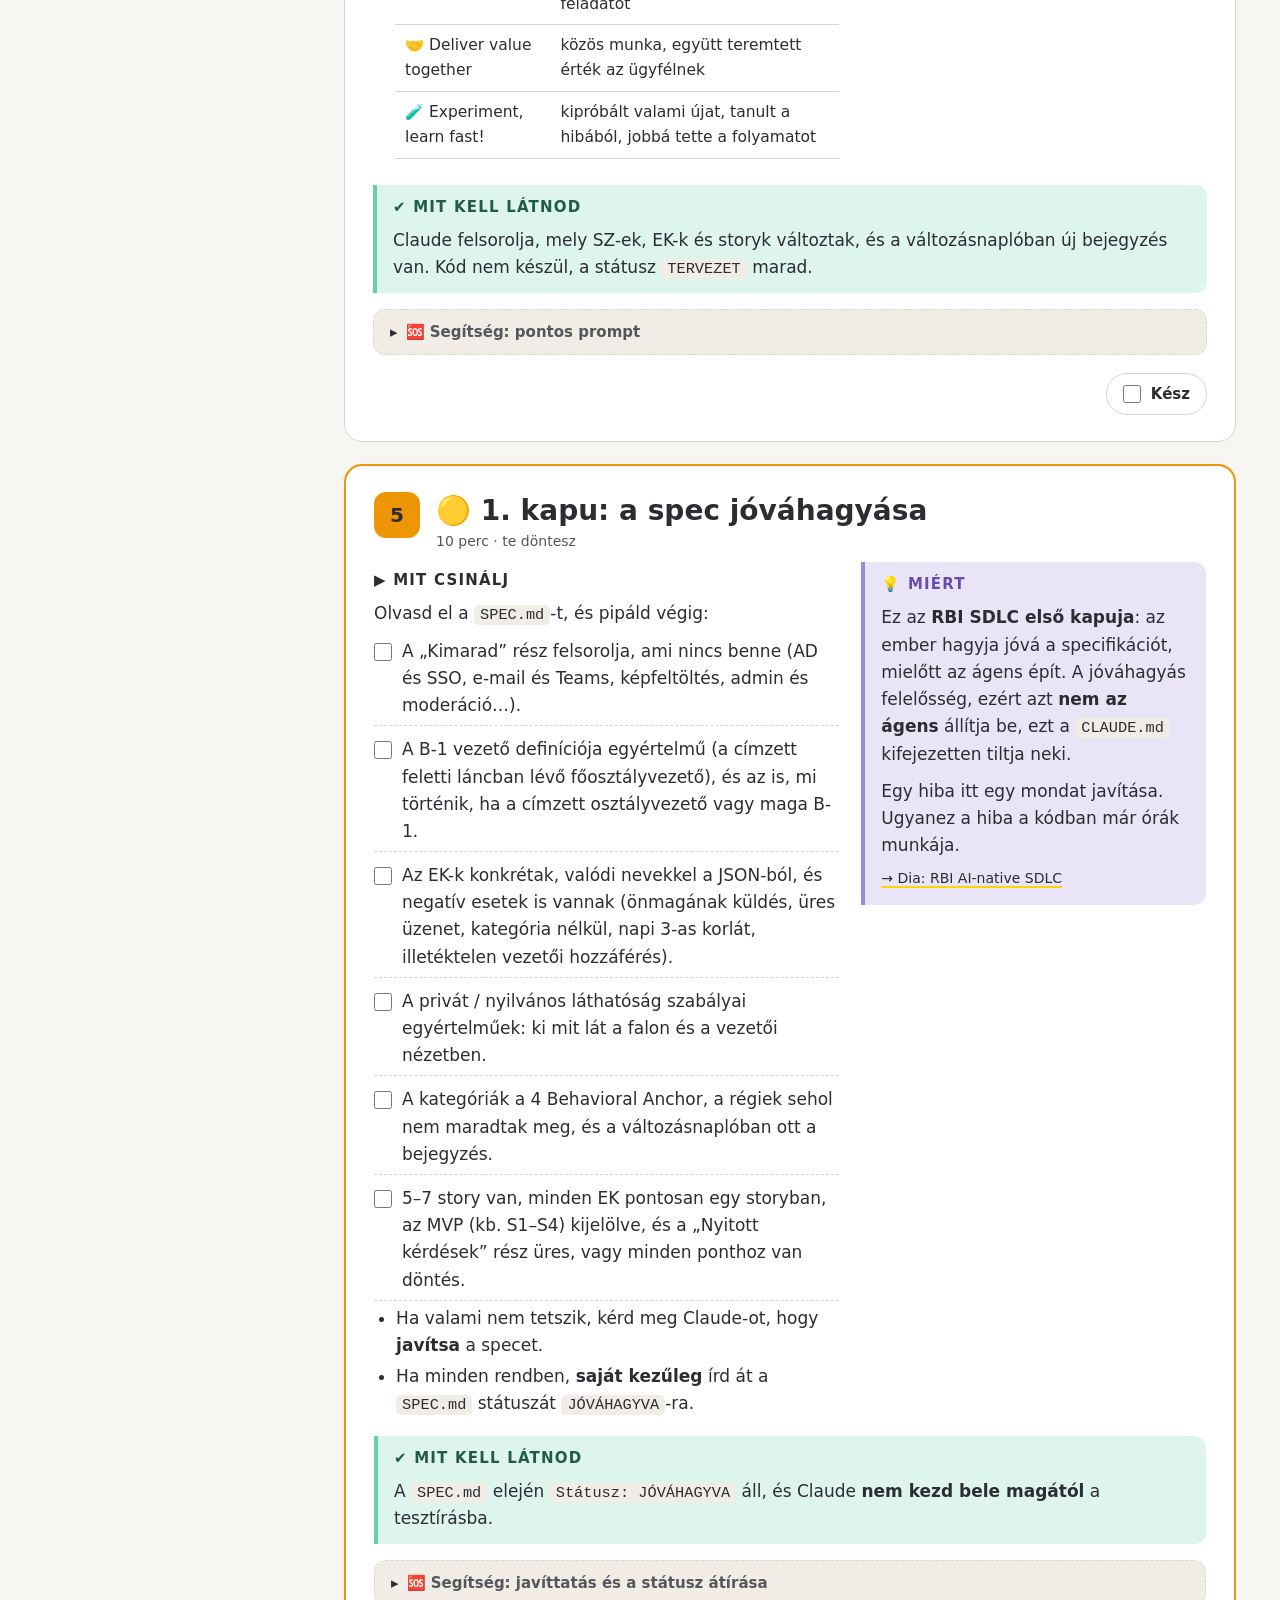
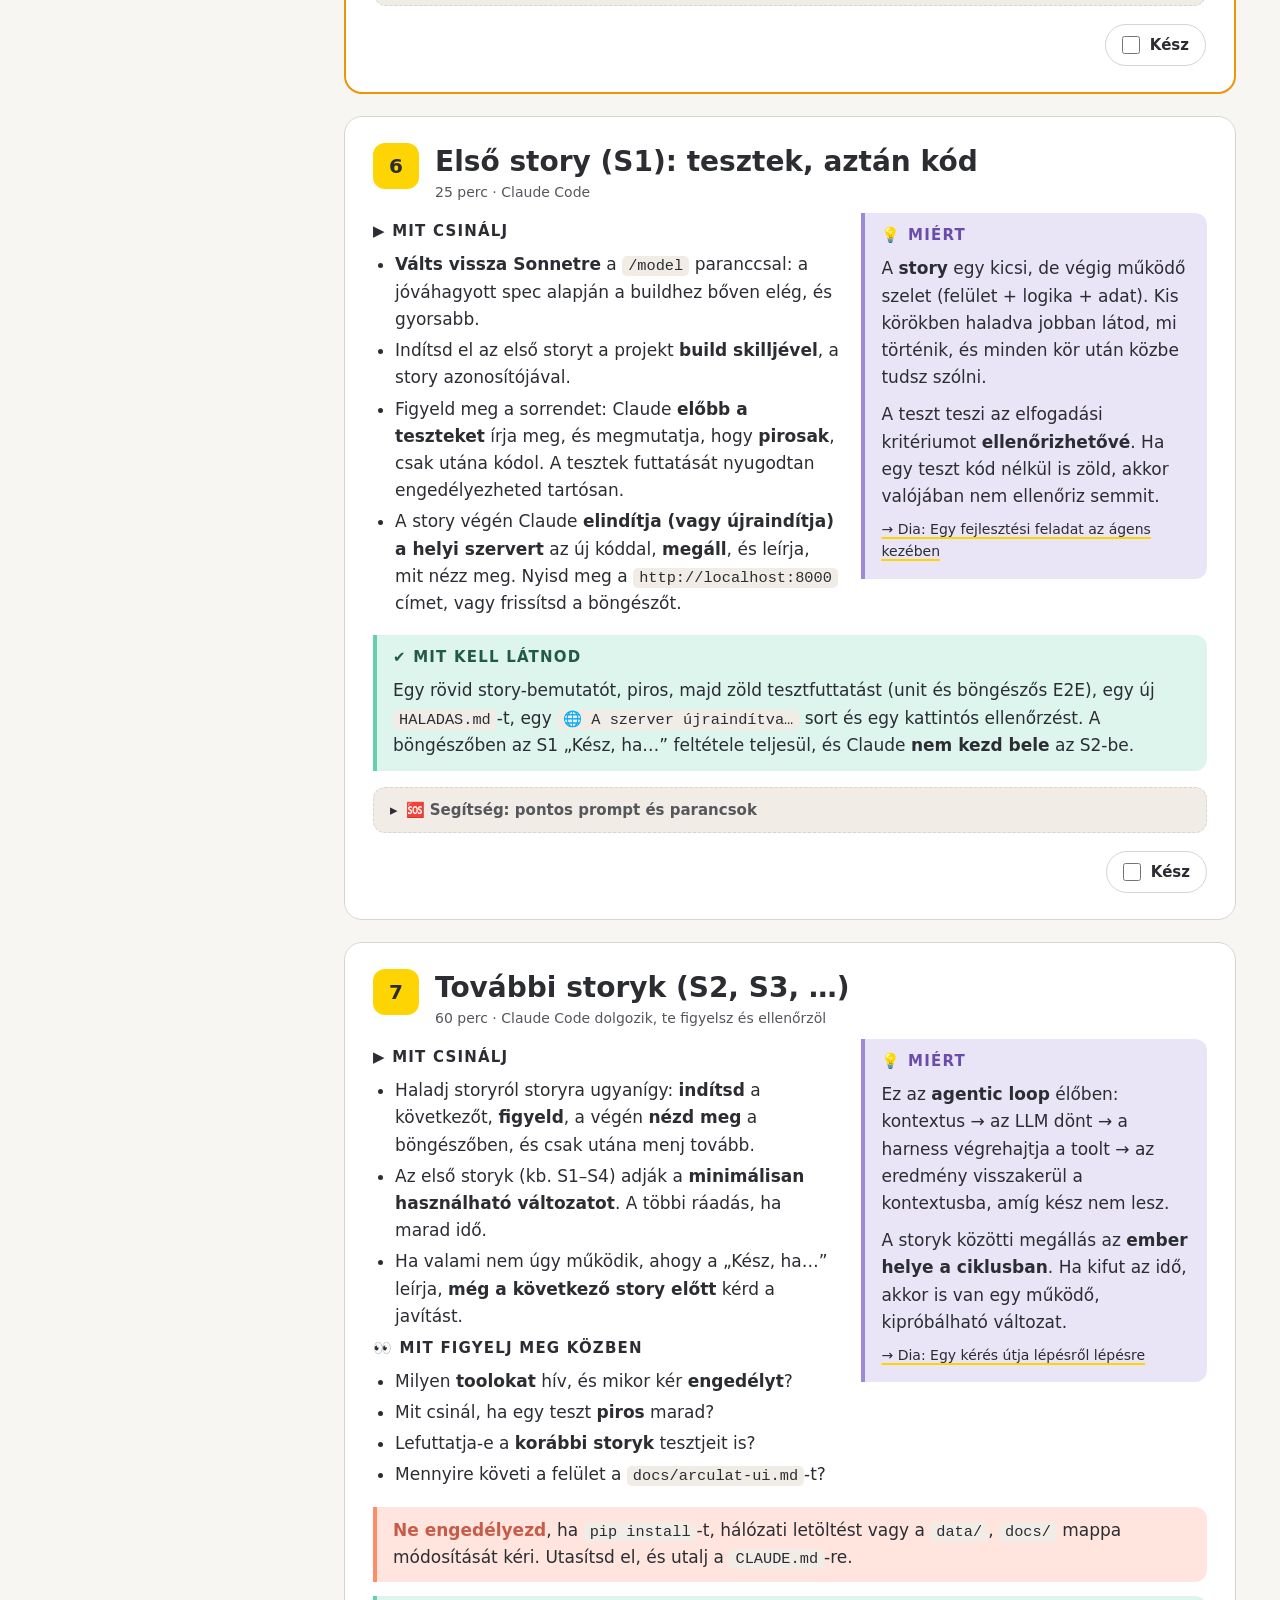
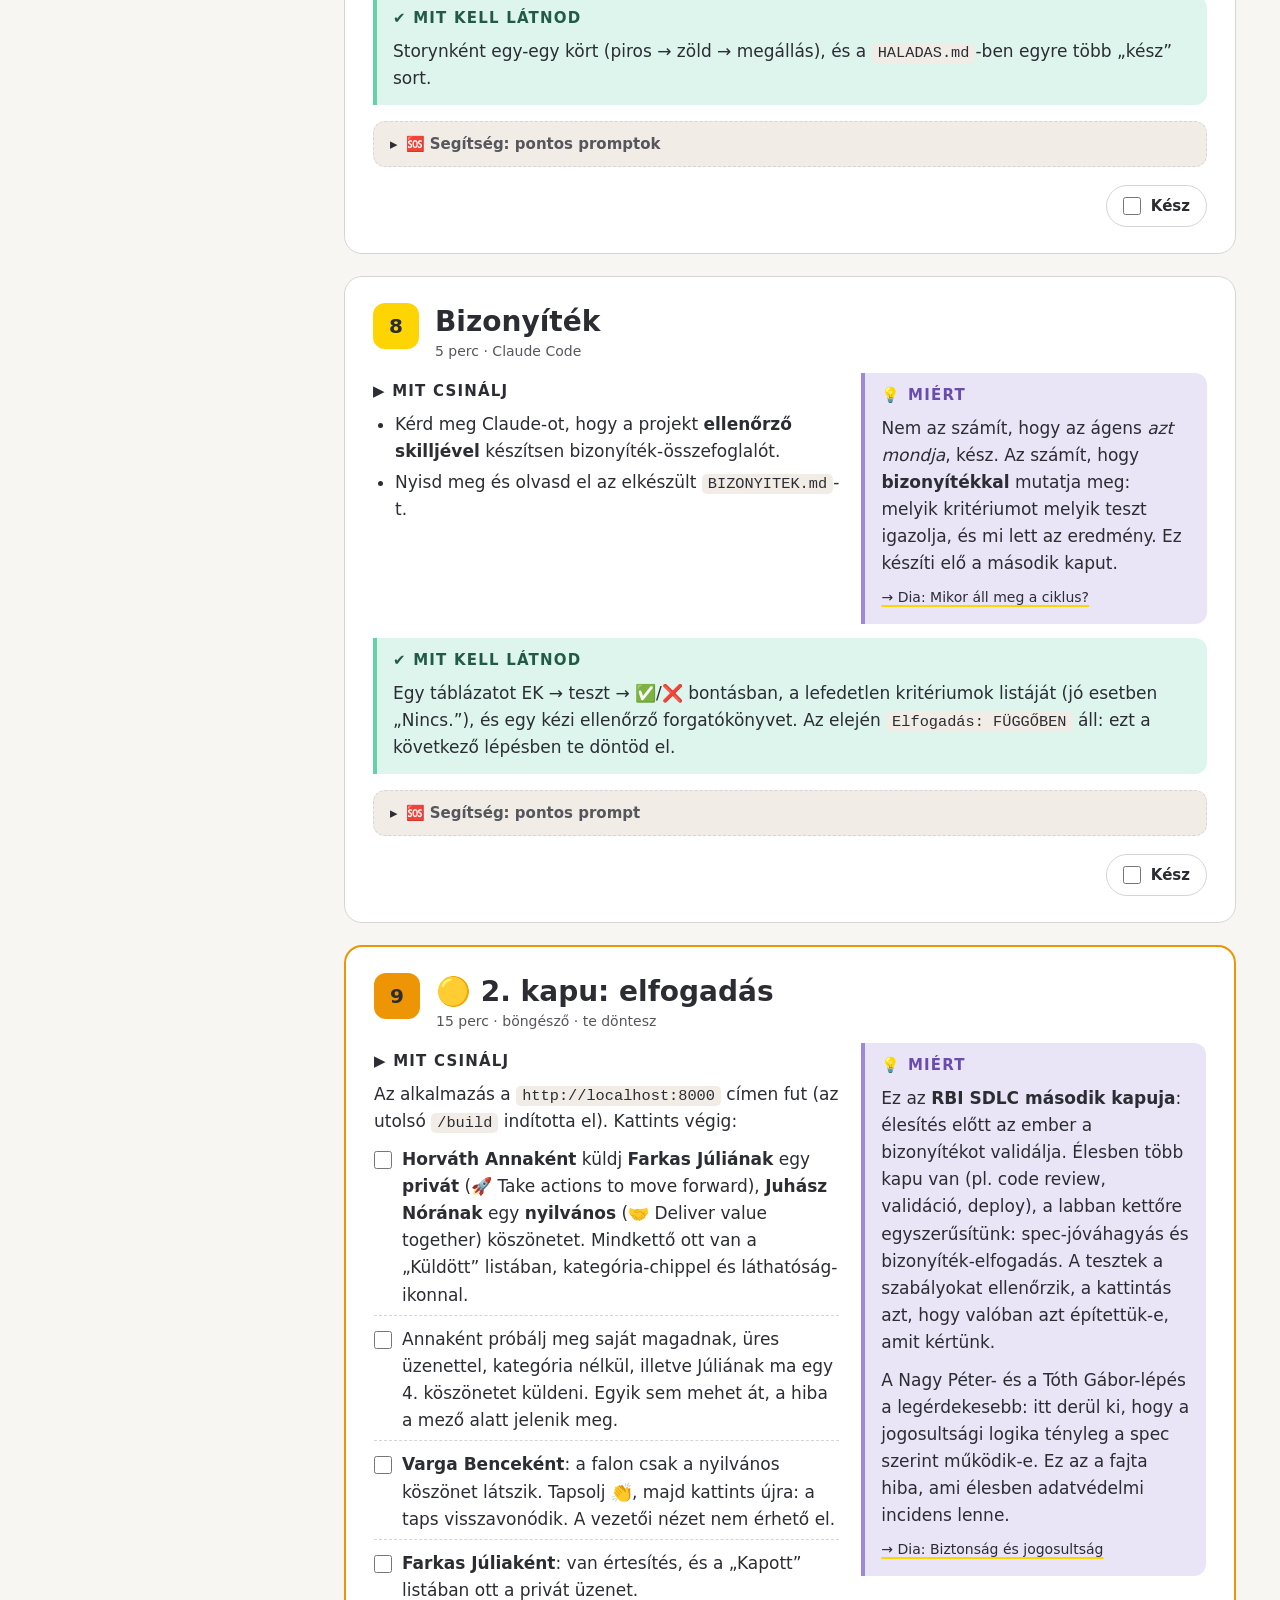
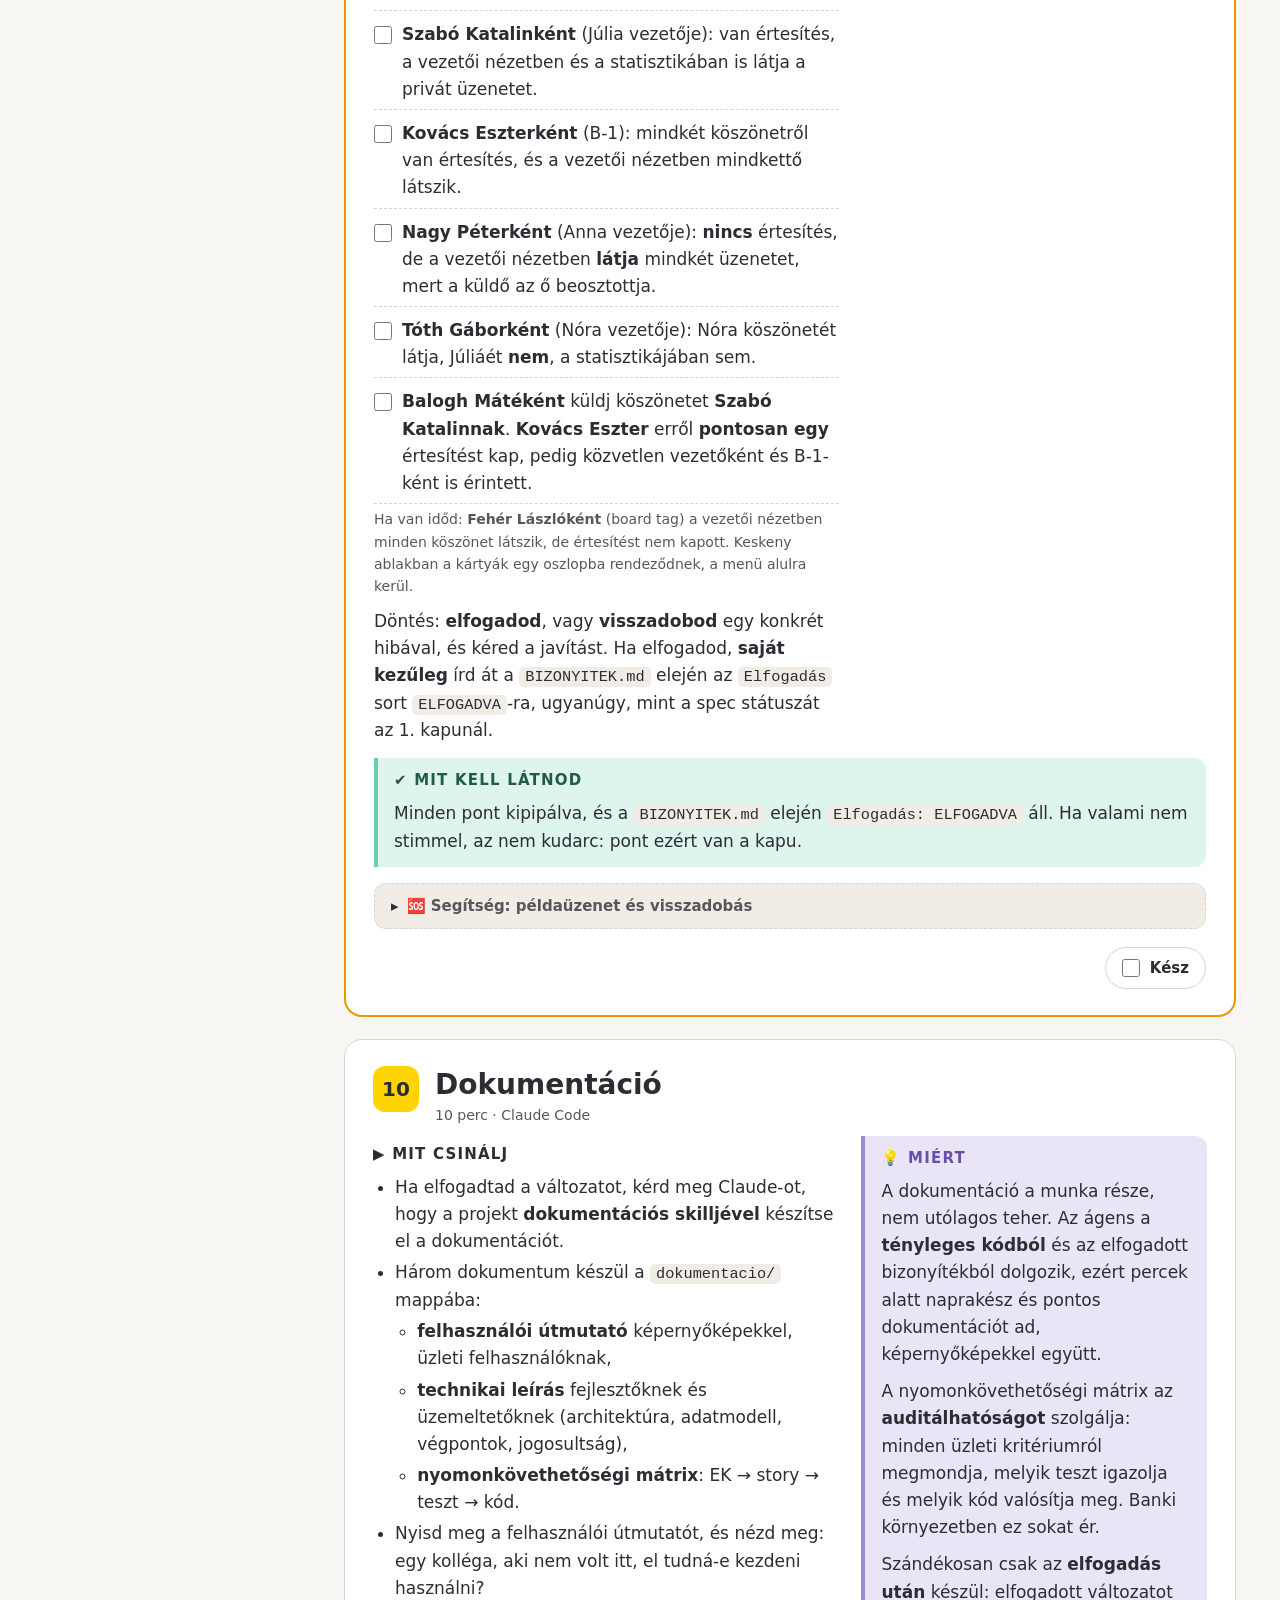
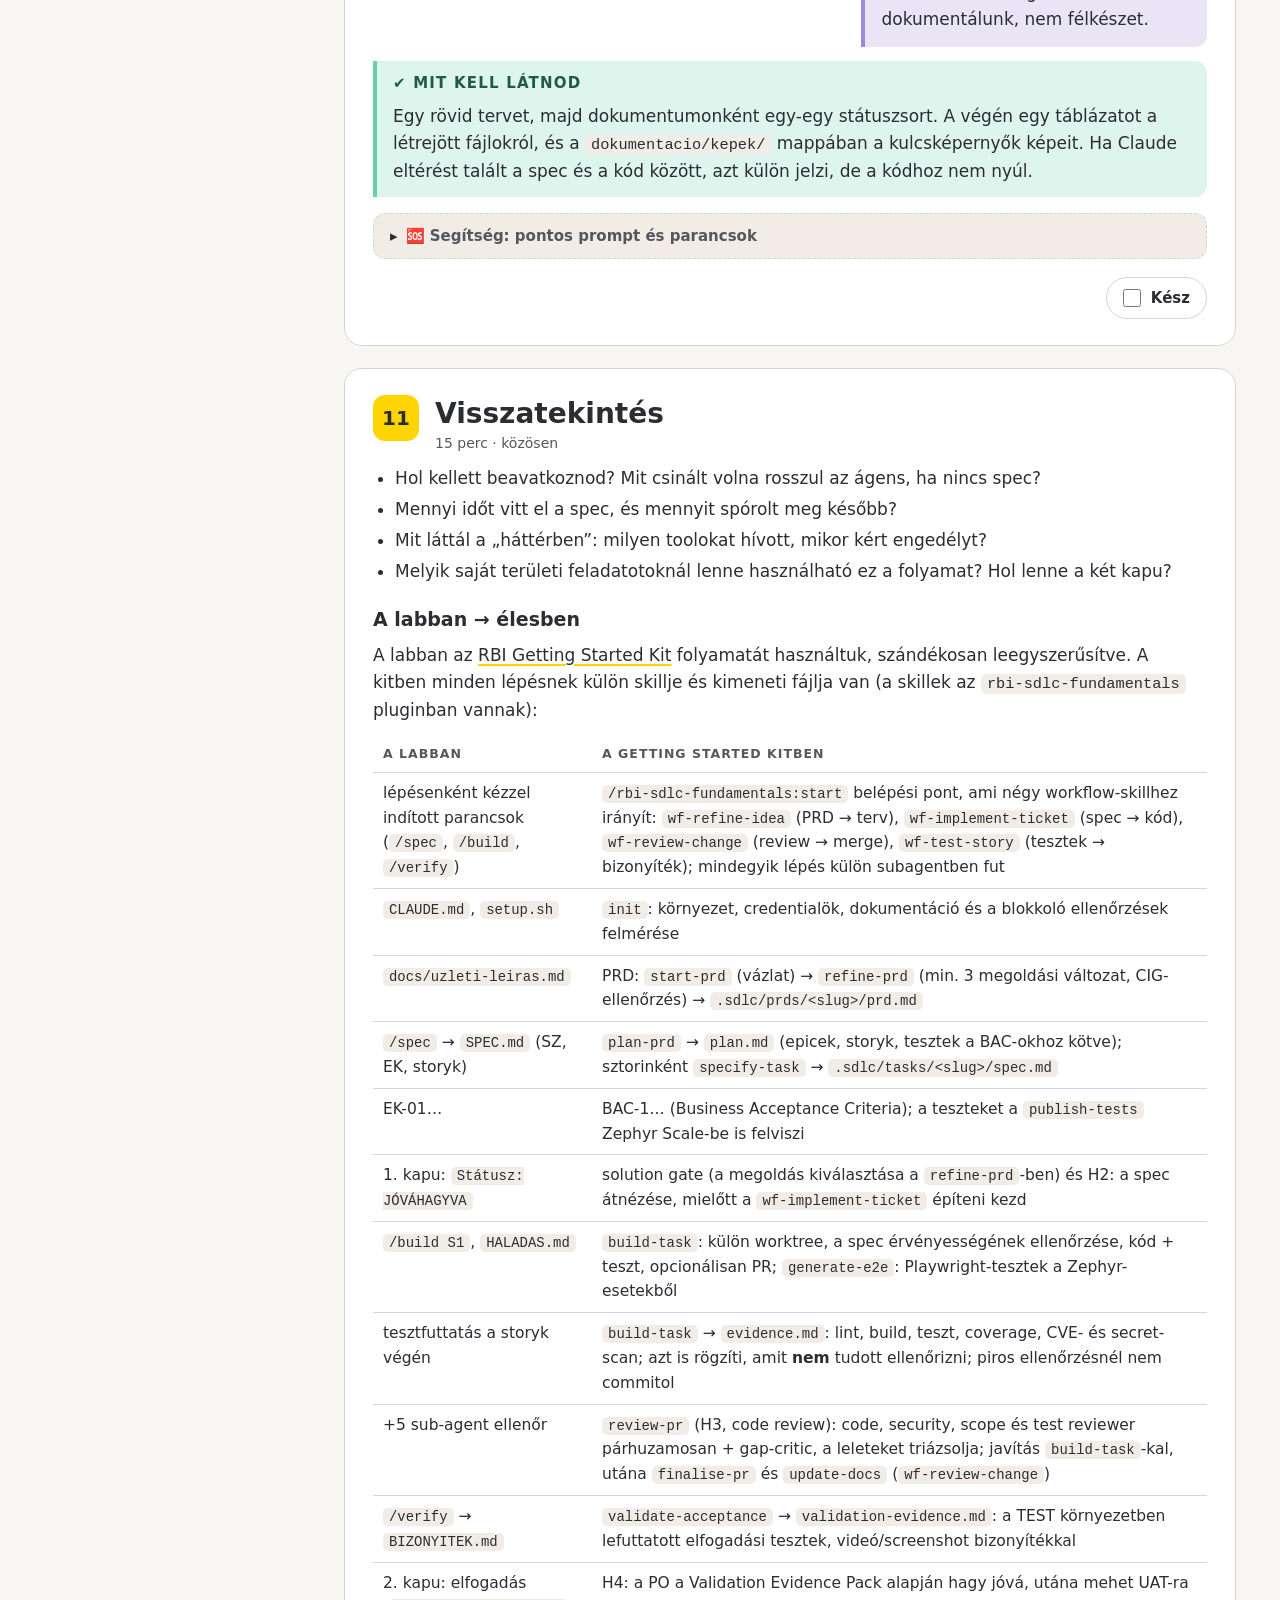
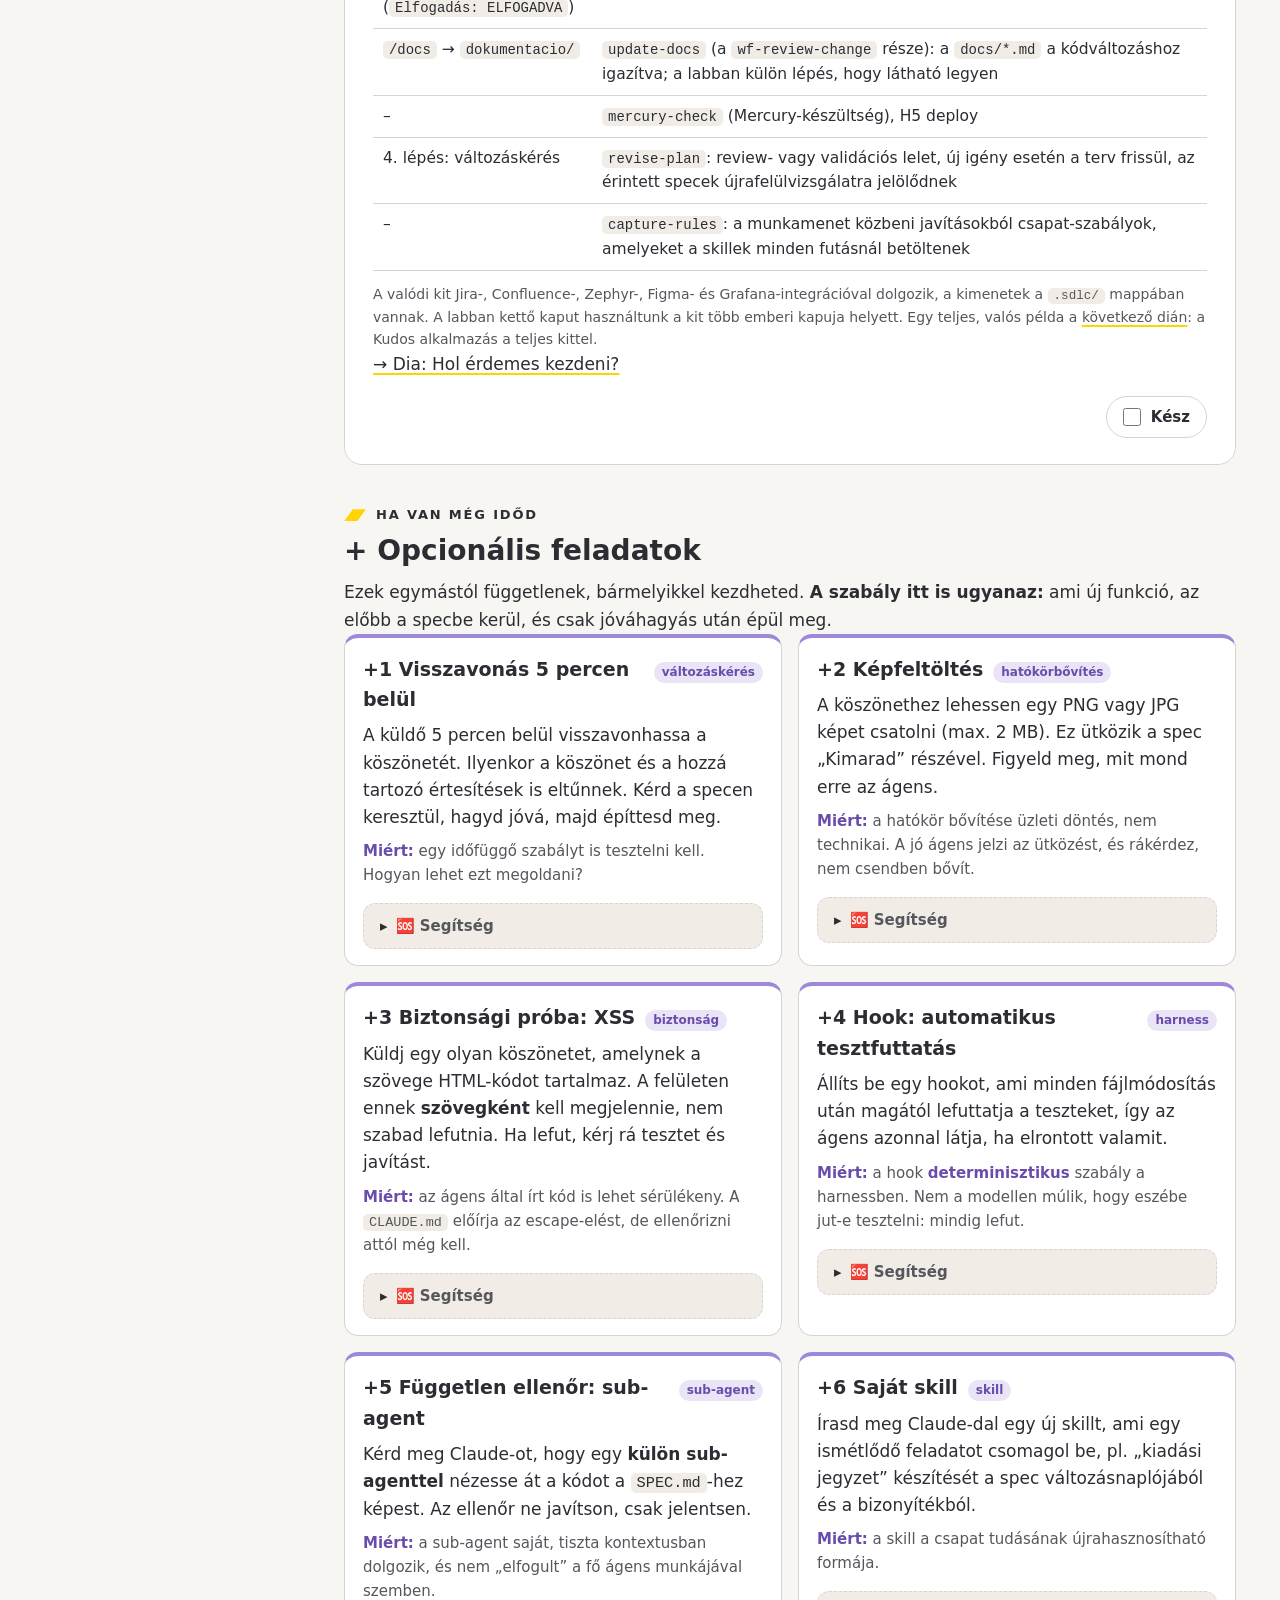
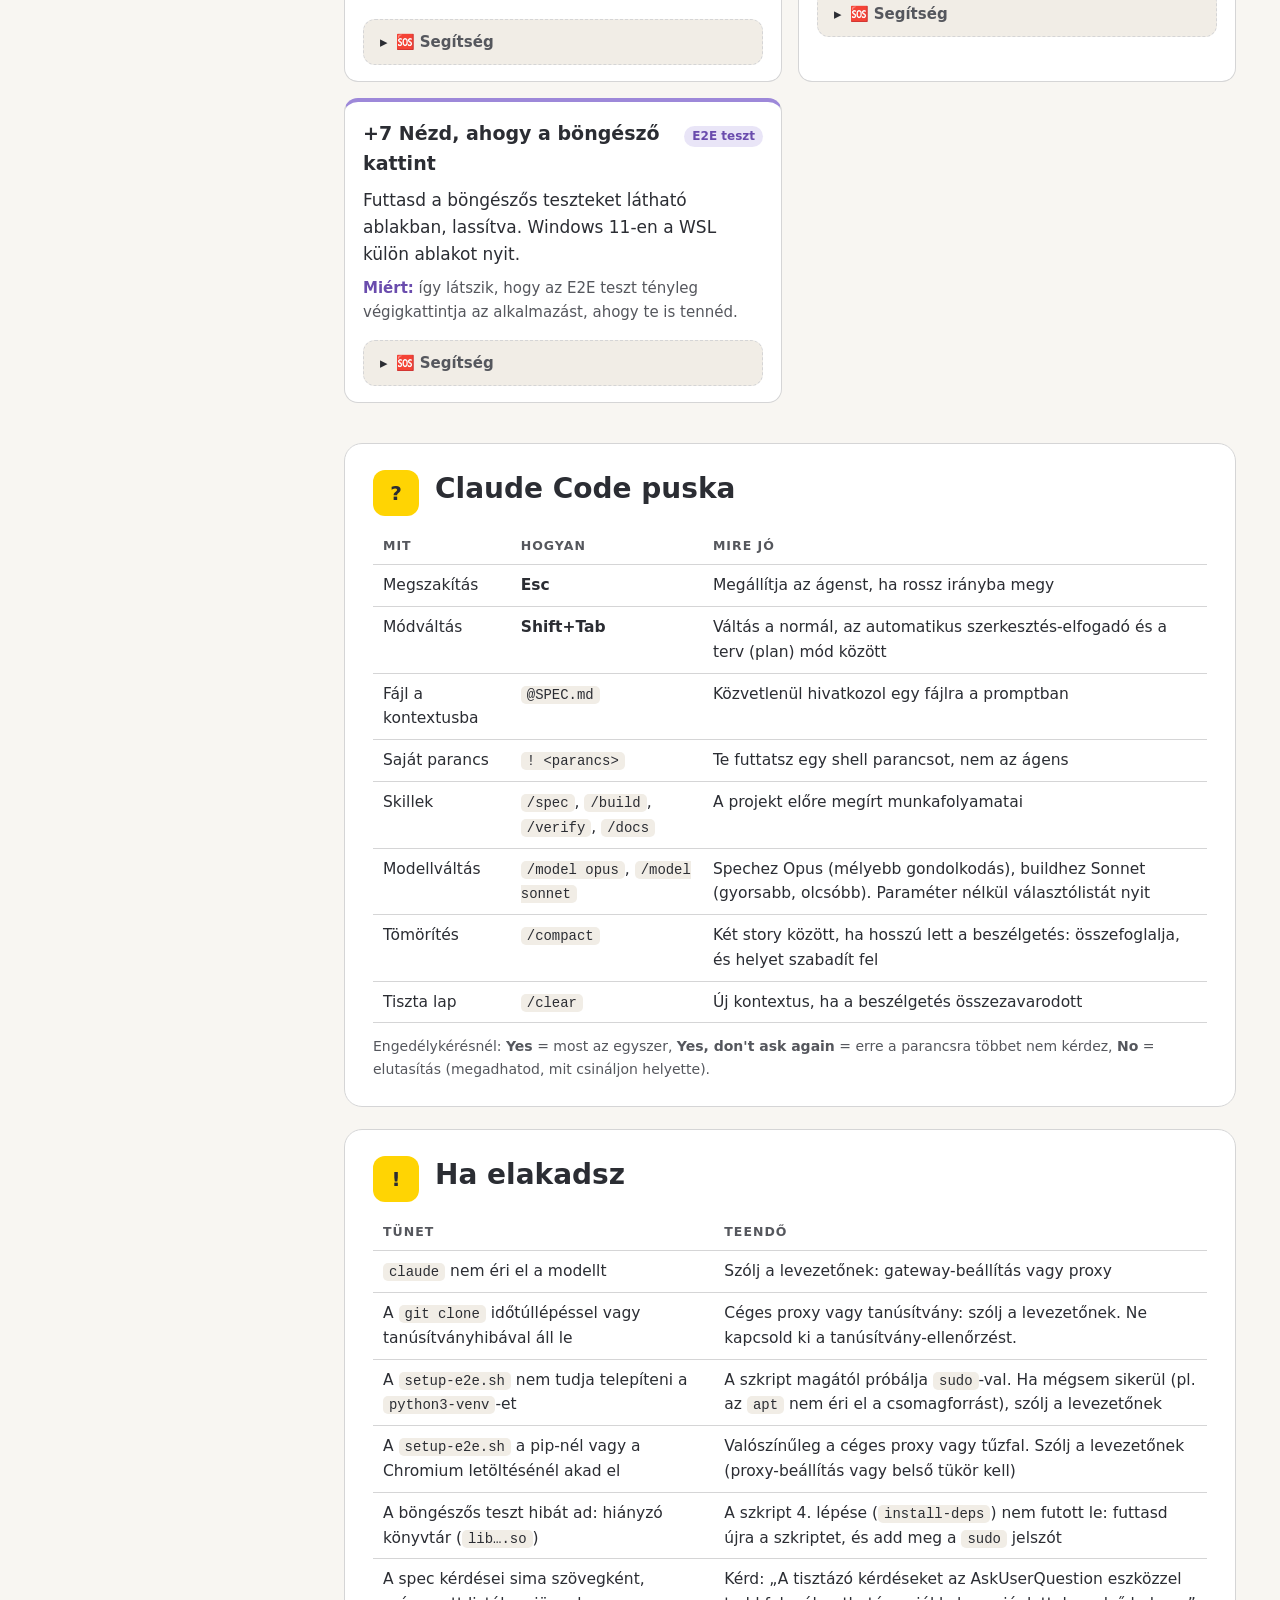
==== commit 25719372: "Add chapter quick-jump menu, full-kit SDLC slide, and refresh lab kit mapping - Dropdown in the top " ====
--- a/lab/index.html
+++ b/lab/index.html
@@ -451,23 +451,27 @@
     <li>Melyik saját területi feladatotoknál lenne használható ez a folyamat? Hol lenne a két kapu?</li>
   </ul>
   <h3>A labban → élesben</h3>
-  <p>A labban az <a href="https://code.rbi.tech/raiffeisen/RBI-Getting-Started-Kit">RBI Getting Started Kit</a> folyamatát használtuk, szándékosan leegyszerűsítve:</p>
+  <p>A labban az <a href="https://code.rbi.tech/raiffeisen/RBI-Getting-Started-Kit">RBI Getting Started Kit</a> folyamatát használtuk, szándékosan leegyszerűsítve. A kitben minden lépésnek külön skillje és kimeneti fájlja van (a skillek az <code>rbi-sdlc-fundamentals</code> pluginban vannak):</p>
   <table>
     <tr><th>A labban</th><th>A Getting Started Kitben</th></tr>
-    <tr><td><code>docs/uzleti-leiras.md</code></td><td>PRD (<code>start-prd</code> → <code>refine-prd</code>)</td></tr>
-    <tr><td><code>/spec</code> → <code>SPEC.md</code> (SZ, EK, storyk)</td><td><code>plan-prd</code> → <code>plan.md</code> (storyk, BAC-ok), <code>specify-task</code> → <code>spec.md</code></td></tr>
-    <tr><td>EK-01…</td><td>BAC-1… (Business Acceptance Criteria)</td></tr>
-    <tr><td>1. kapu: <code>Státusz: JÓVÁHAGYVA</code></td><td>solution gate, spec-jóváhagyás</td></tr>
-    <tr><td><code>/build S1</code></td><td><code>build-task</code> (+ <code>generate-e2e</code>)</td></tr>
-    <tr><td>+5 sub-agent ellenőr</td><td><code>review-pr</code>: 4 reviewer + gap-critic (H3, code review)</td></tr>
-    <tr><td><code>/verify</code> → <code>BIZONYITEK.md</code></td><td><code>validate-acceptance</code> → Validation Evidence Pack</td></tr>
-    <tr><td>2. kapu: elfogadás (<code>Elfogadás: ELFOGADVA</code>)</td><td>H4: PO-jóváhagyás, utána mehet UAT-ra</td></tr>
-    <tr><td><code>/docs</code> → <code>dokumentacio/</code></td><td>– (a labban külön lépés, hogy látható legyen)</td></tr>
-    <tr><td>–</td><td><code>mercury-check</code>, H5 deploy</td></tr>
-    <tr><td>4. lépés: változáskérés</td><td><code>revise-plan</code></td></tr>
+    <tr><td>lépésenként kézzel indított parancsok (<code>/spec</code>, <code>/build</code>, <code>/verify</code>)</td><td><code>/rbi-sdlc-fundamentals:start</code> belépési pont, ami négy workflow-skillhez irányít: <code>wf-refine-idea</code> (PRD → terv), <code>wf-implement-ticket</code> (spec → kód), <code>wf-review-change</code> (review → merge), <code>wf-test-story</code> (tesztek → bizonyíték); mindegyik lépés külön subagentben fut</td></tr>
+    <tr><td><code>CLAUDE.md</code>, <code>setup.sh</code></td><td><code>init</code>: környezet, credentialök, dokumentáció és a blokkoló ellenőrzések felmérése</td></tr>
+    <tr><td><code>docs/uzleti-leiras.md</code></td><td>PRD: <code>start-prd</code> (vázlat) → <code>refine-prd</code> (min. 3 megoldási változat, CIG-ellenőrzés) → <code>.sdlc/prds/&lt;slug&gt;/prd.md</code></td></tr>
+    <tr><td><code>/spec</code> → <code>SPEC.md</code> (SZ, EK, storyk)</td><td><code>plan-prd</code> → <code>plan.md</code> (epicek, storyk, tesztek a BAC-okhoz kötve); sztorinként <code>specify-task</code> → <code>.sdlc/tasks/&lt;slug&gt;/spec.md</code></td></tr>
+    <tr><td>EK-01…</td><td>BAC-1… (Business Acceptance Criteria); a teszteket a <code>publish-tests</code> Zephyr Scale-be is felviszi</td></tr>
+    <tr><td>1. kapu: <code>Státusz: JÓVÁHAGYVA</code></td><td>solution gate (a megoldás kiválasztása a <code>refine-prd</code>-ben) és H2: a spec átnézése, mielőtt a <code>wf-implement-ticket</code> építeni kezd</td></tr>
+    <tr><td><code>/build S1</code>, <code>HALADAS.md</code></td><td><code>build-task</code>: külön worktree, a spec érvényességének ellenőrzése, kód + teszt, opcionálisan PR; <code>generate-e2e</code>: Playwright-tesztek a Zephyr-esetekből</td></tr>
+    <tr><td>tesztfuttatás a storyk végén</td><td><code>build-task</code> → <code>evidence.md</code>: lint, build, teszt, coverage, CVE- és secret-scan; azt is rögzíti, amit <b>nem</b> tudott ellenőrizni; piros ellenőrzésnél nem commitol</td></tr>
+    <tr><td>+5 sub-agent ellenőr</td><td><code>review-pr</code> (H3, code review): code, security, scope és test reviewer párhuzamosan + gap-critic, a leleteket triázsolja; javítás <code>build-task</code>-kal, utána <code>finalise-pr</code> és <code>update-docs</code> (<code>wf-review-change</code>)</td></tr>
+    <tr><td><code>/verify</code> → <code>BIZONYITEK.md</code></td><td><code>validate-acceptance</code> → <code>validation-evidence.md</code>: a TEST környezetben lefuttatott elfogadási tesztek, videó/screenshot bizonyítékkal</td></tr>
+    <tr><td>2. kapu: elfogadás (<code>Elfogadás: ELFOGADVA</code>)</td><td>H4: a PO a Validation Evidence Pack alapján hagy jóvá, utána mehet UAT-ra</td></tr>
+    <tr><td><code>/docs</code> → <code>dokumentacio/</code></td><td><code>update-docs</code> (a <code>wf-review-change</code> része): a <code>docs/*.md</code> a kódváltozáshoz igazítva; a labban külön lépés, hogy látható legyen</td></tr>
+    <tr><td>–</td><td><code>mercury-check</code> (Mercury-készültség), H5 deploy</td></tr>
+    <tr><td>4. lépés: változáskérés</td><td><code>revise-plan</code>: review- vagy validációs lelet, új igény esetén a terv frissül, az érintett specek újrafelülvizsgálatra jelölődnek</td></tr>
+    <tr><td>–</td><td><code>capture-rules</code>: a munkamenet közbeni javításokból csapat-szabályok, amelyeket a skillek minden futásnál betöltenek</td></tr>
   </table>
-  <p class="meta">A valódi kit Jira-, Confluence- és Zephyr-integrációval, több emberi kapuval (pl. code review, validáció, deploy) és a <code>.sdlc/</code> mappában dolgozik.</p>
-  <a class="slide" href="../#49">→ Dia: Hol érdemes kezdeni?</a>
+  <p class="meta">A valódi kit Jira-, Confluence-, Zephyr-, Figma- és Grafana-integrációval dolgozik, a kimenetek a <code>.sdlc/</code> mappában vannak. A labban kettő kaput használtunk a kit több emberi kapuja helyett. Egy teljes, valós példa a <a href="../#46">következő dián</a>: a Kudos alkalmazás a teljes kittel.</p>
+  <a class="slide" href="../#50">→ Dia: Hol érdemes kezdeni?</a>
   <div class="done-row"><label><input type="checkbox" data-done="s8"> Kész</label></div>
 </section>
 
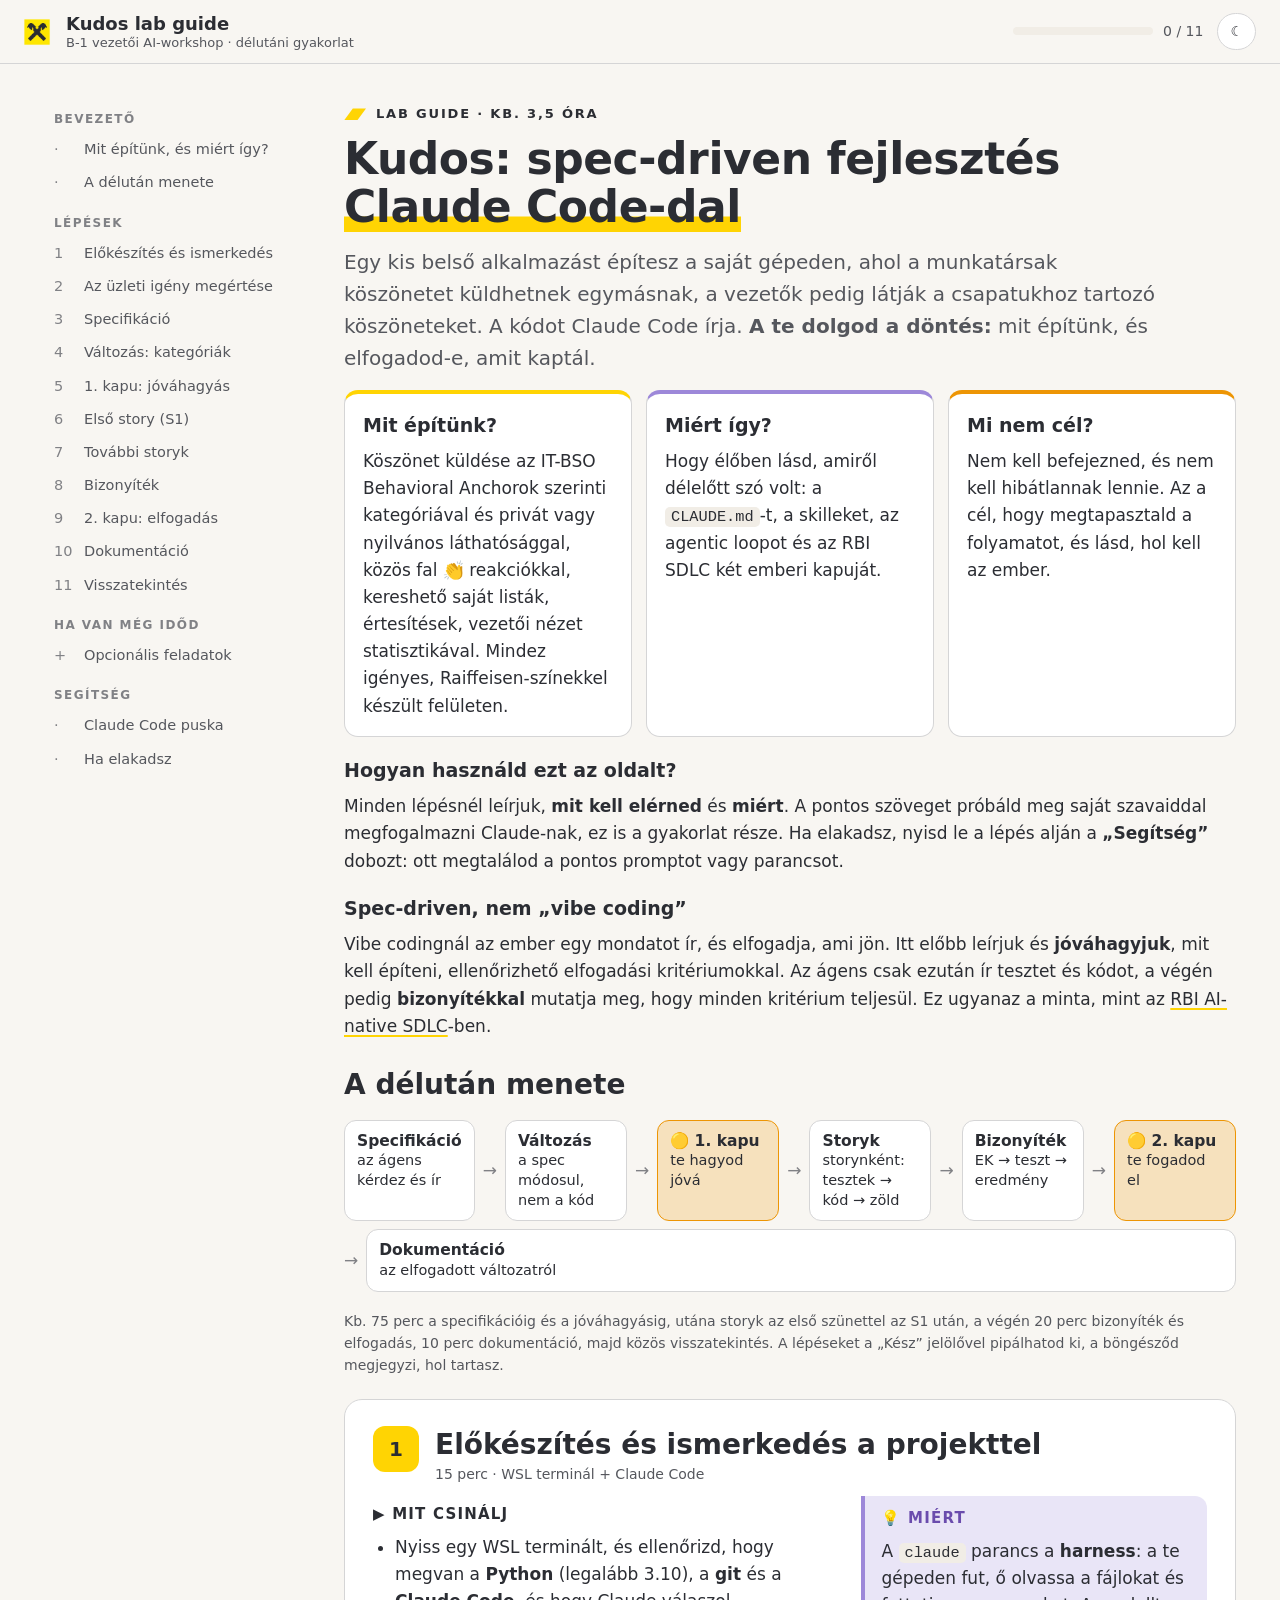
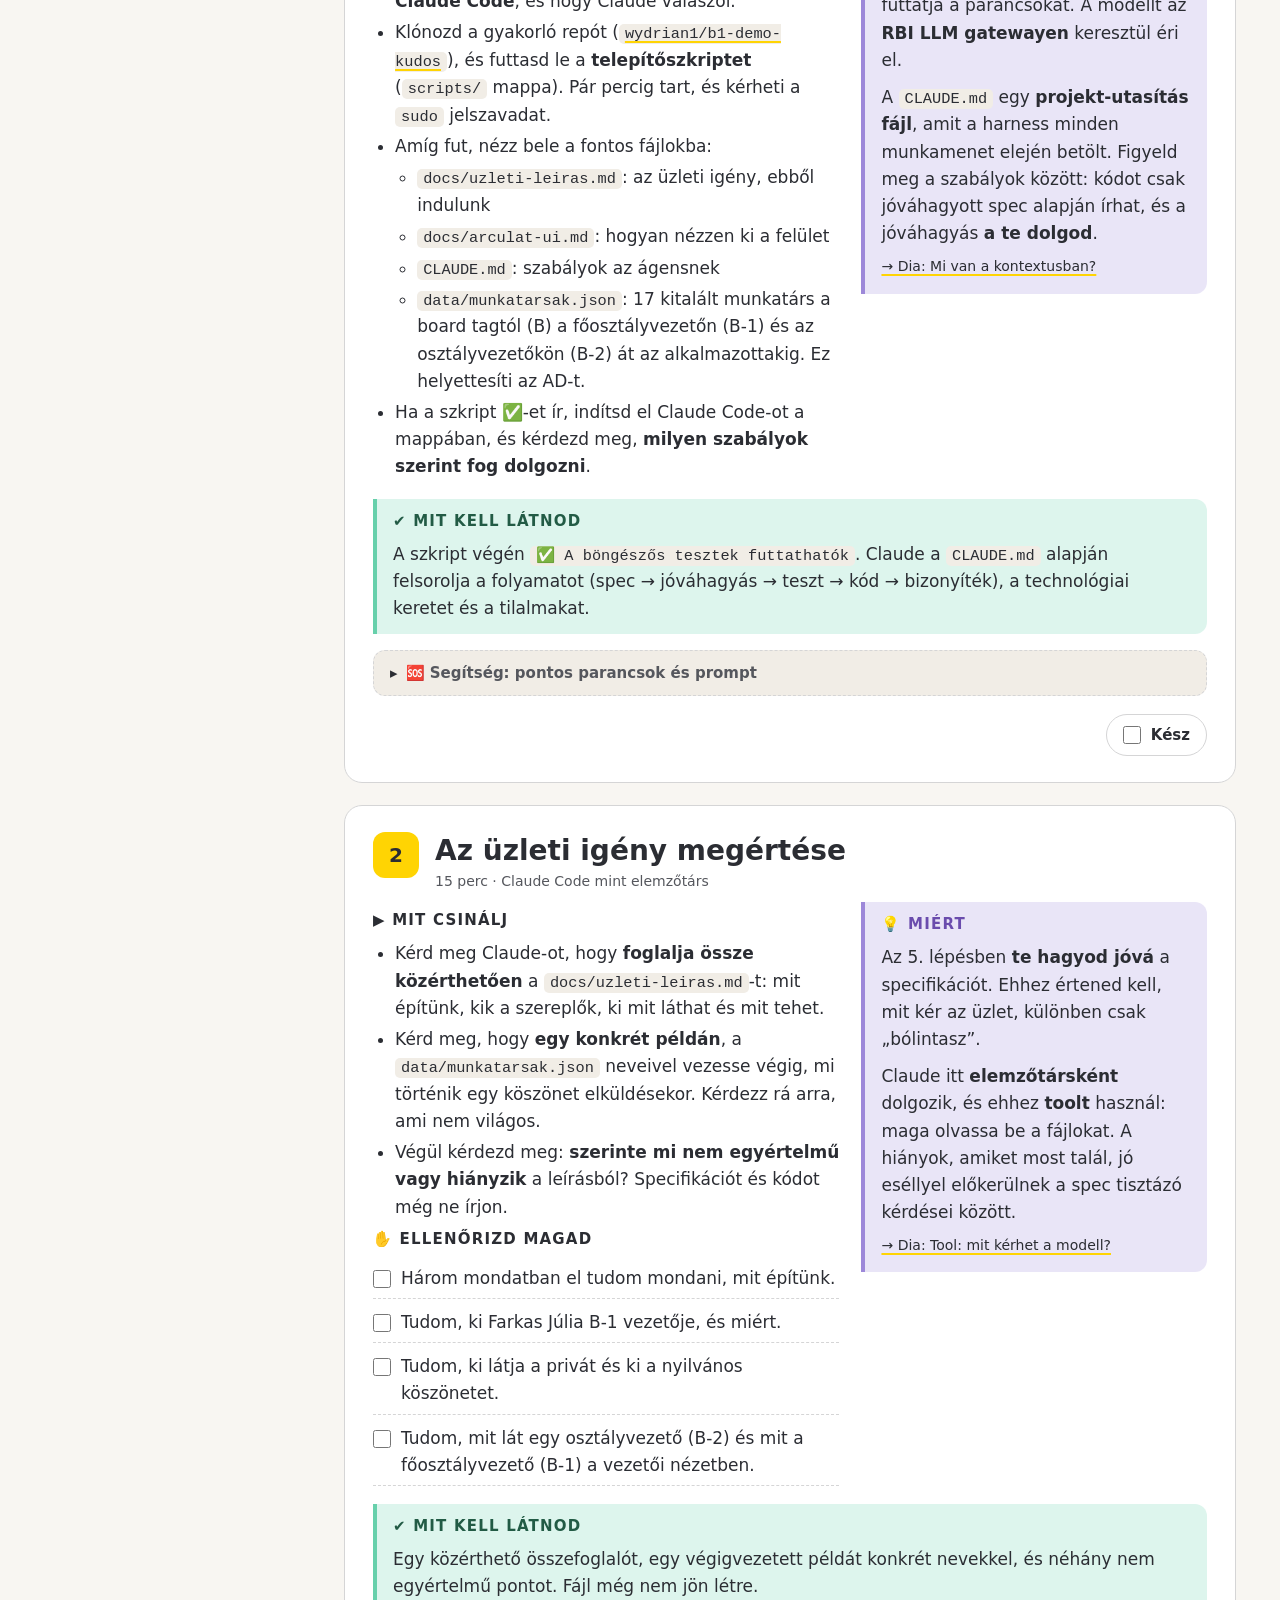
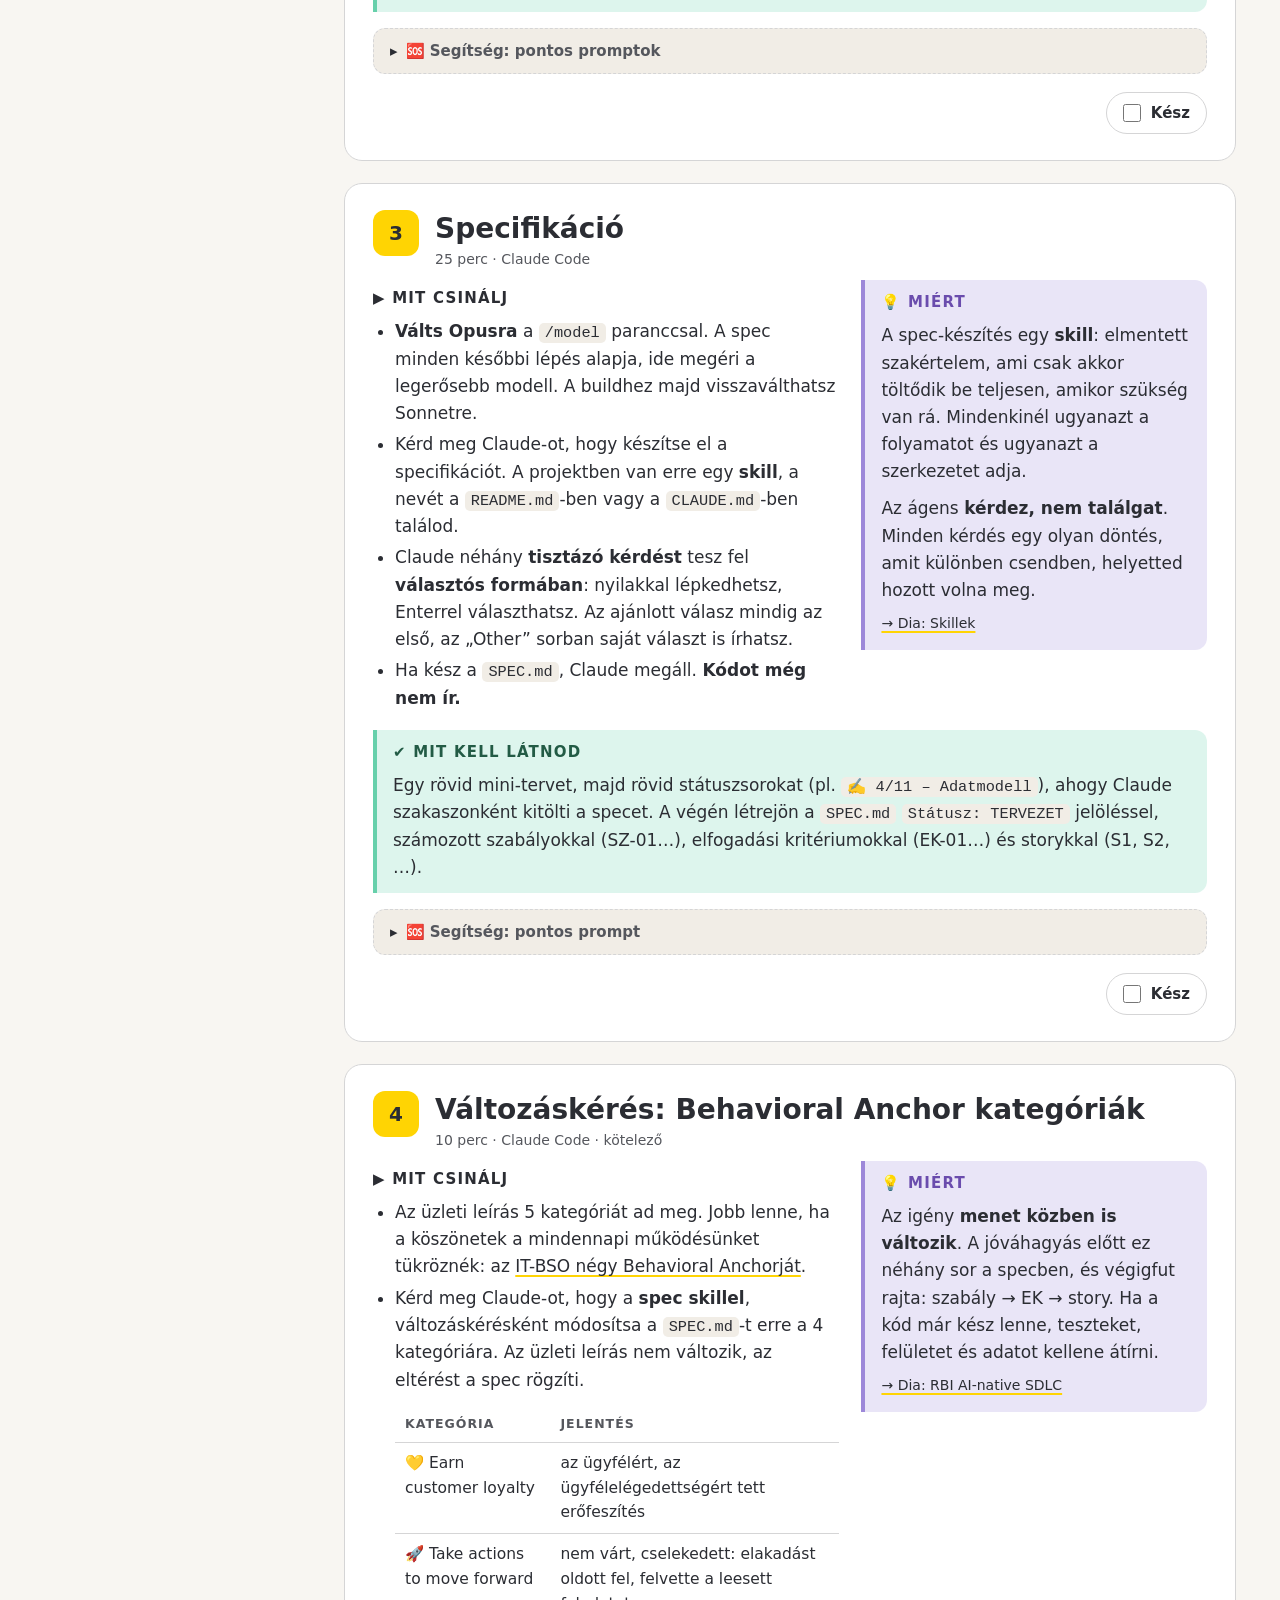
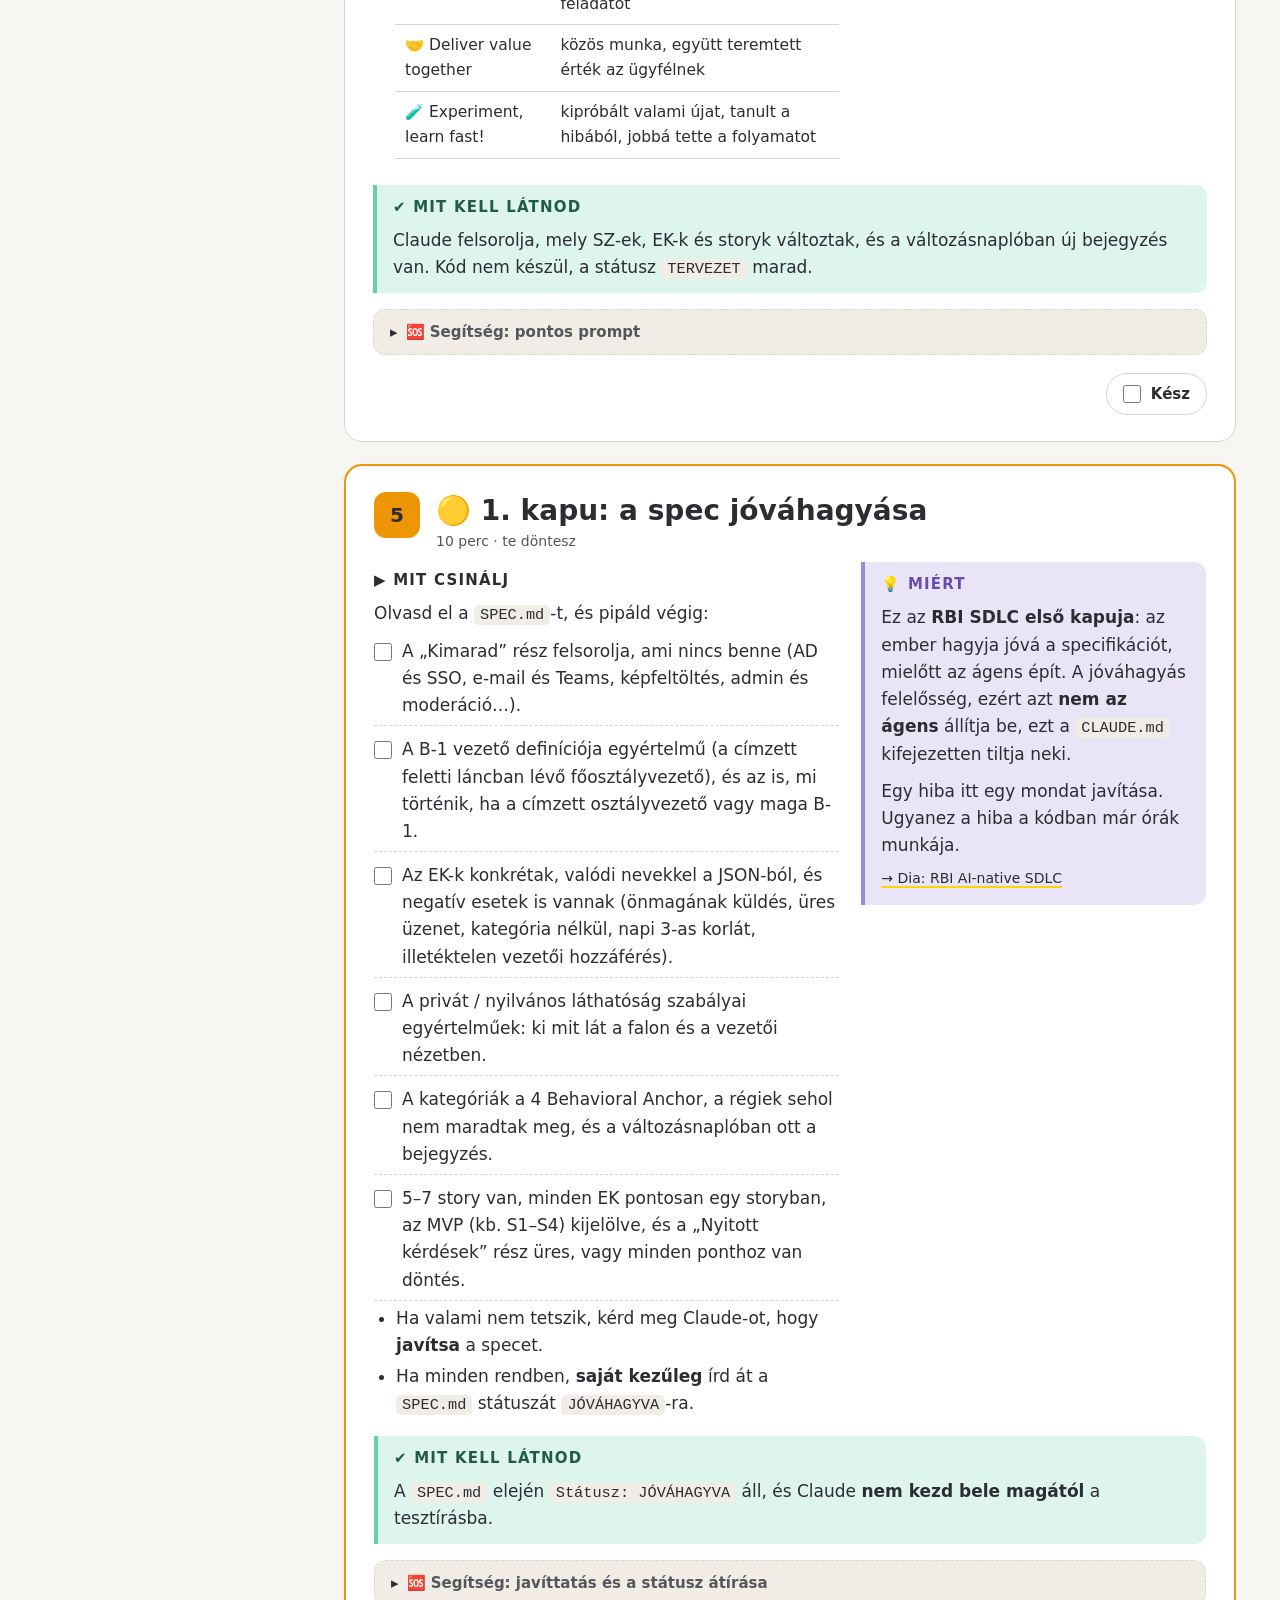
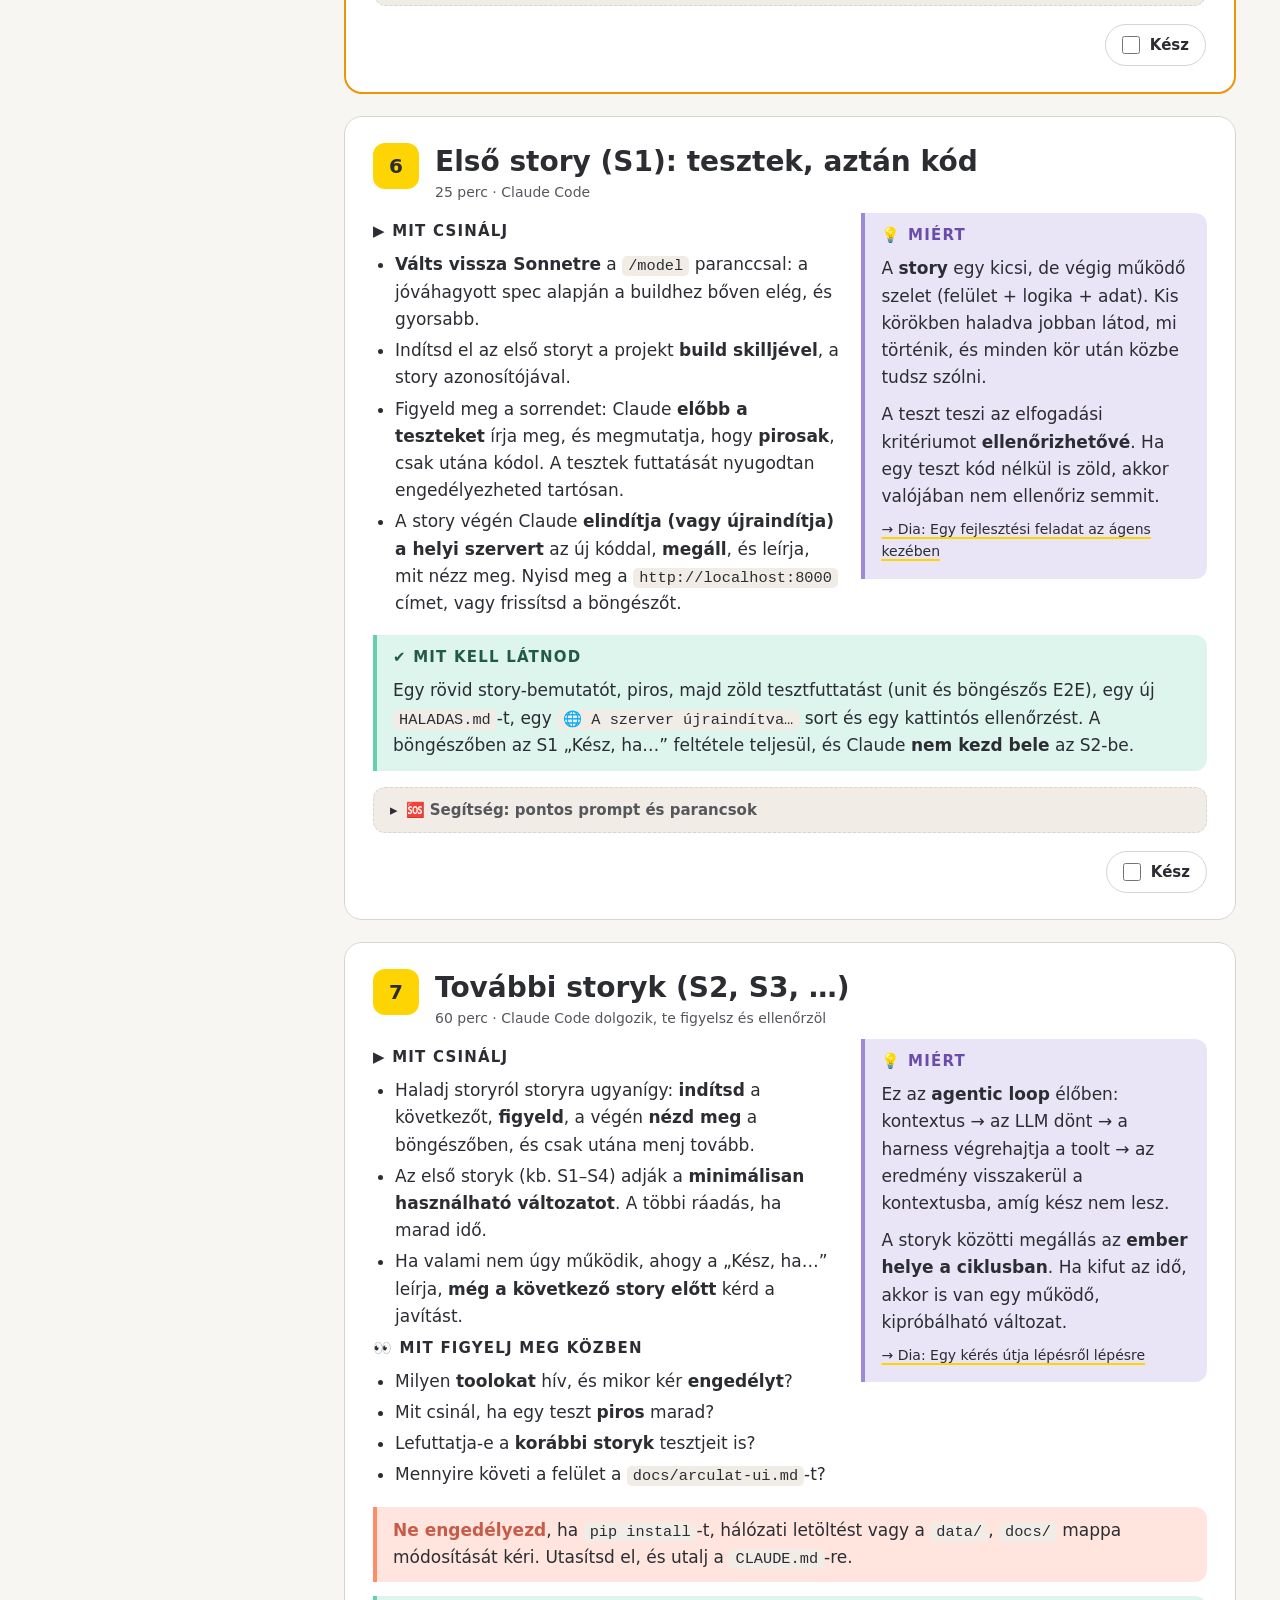
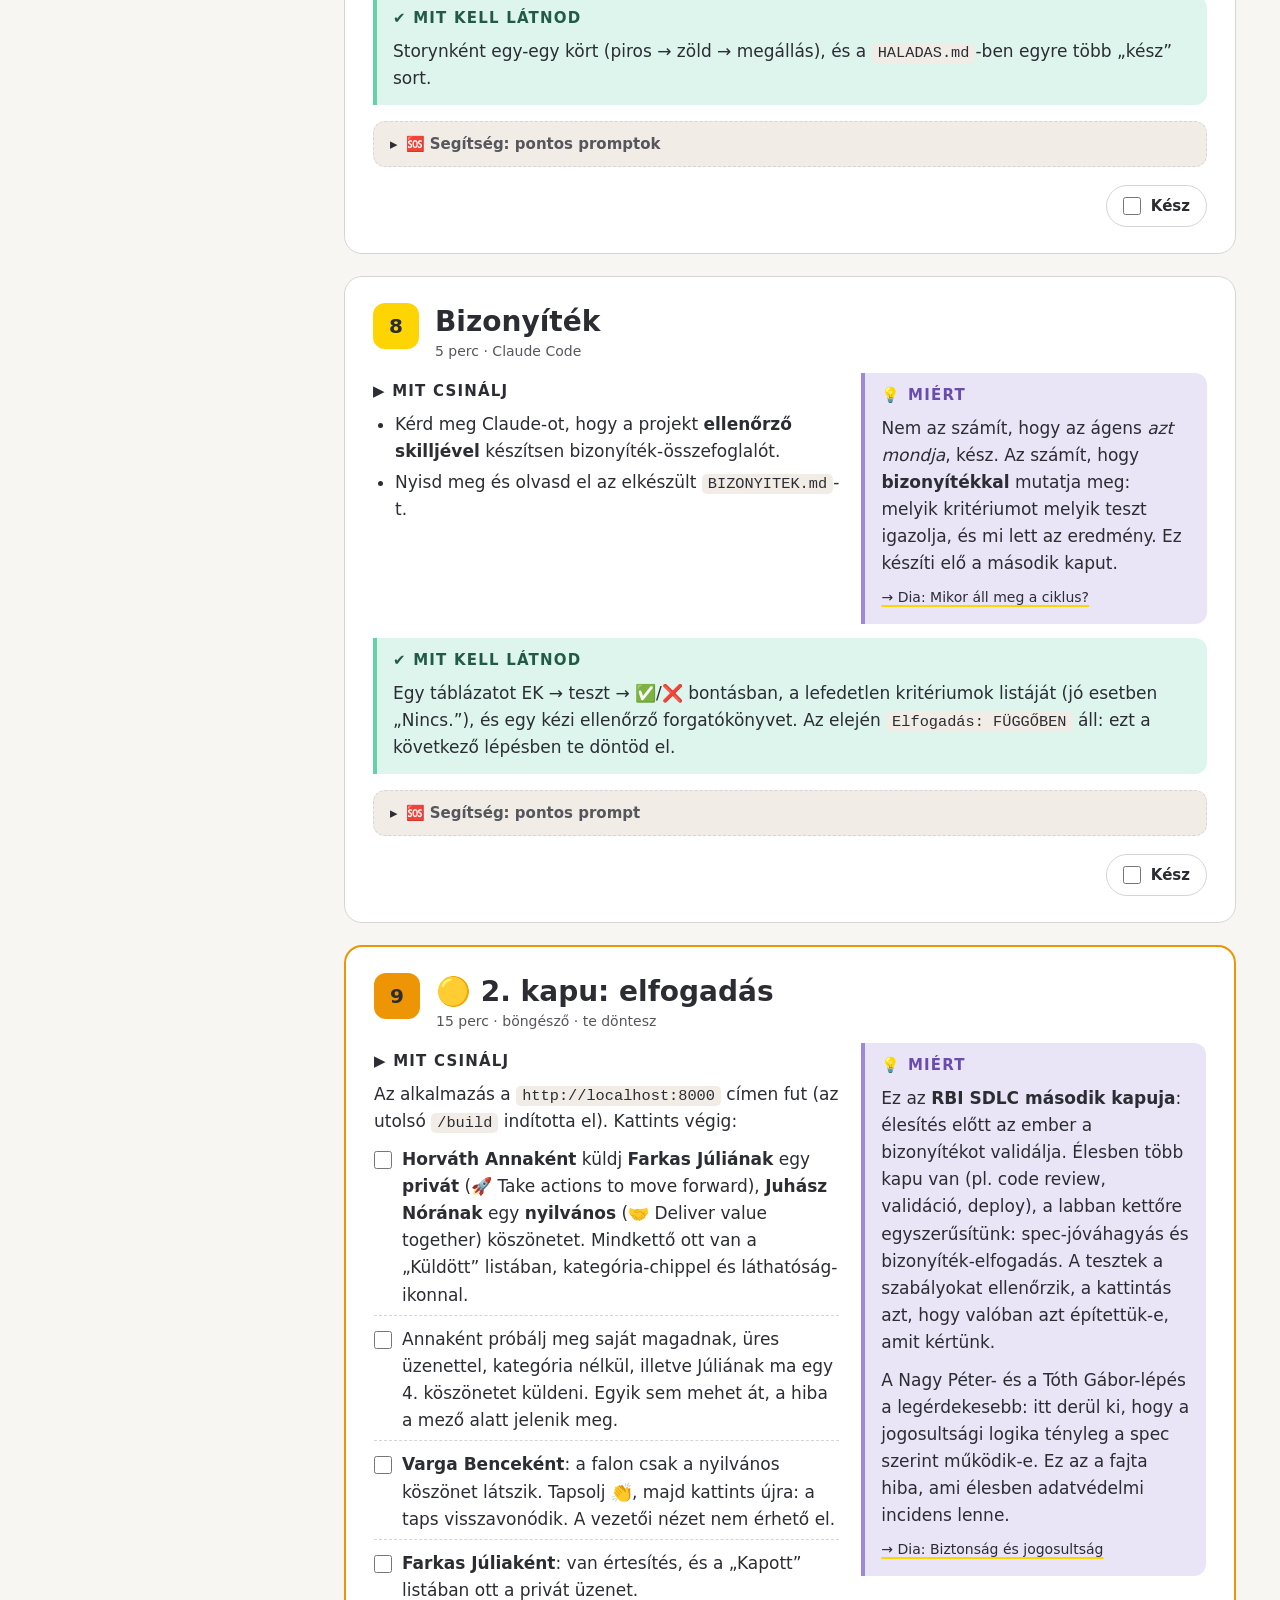
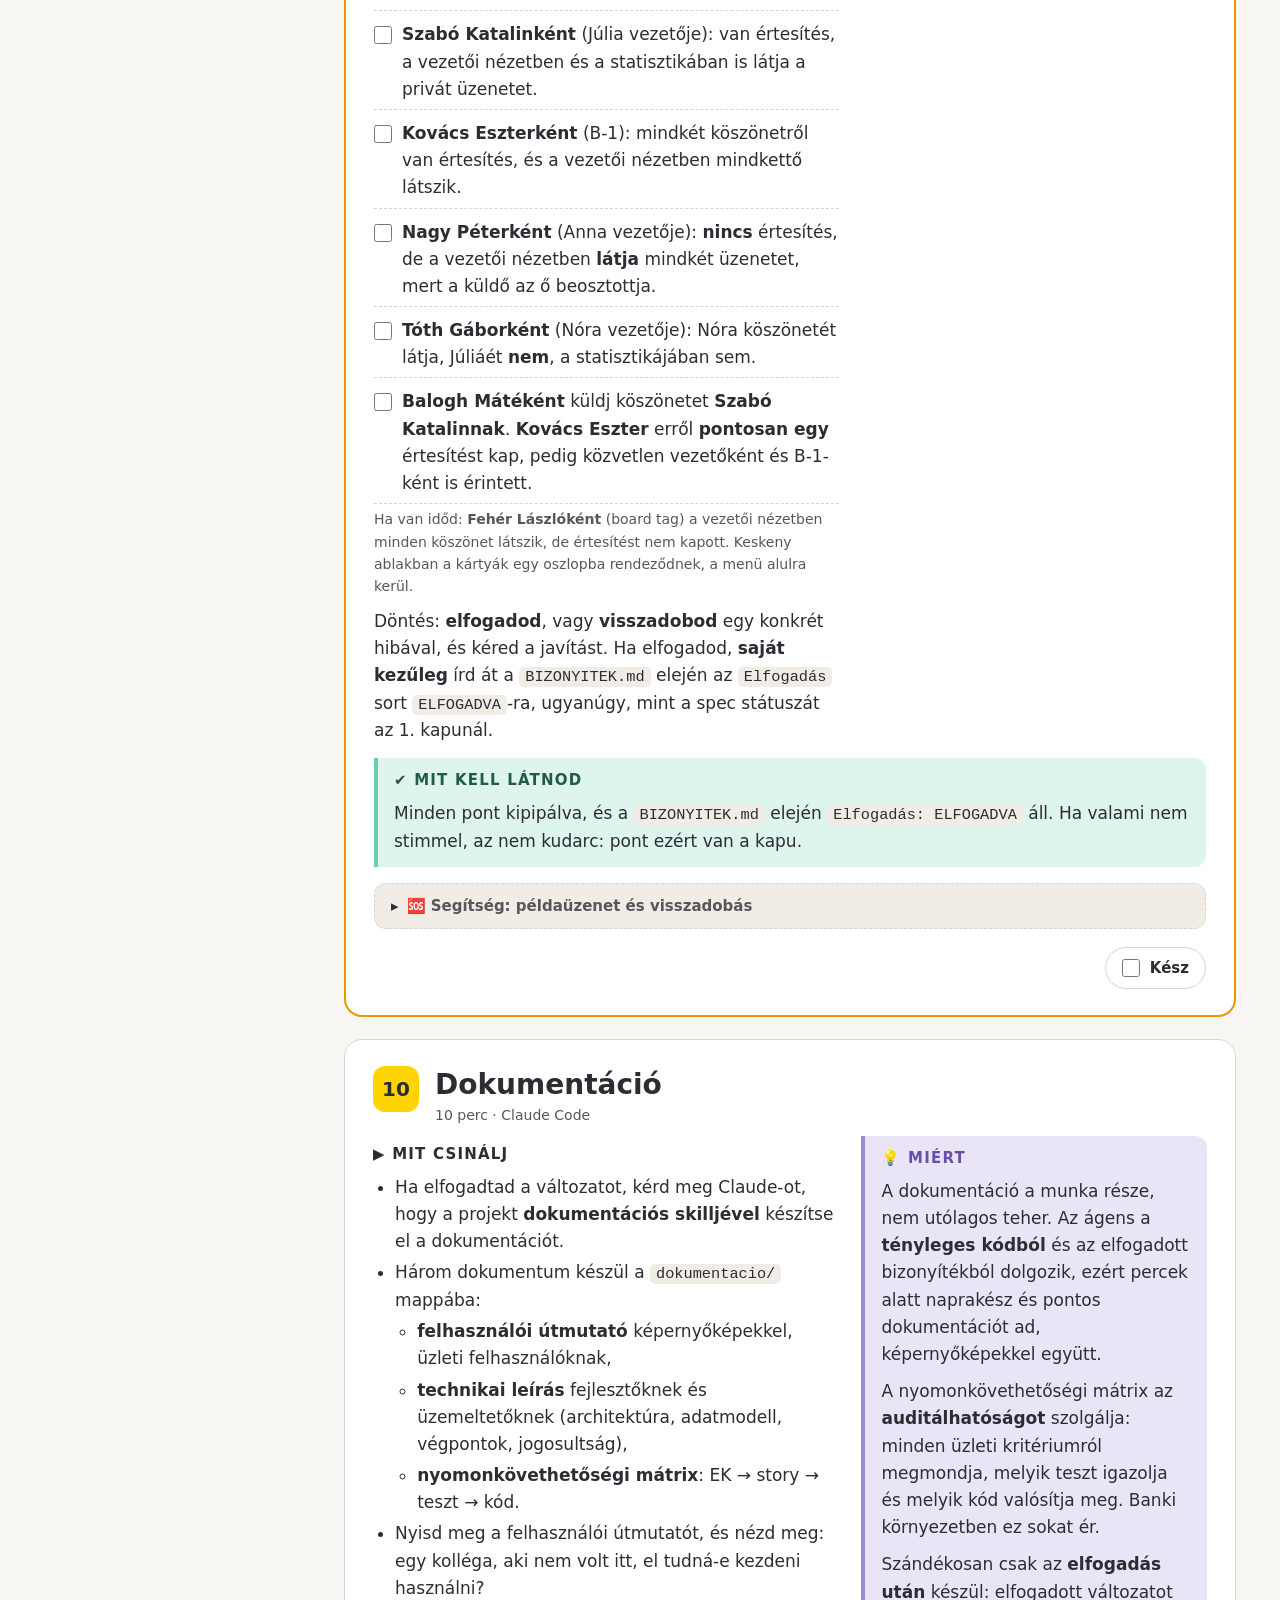
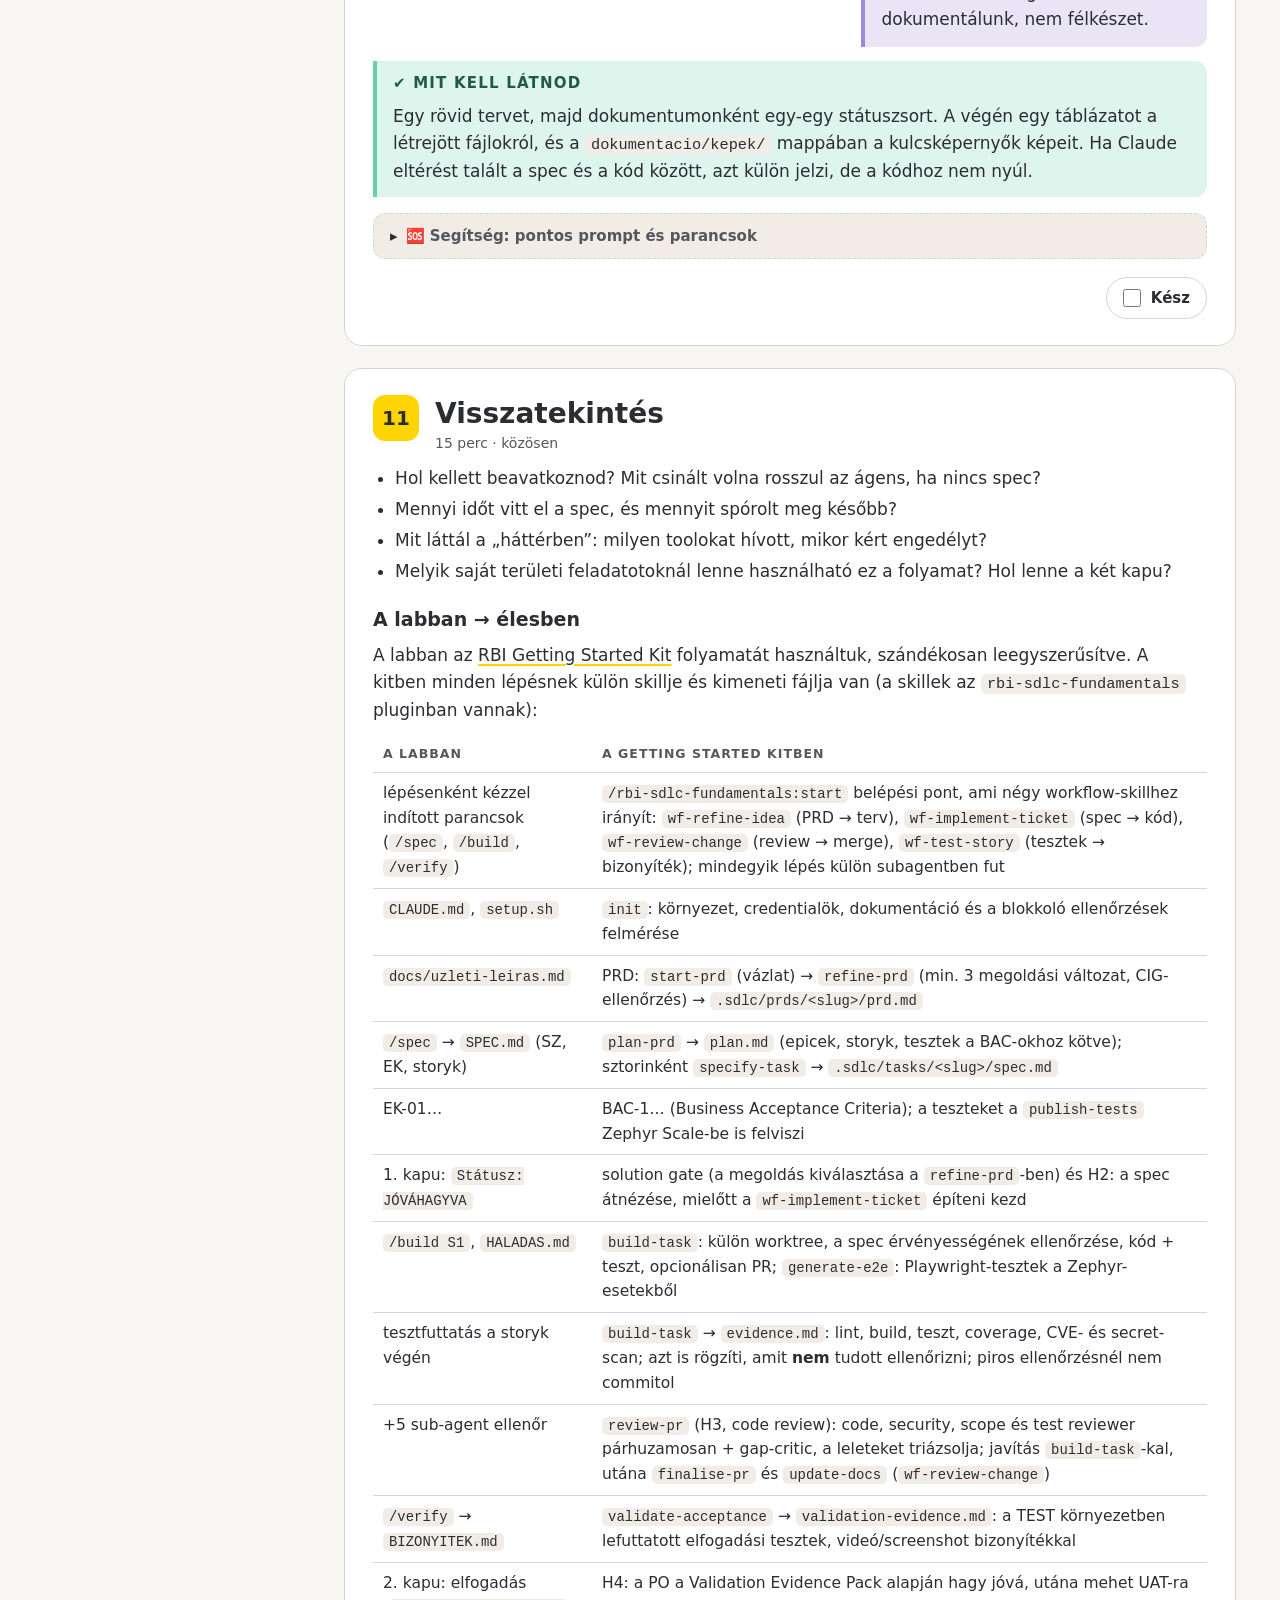
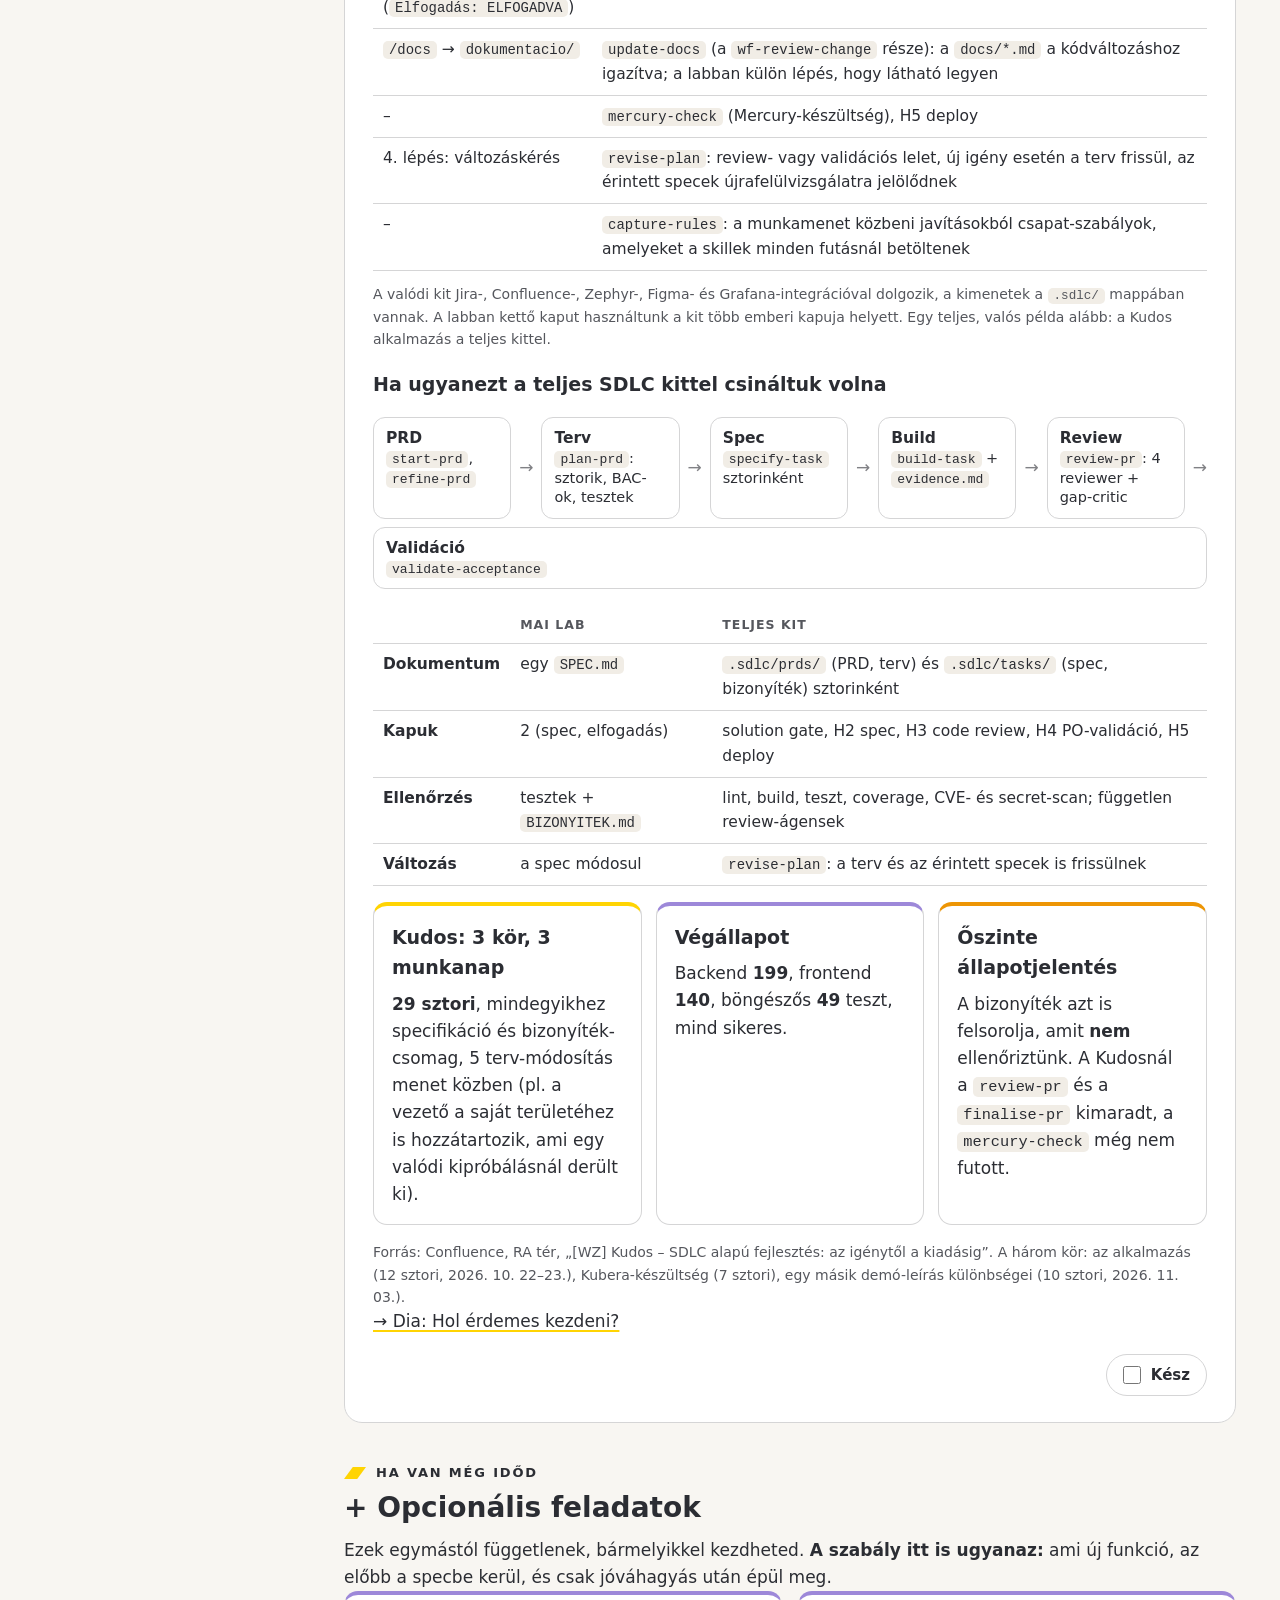
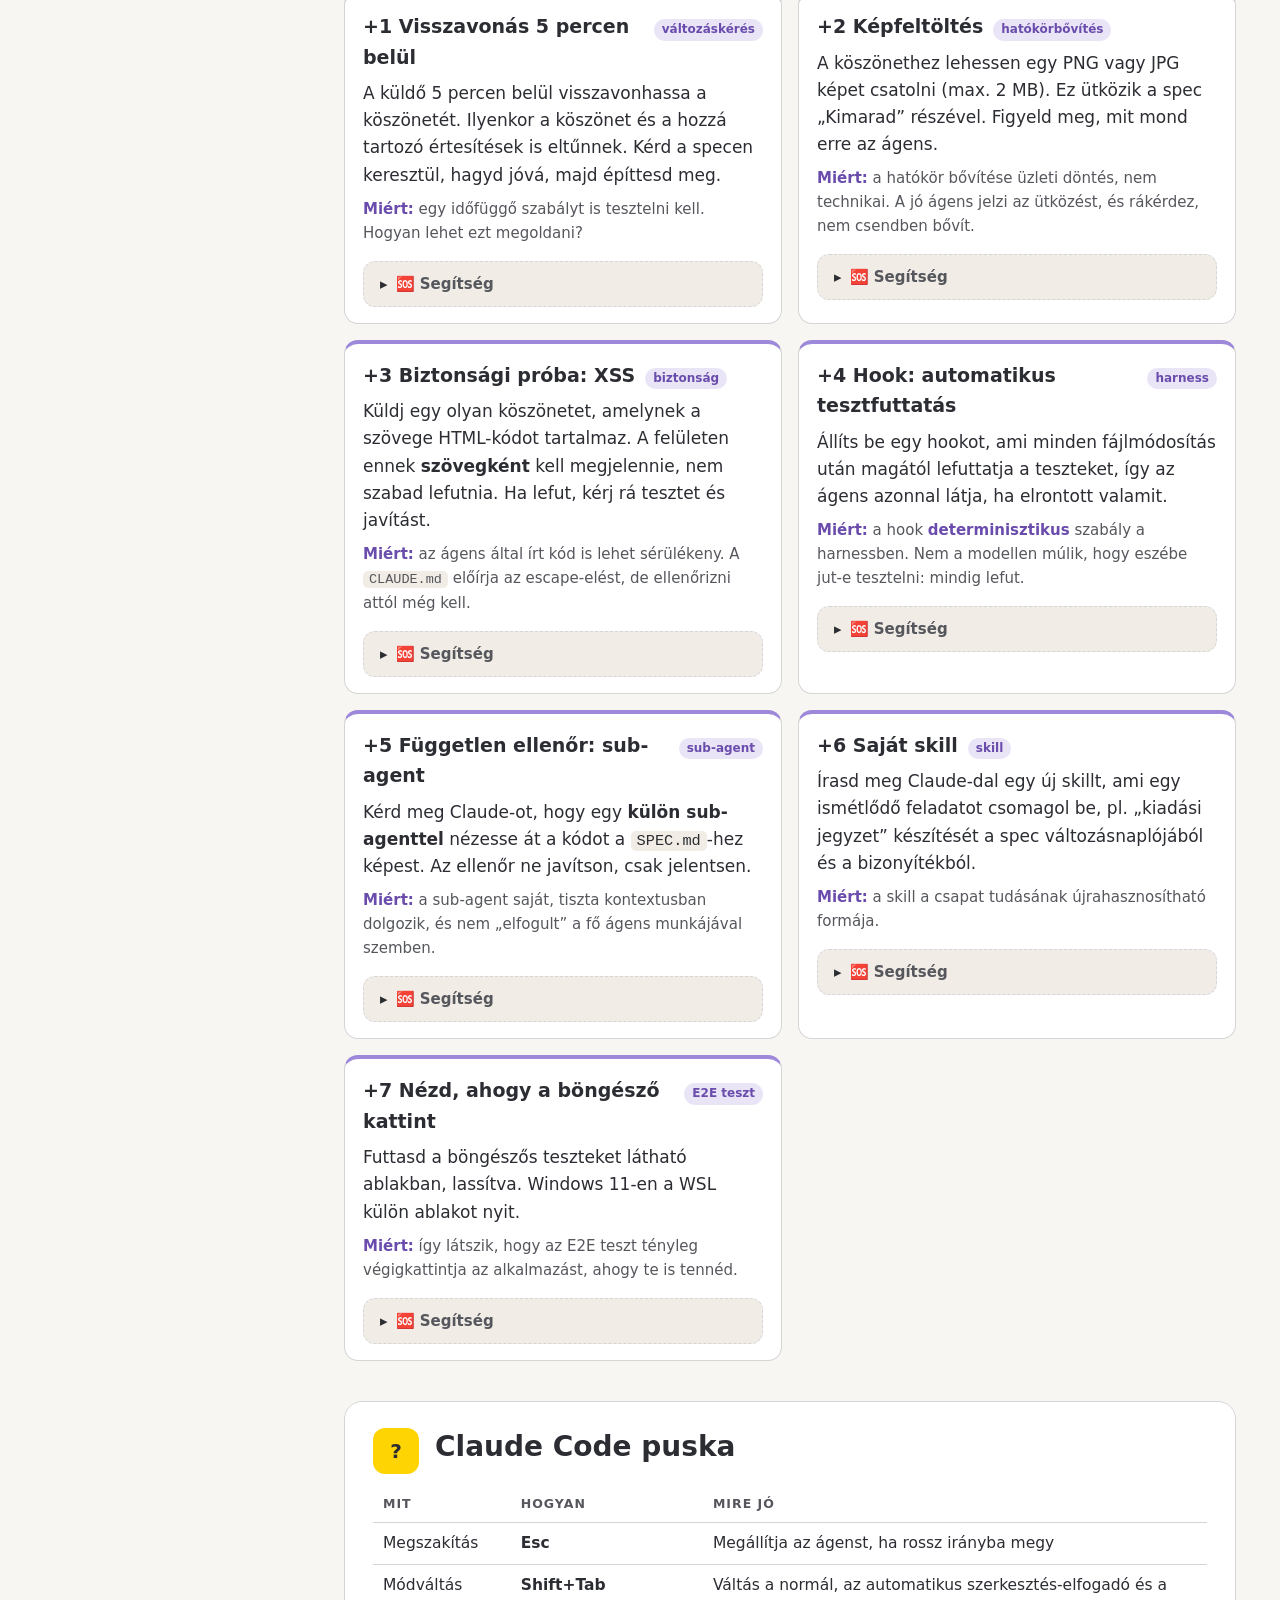
==== commit 44f2d8f1: "Move the full-kit SDLC comparison from the training slides to the lab guide Co-Authored-By: Claude S" ====
--- a/lab/index.html
+++ b/lab/index.html
@@ -470,8 +470,30 @@
     <tr><td>4. lépés: változáskérés</td><td><code>revise-plan</code>: review- vagy validációs lelet, új igény esetén a terv frissül, az érintett specek újrafelülvizsgálatra jelölődnek</td></tr>
     <tr><td>–</td><td><code>capture-rules</code>: a munkamenet közbeni javításokból csapat-szabályok, amelyeket a skillek minden futásnál betöltenek</td></tr>
   </table>
-  <p class="meta">A valódi kit Jira-, Confluence-, Zephyr-, Figma- és Grafana-integrációval dolgozik, a kimenetek a <code>.sdlc/</code> mappában vannak. A labban kettő kaput használtunk a kit több emberi kapuja helyett. Egy teljes, valós példa a <a href="../#46">következő dián</a>: a Kudos alkalmazás a teljes kittel.</p>
-  <a class="slide" href="../#50">→ Dia: Hol érdemes kezdeni?</a>
+  <p class="meta">A valódi kit Jira-, Confluence-, Zephyr-, Figma- és Grafana-integrációval dolgozik, a kimenetek a <code>.sdlc/</code> mappában vannak. A labban kettő kaput használtunk a kit több emberi kapuja helyett. Egy teljes, valós példa alább: a Kudos alkalmazás a teljes kittel.</p>
+  <h3>Ha ugyanezt a teljes SDLC kittel csináltuk volna</h3>
+  <div class="flow">
+    <div class="node"><b>PRD</b><code>start-prd</code>, <code>refine-prd</code></div><div class="arr">→</div>
+    <div class="node"><b>Terv</b><code>plan-prd</code>: sztorik, BAC-ok, tesztek</div><div class="arr">→</div>
+    <div class="node"><b>Spec</b><code>specify-task</code> sztorinként</div><div class="arr">→</div>
+    <div class="node"><b>Build</b><code>build-task</code> + <code>evidence.md</code></div><div class="arr">→</div>
+    <div class="node"><b>Review</b><code>review-pr</code>: 4 reviewer + gap-critic</div><div class="arr">→</div>
+    <div class="node"><b>Validáció</b><code>validate-acceptance</code></div>
+  </div>
+  <table>
+    <tr><th></th><th>Mai lab</th><th>Teljes kit</th></tr>
+    <tr><td><b>Dokumentum</b></td><td>egy <code>SPEC.md</code></td><td><code>.sdlc/prds/</code> (PRD, terv) és <code>.sdlc/tasks/</code> (spec, bizonyíték) sztorinként</td></tr>
+    <tr><td><b>Kapuk</b></td><td>2 (spec, elfogadás)</td><td>solution gate, H2 spec, H3 code review, H4 PO-validáció, H5 deploy</td></tr>
+    <tr><td><b>Ellenőrzés</b></td><td>tesztek + <code>BIZONYITEK.md</code></td><td>lint, build, teszt, coverage, CVE- és secret-scan; független review-ágensek</td></tr>
+    <tr><td><b>Változás</b></td><td>a spec módosul</td><td><code>revise-plan</code>: a terv és az érintett specek is frissülnek</td></tr>
+  </table>
+  <div class="grid">
+    <div class="card y"><h3>Kudos: 3 kör, 3 munkanap</h3><p><b>29 sztori</b>, mindegyikhez specifikáció és bizonyíték-csomag, 5 terv-módosítás menet közben (pl. a vezető a saját területéhez is hozzátartozik, ami egy valódi kipróbálásnál derült ki).</p></div>
+    <div class="card v"><h3>Végállapot</h3><p>Backend <b>199</b>, frontend <b>140</b>, böngészős <b>49</b> teszt, mind sikeres.</p></div>
+    <div class="card a"><h3>Őszinte állapotjelentés</h3><p>A bizonyíték azt is felsorolja, amit <b>nem</b> ellenőriztünk. A Kudosnál a <code>review-pr</code> és a <code>finalise-pr</code> kimaradt, a <code>mercury-check</code> még nem futott.</p></div>
+  </div>
+  <p class="meta">Forrás: Confluence, RA tér, „[WZ] Kudos – SDLC alapú fejlesztés: az igénytől a kiadásig”. A három kör: az alkalmazás (12 sztori, 2026. 10. 22–23.), Kubera-készültség (7 sztori), egy másik demó-leírás különbségei (10 sztori, 2026. 11. 03.).</p>
+  <a class="slide" href="../#49">→ Dia: Hol érdemes kezdeni?</a>
   <div class="done-row"><label><input type="checkbox" data-done="s8"> Kész</label></div>
 </section>
 
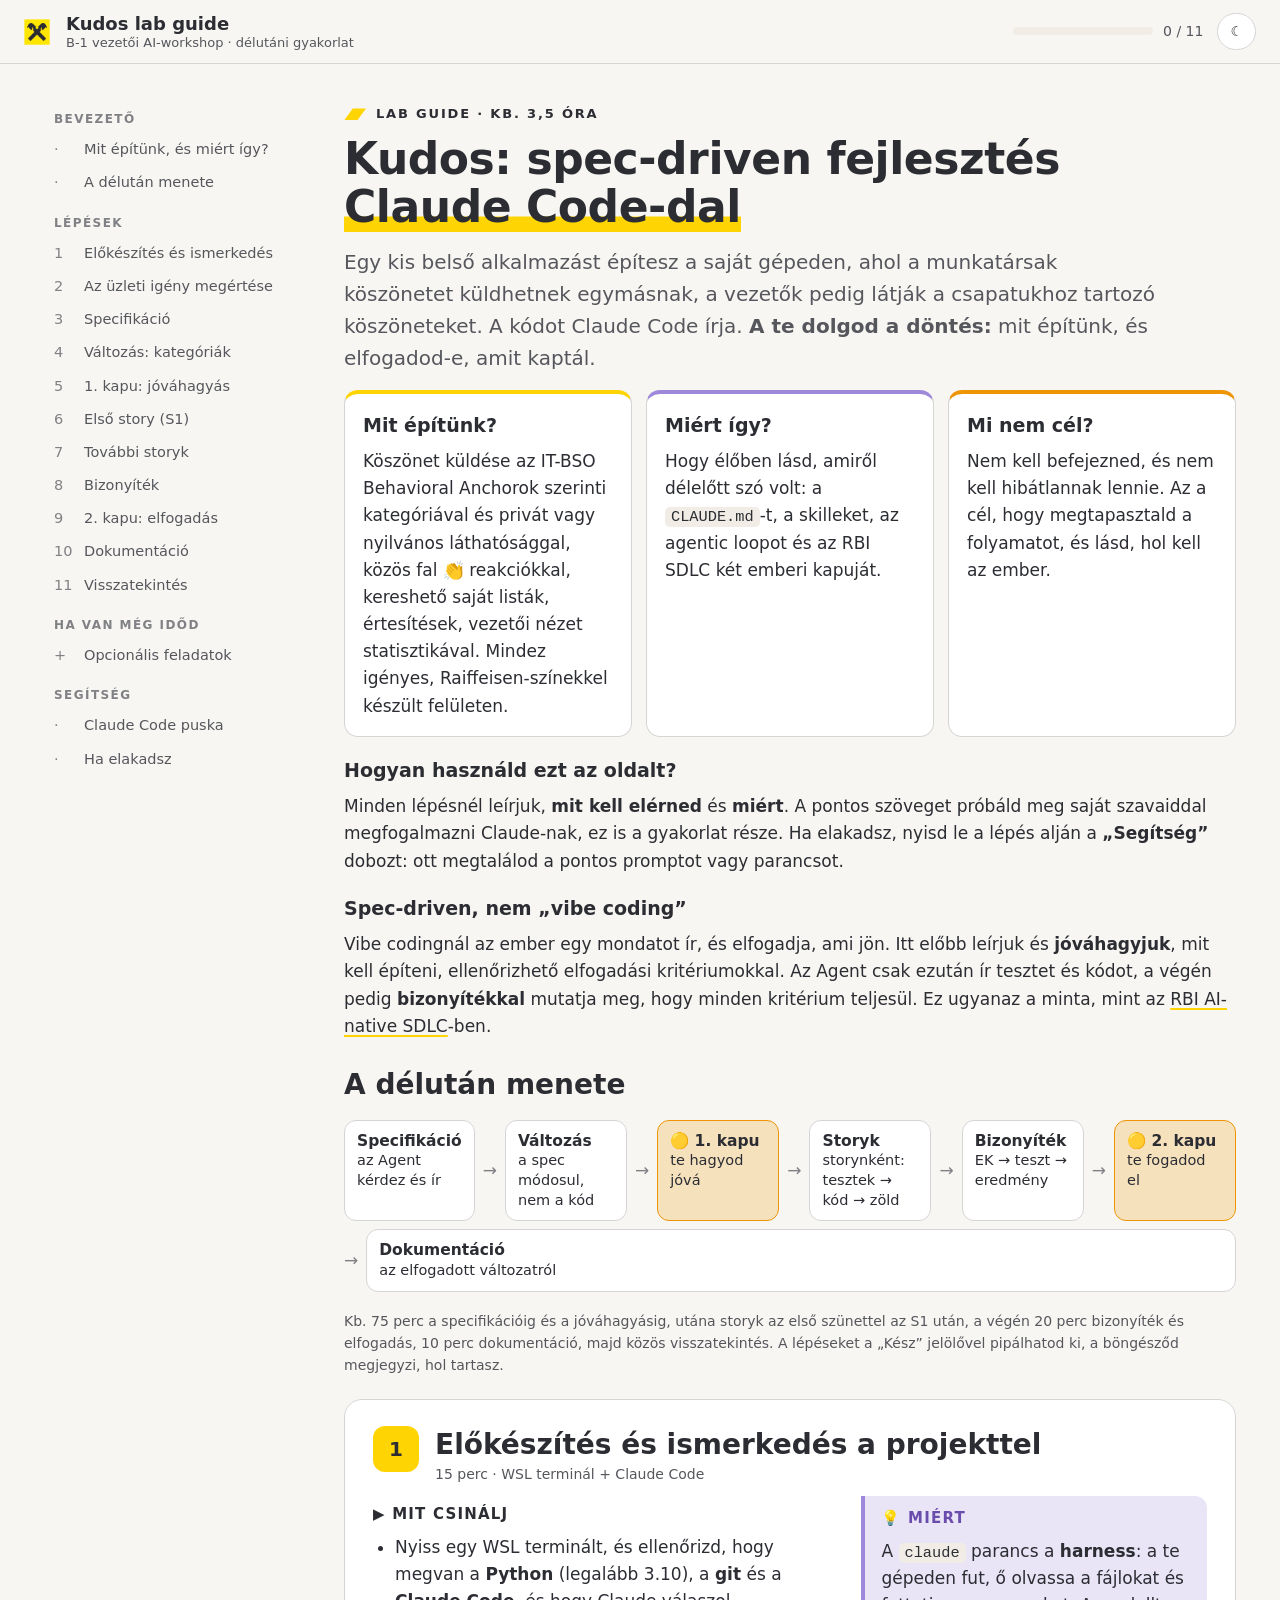
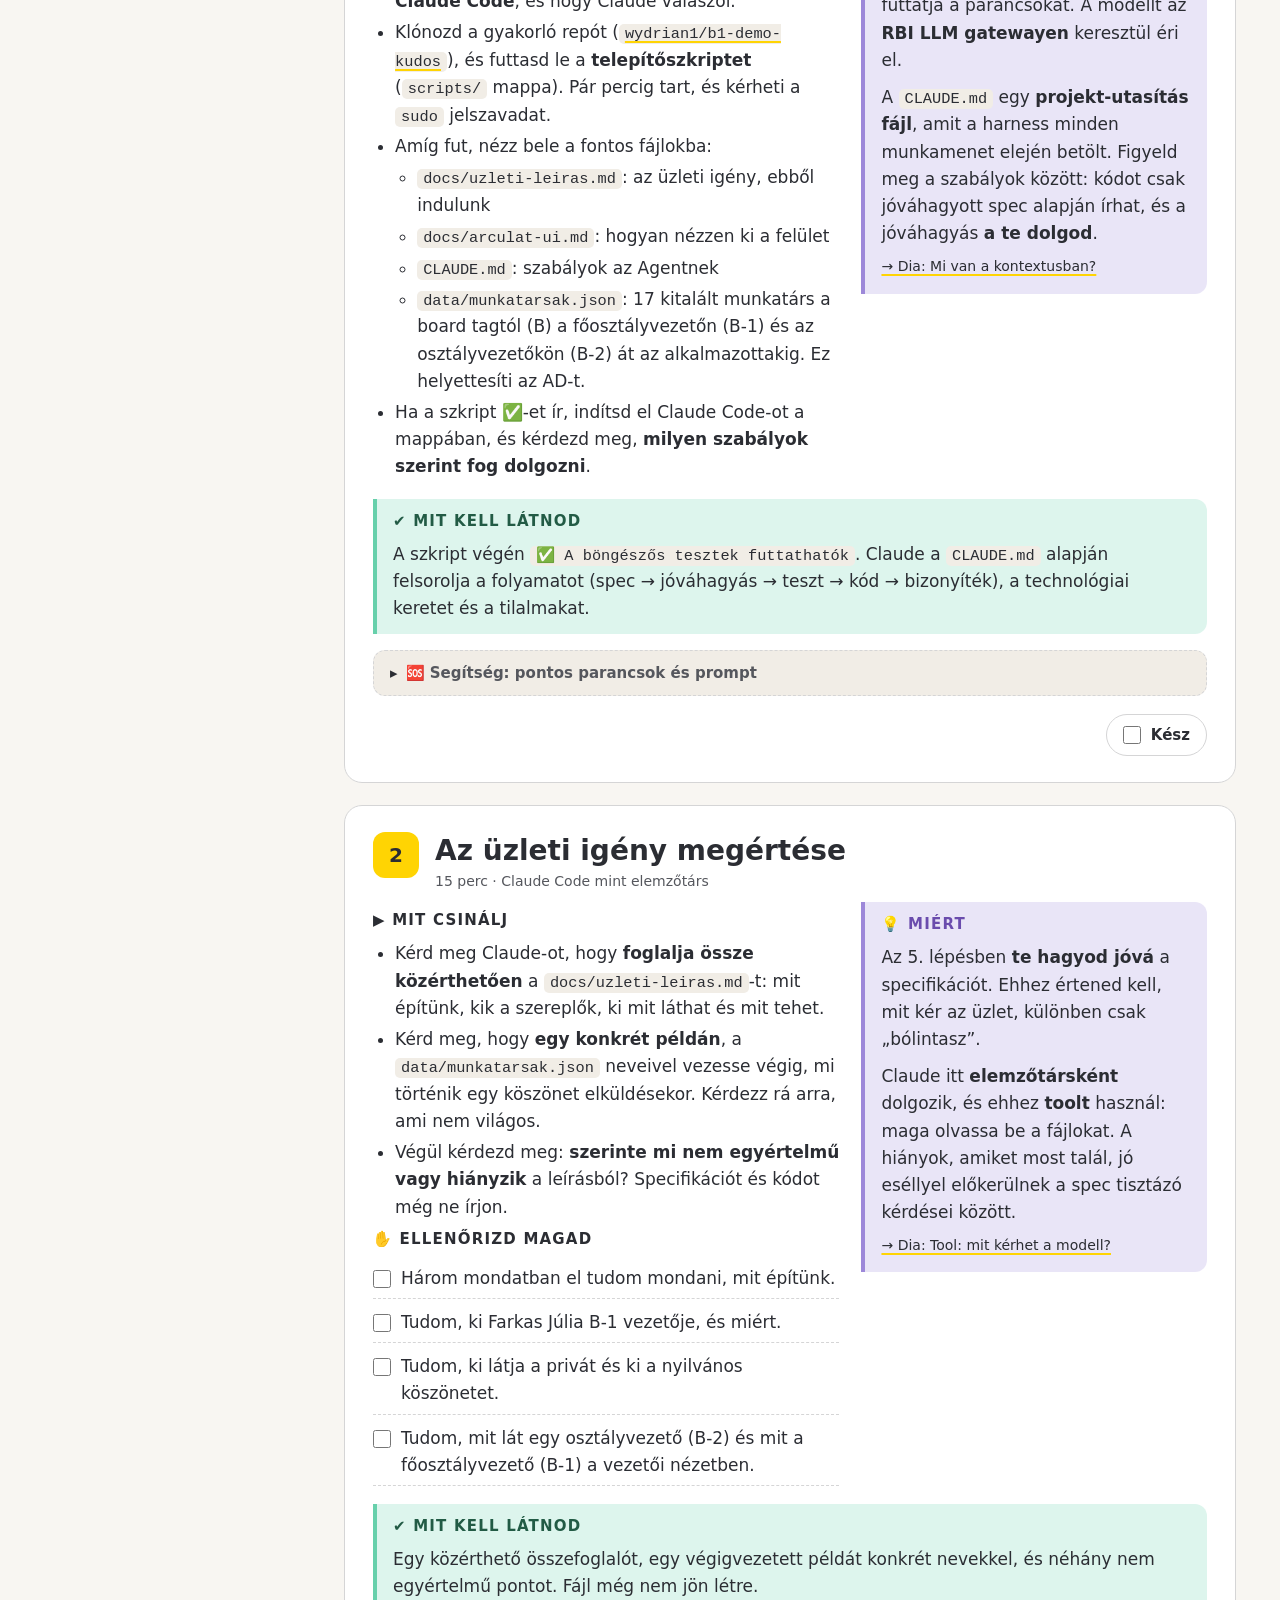
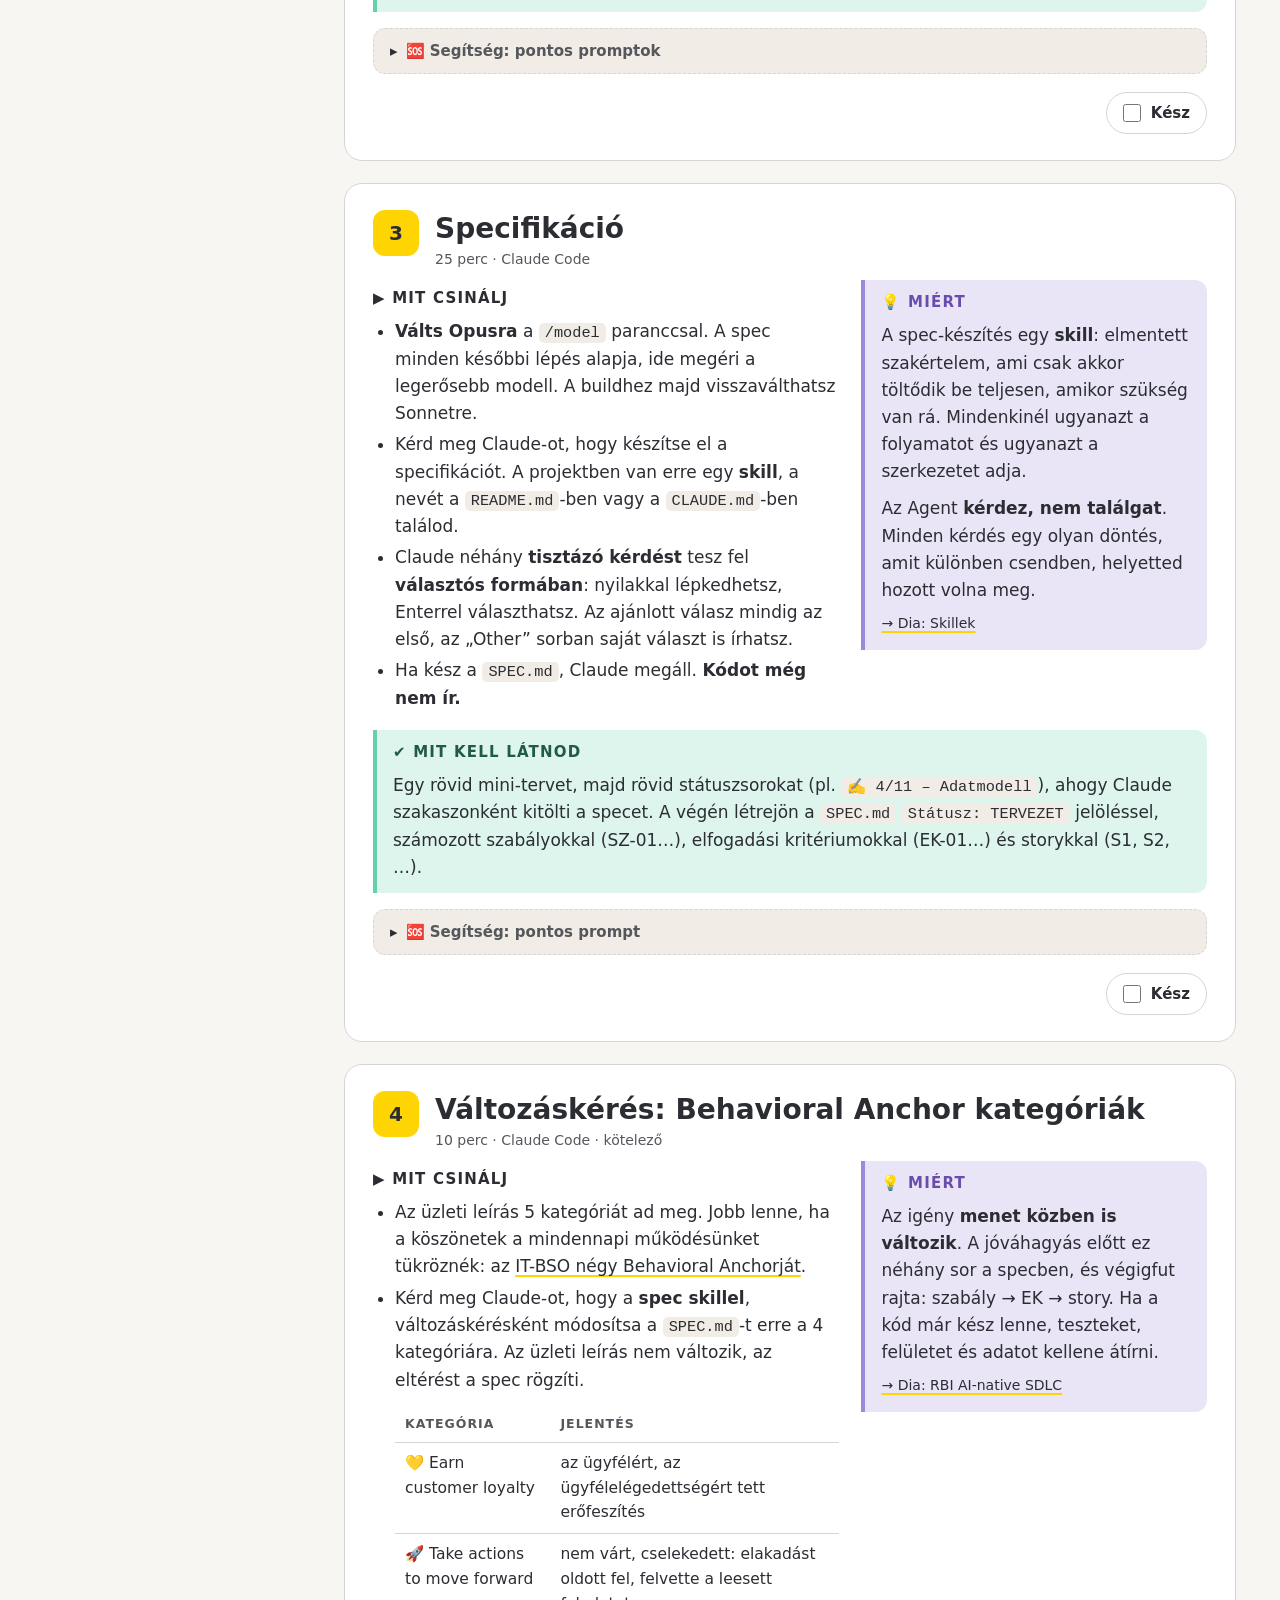
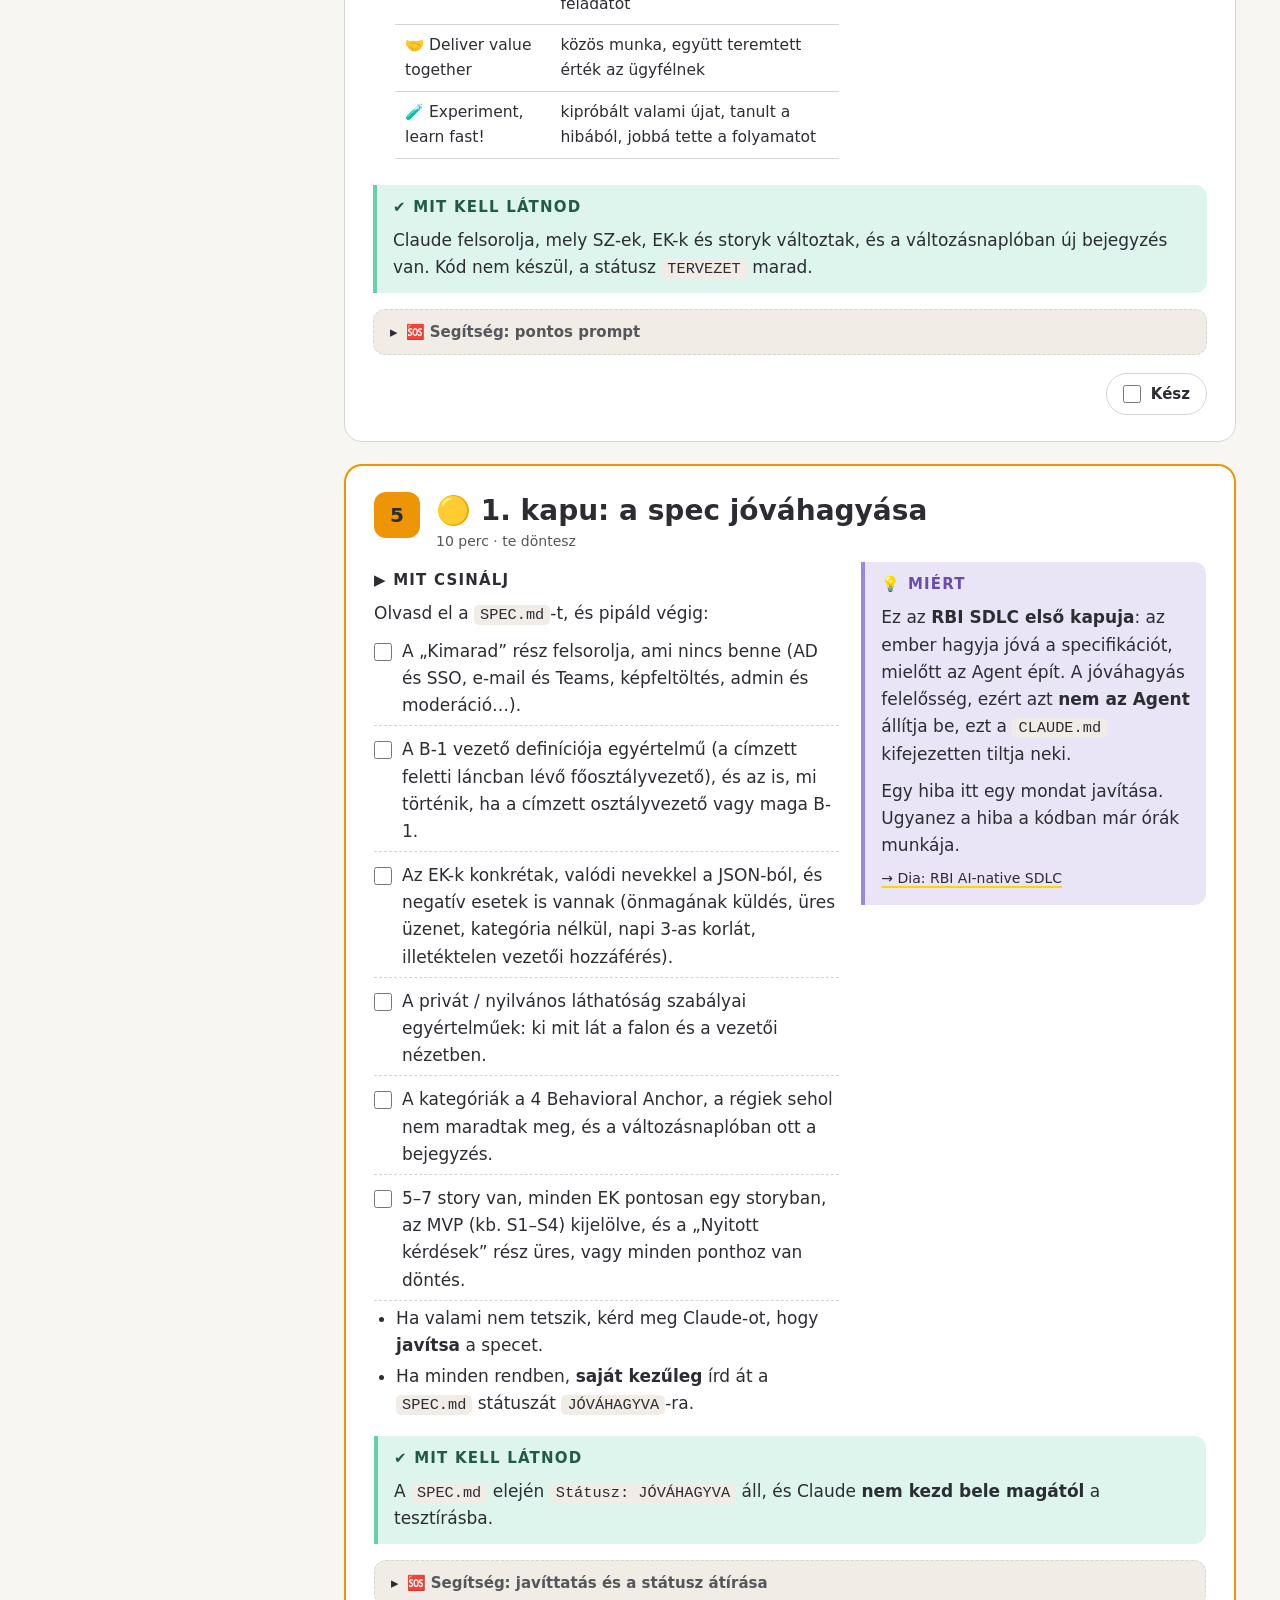
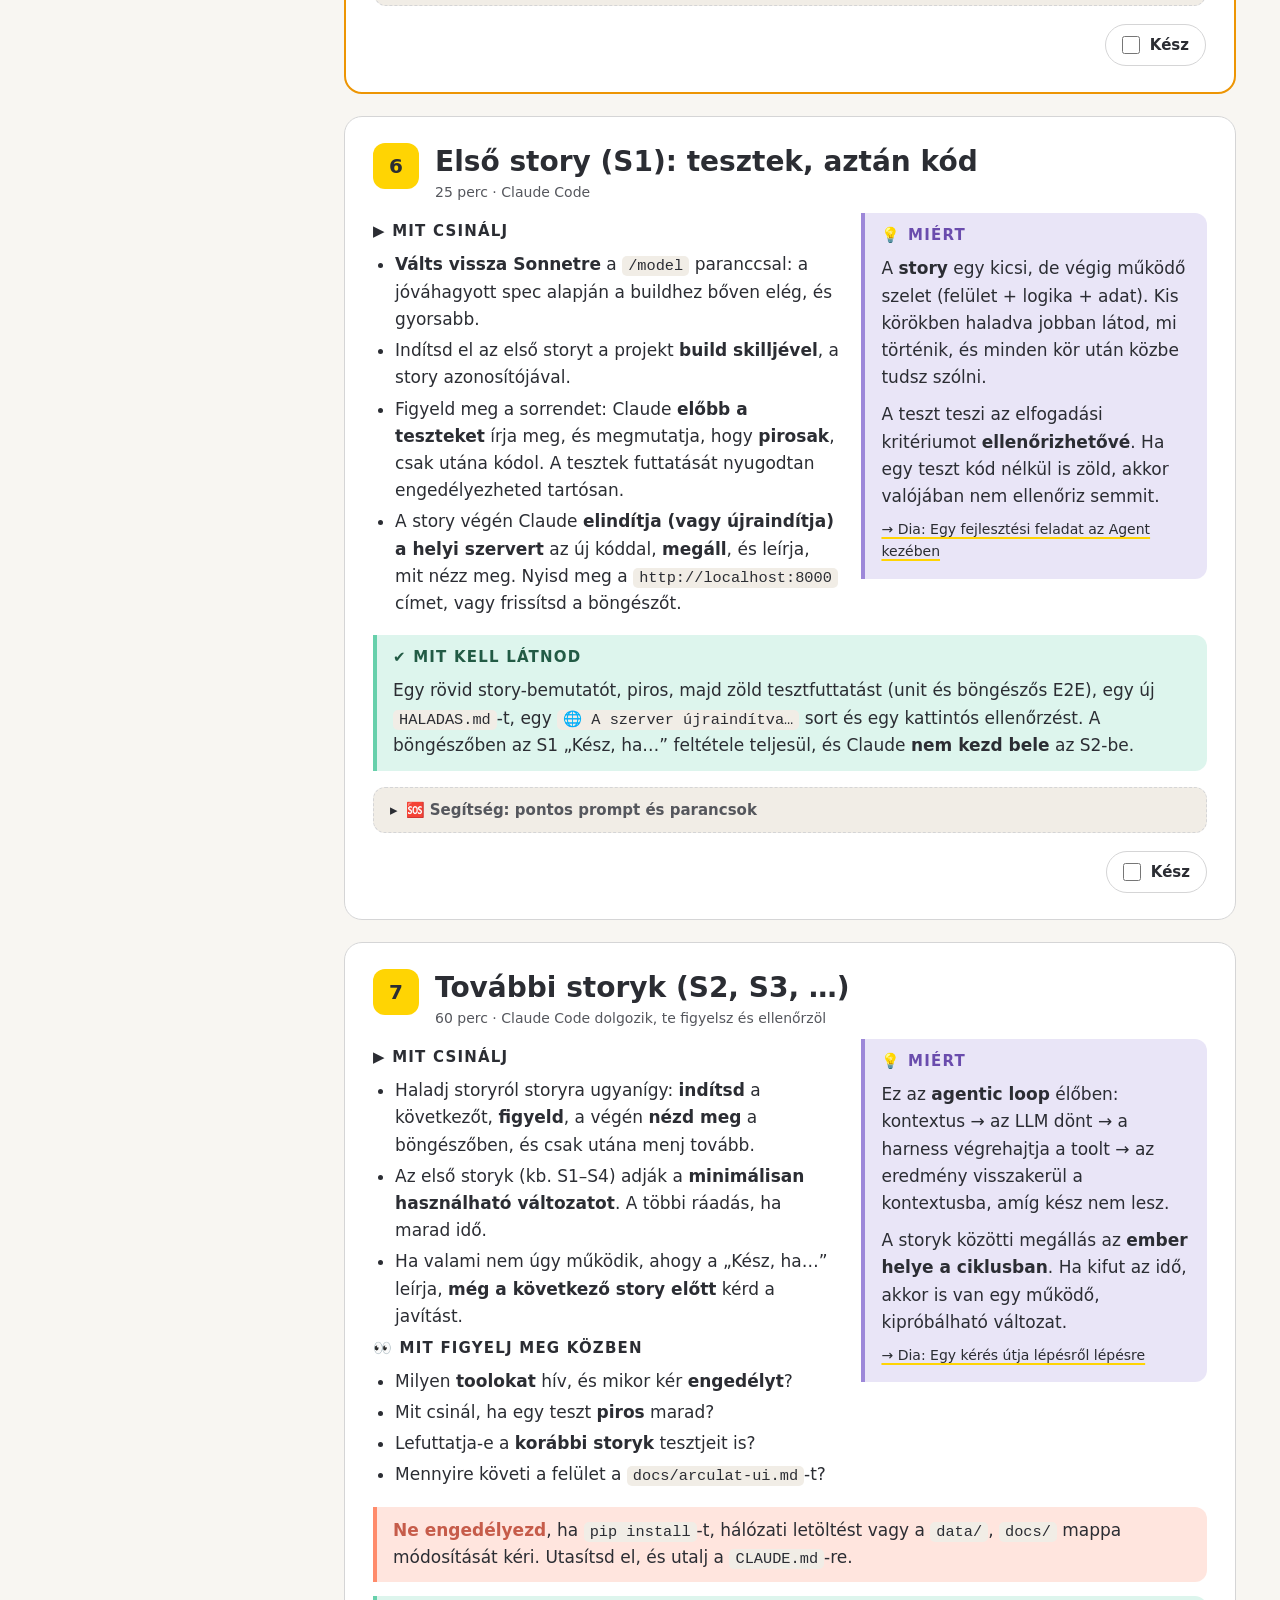
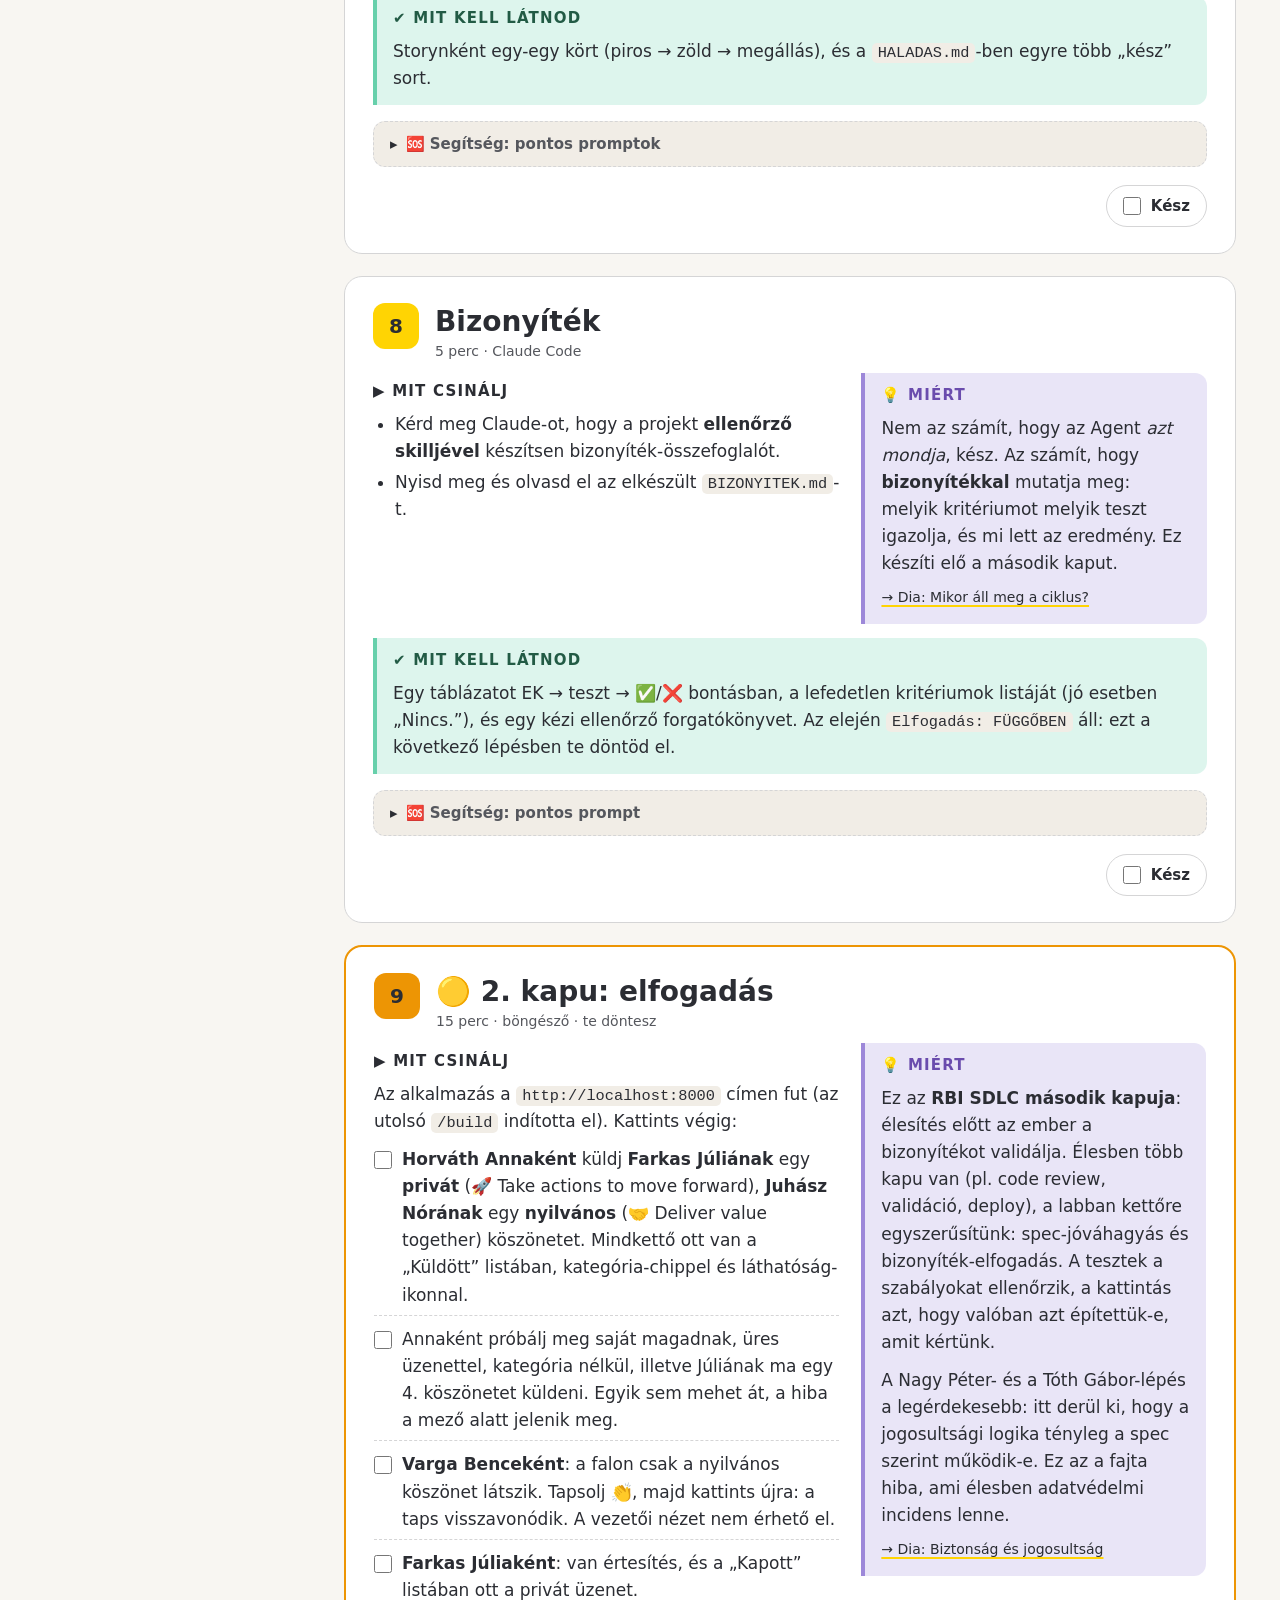
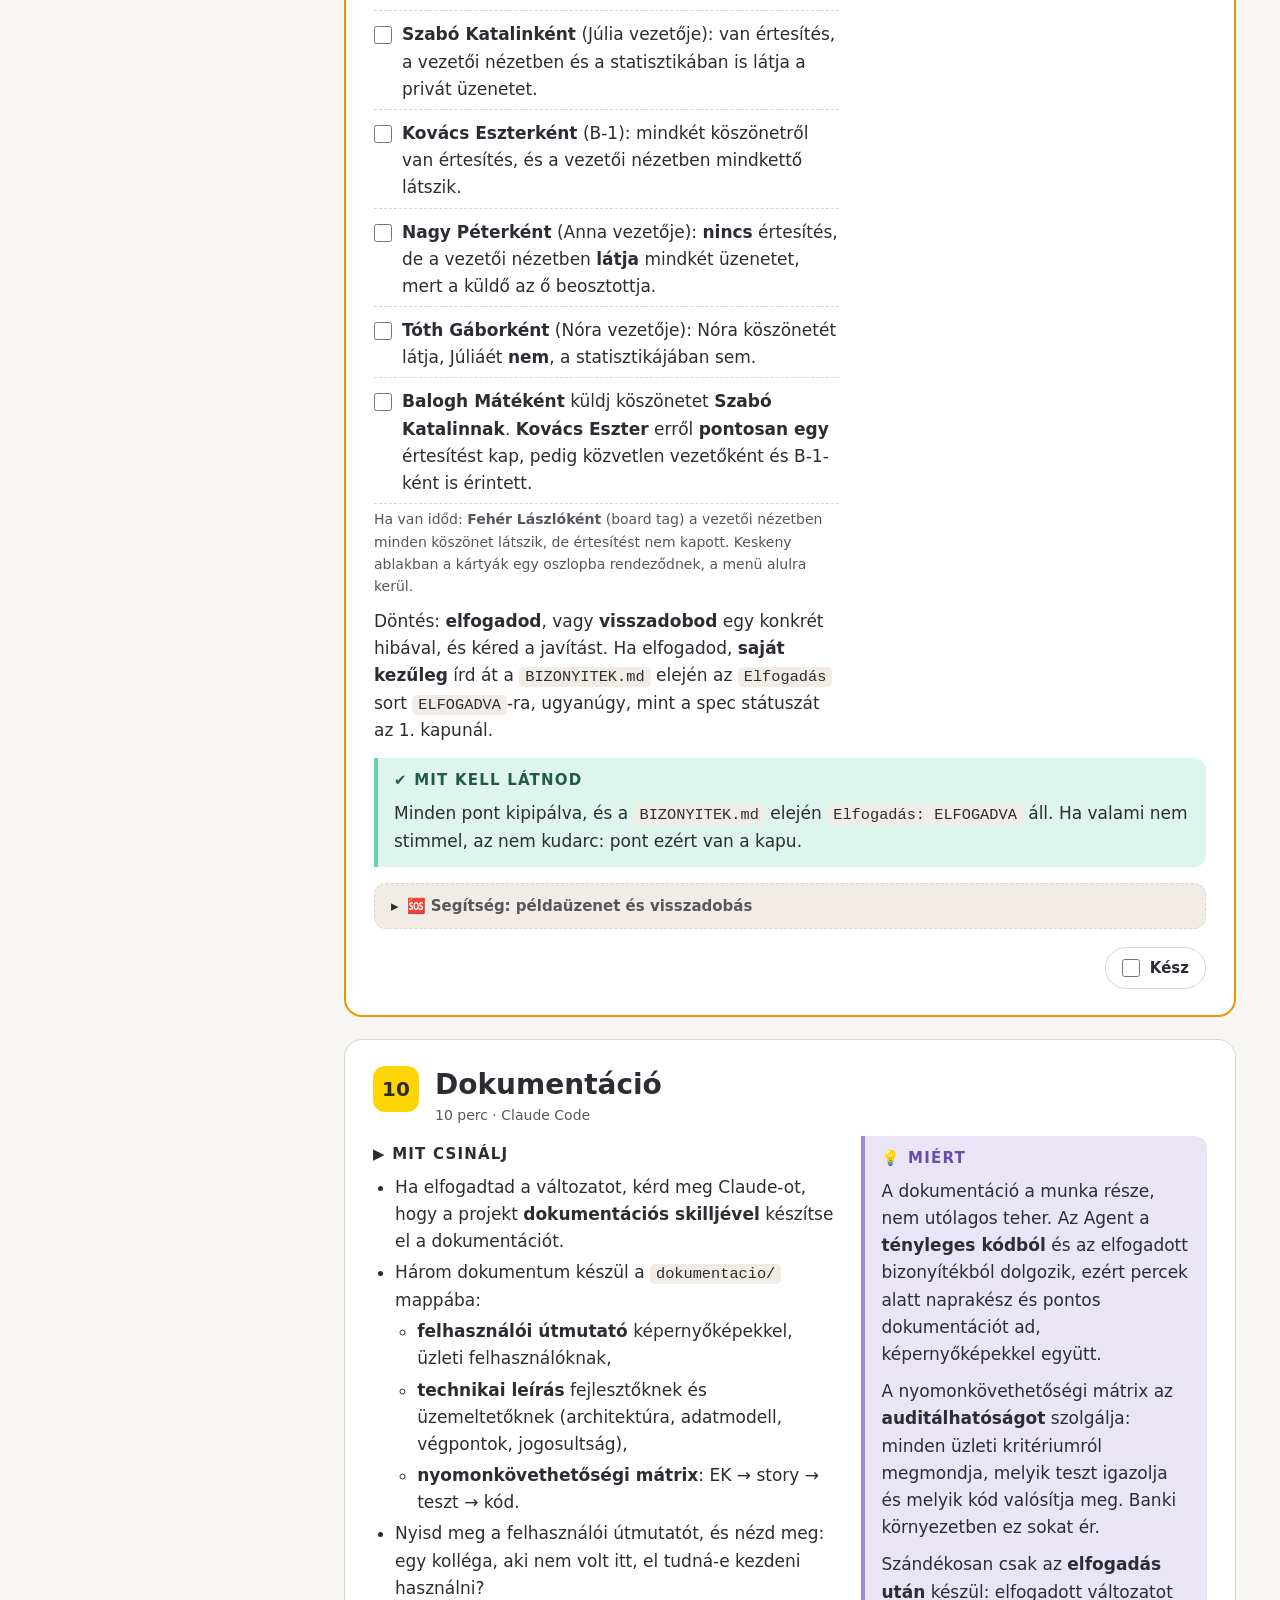
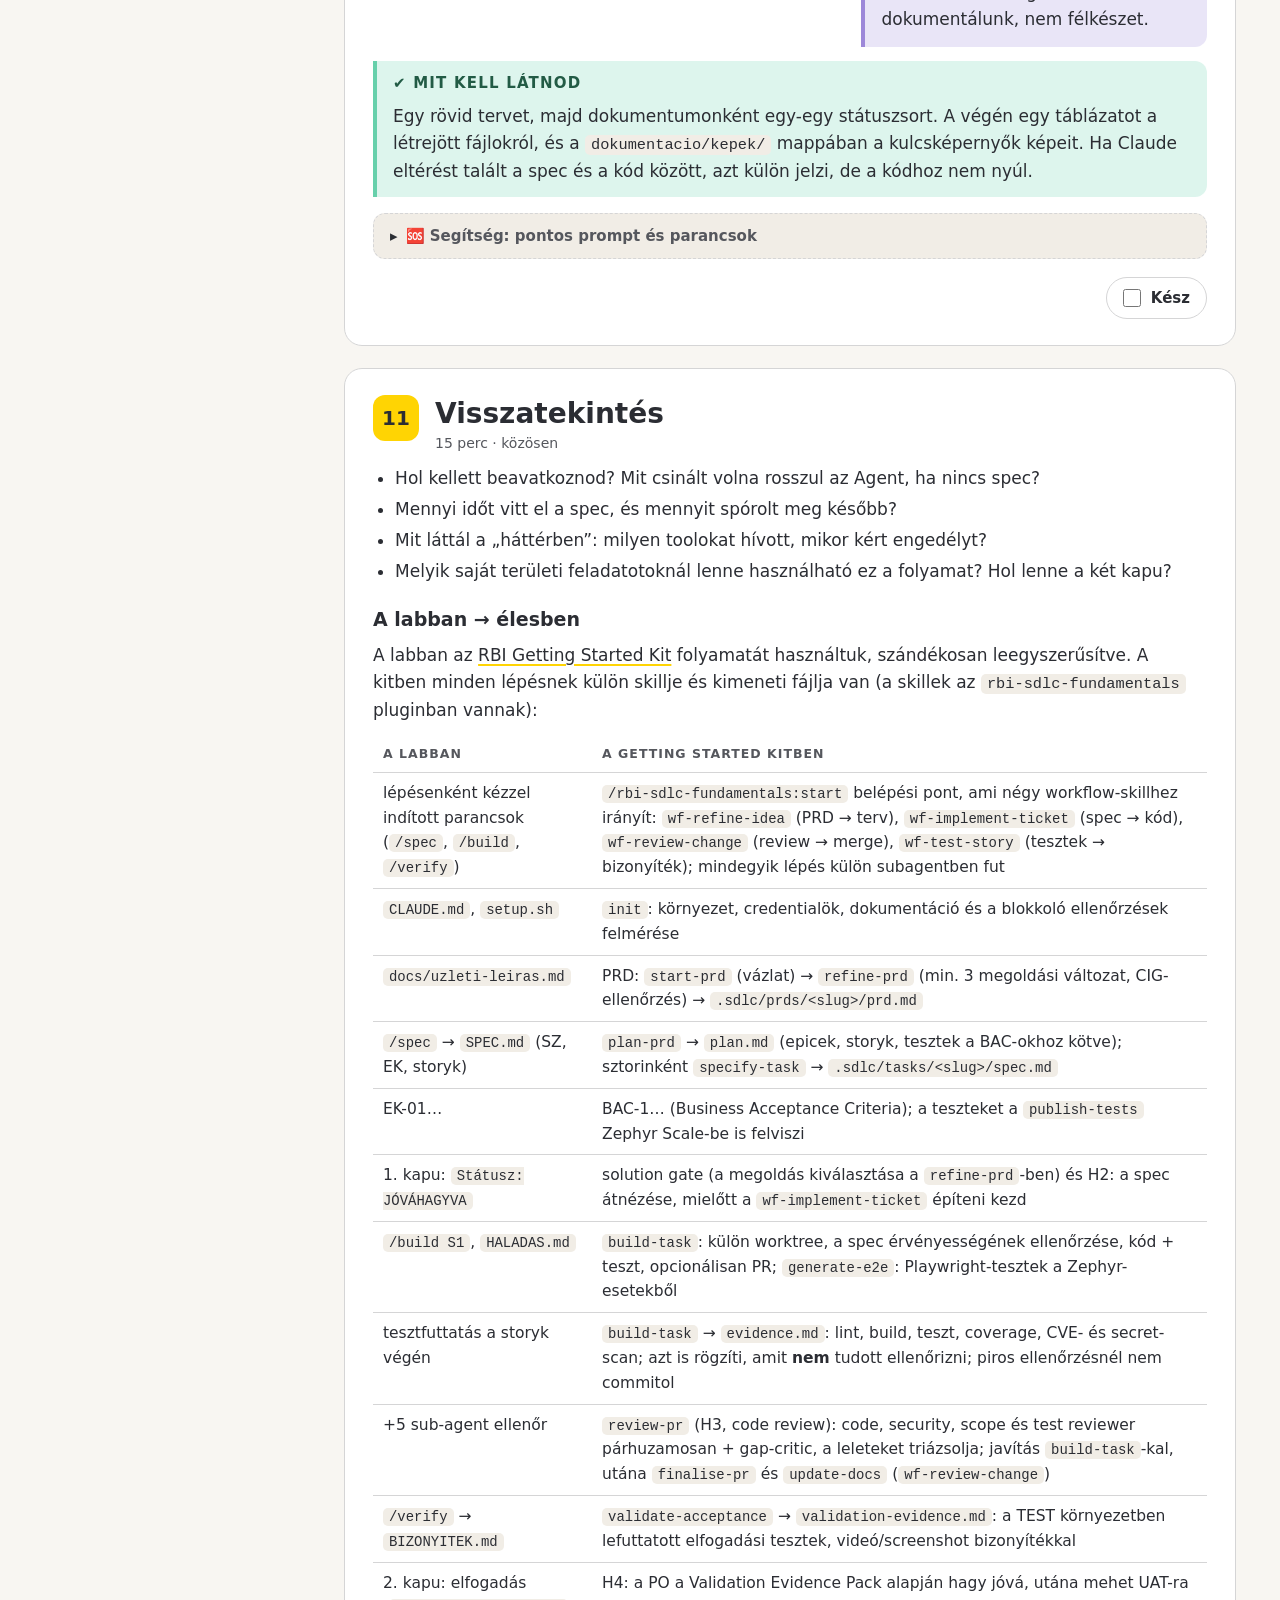
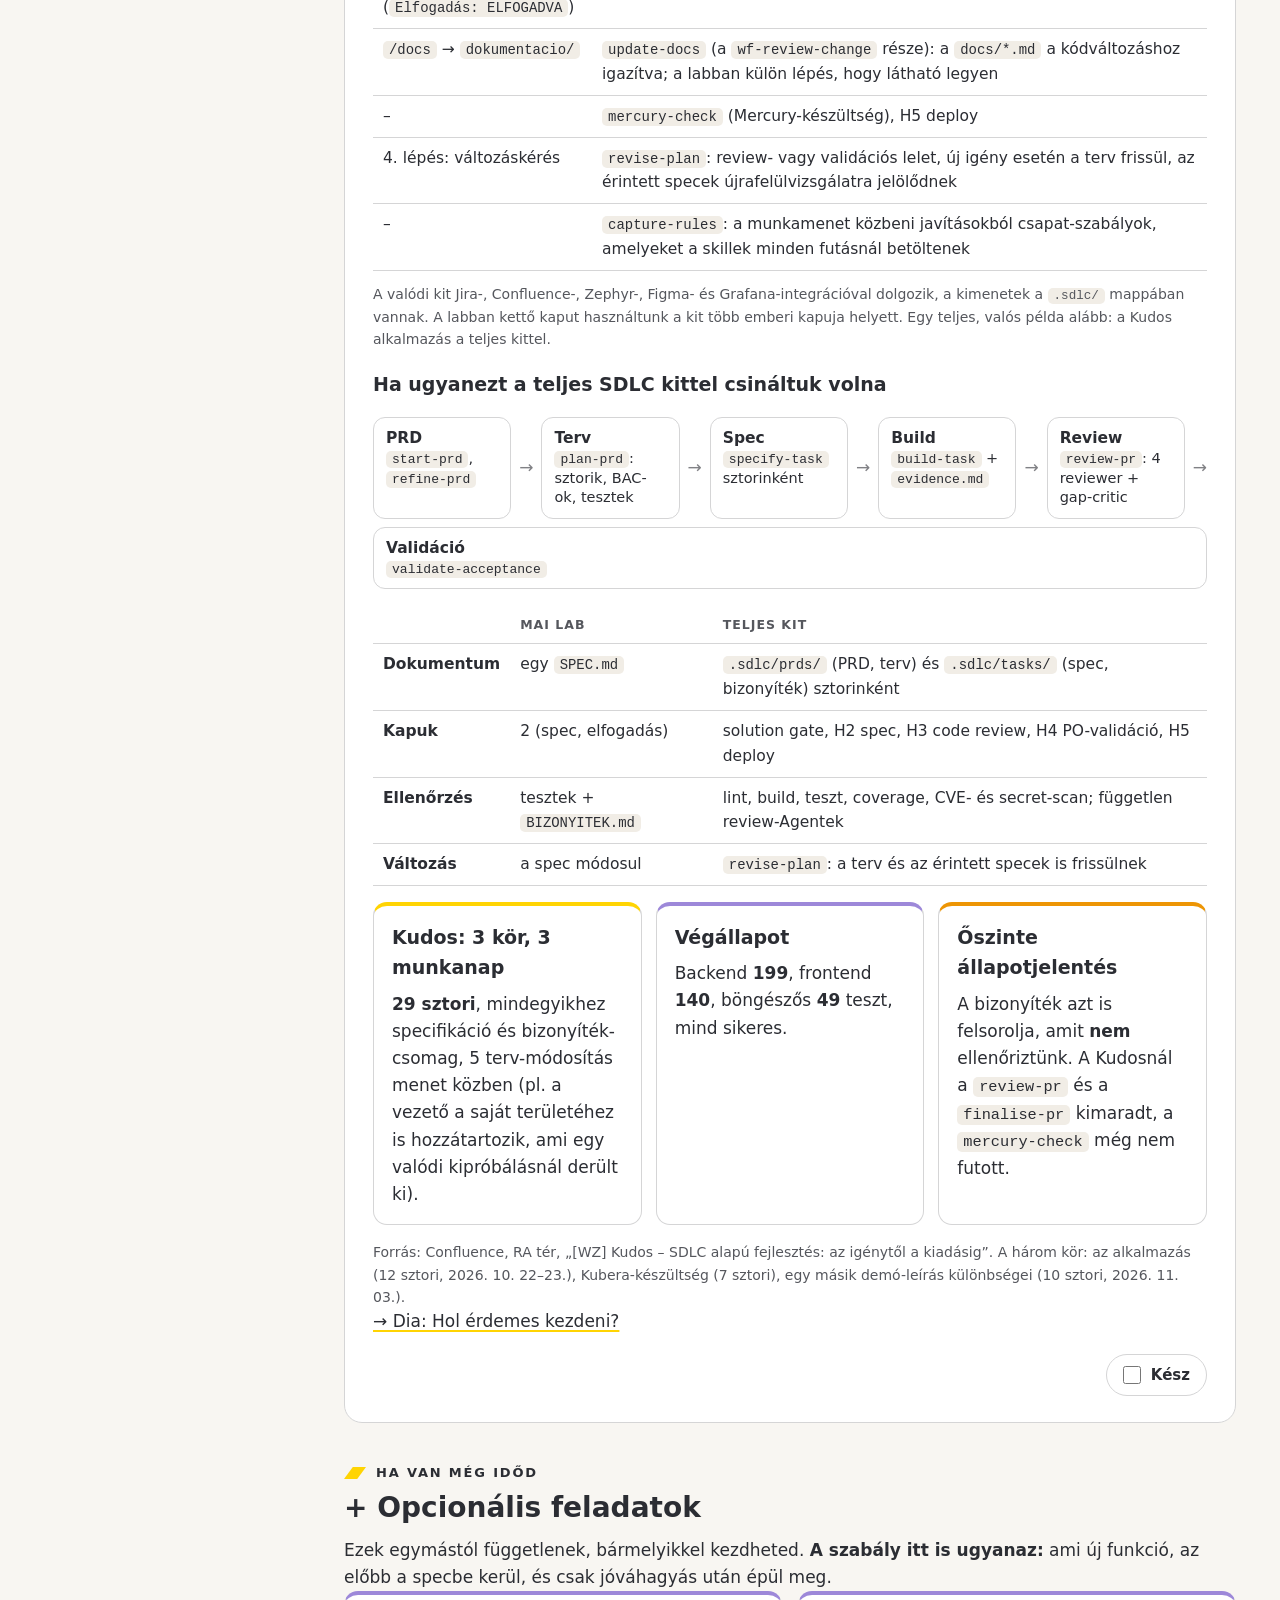
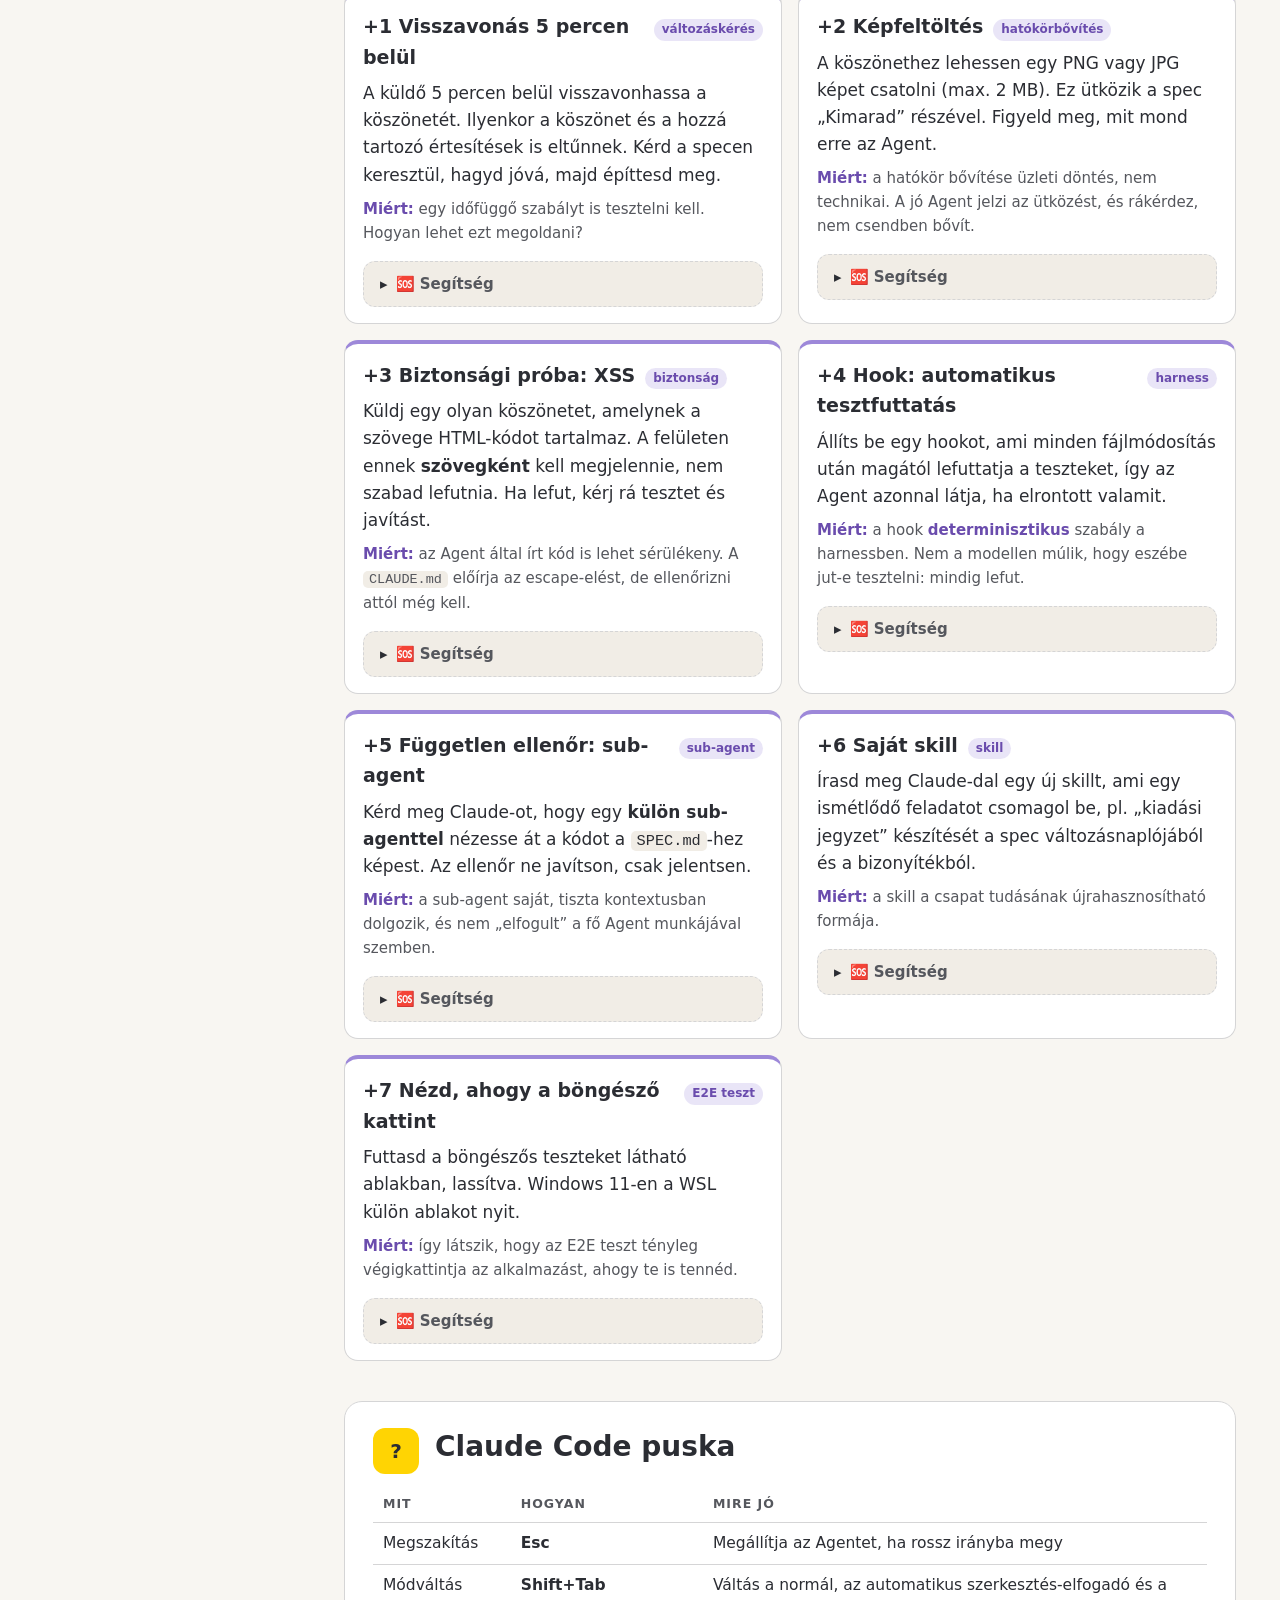
==== commit aa49d9bb: "Diák: Agent, machine learning, permissions/guardrails; tartalmi javítások - 'ágens' helyett mindenho" ====
--- a/lab/index.html
+++ b/lab/index.html
@@ -68,13 +68,13 @@
   <p>Minden lépésnél leírjuk, <b>mit kell elérned</b> és <b>miért</b>. A pontos szöveget próbáld meg saját szavaiddal megfogalmazni Claude-nak, ez is a gyakorlat része. Ha elakadsz, nyisd le a lépés alján a <b>„Segítség”</b> dobozt: ott megtalálod a pontos promptot vagy parancsot.</p>
 
   <h3>Spec-driven, nem „vibe coding”</h3>
-  <p>Vibe codingnál az ember egy mondatot ír, és elfogadja, ami jön. Itt előbb leírjuk és <b>jóváhagyjuk</b>, mit kell építeni, ellenőrizhető elfogadási kritériumokkal. Az ágens csak ezután ír tesztet és kódot, a végén pedig <b>bizonyítékkal</b> mutatja meg, hogy minden kritérium teljesül. Ez ugyanaz a minta, mint az <a href="../#45">RBI AI-native SDLC</a>-ben.</p>
+  <p>Vibe codingnál az ember egy mondatot ír, és elfogadja, ami jön. Itt előbb leírjuk és <b>jóváhagyjuk</b>, mit kell építeni, ellenőrizhető elfogadási kritériumokkal. Az Agent csak ezután ír tesztet és kódot, a végén pedig <b>bizonyítékkal</b> mutatja meg, hogy minden kritérium teljesül. Ez ugyanaz a minta, mint az <a href="../#45">RBI AI-native SDLC</a>-ben.</p>
 </div>
 
 <div id="menet">
   <h2>A délután menete</h2>
   <div class="flow">
-    <div class="node"><b>Specifikáció</b>az ágens kérdez és ír</div><div class="arr">→</div>
+    <div class="node"><b>Specifikáció</b>az Agent kérdez és ír</div><div class="arr">→</div>
     <div class="node"><b>Változás</b>a spec módosul, nem a kód</div><div class="arr">→</div>
     <div class="node gate"><b>🟡 1. kapu</b>te hagyod jóvá</div><div class="arr">→</div>
     <div class="node"><b>Storyk</b>storynként: tesztek → kód → zöld</div><div class="arr">→</div>
@@ -98,7 +98,7 @@
           <ul>
             <li><code>docs/uzleti-leiras.md</code>: az üzleti igény, ebből indulunk</li>
             <li><code>docs/arculat-ui.md</code>: hogyan nézzen ki a felület</li>
-            <li><code>CLAUDE.md</code>: szabályok az ágensnek</li>
+            <li><code>CLAUDE.md</code>: szabályok az Agentnek</li>
             <li><code>data/munkatarsak.json</code>: 17 kitalált munkatárs a board tagtól (B) a főosztályvezetőn (B-1) és az osztályvezetőkön (B-2) át az alkalmazottakig. Ez helyettesíti az AD-t.</li>
           </ul>
         </li>
@@ -180,7 +180,7 @@
     <div class="why">
       <h3>💡 Miért</h3>
       <p>A spec-készítés egy <b>skill</b>: elmentett szakértelem, ami csak akkor töltődik be teljesen, amikor szükség van rá. Mindenkinél ugyanazt a folyamatot és ugyanazt a szerkezetet adja.</p>
-      <p>Az ágens <b>kérdez, nem találgat</b>. Minden kérdés egy olyan döntés, amit különben csendben, helyetted hozott volna meg.</p>
+      <p>Az Agent <b>kérdez, nem találgat</b>. Minden kérdés egy olyan döntés, amit különben csendben, helyetted hozott volna meg.</p>
       <a class="slide" href="../#26">→ Dia: Skillek</a>
     </div>
   </div>
@@ -190,7 +190,7 @@
     <div class="code"><span class="lbl">prompt</span><pre>/spec</pre><button type="button">Másolás</button></div>
     <p>Ha nem tudod, mit válassz, fogadd el a javaslatokat:</p>
     <div class="code"><span class="lbl">prompt</span><pre>Mindegyik kérdésnél a javasolt alapértelmezés jó, mehet.</pre><button type="button">Másolás</button></div>
-    <p><b>Ha a spec végén nyitott kérdés marad,</b> az jó jel: az ágens nem döntött helyetted. Gyakori példa a <b>kilépés / felhasználóváltás</b>, amit az üzleti leírás nem említ, de a 2. kapuhoz kell:</p>
+    <p><b>Ha a spec végén nyitott kérdés marad,</b> az jó jel: az Agent nem döntött helyetted. Gyakori példa a <b>kilépés / felhasználóváltás</b>, amit az üzleti leírás nem említ, de a 2. kapuhoz kell:</p>
     <div class="code"><span class="lbl">prompt</span><pre>Igen, vedd fel: legyen „Kilépés / váltás” gomb a fejlécben, ami visszavisz a „Belépés mint…” listára. Kerüljön be üzleti szabályként és egy EK-val, a nyitott kérdést zárd le ezzel a döntéssel.</pre><button type="button">Másolás</button></div>
   </div></details>
   <div class="done-row"><label><input type="checkbox" data-done="s2"> Kész</label></div>
@@ -255,7 +255,7 @@
     </div>
     <div class="why">
       <h3>💡 Miért</h3>
-      <p>Ez az <b>RBI SDLC első kapuja</b>: az ember hagyja jóvá a specifikációt, mielőtt az ágens épít. A jóváhagyás felelősség, ezért azt <b>nem az ágens</b> állítja be, ezt a <code>CLAUDE.md</code> kifejezetten tiltja neki.</p>
+      <p>Ez az <b>RBI SDLC első kapuja</b>: az ember hagyja jóvá a specifikációt, mielőtt az Agent épít. A jóváhagyás felelősség, ezért azt <b>nem az Agent</b> állítja be, ezt a <code>CLAUDE.md</code> kifejezetten tiltja neki.</p>
       <p>Egy hiba itt egy mondat javítása. Ugyanez a hiba a kódban már órák munkája.</p>
       <a class="slide" href="../#45">→ Dia: RBI AI-native SDLC</a>
     </div>
@@ -264,7 +264,7 @@
   <details class="help"><summary>🆘 Segítség: javíttatás és a státusz átírása</summary><div class="inner">
     <p>Javíttatás, például:</p>
     <div class="code"><span class="lbl">prompt</span><pre>Az értesítésekről szóló EK-ban legyen benne az is, hogy Nagy Péter és Tóth Gábor nem kap értesítést, amikor Horváth Anna köszönetet küld Farkas Júliának. Csak a SPEC.md-t módosítsd.</pre><button type="button">Másolás</button></div>
-    <p>A státusz átírása Claude Code-ban a <code>!</code> előtaggal (ezt te futtatod, nem az ágens):</p>
+    <p>A státusz átírása Claude Code-ban a <code>!</code> előtaggal (ezt te futtatod, nem az Agent):</p>
     <div class="code"><span class="lbl">Claude Code</span><pre>! sed -i 's/^Státusz: TERVEZET/Státusz: JÓVÁHAGYVA/' SPEC.md</pre><button type="button">Másolás</button></div>
   </div></details>
   <div class="done-row"><label><input type="checkbox" data-done="s3"> Kész</label></div>
@@ -287,7 +287,7 @@
       <h3>💡 Miért</h3>
       <p>A <b>story</b> egy kicsi, de végig működő szelet (felület + logika + adat). Kis körökben haladva jobban látod, mi történik, és minden kör után közbe tudsz szólni.</p>
       <p>A teszt teszi az elfogadási kritériumot <b>ellenőrizhetővé</b>. Ha egy teszt kód nélkül is zöld, akkor valójában nem ellenőriz semmit.</p>
-      <a class="slide" href="../#43">→ Dia: Egy fejlesztési feladat az ágens kezében</a>
+      <a class="slide" href="../#43">→ Dia: Egy fejlesztési feladat az Agent kezében</a>
     </div>
   </div>
   <div class="see"><h3>✔ Mit kell látnod</h3><p>Egy rövid story-bemutatót, piros, majd zöld tesztfuttatást (unit és böngészős E2E), egy új <code>HALADAS.md</code>-t, egy <code>🌐 A szerver újraindítva…</code> sort és egy kattintós ellenőrzést. A böngészőben az S1 „Kész, ha…” feltétele teljesül, és Claude <b>nem kezd bele</b> az S2-be.</p></div>
@@ -352,7 +352,7 @@
     </div>
     <div class="why">
       <h3>💡 Miért</h3>
-      <p>Nem az számít, hogy az ágens <i>azt mondja</i>, kész. Az számít, hogy <b>bizonyítékkal</b> mutatja meg: melyik kritériumot melyik teszt igazolja, és mi lett az eredmény. Ez készíti elő a második kaput.</p>
+      <p>Nem az számít, hogy az Agent <i>azt mondja</i>, kész. Az számít, hogy <b>bizonyítékkal</b> mutatja meg: melyik kritériumot melyik teszt igazolja, és mi lett az eredmény. Ez készíti elő a második kaput.</p>
       <a class="slide" href="../#35">→ Dia: Mikor áll meg a ciklus?</a>
     </div>
   </div>
@@ -424,7 +424,7 @@
     </div>
     <div class="why">
       <h3>💡 Miért</h3>
-      <p>A dokumentáció a munka része, nem utólagos teher. Az ágens a <b>tényleges kódból</b> és az elfogadott bizonyítékból dolgozik, ezért percek alatt naprakész és pontos dokumentációt ad, képernyőképekkel együtt.</p>
+      <p>A dokumentáció a munka része, nem utólagos teher. Az Agent a <b>tényleges kódból</b> és az elfogadott bizonyítékból dolgozik, ezért percek alatt naprakész és pontos dokumentációt ad, képernyőképekkel együtt.</p>
       <p>A nyomonkövethetőségi mátrix az <b>auditálhatóságot</b> szolgálja: minden üzleti kritériumról megmondja, melyik teszt igazolja és melyik kód valósítja meg. Banki környezetben ez sokat ér.</p>
       <p>Szándékosan csak az <b>elfogadás után</b> készül: elfogadott változatot dokumentálunk, nem félkészet.</p>
     </div>
@@ -445,7 +445,7 @@
 <section class="step" id="s8">
   <div class="step-head"><div class="step-no">11</div><div><h2>Visszatekintés</h2><div class="meta">15 perc · közösen</div></div></div>
   <ul>
-    <li>Hol kellett beavatkoznod? Mit csinált volna rosszul az ágens, ha nincs spec?</li>
+    <li>Hol kellett beavatkoznod? Mit csinált volna rosszul az Agent, ha nincs spec?</li>
     <li>Mennyi időt vitt el a spec, és mennyit spórolt meg később?</li>
     <li>Mit láttál a „háttérben”: milyen toolokat hívott, mikor kért engedélyt?</li>
     <li>Melyik saját területi feladatotoknál lenne használható ez a folyamat? Hol lenne a két kapu?</li>
@@ -484,7 +484,7 @@
     <tr><th></th><th>Mai lab</th><th>Teljes kit</th></tr>
     <tr><td><b>Dokumentum</b></td><td>egy <code>SPEC.md</code></td><td><code>.sdlc/prds/</code> (PRD, terv) és <code>.sdlc/tasks/</code> (spec, bizonyíték) sztorinként</td></tr>
     <tr><td><b>Kapuk</b></td><td>2 (spec, elfogadás)</td><td>solution gate, H2 spec, H3 code review, H4 PO-validáció, H5 deploy</td></tr>
-    <tr><td><b>Ellenőrzés</b></td><td>tesztek + <code>BIZONYITEK.md</code></td><td>lint, build, teszt, coverage, CVE- és secret-scan; független review-ágensek</td></tr>
+    <tr><td><b>Ellenőrzés</b></td><td>tesztek + <code>BIZONYITEK.md</code></td><td>lint, build, teszt, coverage, CVE- és secret-scan; független review-Agentek</td></tr>
     <tr><td><b>Változás</b></td><td>a spec módosul</td><td><code>revise-plan</code>: a terv és az érintett specek is frissülnek</td></tr>
   </table>
   <div class="grid">
@@ -516,8 +516,8 @@
 
     <div class="plus">
       <h3>+2 Képfeltöltés <span class="tag">hatókörbővítés</span></h3>
-      <p>A köszönethez lehessen egy PNG vagy JPG képet csatolni (max. 2 MB). Ez ütközik a spec „Kimarad” részével. Figyeld meg, mit mond erre az ágens.</p>
-      <p class="why-s"><b>Miért:</b> a hatókör bővítése üzleti döntés, nem technikai. A jó ágens jelzi az ütközést, és rákérdez, nem csendben bővít.</p>
+      <p>A köszönethez lehessen egy PNG vagy JPG képet csatolni (max. 2 MB). Ez ütközik a spec „Kimarad” részével. Figyeld meg, mit mond erre az Agent.</p>
+      <p class="why-s"><b>Miért:</b> a hatókör bővítése üzleti döntés, nem technikai. A jó Agent jelzi az ütközést, és rákérdez, nem csendben bővít.</p>
       <details class="help"><summary>🆘 Segítség</summary><div class="inner">
         <div class="code"><span class="lbl">prompt</span><pre>/spec Változáskérés: a köszönethez lehessen egy PNG vagy JPG képet csatolni, legfeljebb 2 MB méretben. A képet csak az láthatja, aki az üzenetet is láthatja.</pre><button type="button">Másolás</button></div>
       </div></details>
@@ -526,7 +526,7 @@
     <div class="plus">
       <h3>+3 Biztonsági próba: XSS <span class="tag">biztonság</span></h3>
       <p>Küldj egy olyan köszönetet, amelynek a szövege HTML-kódot tartalmaz. A felületen ennek <b>szövegként</b> kell megjelennie, nem szabad lefutnia. Ha lefut, kérj rá tesztet és javítást.</p>
-      <p class="why-s"><b>Miért:</b> az ágens által írt kód is lehet sérülékeny. A <code>CLAUDE.md</code> előírja az escape-elést, de ellenőrizni attól még kell.</p>
+      <p class="why-s"><b>Miért:</b> az Agent által írt kód is lehet sérülékeny. A <code>CLAUDE.md</code> előírja az escape-elést, de ellenőrizni attól még kell.</p>
       <details class="help"><summary>🆘 Segítség</summary><div class="inner">
         <div class="code"><span class="lbl">szöveg</span><pre>Köszi! &lt;b&gt;vastag&lt;/b&gt; &lt;img src=x onerror="alert('XSS')"&gt;</pre><button type="button">Másolás</button></div>
         <p>Jó eredmény: a szöveg betű szerint látszik, és nem ugrik fel ablak.</p>
@@ -535,7 +535,7 @@
 
     <div class="plus">
       <h3>+4 Hook: automatikus tesztfuttatás <span class="tag">harness</span></h3>
-      <p>Állíts be egy hookot, ami minden fájlmódosítás után magától lefuttatja a teszteket, így az ágens azonnal látja, ha elrontott valamit.</p>
+      <p>Állíts be egy hookot, ami minden fájlmódosítás után magától lefuttatja a teszteket, így az Agent azonnal látja, ha elrontott valamit.</p>
       <p class="why-s"><b>Miért:</b> a hook <b>determinisztikus</b> szabály a harnessben. Nem a modellen múlik, hogy eszébe jut-e tesztelni: mindig lefut.</p>
       <details class="help"><summary>🆘 Segítség</summary><div class="inner">
         <div class="code"><span class="lbl">prompt</span><pre>Állíts be ebben a projektben egy Claude Code hookot a .claude/settings.json-ban: minden fájlszerkesztés vagy -írás után fusson le a python3 -m unittest discover -s tests -q parancs, és az eredményét lásd te is. Mutasd meg a beállítást, mielőtt elmented.</pre><button type="button">Másolás</button></div>
@@ -545,7 +545,7 @@
     <div class="plus">
       <h3>+5 Független ellenőr: sub-agent <span class="tag">sub-agent</span></h3>
       <p>Kérd meg Claude-ot, hogy egy <b>külön sub-agenttel</b> nézesse át a kódot a <code>SPEC.md</code>-hez képest. Az ellenőr ne javítson, csak jelentsen.</p>
-      <p class="why-s"><b>Miért:</b> a sub-agent saját, tiszta kontextusban dolgozik, és nem „elfogult” a fő ágens munkájával szemben.</p>
+      <p class="why-s"><b>Miért:</b> a sub-agent saját, tiszta kontextusban dolgozik, és nem „elfogult” a fő Agent munkájával szemben.</p>
       <details class="help"><summary>🆘 Segítség</summary><div class="inner">
         <div class="code"><span class="lbl">prompt</span><pre>Indíts egy sub-agentet független ellenőrként: olvassa el a SPEC.md-t és a teljes kódot, és listázza ki az eltéréseket a spectől, a kimaradt szabályokat és a biztonsági kockázatokat (EK- vagy SZ-hivatkozással). Ne javítson semmit, csak jelentsen. Utána foglald össze nekem az eredményt.</pre><button type="button">Másolás</button></div>
       </div></details>
@@ -577,10 +577,10 @@
   <div class="step-head"><div class="step-no">?</div><div><h2>Claude Code puska</h2></div></div>
   <table>
     <tr><th>Mit</th><th>Hogyan</th><th>Mire jó</th></tr>
-    <tr><td>Megszakítás</td><td><b>Esc</b></td><td>Megállítja az ágenst, ha rossz irányba megy</td></tr>
+    <tr><td>Megszakítás</td><td><b>Esc</b></td><td>Megállítja az Agentet, ha rossz irányba megy</td></tr>
     <tr><td>Módváltás</td><td><b>Shift+Tab</b></td><td>Váltás a normál, az automatikus szerkesztés-elfogadó és a terv (plan) mód között</td></tr>
     <tr><td>Fájl a kontextusba</td><td><code>@SPEC.md</code></td><td>Közvetlenül hivatkozol egy fájlra a promptban</td></tr>
-    <tr><td>Saját parancs</td><td><code>! &lt;parancs&gt;</code></td><td>Te futtatsz egy shell parancsot, nem az ágens</td></tr>
+    <tr><td>Saját parancs</td><td><code>! &lt;parancs&gt;</code></td><td>Te futtatsz egy shell parancsot, nem az Agent</td></tr>
     <tr><td>Skillek</td><td><code>/spec</code>, <code>/build</code>, <code>/verify</code>, <code>/docs</code></td><td>A projekt előre megírt munkafolyamatai</td></tr>
     <tr><td>Modellváltás</td><td><code>/model opus</code>, <code>/model sonnet</code></td><td>Spechez Opus (mélyebb gondolkodás), buildhez Sonnet (gyorsabb, olcsóbb). Paraméter nélkül választólistát nyit</td></tr>
     <tr><td>Tömörítés</td><td><code>/compact</code></td><td>Két story között, ha hosszú lett a beszélgetés: összefoglalja, és helyet szabadít fel</td></tr>
@@ -600,7 +600,7 @@
     <tr><td>A böngészős teszt hibát ad: hiányzó könyvtár (<code>lib….so</code>)</td><td>A szkript 4. lépése (<code>install-deps</code>) nem futott le: futtasd újra a szkriptet, és add meg a <code>sudo</code> jelszót</td></tr>
     <tr><td>A spec kérdései sima szövegként, számozott listában jönnek</td><td>Kérd: „A tisztázó kérdéseket az AskUserQuestion eszközzel tedd fel, választható opciókkal, az ajánlottal az első helyen.”</td></tr>
     <tr><td>A spec-kérdések megválaszolása után sokáig nem történik semmi</td><td><b>Esc</b>, majd: „Ne egyben írd meg a specet. Írd ki egy sorban, mit rögzítettél, és szakaszonként töltsd ki, mindegyik előtt egy rövid státuszsorral.”</td></tr>
-    <tr><td>Az ágens kódot akar írni a jóváhagyás előtt, vagy magától kezd bele a következő fázisba</td><td><b>Esc</b>, majd: „Állj meg. Egyszerre csak egy fázist csinálj, és csak akkor, ha kifejezetten kérem (lásd a CLAUDE.md-t).”</td></tr>
+    <tr><td>Az Agent kódot akar írni a jóváhagyás előtt, vagy magától kezd bele a következő fázisba</td><td><b>Esc</b>, majd: „Állj meg. Egyszerre csak egy fázist csinálj, és csak akkor, ha kifejezetten kérem (lásd a CLAUDE.md-t).”</td></tr>
     <tr><td>Claude egy <code>rbi-sdlc-…</code> skillt indít (pl. <code>specify-task</code>, <code>start-prd</code>) a projekt saját skillje helyett</td><td><b>Esc</b>, és használd a slash parancsot: <code>/spec</code>, <code>/build</code>, <code>/verify</code>, <code>/docs</code>. Ha a gépeden telepítve van az <code>rbi-sdlc-fundamentals</code> plugin, a labhoz kapcsold ki (<code>/plugin</code>)</td></tr>
     <tr><td><code>pip install</code>-t akar futtatni</td><td>Utasítsd el: az alkalmazás csak standard libraryt használ, a teszteszközöket a <code>scripts/setup-e2e.sh</code> telepíti</td></tr>
     <tr><td>Körbe-körbe javít</td><td><b>Esc</b>, majd: „Állj meg. Melyik teszt piros, és szerinted mi az oka? Javasolj egy javítást, de még ne hajtsd végre.”</td></tr>
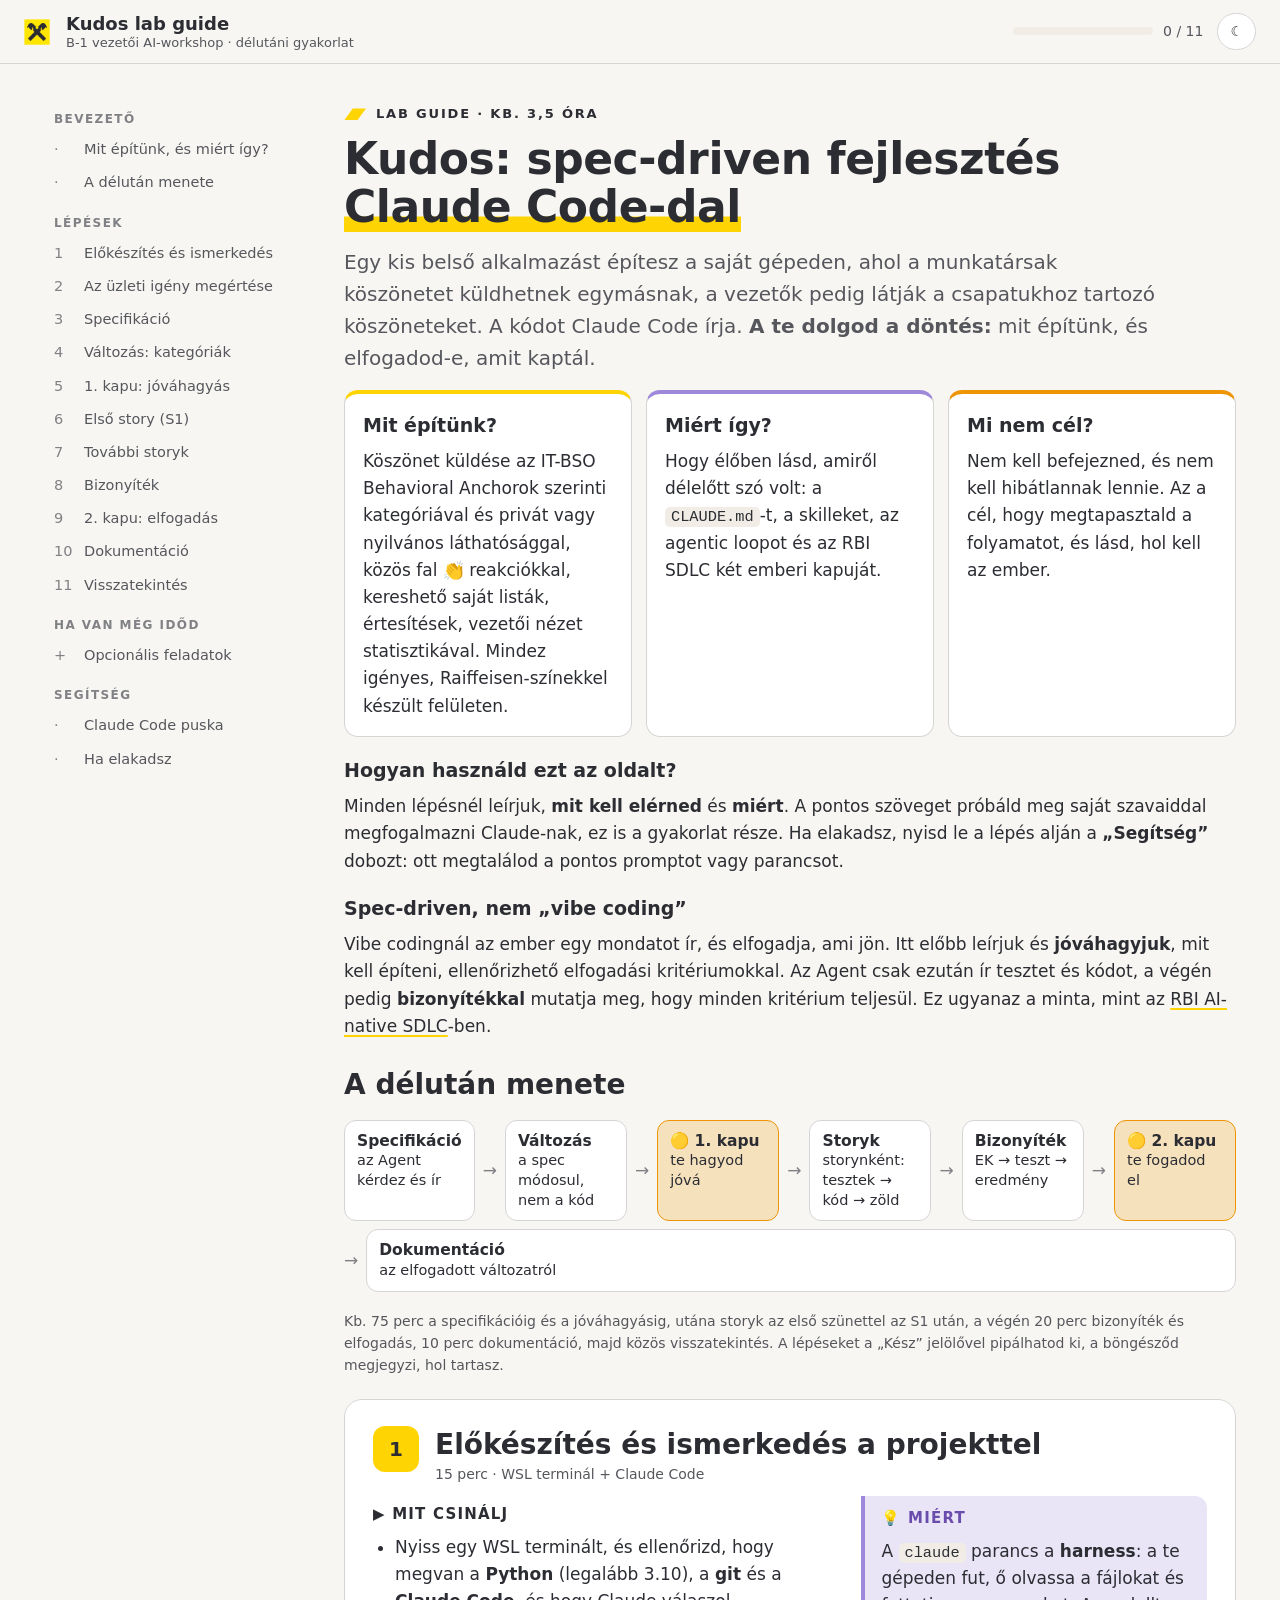
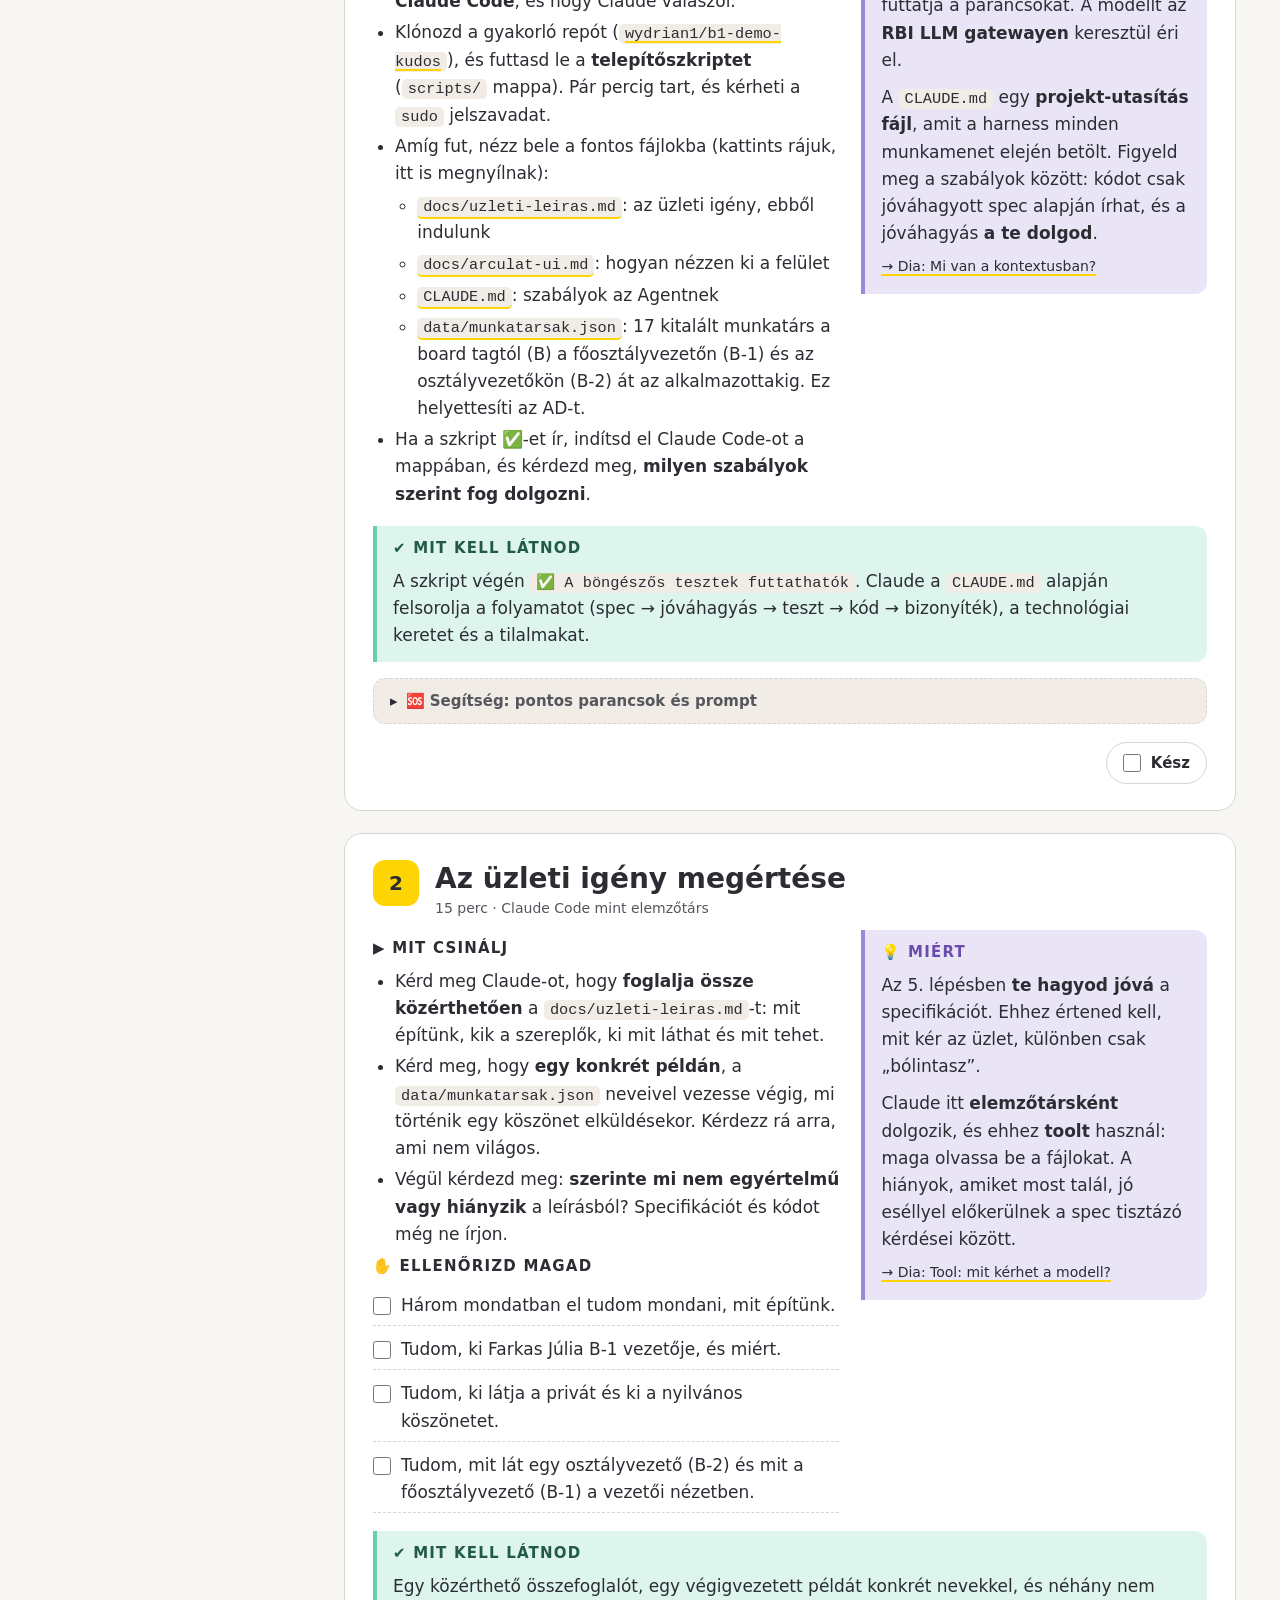
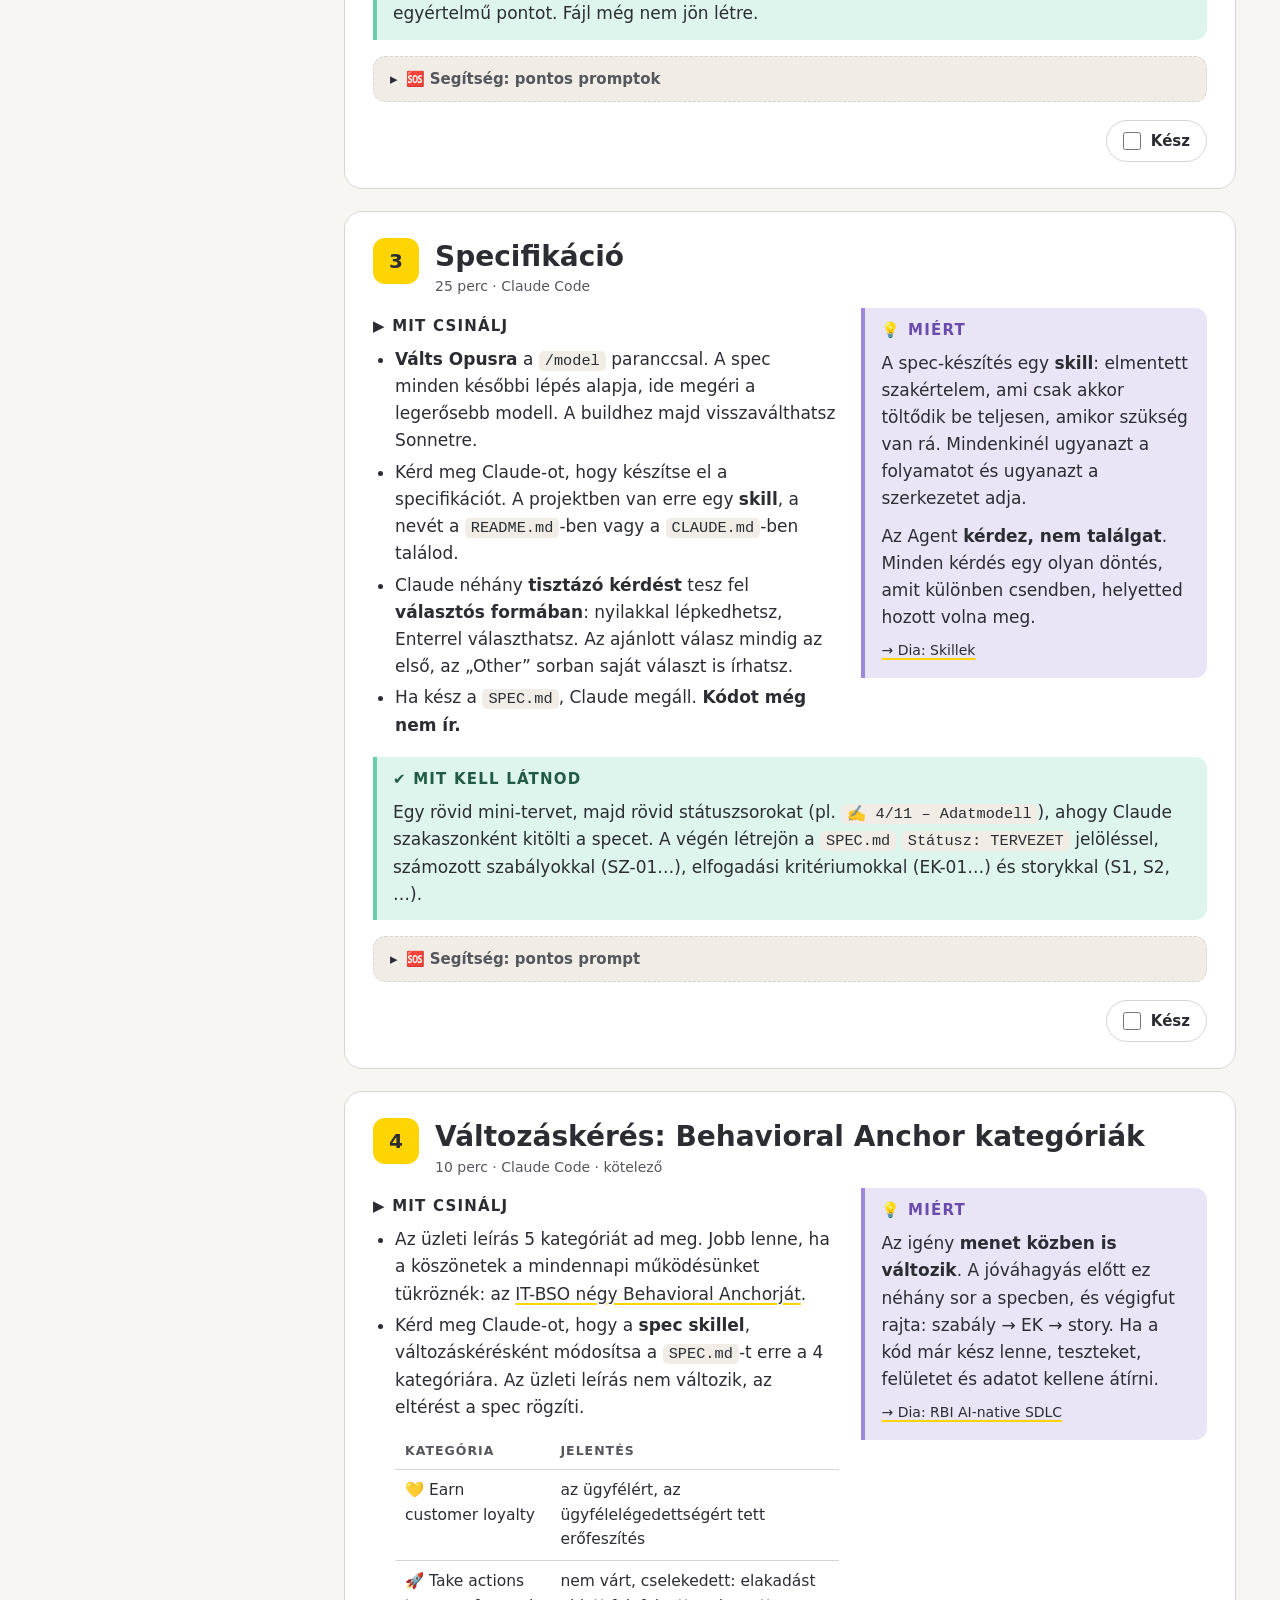
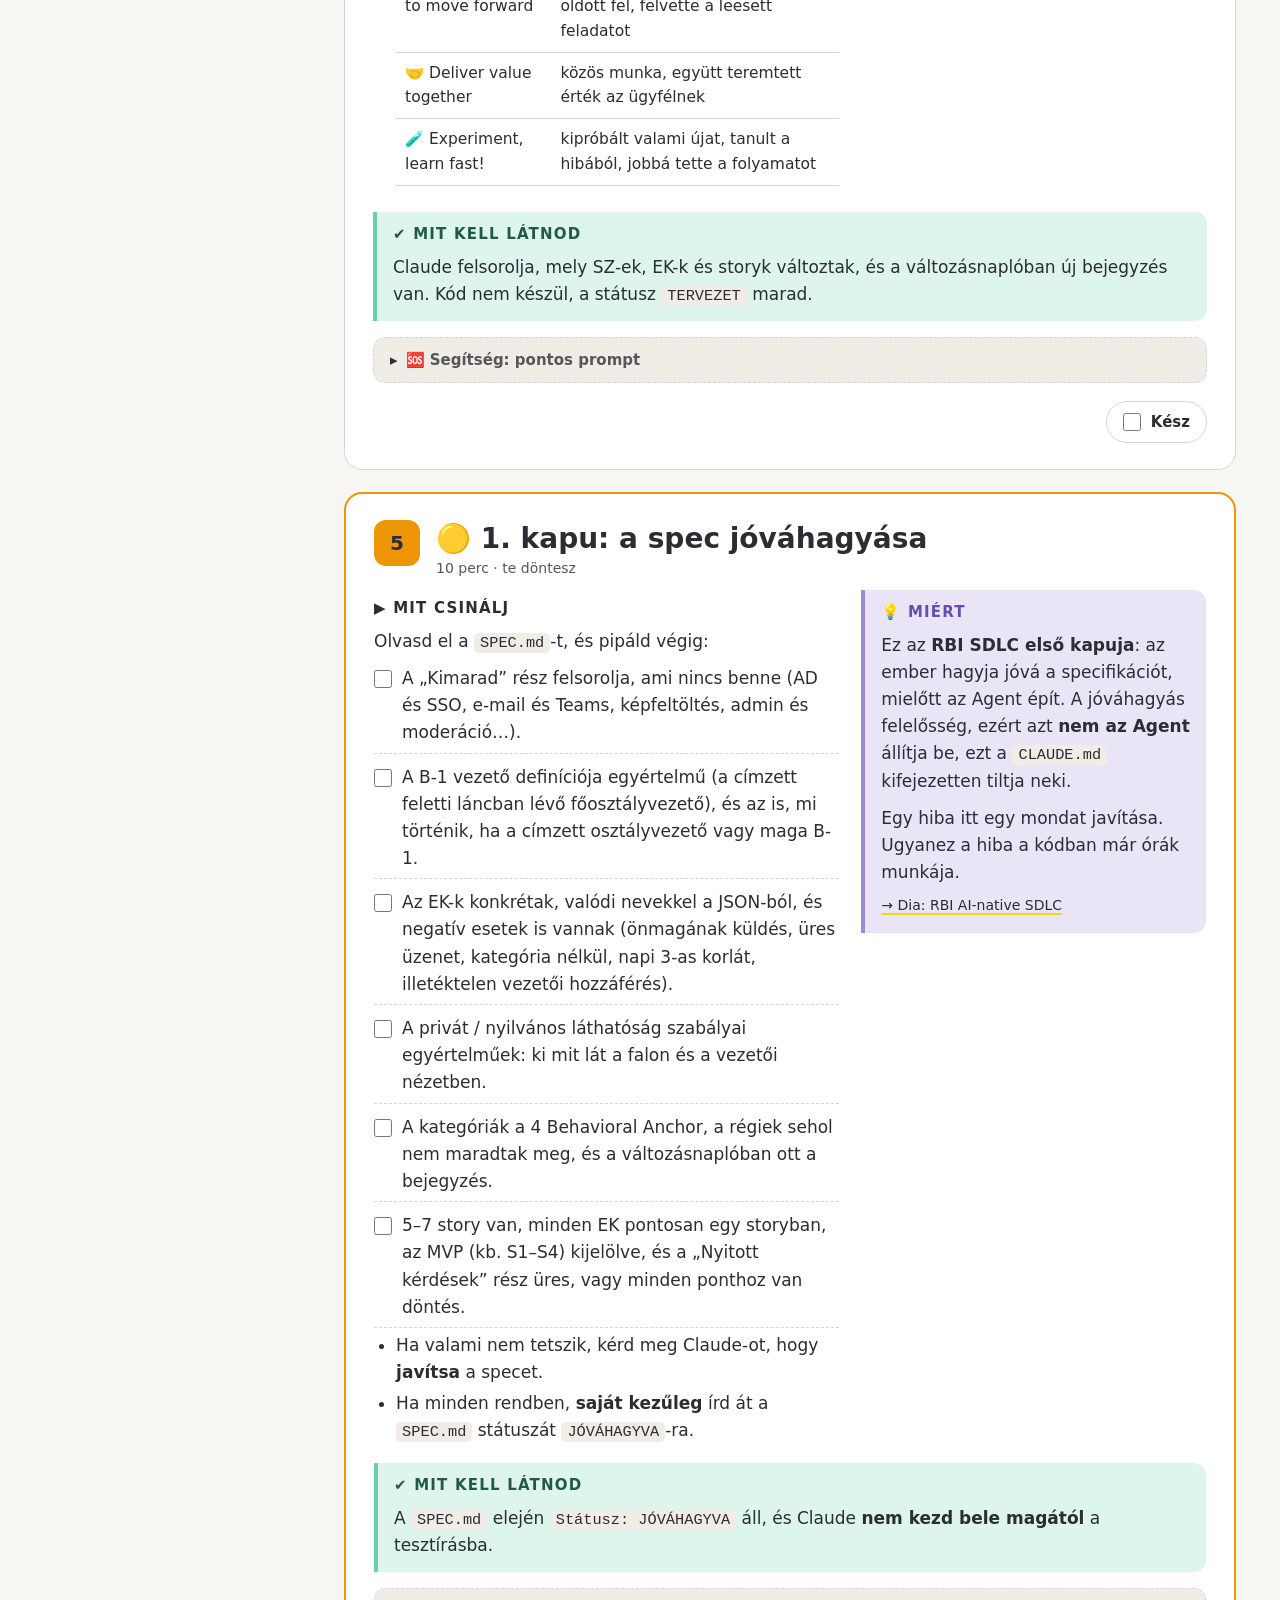
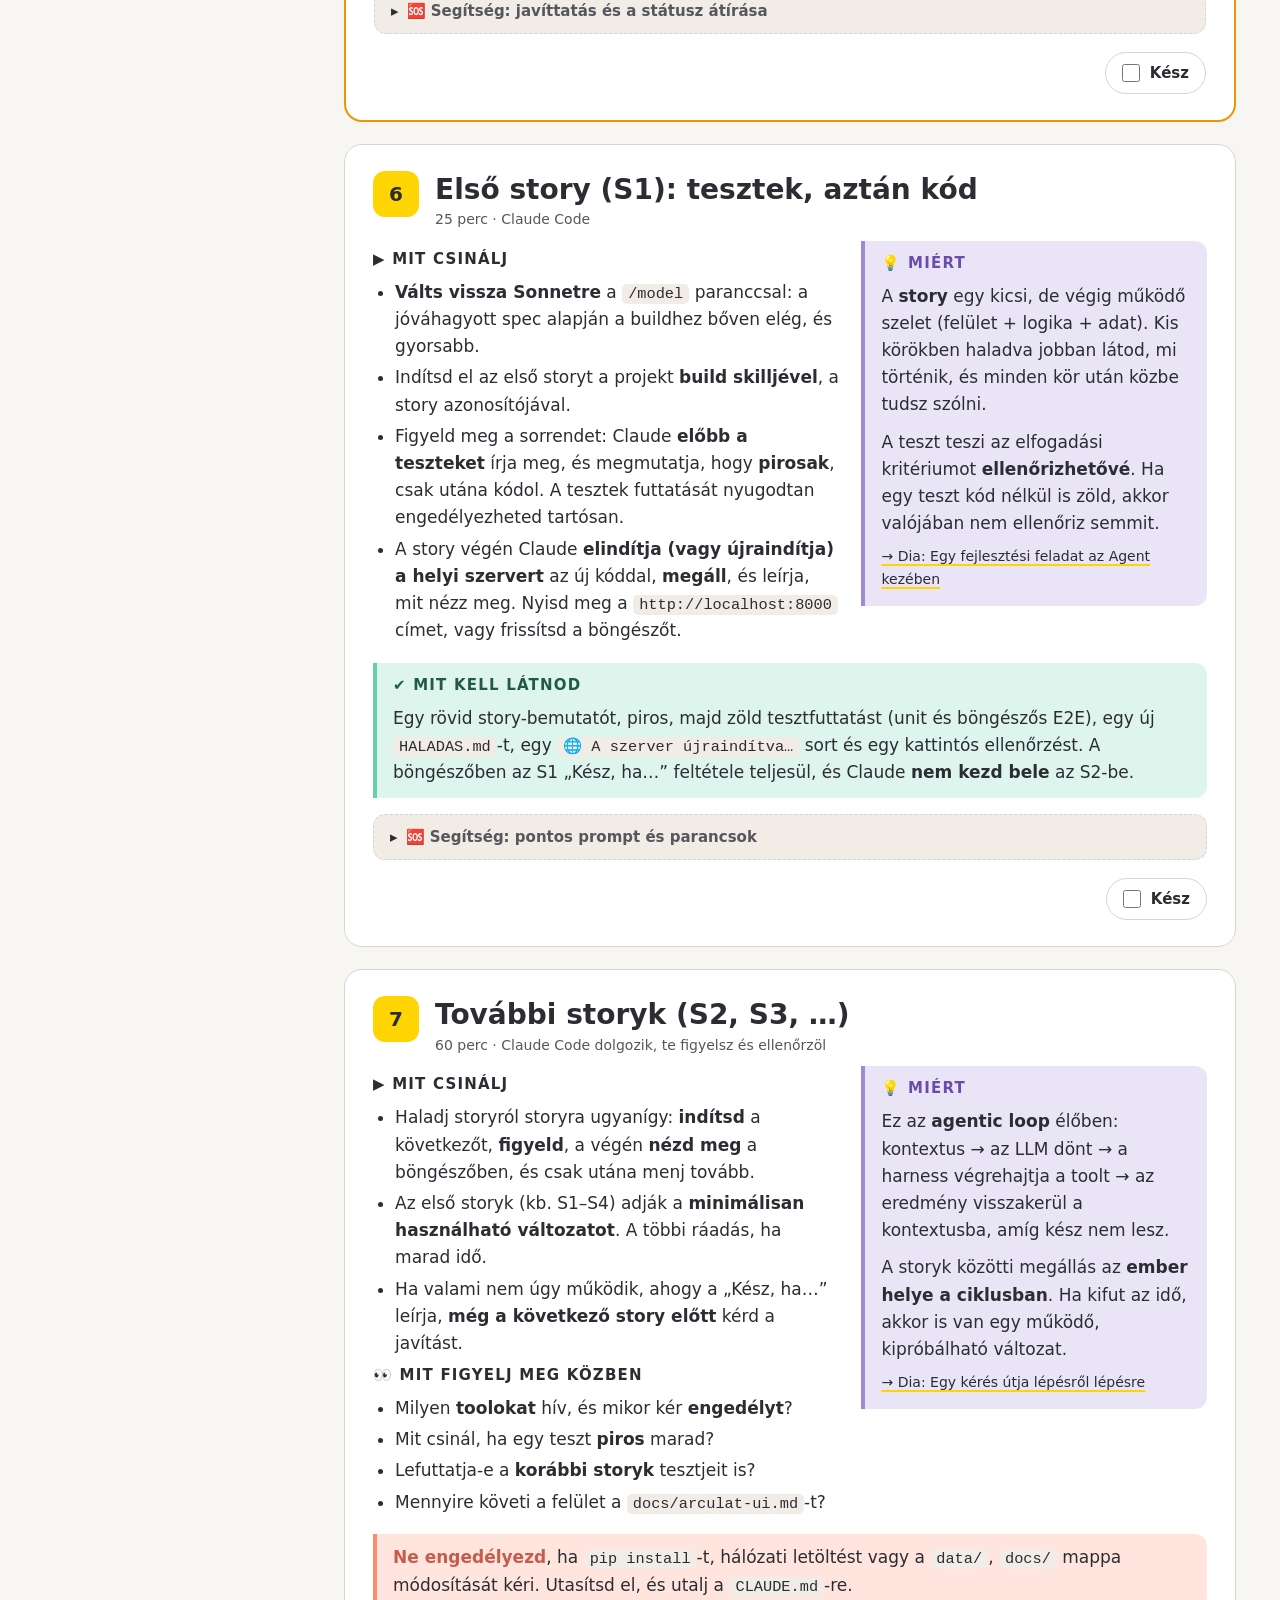
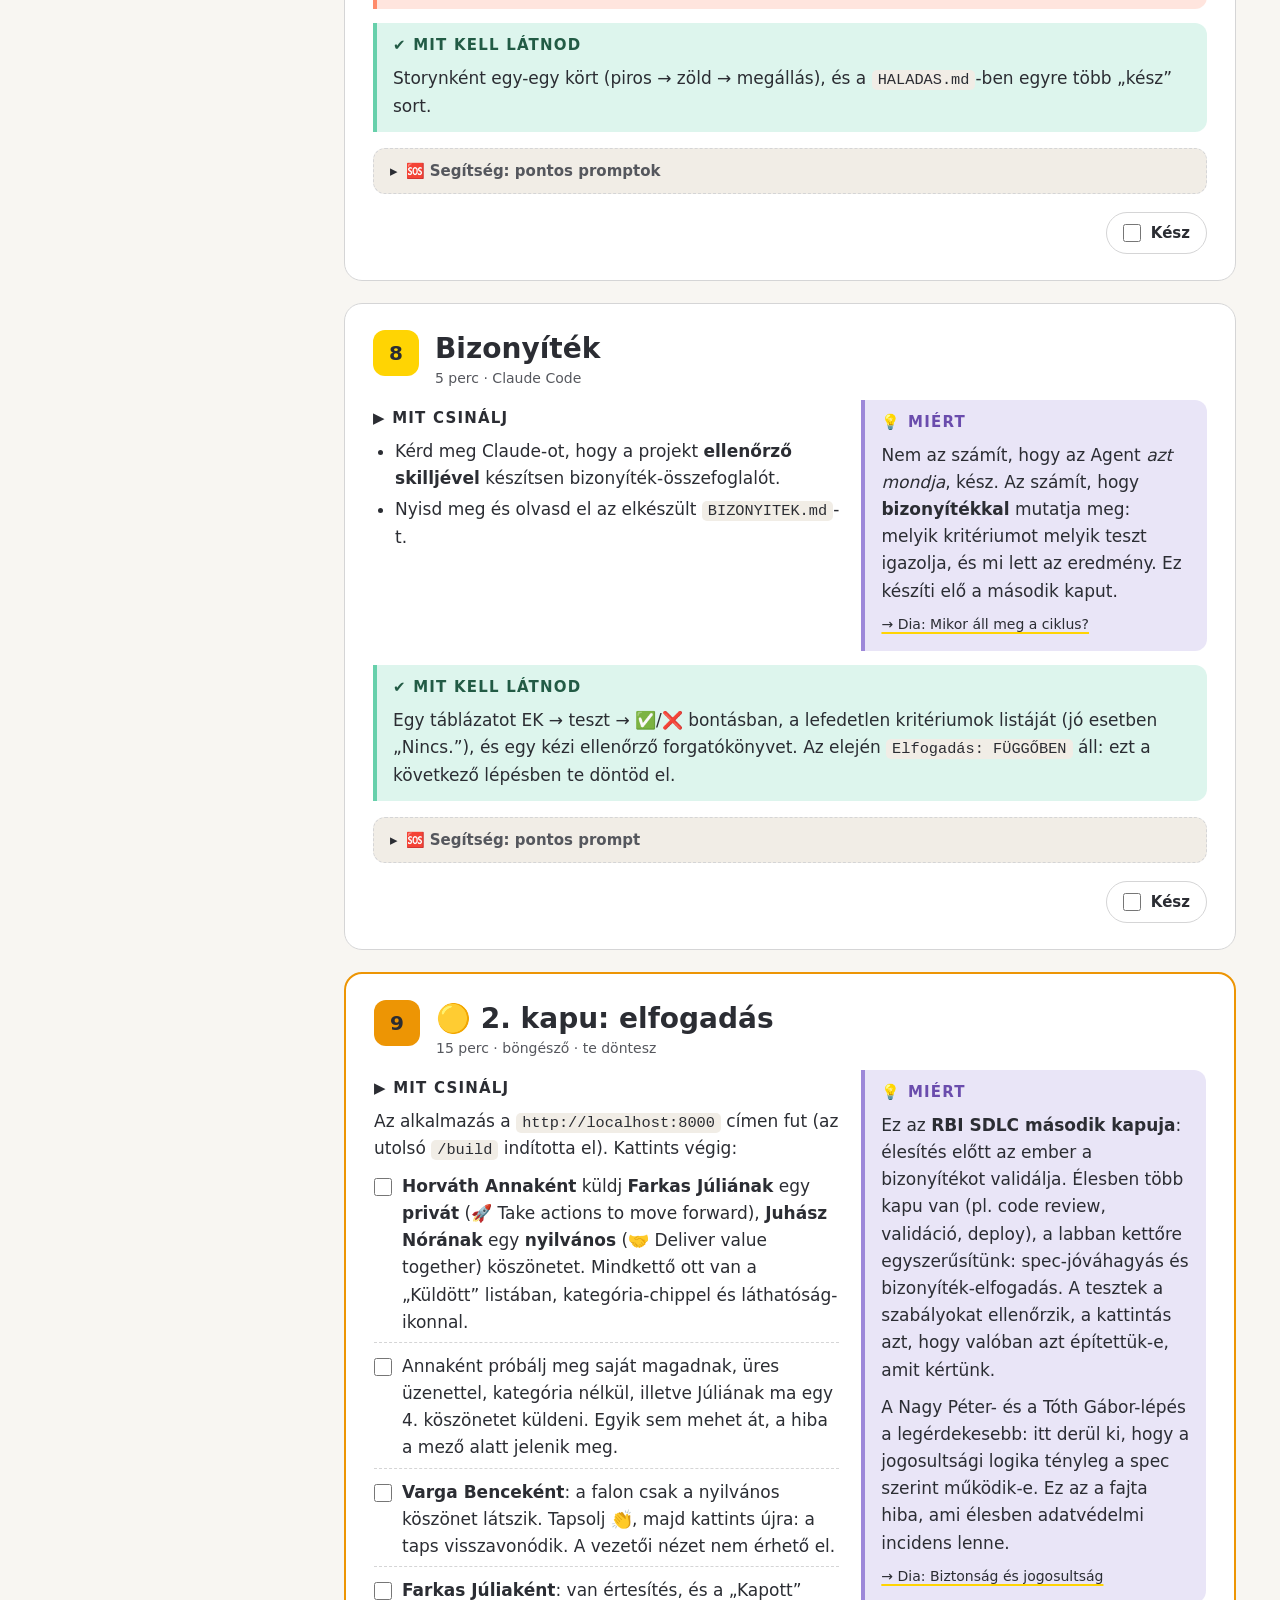
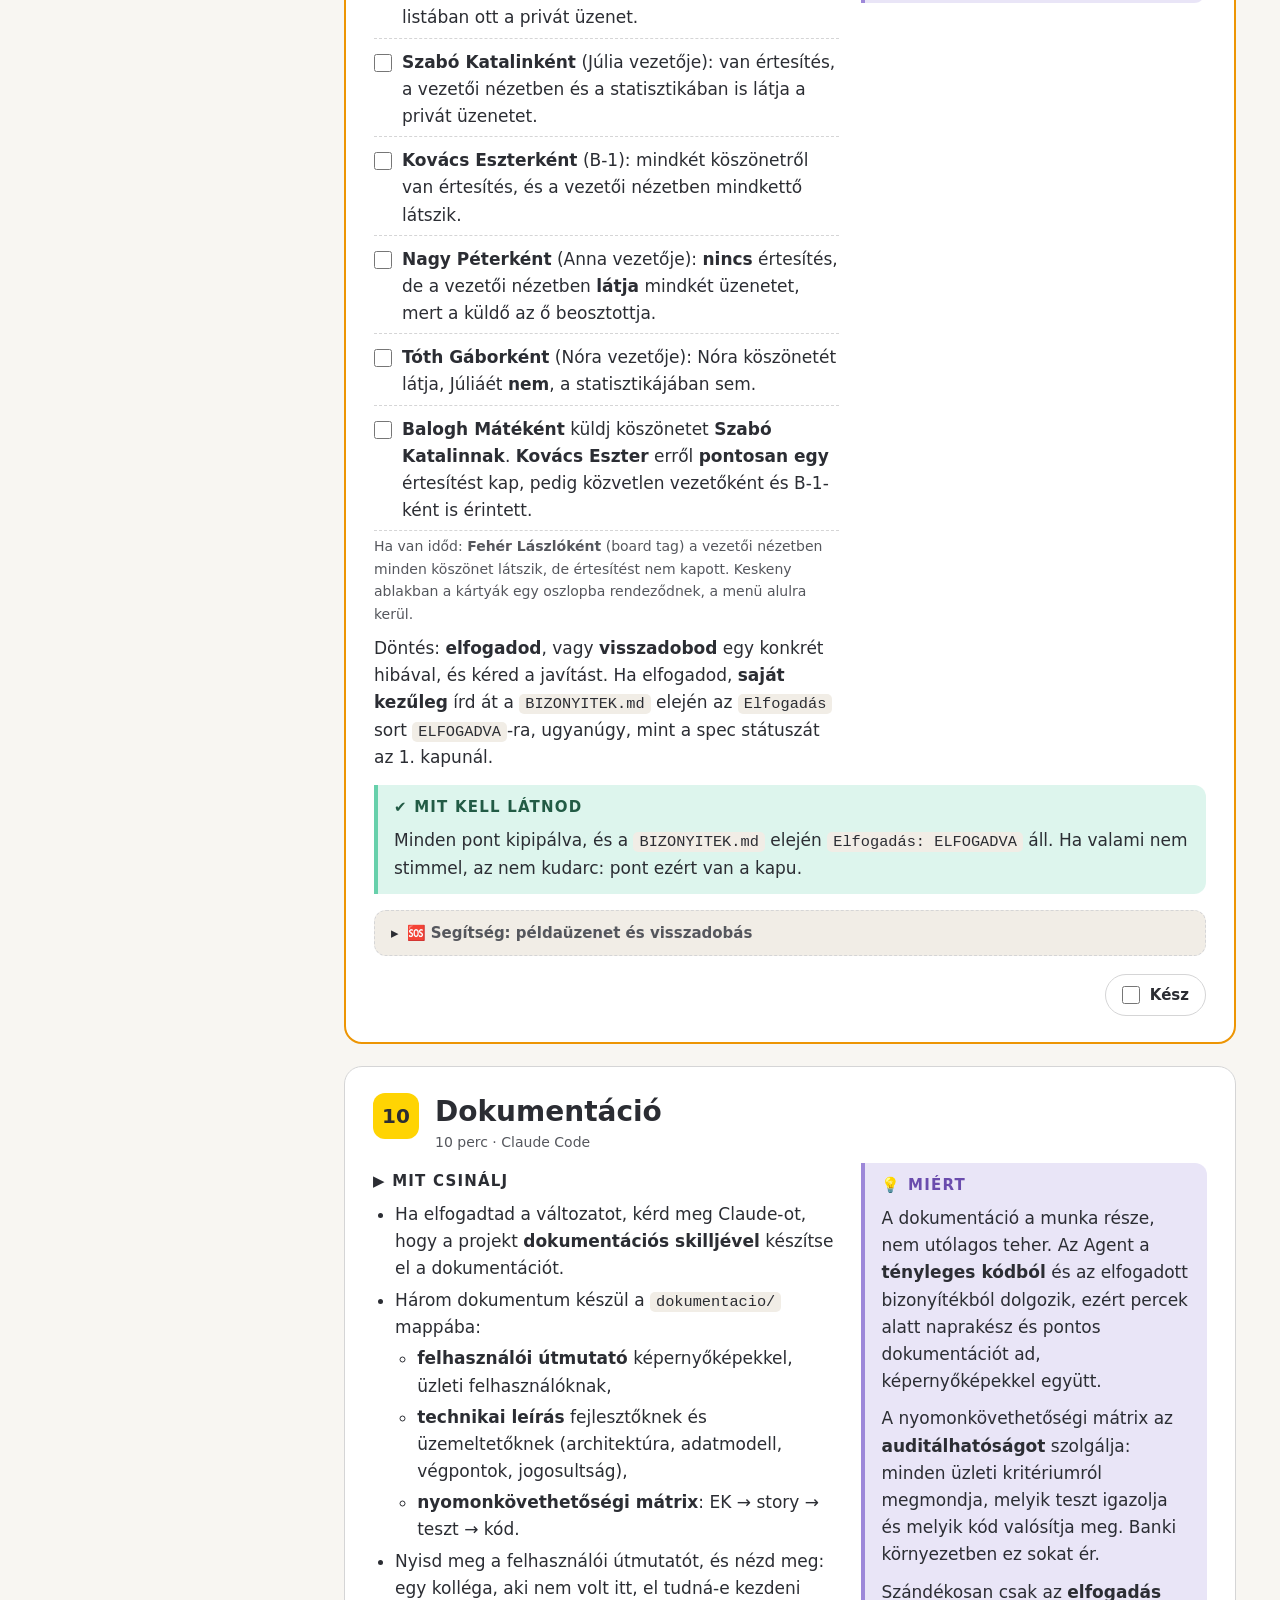
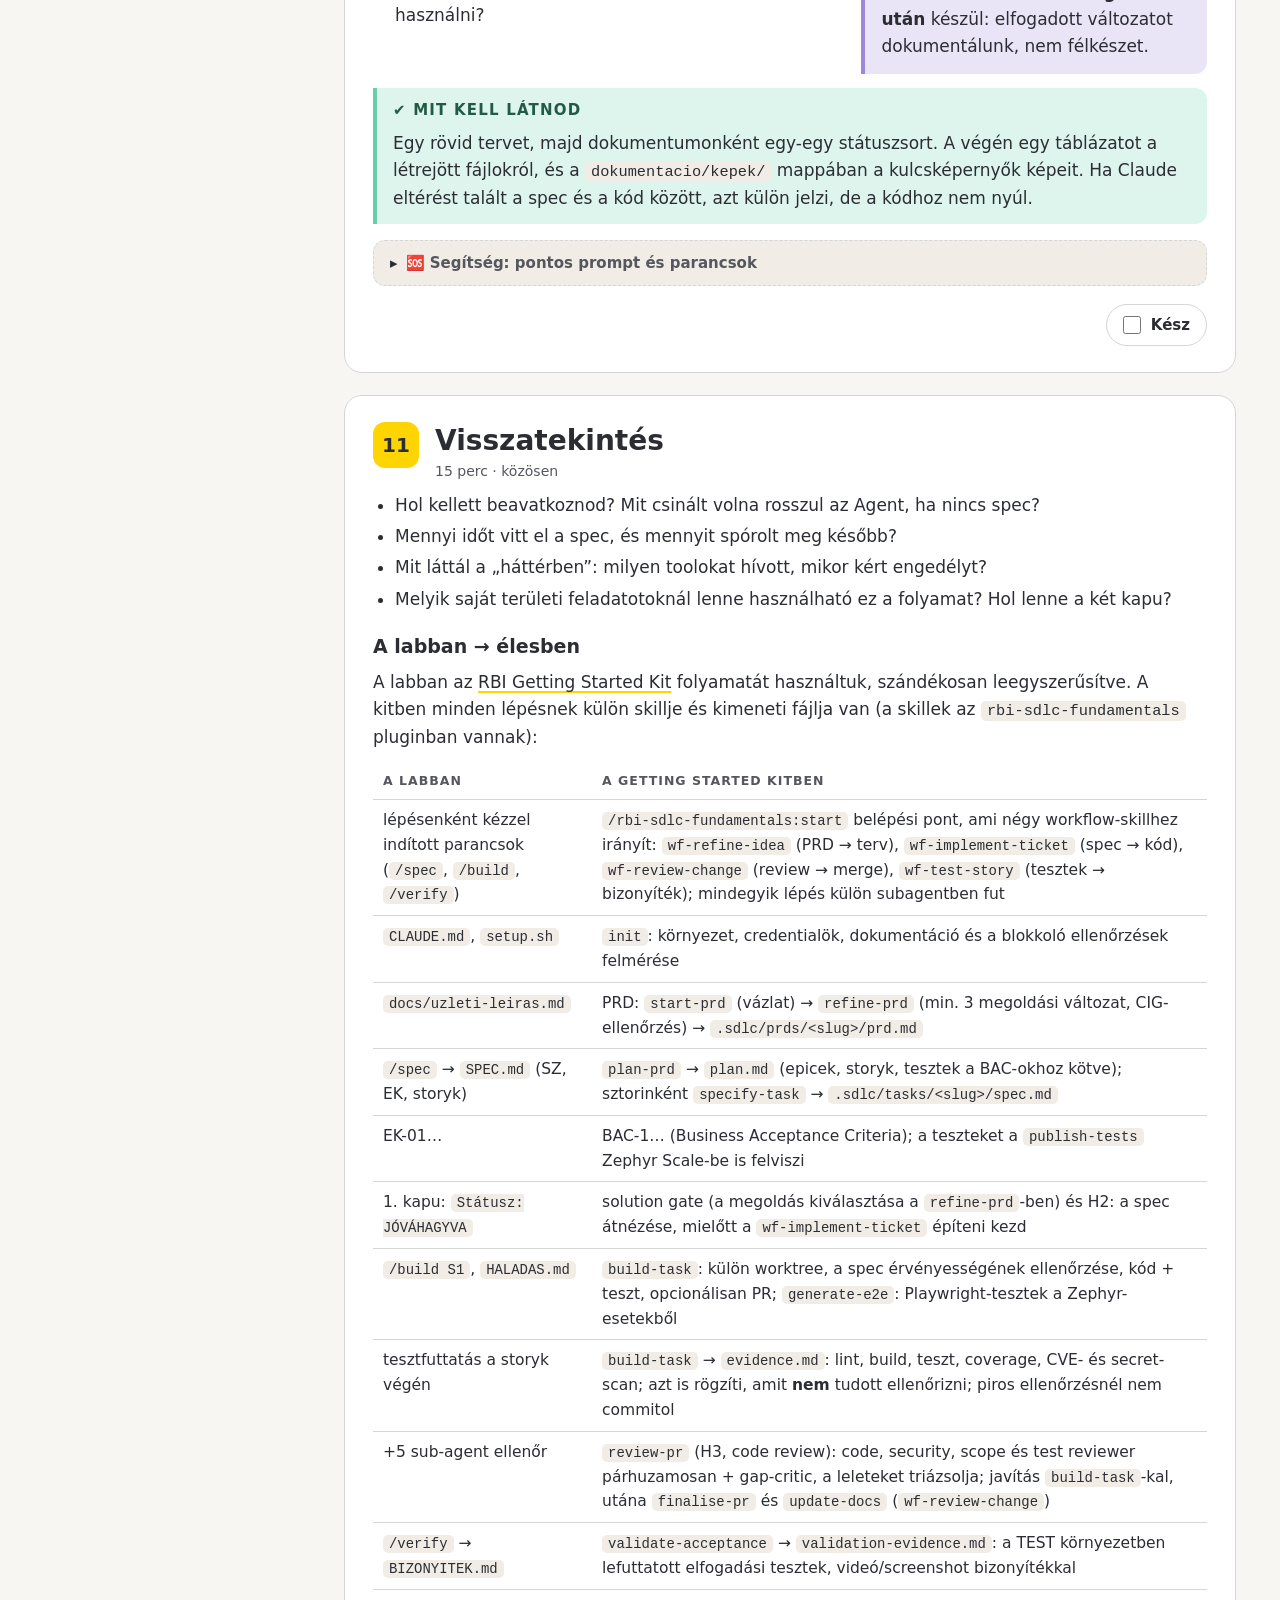
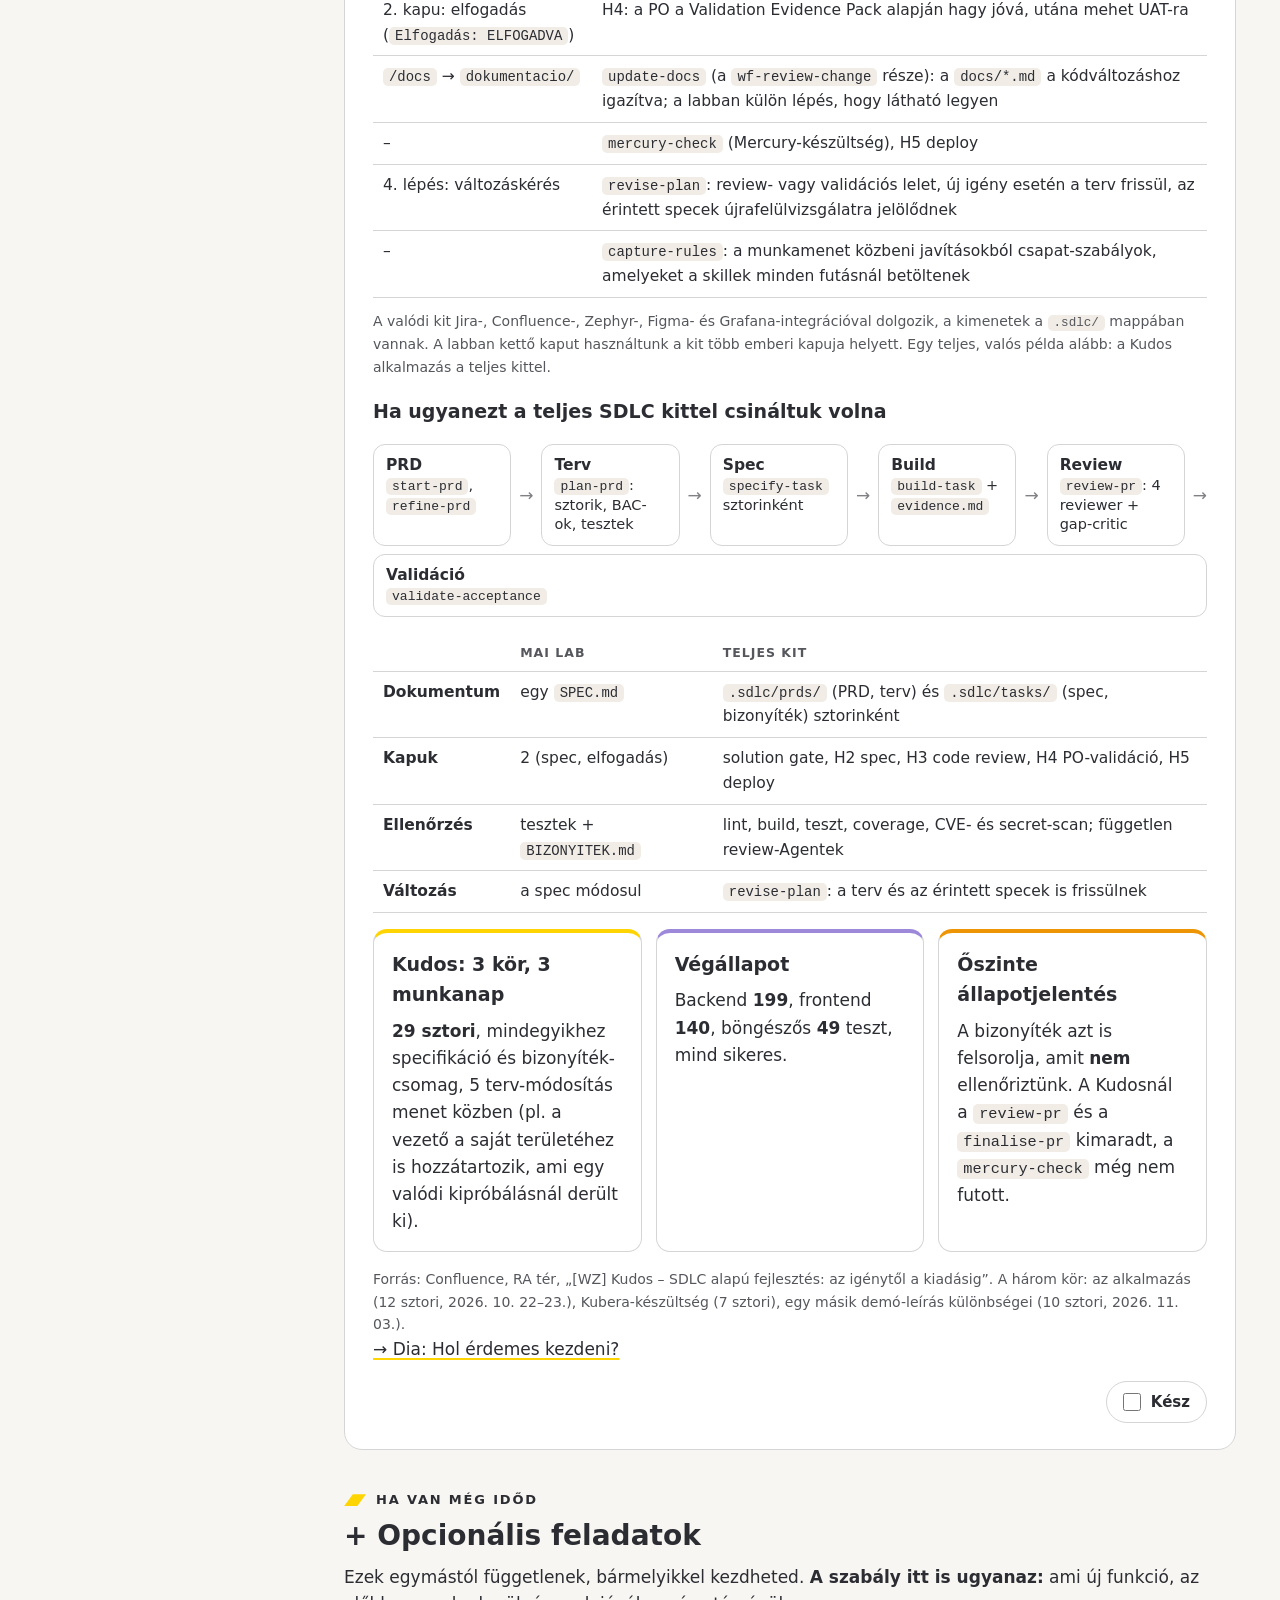
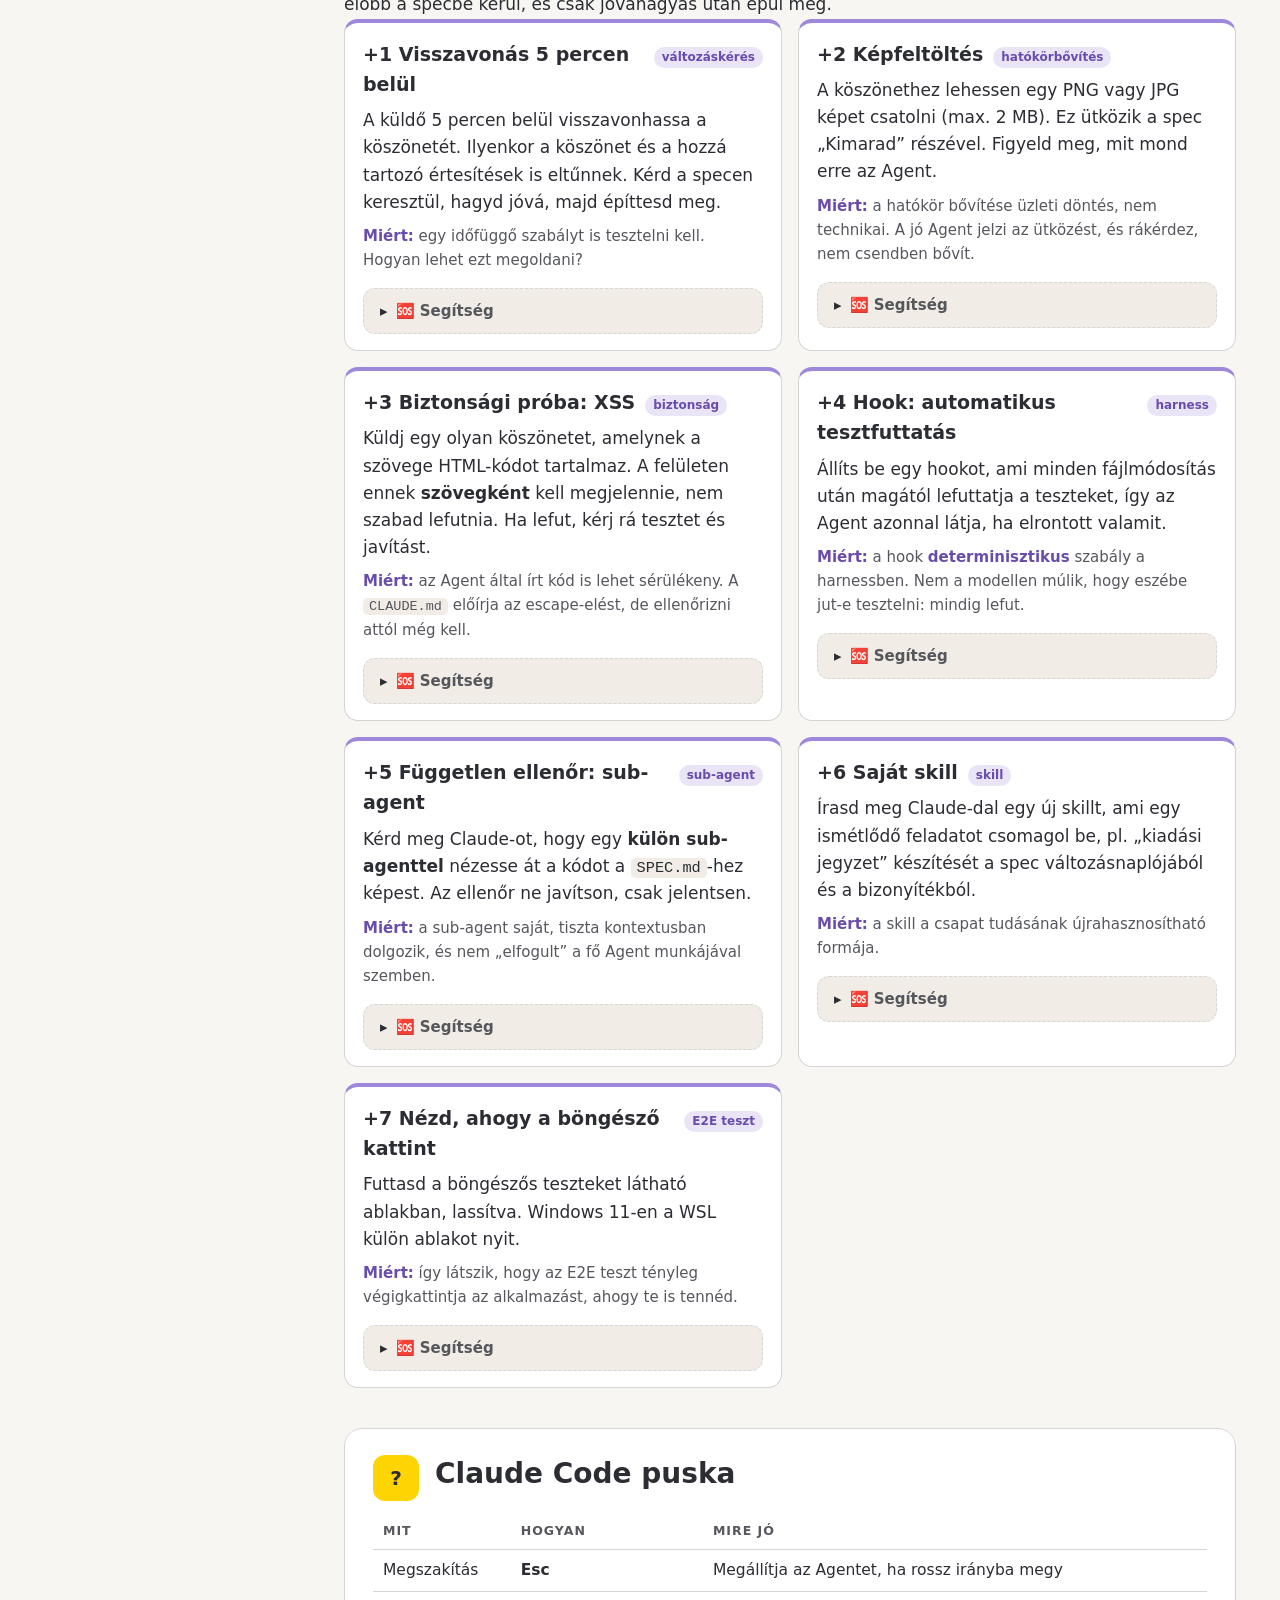
==== commit 6a9cdeb4: "Lab guide: kattintható fájlok az 1. lépésben, tartalom overlayben A négy fontos fájl (üzleti leírás," ====
--- a/lab/index.html
+++ b/lab/index.html
@@ -94,12 +94,12 @@
       <ul>
         <li>Nyiss egy WSL terminált, és ellenőrizd, hogy megvan a <b>Python</b> (legalább 3.10), a <b>git</b> és a <b>Claude Code</b>, és hogy Claude válaszol.</li>
         <li>Klónozd a gyakorló repót (<a href="https://github.com/wydrian1/b1-demo-kudos"><code>wydrian1/b1-demo-kudos</code></a>), és futtasd le a <b>telepítőszkriptet</b> (<code>scripts/</code> mappa). Pár percig tart, és kérheti a <code>sudo</code> jelszavadat.</li>
-        <li>Amíg fut, nézz bele a fontos fájlokba:
+        <li>Amíg fut, nézz bele a fontos fájlokba (kattints rájuk, itt is megnyílnak):
           <ul>
-            <li><code>docs/uzleti-leiras.md</code>: az üzleti igény, ebből indulunk</li>
-            <li><code>docs/arculat-ui.md</code>: hogyan nézzen ki a felület</li>
-            <li><code>CLAUDE.md</code>: szabályok az Agentnek</li>
-            <li><code>data/munkatarsak.json</code>: 17 kitalált munkatárs a board tagtól (B) a főosztályvezetőn (B-1) és az osztályvezetőkön (B-2) át az alkalmazottakig. Ez helyettesíti az AD-t.</li>
+            <li><a class="file-link" href="https://github.com/wydrian1/b1-demo-kudos/blob/main/docs/uzleti-leiras.md" data-file="docs/uzleti-leiras.md"><code>docs/uzleti-leiras.md</code></a>: az üzleti igény, ebből indulunk</li>
+            <li><a class="file-link" href="https://github.com/wydrian1/b1-demo-kudos/blob/main/docs/arculat-ui.md" data-file="docs/arculat-ui.md"><code>docs/arculat-ui.md</code></a>: hogyan nézzen ki a felület</li>
+            <li><a class="file-link" href="https://github.com/wydrian1/b1-demo-kudos/blob/main/CLAUDE.md" data-file="CLAUDE.md"><code>CLAUDE.md</code></a>: szabályok az Agentnek</li>
+            <li><a class="file-link" href="https://github.com/wydrian1/b1-demo-kudos/blob/main/data/munkatarsak.json" data-file="data/munkatarsak.json"><code>data/munkatarsak.json</code></a>: 17 kitalált munkatárs a board tagtól (B) a főosztályvezetőn (B-1) és az osztályvezetőkön (B-2) át az alkalmazottakig. Ez helyettesíti az AD-t.</li>
           </ul>
         </li>
         <li>Ha a szkript ✅-et ír, indítsd el Claude Code-ot a mappában, és kérdezd meg, <b>milyen szabályok szerint fog dolgozni</b>.</li>
@@ -616,6 +616,15 @@
 </main>
 </div>
 
+<dialog id="fileDlg" aria-labelledby="fileDlgTitle">
+  <div class="dlg-head">
+    <code id="fileDlgTitle"></code>
+    <a id="fileDlgGh" href="#" target="_blank" rel="noopener">Megnyitás a GitHubon ↗</a>
+    <button type="button" class="btn" id="fileDlgClose" aria-label="Bezárás">✕</button>
+  </div>
+  <div class="dlg-body" id="fileDlgBody"></div>
+</dialog>
+
 <script>
 (function () {
   'use strict';
@@ -658,6 +667,86 @@
     });
   });
 
+  // fájl-előnézet: a gyakorló repó fájljai overlayben, mindig a GitHubon lévő aktuális változat
+  var RAW = 'https://raw.githubusercontent.com/wydrian1/b1-demo-kudos/main/';
+  var dlg = document.getElementById('fileDlg');
+  var dlgBody = document.getElementById('fileDlgBody');
+  function esc(t) {
+    return t.replace(/&/g, '&amp;').replace(/</g, '&lt;').replace(/>/g, '&gt;').replace(/"/g, '&quot;');
+  }
+  // egyszerű Markdown-megjelenítő: címsorok, listák, táblázatok, kódblokk, idézet, félkövér, kód, link
+  function inline(t) {
+    return esc(t)
+      .replace(/`([^`]+)`/g, '<code>$1</code>')
+      .replace(/\*\*([^*]+)\*\*/g, '<b>$1</b>')
+      .replace(/\[([^\]]+)\]\((https?:\/\/[^)\s]+)\)/g, '<a href="$2" target="_blank" rel="noopener">$1</a>');
+  }
+  function markdown(src) {
+    var lines = src.replace(/\r/g, '').split('\n'), out = [], i = 0;
+    while (i < lines.length) {
+      var l = lines[i];
+      if (/^```/.test(l)) {
+        var code = [];
+        for (i++; i < lines.length && !/^```/.test(lines[i]); i++) code.push(lines[i]);
+        out.push('<pre>' + esc(code.join('\n')) + '</pre>'); i++; continue;
+      }
+      var h = l.match(/^(#{1,4})\s+(.*)/);
+      if (h) { out.push('<h' + (h[1].length + 1) + '>' + inline(h[2]) + '</h' + (h[1].length + 1) + '>'); i++; continue; }
+      if (/^\s*\|/.test(l)) {
+        var rows = [];
+        for (; i < lines.length && /^\s*\|/.test(lines[i]); i++) rows.push(lines[i]);
+        var html = '<table>';
+        rows.forEach(function (r, n) {
+          if (/^\s*\|[\s:|-]+\|\s*$/.test(r)) return;
+          var cells = r.trim().replace(/^\||\|$/g, '').split('|');
+          var tag = n === 0 ? 'th' : 'td';
+          html += '<tr>' + cells.map(function (c) { return '<' + tag + '>' + inline(c.trim()) + '</' + tag + '>'; }).join('') + '</tr>';
+        });
+        out.push(html + '</table>'); continue;
+      }
+      if (/^>\s?/.test(l)) {
+        var q = [];
+        for (; i < lines.length && /^>\s?/.test(lines[i]); i++) q.push(inline(lines[i].replace(/^>\s?/, '')));
+        out.push('<blockquote>' + q.join('<br>') + '</blockquote>'); continue;
+      }
+      if (/^\s*([-*]|\d+\.)\s+/.test(l)) {
+        var ordered = /^\s*\d+\./.test(l), items = [];
+        for (; i < lines.length && /^\s*([-*]|\d+\.)\s+/.test(lines[i]); i++) items.push('<li>' + inline(lines[i].replace(/^\s*([-*]|\d+\.)\s+/, '')) + '</li>');
+        out.push((ordered ? '<ol>' : '<ul>') + items.join('') + (ordered ? '</ol>' : '</ul>')); continue;
+      }
+      if (/^\s*$/.test(l)) { i++; continue; }
+      var para = [];
+      for (; i < lines.length && lines[i].trim() && !/^(#|```|\s*\||>|\s*([-*]|\d+\.)\s)/.test(lines[i]); i++) para.push(inline(lines[i]));
+      out.push('<p>' + para.join(' ') + '</p>');
+    }
+    return out.join('\n');
+  }
+  function openFile(path, gh) {
+    document.getElementById('fileDlgTitle').textContent = path;
+    document.getElementById('fileDlgGh').href = gh;
+    dlgBody.innerHTML = '<p class="meta">Betöltés…</p>';
+    if (dlg.showModal) dlg.showModal(); else dlg.setAttribute('open', '');
+    fetch(RAW + path).then(function (r) {
+      if (!r.ok) throw new Error(r.status);
+      return r.text();
+    }).then(function (t) {
+      if (/\.json$/.test(path)) {
+        try { t = JSON.stringify(JSON.parse(t), null, 2); } catch (e) { /* marad az eredeti szöveg */ }
+        dlgBody.innerHTML = '<pre>' + esc(t) + '</pre>';
+      } else {
+        dlgBody.innerHTML = '<div class="md">' + markdown(t) + '</div>';
+      }
+      dlgBody.scrollTop = 0;
+    }).catch(function () {
+      dlgBody.innerHTML = '<p>Most nem sikerült betölteni a fájlt. Nyisd meg a GitHubon a fenti linkkel, vagy a saját gépeden a <code>kudos</code> mappában.</p>';
+    });
+  }
+  Array.prototype.forEach.call(document.querySelectorAll('a.file-link'), function (a) {
+    a.addEventListener('click', function (e) { e.preventDefault(); openFile(a.dataset.file, a.href); });
+  });
+  document.getElementById('fileDlgClose').addEventListener('click', function () { dlg.close ? dlg.close() : dlg.removeAttribute('open'); });
+  dlg.addEventListener('click', function (e) { if (e.target === dlg && dlg.close) dlg.close(); });
+
   // témaváltó (közös az előadással)
   var tb = document.getElementById('themeBtn');
   function sync() { tb.textContent = document.documentElement.dataset.theme === 'light' ? '☾' : '☀'; }
--- a/lab/lab.css
+++ b/lab/lab.css
@@ -209,3 +209,34 @@
   .wrap { display: block; }
   section.step { break-inside: avoid; }
 }
+
+/* ---------- Fájl-előnézet overlay ---------- */
+a.file-link { text-decoration: none; }
+a.file-link code { border-bottom: 2px solid var(--yellow); cursor: pointer; }
+a.file-link:hover code, a.file-link:focus-visible code { background: var(--yellow-t); }
+dialog#fileDlg {
+  margin: auto; /* a * { margin: 0 } reset felülírná a középre igazítást */
+  width: min(920px, 94vw);
+  max-height: 86vh;
+  padding: 0;
+  border: 1px solid var(--line);
+  border-radius: 16px;
+  background: var(--panel);
+  color: var(--text);
+  box-shadow: 0 20px 60px rgba(0, 0, 0, .45);
+  overflow: hidden;
+}
+dialog#fileDlg[open] { display: flex; flex-direction: column; }
+dialog#fileDlg::backdrop { background: rgba(0, 0, 0, .55); }
+.dlg-head { display: flex; align-items: center; gap: 14px; padding: 12px 16px; border-bottom: 1px solid var(--line); background: var(--panel2); }
+.dlg-head code { font-size: 15px; font-weight: 700; background: none; padding: 0; }
+.dlg-head a { margin-left: auto; font-size: 14px; color: var(--muted); }
+.dlg-body { overflow: auto; padding: 18px 24px 24px; font-size: 15.5px; }
+.dlg-body pre { background: var(--code-bg); color: #EAEAEB; border-radius: 10px; padding: 12px 14px; font-family: var(--mono); font-size: 13.5px; line-height: 1.5; white-space: pre-wrap; word-break: break-word; margin: 10px 0; }
+.dlg-body .md h2 { font-size: 24px; margin: 6px 0 10px; }
+.dlg-body .md h3 { font-size: 19px; margin: 18px 0 6px; }
+.dlg-body .md h4, .dlg-body .md h5 { font-size: 16px; margin: 14px 0 4px; }
+.dlg-body .md p { margin: 8px 0; }
+.dlg-body .md ul, .dlg-body .md ol { margin: 6px 0; }
+.dlg-body .md table { font-size: 14px; }
+.dlg-body .md blockquote { border-left: 4px solid var(--yellow); background: var(--yellow-t); padding: 8px 14px; border-radius: 0 10px 10px 0; margin: 10px 0; }
